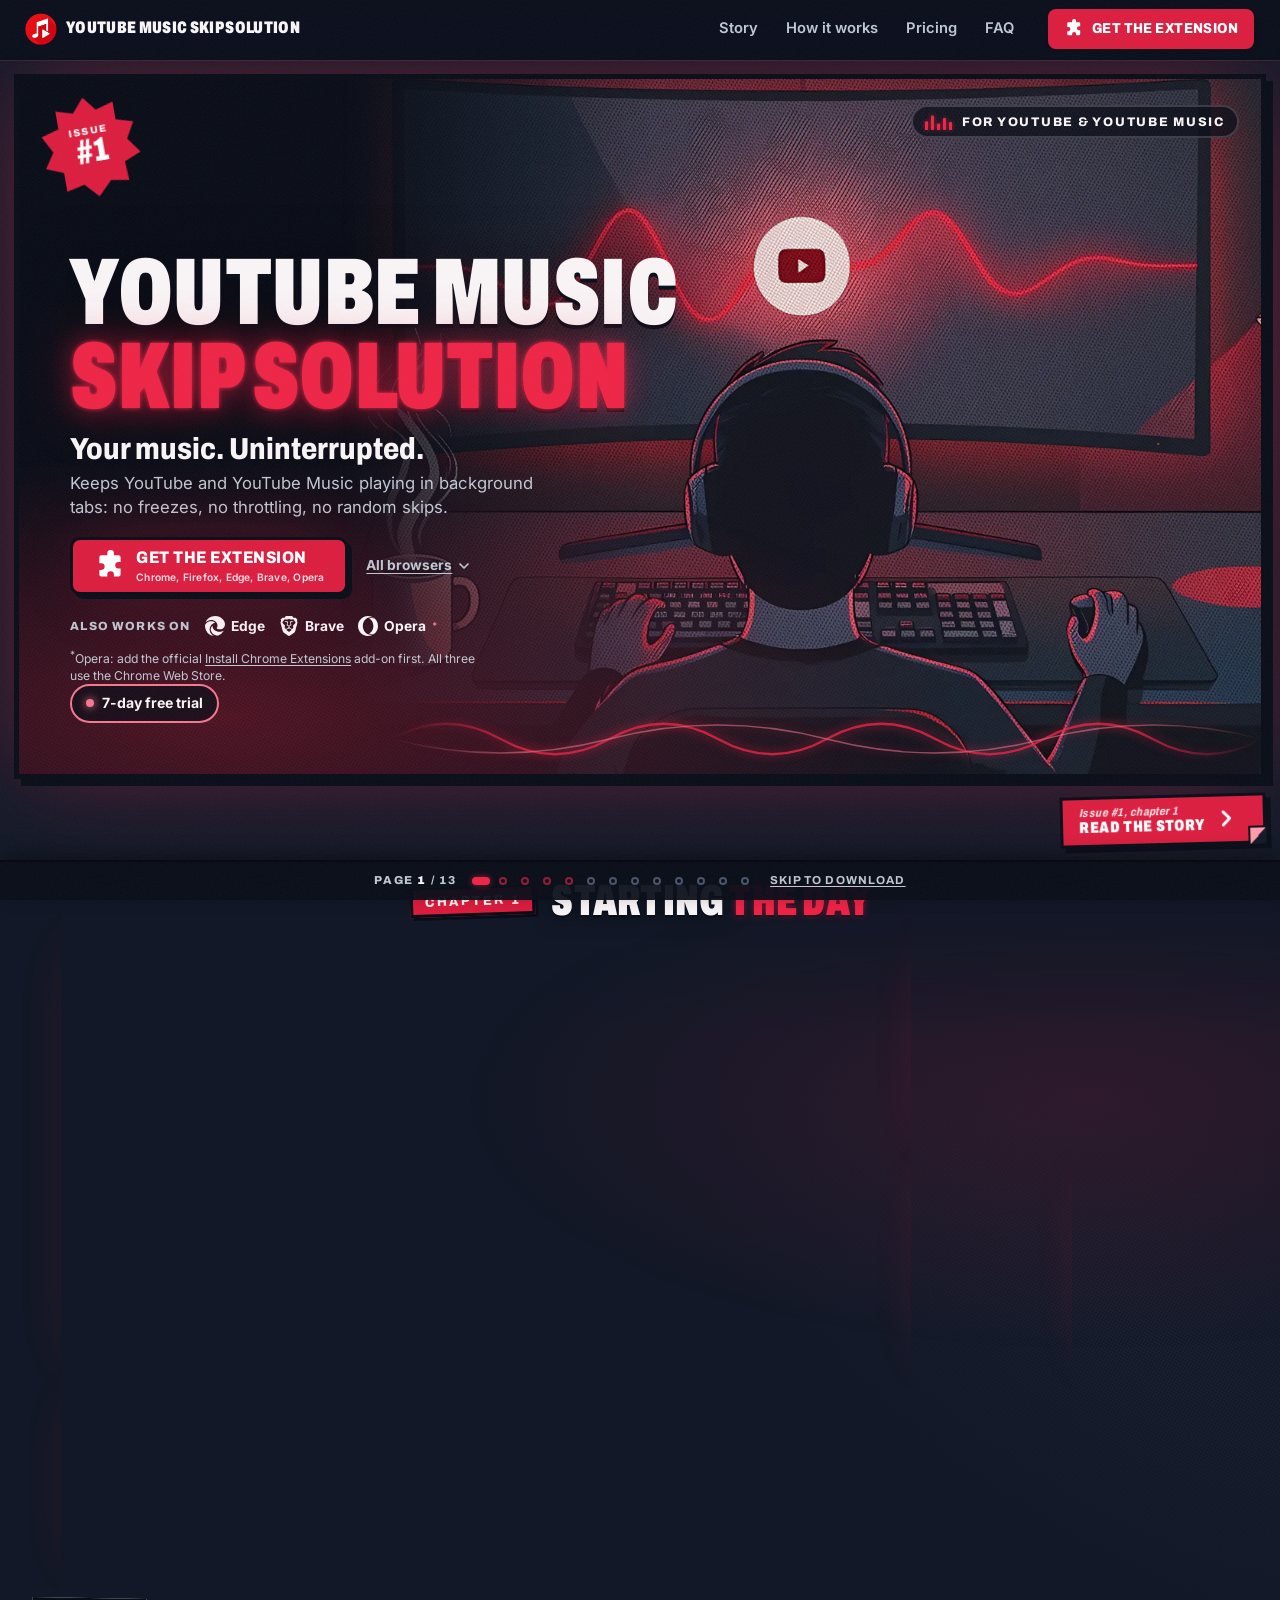
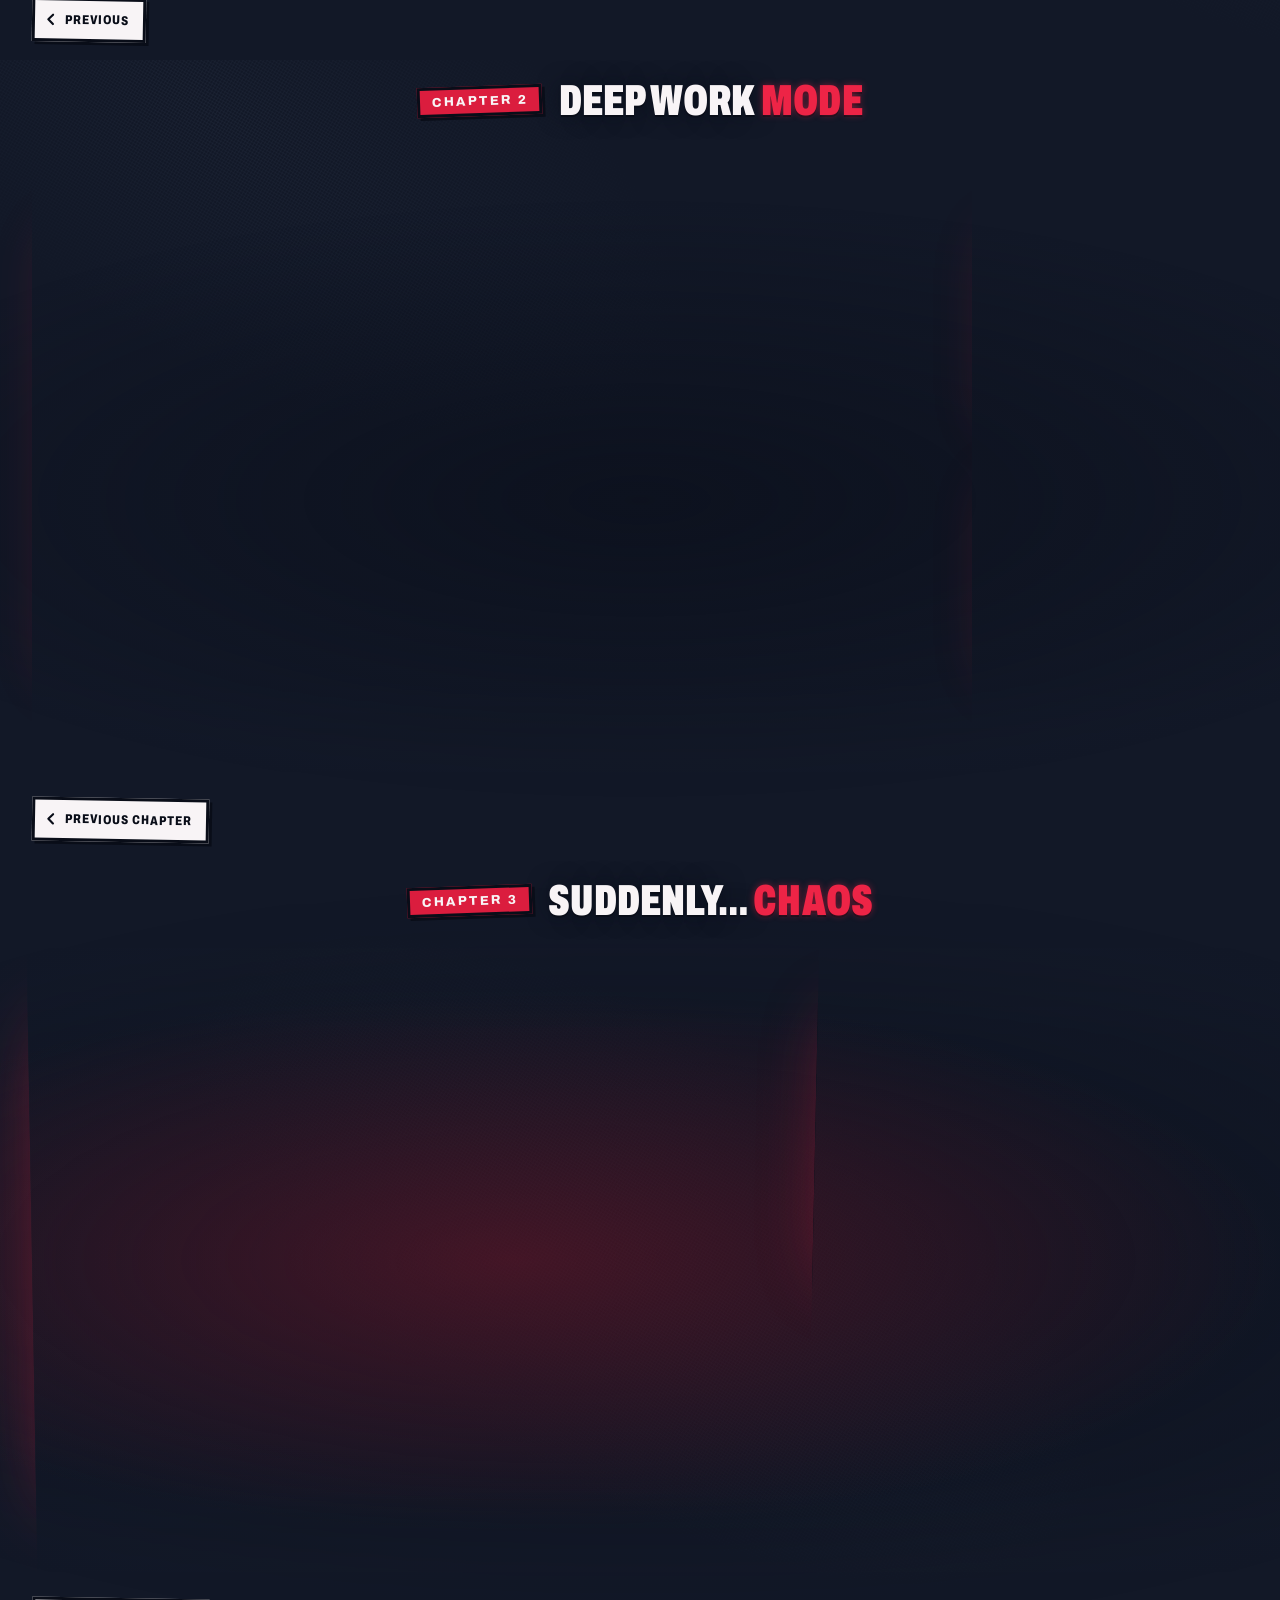
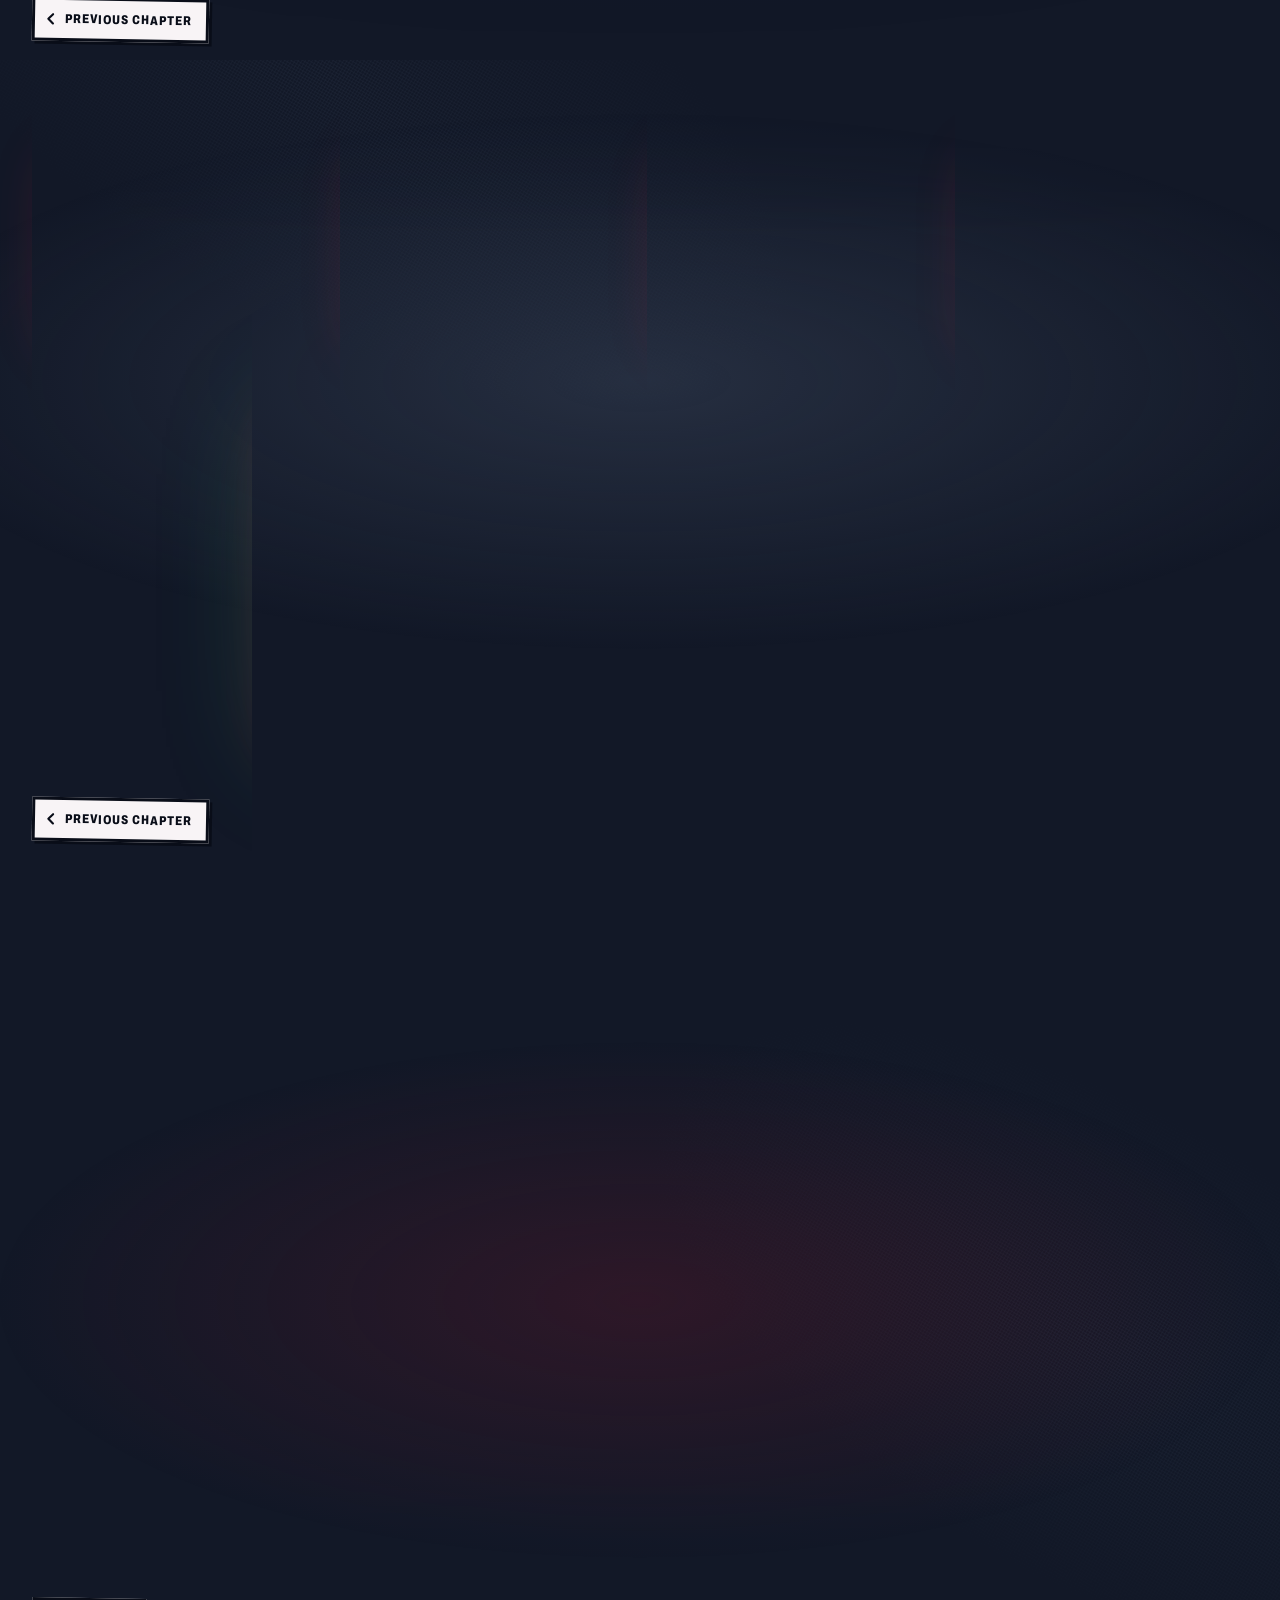
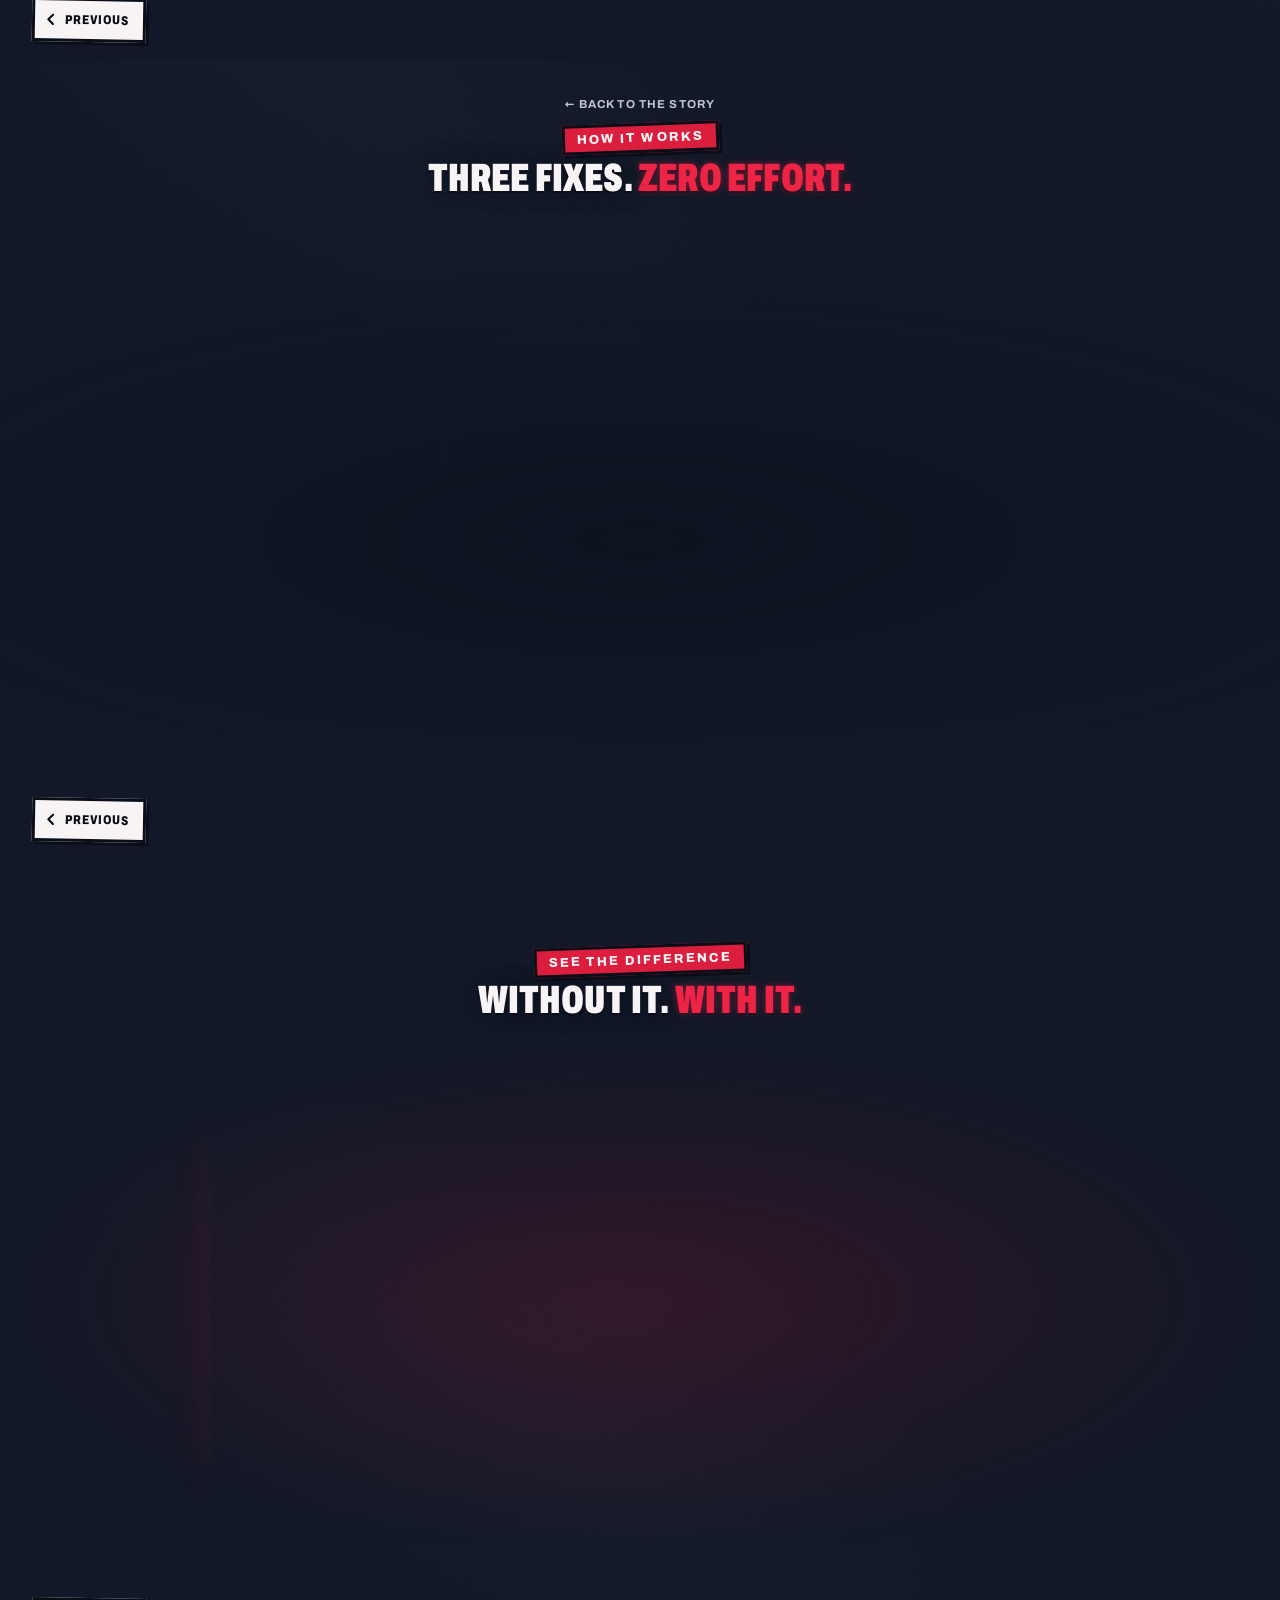
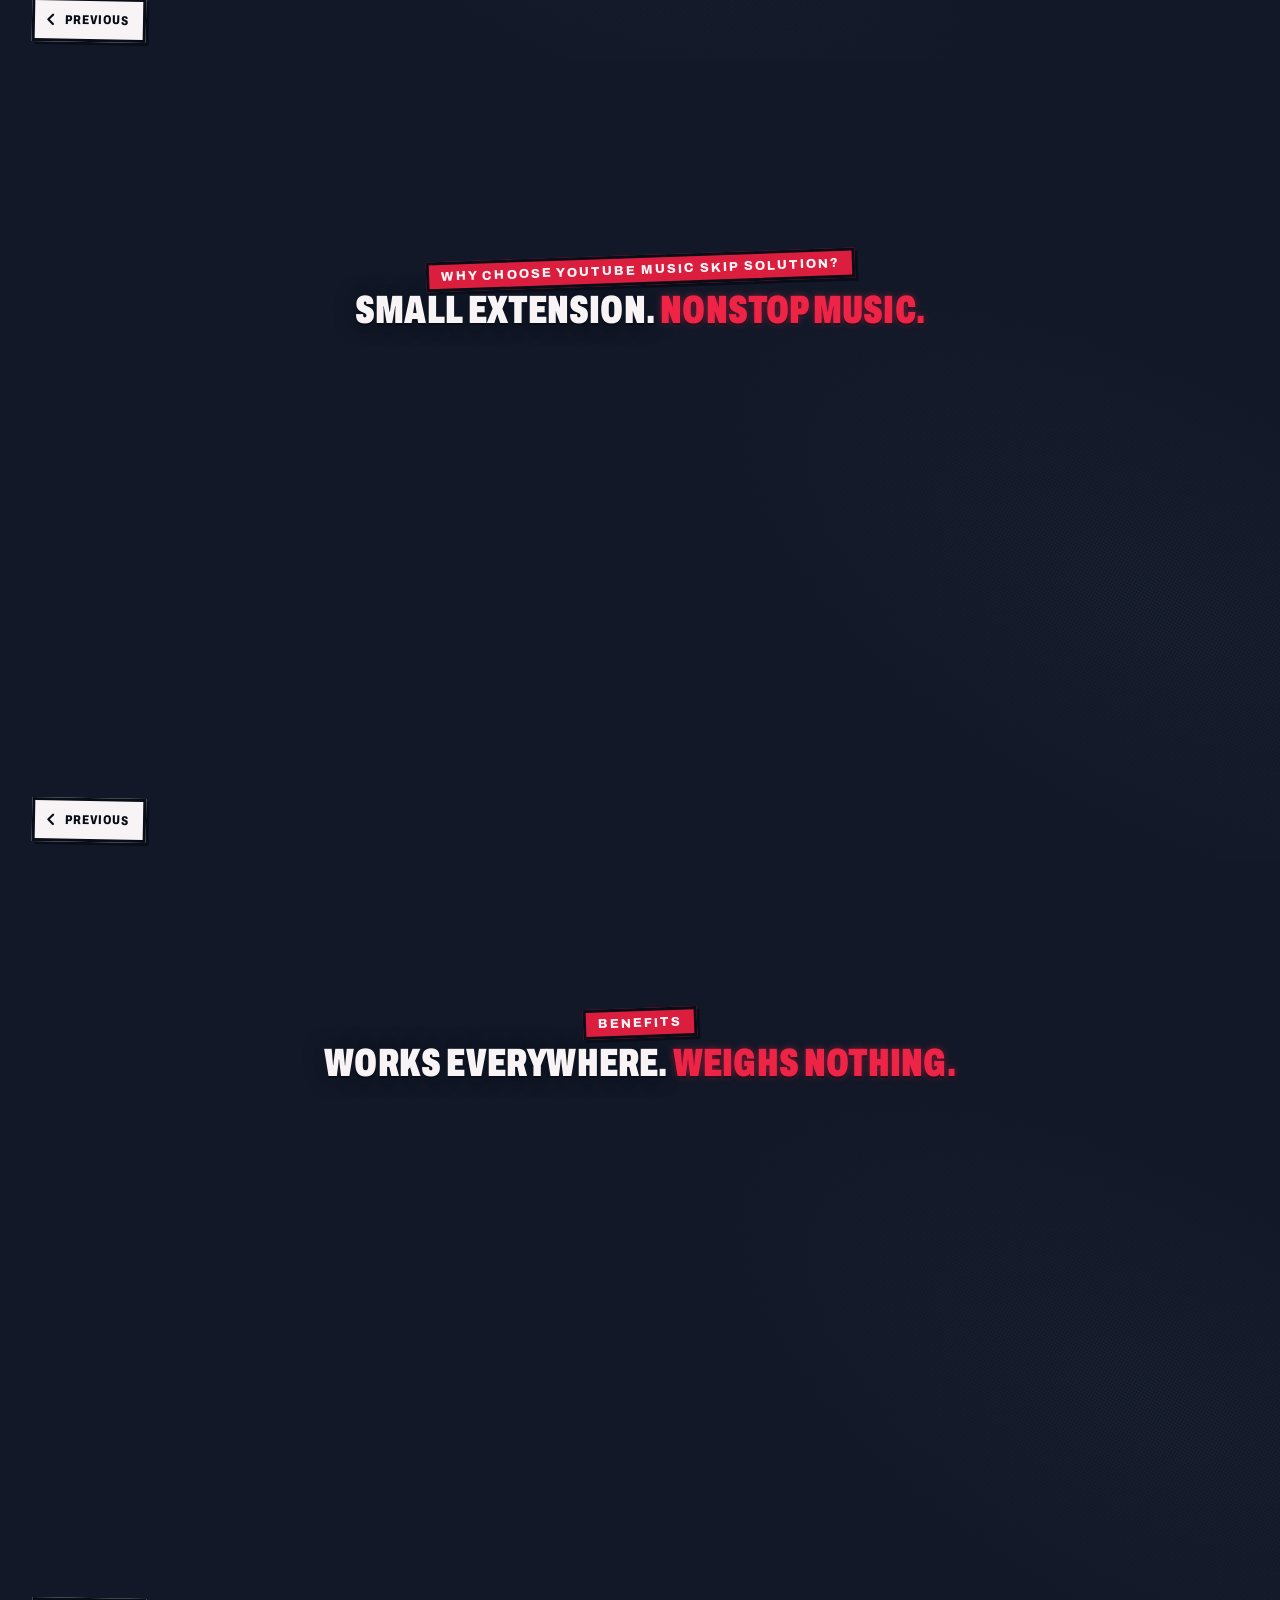
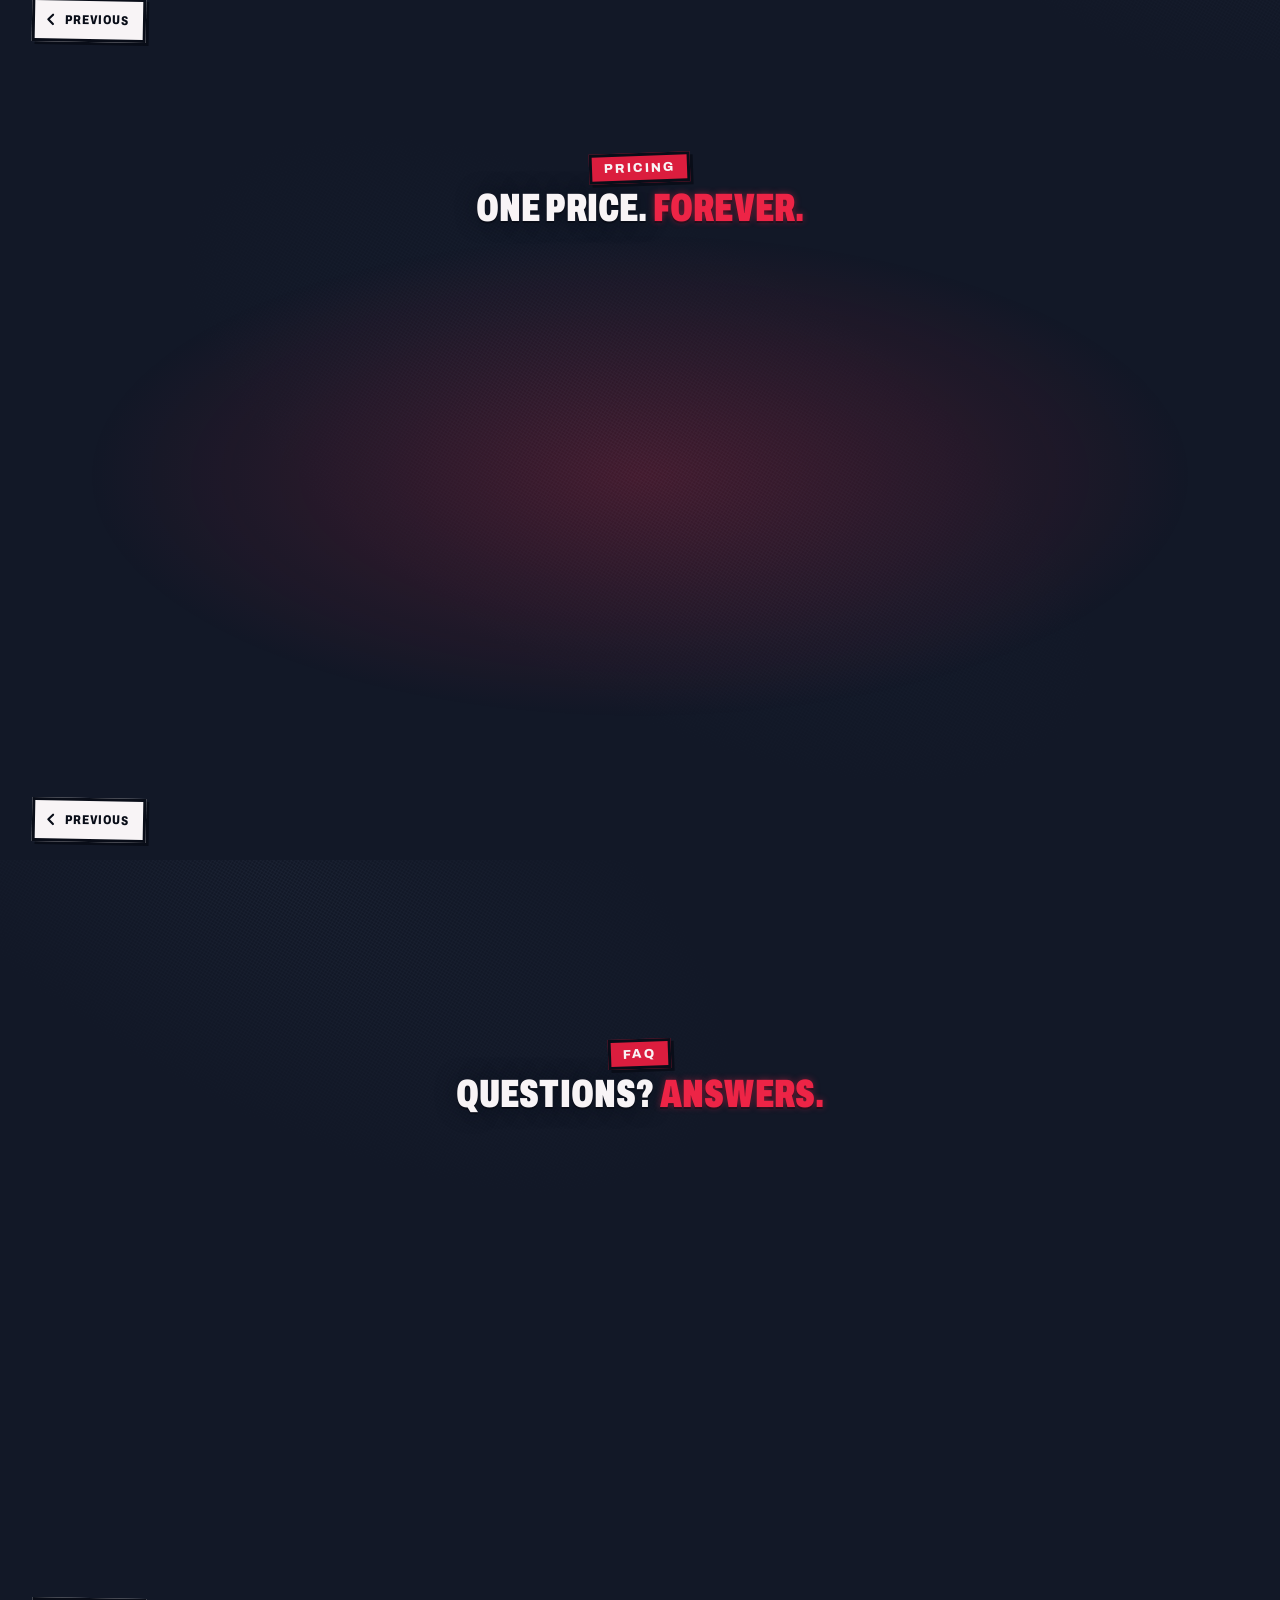
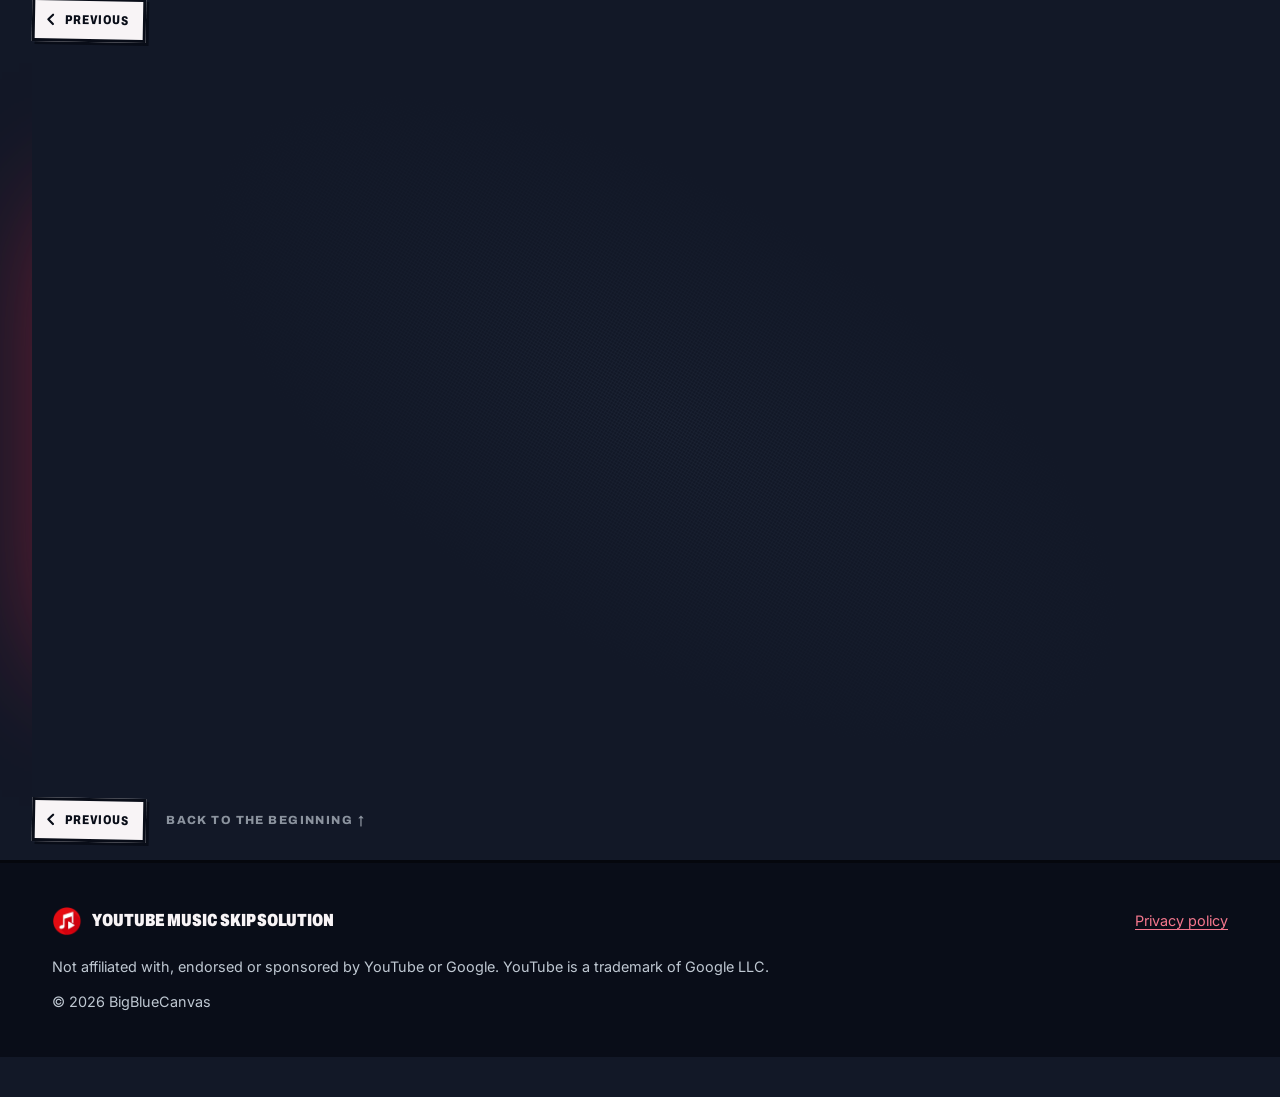
==== index.html @ ea3f68de "1.2.5 automatic trial copy and reliable footer navigation" ====
<!doctype html>
<html lang="en">
<head>
<meta charset="utf-8">
<meta name="viewport" content="width=device-width, initial-scale=1, viewport-fit=cover">
<title>Stop YouTube Music Skipping &amp; Pausing | Skip Solution</title>
<meta name="description" content="YouTube Music keeps skipping songs or pausing in a background tab? This Chrome, Firefox, Edge, Brave &amp; Opera extension stops it. 7-day free trial.">
<meta name="theme-color" content="#121827">
<!-- Domain-dependent values (canonical, hreflang, og/twitter, JSON-LD, robots.txt, sitemap.xml) are rewritten by tools/set_domain.py from CONFIG.siteUrl in js/main.js. -->
<link rel="canonical" href="https://skipnomore.site/">
<link rel="alternate" hreflang="en" href="https://skipnomore.site/">
<link rel="alternate" hreflang="x-default" href="https://skipnomore.site/">
<meta property="og:type" content="website">
<meta property="og:site_name" content="YouTube Music Skip Solution">
<meta property="og:locale" content="en_US">
<meta property="og:title" content="Stop YouTube Music skipping &amp; pausing in background tabs">
<meta property="og:description" content="Keeps YouTube and YouTube Music playing in background tabs. No random skips, no freezes, no &ldquo;Video paused. Continue watching?&rdquo;.">
<meta property="og:url" content="https://skipnomore.site/">
<meta property="og:image" content="https://skipnomore.site/assets/img/og-image.jpg">
<meta property="og:image:width" content="1200">
<meta property="og:image:height" content="630">
<meta property="og:image:alt" content="YouTube Music Skip Solution: Your music. Uninterrupted.">
<meta name="twitter:card" content="summary_large_image">
<meta name="twitter:title" content="Stop YouTube Music skipping &amp; pausing">
<meta name="twitter:description" content="Keeps YouTube and YouTube Music playing in background tabs. No random skips, no freezes, no pause prompts.">
<meta name="twitter:image" content="https://skipnomore.site/assets/img/og-image.jpg">
<link rel="icon" href="favicon.ico" sizes="48x48">
<link rel="icon" type="image/png" sizes="32x32" href="assets/img/favicon-32.png?v=202611071208">
<link rel="icon" type="image/png" sizes="16x16" href="assets/img/favicon-16.png?v=202611071208">
<link rel="apple-touch-icon" href="assets/img/apple-touch-icon.png?v=202611071208">
<link rel="manifest" href="site.webmanifest">

<!-- Font preloads are injected only over http(s): a CORS font preload fails on file:// (fonts still load there via @font-face). -->
<script>
  document.documentElement.classList.add('js');
  if (location.protocol !== 'file:') {
    ['assets/fonts/archivo-latin-wdth-normal.woff2?v=202611071208', 'assets/fonts/inter-latin-wght-normal.woff2?v=202611071208'].forEach(function (href) {
      var l = document.createElement('link');
      l.rel = 'preload'; l.as = 'font'; l.type = 'font/woff2'; l.crossOrigin = 'anonymous'; l.href = href;
      document.head.appendChild(l);
    });
  }
</script>
<!-- ============ ANALYTICS: Umami Cloud (cookieless, no consent banner) ============
     Existing loader: empty Website ID disables analytics. Only the exact production
     hostnames below may load the tracker; local previews never load or send analytics.
     Deployment tooling lives in sibling WEBSITE_WORK/tools/. -->
<script>
  var UMAMI_WEBSITE_ID = "eec95f31-0b55-4b0c-b859-6506064d4aaf";
  var UMAMI_DOMAINS = "skipnomore.site,www.skipnomore.site";
  if (UMAMI_WEBSITE_ID && /^https?:$/.test(location.protocol) &&
      UMAMI_DOMAINS.split(',').indexOf(location.hostname.toLowerCase()) !== -1 &&
      !document.querySelector('script[src="https://cloud.umami.is/script.js"]')) {
    (function () {
      var s = document.createElement('script');
      s.defer = true;
      s.src = 'https://cloud.umami.is/script.js';
      s.setAttribute('data-website-id', UMAMI_WEBSITE_ID);
      s.setAttribute('data-domains', UMAMI_DOMAINS);
      document.head.appendChild(s);
    })();
  }
</script>
<link rel="preload" as="image" type="image/webp"
      imagesrcset="assets/img/panel-01-828.webp?v=202611071208 828w, assets/img/panel-01-1280.webp?v=202611071208 1280w, assets/img/panel-01-1920.webp?v=202611071208 1920w, assets/img/panel-01-2560.webp?v=202611071208 2560w, assets/img/panel-01-3840.webp?v=202611071208 3840w"
      imagesizes="(max-width: 699px) 250vw, (max-width: 1100px) 130vw, 110vw" fetchpriority="high">

<link rel="stylesheet" href="css/style.css?v=202611071208">

<!-- Pricing and store URLs live in CONFIG at the top of js/main.js.
     Values written in this HTML are no-JS fallbacks only. -->
<script type="application/ld+json" id="ld-app">
{
  "@context": "https://schema.org",
  "@type": "SoftwareApplication",
  "name": "YouTube Music Skip Solution",
  "applicationCategory": "BrowserApplication",
  "operatingSystem": "Chrome, Firefox, Edge, Brave, Opera",
  "description": "Browser extension that stops YouTube and YouTube Music from skipping songs, pausing in background tabs and asking \"Video paused. Continue watching?\".",
  "image": "https://skipnomore.site/assets/img/og-image.jpg",
  "url": "https://skipnomore.site/",
  "downloadUrl": [
    "https://chromewebstore.google.com/detail/youtube-music-skip-soluti/gbchceofniiamjghihdjgecmmlecogld",
    "https://addons.mozilla.org/en-US/firefox/addon/youtube-music-skip-solution/"
  ],
  "author": { "@type": "Organization", "name": "BigBlueCanvas", "@id": "https://skipnomore.site/#org" },
  "offers": [
    { "@type": "Offer", "name": "Free install with 7-day trial", "price": "0", "priceCurrency": "USD" },
    { "@type": "Offer", "name": "Lifetime unlock (one-time in-app purchase)", "price": "1.99", "priceCurrency": "USD" }
  ]
}
</script>
<script type="application/ld+json" id="ld-org">
{
  "@context": "https://schema.org",
  "@type": "Organization",
  "@id": "https://skipnomore.site/#org",
  "name": "BigBlueCanvas",
  "url": "https://skipnomore.site/",
  "logo": "https://skipnomore.site/assets/img/icon-512.png"
}
</script>
<script type="application/ld+json" id="ld-faq">
{
  "@context": "https://schema.org",
  "@type": "FAQPage",
  "mainEntity": [
    {
      "@type": "Question",
      "name": "YouTube Music keeps skipping songs. Will this fix it?",
      "acceptedAnswer": {
        "@type": "Answer",
        "text": "That’s exactly what it’s for. When YouTube Music plays in a background tab, the browser can throttle or unload the tab and the playlist starts jumping to the next track again and again. The extension keeps the tab awake so the current song plays to the end."
      }
    },
    {
      "@type": "Question",
      "name": "Why does YouTube pause in a background tab and ask “Video paused. Continue watching?”",
      "acceptedAnswer": {
        "@type": "Answer",
        "text": "YouTube shows that prompt when it thinks nobody is listening, and browsers slow down tabs you’re not looking at. Skip Solution answers the prompt automatically and stops the throttling, so YouTube Music stops stopping."
      }
    },
    {
      "@type": "Question",
      "name": "Does it work with YouTube Music?",
      "acceptedAnswer": {
        "@type": "Answer",
        "text": "Yes. It works on both YouTube and YouTube Music: it keeps playback going in background tabs, answers the “Continue watching?” prompt for you, and stops the automatic track-skipping and tab-unloading bugs."
      }
    },
    {
      "@type": "Question",
      "name": "Does it collect my data?",
      "acceptedAnswer": {
        "@type": "Answer",
        "text": "No. No personal data, browsing history or analytics are collected. Page URLs are checked locally, on your device, only to detect youtube.com. Payments are handled by ExtensionPay and Stripe. Permissions used: storage, scripting, youtube.com and extensionpay.com. Read the full privacy policy."
      }
    },
    {
      "@type": "Question",
      "name": "What happens after the trial?",
      "acceptedAnswer": {
        "@type": "Answer",
        "text": "The 7-day free trial starts automatically when you install. No email, no card. Then $1.99 once, lifetime. No subscription, no recurring charges. Payment runs through ExtensionPay with Stripe."
      }
    },
    {
      "@type": "Question",
      "name": "Does it work on Microsoft Edge, Brave or Opera?",
      "acceptedAnswer": {
        "@type": "Answer",
        "text": "Yes. They are Chromium browsers and install the Chrome version from the Chrome Web Store: Edge: open the Chrome Web Store page, click “Allow extensions from other stores” when Edge asks, then “Get” / “Add to Chrome”. Brave: open the Chrome Web Store page and click “Add to Brave” / “Add to Chrome”. Opera: first install Opera’s official Install Chrome Extensions add-on, then open the Chrome Web Store page and click “Add to Opera”."
      }
    },
    {
      "@type": "Question",
      "name": "Does it work on Firefox for Android?",
      "acceptedAnswer": {
        "@type": "Answer",
        "text": "Yes, on Firefox for Android 142 or newer. Install it from Firefox Add-ons, the same as on desktop."
      }
    },
    {
      "@type": "Question",
      "name": "Does it use much battery or CPU?",
      "acceptedAnswer": {
        "@type": "Answer",
        "text": "No. It’s lightweight and only runs on YouTube tabs."
      }
    }
  ]
}
</script>
</head>
<body>
<!-- Browser logos, monochrome. Chrome, Firefox, Edge: Bootstrap Icons (MIT, (c) The Bootstrap Authors).
     Brave, Opera: Simple Icons (CC0). Used only to label links to official stores. -->
<svg class="sprite" aria-hidden="true" focusable="false" width="0" height="0">
  <symbol id="mark-chrome" viewBox="0 0 16 16"><path fill="currentColor" fill-rule="evenodd" d="M16 8a8 8 0 0 1-7.022 7.94l1.902-7.098a3 3 0 0 0 .05-1.492A3 3 0 0 0 10.237 6h5.511A8 8 0 0 1 16 8M0 8a8 8 0 0 0 7.927 8l1.426-5.321a3 3 0 0 1-.723.255 3 3 0 0 1-1.743-.147 3 3 0 0 1-1.043-.7L.633 4.876A8 8 0 0 0 0 8m5.004-.167L1.108 3.936A8.003 8.003 0 0 1 15.418 5H8.066a3 3 0 0 0-1.252.243 2.99 2.99 0 0 0-1.81 2.59M8 10a2 2 0 1 0 0-4 2 2 0 0 0 0 4"/></symbol>
  <symbol id="mark-firefox" viewBox="0 0 16 16"><path fill="currentColor" d="M13.384 3.408c.535.276 1.22 1.152 1.556 1.963a8 8 0 0 1 .503 3.897l-.009.077-.026.224A7.758 7.758 0 0 1 .006 8.257v-.04q.025-.545.114-1.082c.01-.074.075-.42.09-.489l.01-.051a6.6 6.6 0 0 1 1.041-2.35q.327-.465.725-.87.35-.358.758-.65a1.5 1.5 0 0 1 .26-.137c-.018.268-.04 1.553.268 1.943h.003a5.7 5.7 0 0 1 1.868-1.443 3.6 3.6 0 0 0 .021 1.896q.105.07.2.152c.107.09.226.207.454.433l.068.066.009.009a2 2 0 0 0 .213.18c.383.287.943.563 1.306.741.201.1.342.168.359.193l.004.008c-.012.193-.695.858-.933.858-2.206 0-2.564 1.335-2.564 1.335.087.997.714 1.839 1.517 2.357a4 4 0 0 0 .439.241q.114.05.228.094c.325.115.665.18 1.01.194 3.043.143 4.155-2.804 3.129-4.745v-.001a3 3 0 0 0-.731-.9 3 3 0 0 0-.571-.37l-.003-.002a2.68 2.68 0 0 1 1.87.454 3.92 3.92 0 0 0-3.396-1.983q-.116.001-.23.01l-.042.003V4.31h-.002a4 4 0 0 0-.8.14 7 7 0 0 0-.333-.314 2 2 0 0 0-.2-.152 4 4 0 0 1-.088-.383 5 5 0 0 1 1.352-.289l.05-.003c.052-.004.125-.01.205-.012C7.996 2.212 8.733.843 10.17.002l-.003.005.003-.001.002-.002h.002l.002-.002h.015a.02.02 0 0 1 .012.007 2.4 2.4 0 0 0 .206.48q.09.153.183.297c.49.774 1.023 1.379 1.543 1.968.771.874 1.512 1.715 2.036 3.02l-.001-.013a8 8 0 0 0-.786-2.353"/></symbol>
  <symbol id="mark-edge" viewBox="0 0 16 16"><path fill="currentColor" d="M9.482 9.341c-.069.062-.17.153-.17.309 0 .162.107.325.3.456.877.613 2.521.54 2.592.538h.002c.667 0 1.32-.18 1.894-.519A3.84 3.84 0 0 0 16 6.819c.018-1.316-.44-2.218-.666-2.664l-.04-.08C13.963 1.487 11.106 0 8 0A8 8 0 0 0 .473 5.29C1.488 4.048 3.183 3.262 5 3.262c2.83 0 5.01 1.885 5.01 4.797h-.004v.002c0 .338-.168.832-.487 1.244l.006-.006z"/><path fill="currentColor" d="M.01 7.753a8.14 8.14 0 0 0 .753 3.641 8 8 0 0 0 6.495 4.564 5 5 0 0 1-.785-.377h-.01l-.12-.075a5.5 5.5 0 0 1-1.56-1.463A5.543 5.543 0 0 1 6.81 5.8l.01-.004.025-.012c.208-.098.62-.292 1.167-.285q.194.001.384.033a4 4 0 0 0-.993-.698l-.01-.005C6.348 4.282 5.199 4.263 5 4.263c-2.44 0-4.824 1.634-4.99 3.49m10.263 7.912q.133-.04.265-.084-.153.047-.307.086z"/><path fill="currentColor" d="M10.228 15.667a5 5 0 0 0 .303-.086l.082-.025a8.02 8.02 0 0 0 4.162-3.3.25.25 0 0 0-.331-.35q-.322.168-.663.294a6.4 6.4 0 0 1-2.243.4c-2.957 0-5.532-2.031-5.532-4.644q.003-.203.046-.399a4.54 4.54 0 0 0-.46 5.898l.003.005c.315.441.707.821 1.158 1.121h.003l.144.09c.877.55 1.721 1.078 3.328.996"/></symbol>
  <symbol id="mark-brave" viewBox="0 0 24 24"><path fill="currentColor" d="M15.68 0l2.096 2.38s1.84-.512 2.709.358c.868.87 1.584 1.638 1.584 1.638l-.562 1.381.715 2.047s-2.104 7.98-2.35 8.955c-.486 1.919-.818 2.66-2.198 3.633-1.38.972-3.884 2.66-4.293 2.916-.409.256-.92.692-1.38.692-.46 0-.97-.436-1.38-.692a185.796 185.796 0 01-4.293-2.916c-1.38-.973-1.712-1.714-2.197-3.633-.247-.975-2.351-8.955-2.351-8.955l.715-2.047-.562-1.381s.716-.768 1.585-1.638c.868-.87 2.708-.358 2.708-.358L8.321 0h7.36zm-3.679 14.936c-.14 0-1.038.317-1.758.69-.72.373-1.242.637-1.409.742-.167.104-.065.301.087.409.152.107 2.194 1.69 2.393 1.866.198.175.489.464.687.464.198 0 .49-.29.688-.464.198-.175 2.24-1.759 2.392-1.866.152-.108.254-.305.087-.41-.167-.104-.689-.368-1.41-.741-.72-.373-1.617-.69-1.757-.69zm0-11.278s-.409.001-1.022.206-1.278.46-1.584.46c-.307 0-2.581-.434-2.581-.434S4.119 7.152 4.119 7.849c0 .697.339.881.68 1.243l2.02 2.149c.192.203.59.511.356 1.066-.235.555-.58 1.26-.196 1.977.384.716 1.042 1.194 1.464 1.115.421-.08 1.412-.598 1.776-.834.364-.237 1.518-1.19 1.518-1.554 0-.365-1.193-1.02-1.413-1.168-.22-.15-1.226-.725-1.247-.95-.02-.227-.012-.293.284-.851.297-.559.831-1.304.742-1.8-.089-.495-.95-.753-1.565-.986-.615-.232-1.799-.671-1.947-.74-.148-.068-.11-.133.339-.175.448-.043 1.719-.212 2.292-.052.573.16 1.552.403 1.632.532.079.13.149.134.067.579-.081.445-.5 2.581-.541 2.96-.04.38-.12.63.288.724.409.094 1.097.256 1.333.256s.924-.162 1.333-.256c.408-.093.329-.344.288-.723-.04-.38-.46-2.516-.541-2.961-.082-.445-.012-.45.067-.579.08-.129 1.059-.372 1.632-.532.573-.16 1.845.009 2.292.052.449.042.487.107.339.175-.148.069-1.332.508-1.947.74-.615.233-1.476.49-1.565.986-.09.496.445 1.241.742 1.8.297.558.304.624.284.85-.02.226-1.026.802-1.247.95-.22.15-1.413.804-1.413 1.169 0 .364 1.154 1.317 1.518 1.554.364.236 1.355.755 1.776.834.422.079 1.08-.4 1.464-1.115.384-.716.039-1.422-.195-1.977-.235-.555.163-.863.355-1.066l2.02-2.149c.341-.362.68-.546.68-1.243 0-.697-2.695-3.96-2.695-3.96s-2.274.436-2.58.436c-.307 0-.972-.256-1.585-.461-.613-.205-1.022-.206-1.022-.206z"/></symbol>
  <symbol id="mark-ext" viewBox="0 0 24 24"><path fill="currentColor" d="M10 2.5a2.5 2.5 0 0 1 5 0V4h3.5A1.5 1.5 0 0 1 20 5.5V9h-1.5a2.5 2.5 0 0 0 0 5H20v4.5a1.5 1.5 0 0 1-1.5 1.5H15v-1.5a2.5 2.5 0 0 0-5 0V20H5.5A1.5 1.5 0 0 1 4 18.5V15h1.5a2.5 2.5 0 0 0 0-5H4V5.5A1.5 1.5 0 0 1 5.5 4H10z"/></symbol>
  <symbol id="mark-opera" viewBox="0 0 24 24"><path fill="currentColor" d="M8.051 5.238c-1.328 1.566-2.186 3.883-2.246 6.48v.564c.061 2.598.918 4.912 2.246 6.479 1.721 2.236 4.279 3.654 7.139 3.654 1.756 0 3.4-.537 4.807-1.471C17.879 22.846 15.074 24 12 24c-.192 0-.383-.004-.57-.014C5.064 23.689 0 18.436 0 12 0 5.371 5.373 0 12 0h.045c3.055.012 5.84 1.166 7.953 3.055-1.408-.93-3.051-1.471-4.81-1.471-2.858 0-5.417 1.42-7.14 3.654h.003zM24 12c0 3.556-1.545 6.748-4.002 8.945-3.078 1.5-5.946.451-6.896-.205 3.023-.664 5.307-4.32 5.307-8.74 0-4.422-2.283-8.075-5.307-8.74.949-.654 3.818-1.703 6.896-.205C22.455 5.25 24 8.445 24 12z"/></symbol>
</svg>
<a class="skip-link" href="#main">Skip to content</a>

<!-- ============ NAV ============ -->
<header class="nav" id="top">
  <div class="nav__inner">
    <a class="brand" href="#cover" aria-label="YouTube Music Skip Solution, back to top">
      <img src="assets/img/icon-128.png?v=202611071208" width="128" height="128" alt="" class="brand__logo">
      <span class="brand__name" aria-hidden="true"><span class="brand__yt">YouTube Music </span>Skip Solution</span>
    </a>
    <nav class="nav__links" id="nav-links" aria-label="Main">
      <a href="#chapter-1">Story</a>
      <a href="#how">How it works</a>
      <a href="#pricing">Pricing</a>
      <a href="#faq">FAQ</a>
    </nav>
    <a class="btn btn--nav btn--auto" href="#download" data-store="auto" data-section="nav"><svg class="btn__mark" aria-hidden="true"><use href="#mark-ext"/></svg><span class="btn__label">Get the extension</span><span class="btn__short">Get it</span></a>
    <button class="nav__menu" type="button" aria-expanded="false" aria-controls="nav-links">
      <span class="sr-only">Menu</span>
      <svg viewBox="0 0 24 24" aria-hidden="true"><path d="M4 7h16M4 12h16M4 17h16"/></svg>
    </button>
  </div>
</header>

<main id="main">

<!-- ============ COVER ============ -->
<section class="cover" id="cover" aria-labelledby="cover-title" data-page data-title="Cover" tabindex="-1">
<div class="page page--cover">
  <div class="cover__frame" data-tilt>
    <div class="cover__art" data-tilt-layer="-1">
      <picture data-img="panel-01" data-sizes="(max-width: 699px) 250vw, (max-width: 1100px) 130vw, 110vw"><source type="image/webp" srcset="assets/img/panel-01-828.webp?v=202611071208 828w, assets/img/panel-01-1280.webp?v=202611071208 1280w, assets/img/panel-01-1920.webp?v=202611071208 1920w, assets/img/panel-01-2560.webp?v=202611071208 2560w, assets/img/panel-01-3840.webp?v=202611071208 3840w" sizes="(max-width: 699px) 250vw, (max-width: 1100px) 130vw, 110vw"><img fetchpriority="high" decoding="async"
             alt="Comic cover art: a listener in headphones at a calm desk, a big play button glowing on the monitor." src="assets/img/panel-01-828.jpg?v=202611071208" srcset="assets/img/panel-01-828.jpg?v=202611071208 828w, assets/img/panel-01-1280.jpg?v=202611071208 1280w, assets/img/panel-01-1920.jpg?v=202611071208 1920w, assets/img/panel-01-2560.jpg?v=202611071208 2560w, assets/img/panel-01-3840.jpg?v=202611071208 3840w" sizes="(max-width: 699px) 250vw, (max-width: 1100px) 130vw, 110vw" width="3840" height="1926"></picture>
    </div>
    <div class="cover__wave" aria-hidden="true">
      <svg class="wave-scroll" viewBox="0 0 800 60" preserveAspectRatio="none">
        <path d="M0 30 Q 25 4 50 30 T 100 30 T 150 30 T 200 30 T 250 30 T 300 30 T 350 30 T 400 30 T 450 30 T 500 30 T 550 30 T 600 30 T 650 30 T 700 30 T 750 30 T 800 30"/>
        <path class="wave-2" d="M0 30 Q 50 54 100 30 T 200 30 T 300 30 T 400 30 T 500 30 T 600 30 T 700 30 T 800 30"/>
      </svg>
    </div>

    <div class="cover__top">
      <p class="issue" aria-label="Issue number 1"><span>Issue</span><b>#1</b></p>
      <p class="cover__kicker">
        <span class="eq" aria-hidden="true"><i></i><i></i><i></i><i></i><i></i></span>
        For YouTube &amp; YouTube Music
      </p>
    </div>

    <div class="cover__body" data-tilt-layer="1">
      <h1 class="display cover__title" id="cover-title">
        <span class="hl-white">YouTube Music</span>
        <span class="hl-red">Skip Solution</span>
      </h1>
      <p class="cover__tagline">Your music. Uninterrupted.</p>
      <p class="cover__sub">Keeps YouTube and YouTube Music playing in background tabs: no freezes, no throttling, no random skips.</p>
      <div class="store-row cta-row">
        <a class="btn btn--store is-primary btn--auto" href="#download" data-store="auto" data-section="hero">
          <svg class="btn__mark" aria-hidden="true"><use href="#mark-ext"/></svg>
          <span class="btn__txt"><span class="btn__label">Get the extension</span><span class="btn__sub">Chrome, Firefox, Edge, Brave, Opera</span></span>
        </a>
        <a class="cta-alt" href="#download">All browsers <svg viewBox="0 0 24 24" aria-hidden="true"><path d="M6 9l6 6 6-6"/></svg></a>
      </div>
    <p class="also"><span class="also__lead">Also works on</span><a href="https://chromewebstore.google.com/detail/youtube-music-skip-soluti/gbchceofniiamjghihdjgecmmlecogld?utm_source=website&amp;utm_medium=also-works&amp;utm_content=edge-hero" data-store="chrome" data-section="hero" data-also="edge" data-umami-event="store-click" data-umami-event-store="edge" data-umami-event-section="also-works"><svg aria-hidden="true"><use href="#mark-edge"/></svg>Edge</a><a href="https://chromewebstore.google.com/detail/youtube-music-skip-soluti/gbchceofniiamjghihdjgecmmlecogld?utm_source=website&amp;utm_medium=also-works&amp;utm_content=brave-hero" data-store="chrome" data-section="hero" data-also="brave" data-umami-event="store-click" data-umami-event-store="brave" data-umami-event-section="also-works"><svg aria-hidden="true"><use href="#mark-brave"/></svg>Brave</a><a href="https://chromewebstore.google.com/detail/youtube-music-skip-soluti/gbchceofniiamjghihdjgecmmlecogld?utm_source=website&amp;utm_medium=also-works&amp;utm_content=opera-hero" data-store="chrome" data-section="hero" data-also="opera" aria-describedby="opera-note-hero" data-umami-event="store-click" data-umami-event-store="opera" data-umami-event-section="also-works"><svg aria-hidden="true"><use href="#mark-opera"/></svg>Opera<sup>*</sup></a></p>
      <p class="also__note" id="opera-note-hero"><sup>*</sup>Opera: add the official <a href="https://addons.opera.com/en/extensions/details/install-chrome-extensions/">Install Chrome Extensions</a> add-on first. All three use the Chrome Web Store.</p>
      <p class="chip"><span class="chip__dot" aria-hidden="true"></span><span><span data-cfg="trial-days">7</span>-day free trial</span></p>
    </div>
  </div>
  <div class="page__foot">
    <a class="next-tab" href="#chapter-1" data-next><span class="next-tab__kicker">Issue #1, chapter 1</span><span class="next-tab__label">Read the story</span><svg class="next-tab__chev" viewBox="0 0 24 24" aria-hidden="true"><path d="M9 5l7 7-7 7"/></svg></a>
  </div>
</div>
</section>

<!-- ============ STORY ============ -->
<!-- Each chapter is one centred comic page (fits one viewport). With JS it builds itself
     beat by beat (data-beat order; timing in CHAPTER_PACING in js/main.js) after one click on
     the previous chapter's "Next chapter" tab, or when scrolled into view. Reduced motion and
     no JS: every beat is shown at once and the tabs are plain anchor links. -->
<div id="story" class="story">

  <!-- Chapter 1 -->
  <section class="chapter ch1" id="chapter-1" aria-labelledby="ch1-title" data-chapter data-page data-title="Ch. 1: Starting the day" tabindex="-1">
    <div class="page">
      <header class="page__head" data-reveal="slide" data-beat="0">
        <p class="chapter__no">Chapter 1</p>
        <h2 class="display chapter__title" id="ch1-title"><span class="hl-white">Starting</span> <span class="hl-red">the day</span></h2>
      </header>
      <div class="page__stage">
        <div class="page__grid ch1__grid">
          <figure class="panel p-wide" data-reveal="ink" data-beat="1">
            <div class="panel__art" data-hover>
              <picture data-img="panel-01" data-sizes="(min-width: 700px) 74vw, 100vw"><source type="image/webp" srcset="assets/img/panel-01-828.webp?v=202611071208 828w, assets/img/panel-01-1280.webp?v=202611071208 1280w, assets/img/panel-01-1920.webp?v=202611071208 1920w, assets/img/panel-01-2560.webp?v=202611071208 2560w, assets/img/panel-01-3840.webp?v=202611071208 3840w" sizes="(min-width: 700px) 74vw, 100vw"><img alt="Wide shot: morning at the desk. A steaming mug, a plant, a desk lamp, and a red waveform rolling across the monitor while the listener settles in with headphones on." loading="lazy" decoding="async" src="assets/img/panel-01-828.jpg?v=202611071208" srcset="assets/img/panel-01-828.jpg?v=202611071208 828w, assets/img/panel-01-1280.jpg?v=202611071208 1280w, assets/img/panel-01-1920.jpg?v=202611071208 1920w, assets/img/panel-01-2560.jpg?v=202611071208 2560w, assets/img/panel-01-3840.jpg?v=202611071208 3840w" sizes="(min-width: 700px) 74vw, 100vw" width="3840" height="1926"></picture>
            </div>
            <figcaption class="caption caption--tl" data-reveal="caption" data-beat="2">7:57 AM. Coffee&rsquo;s hot. Playlist&rsquo;s on.</figcaption>
          </figure>
          <figure class="panel p-head" data-reveal="ink" data-beat="3">
            <div class="panel__art" data-hover>
              <picture data-img="cu-01-head" data-sizes="(min-width: 700px) 26vw, 50vw"><source type="image/webp" srcset="assets/img/cu-01-head-480.webp?v=202611071208 480w, assets/img/cu-01-head-800.webp?v=202611071208 800w, assets/img/cu-01-head.webp?v=202611071208 832w" sizes="(min-width: 700px) 26vw, 50vw"><img alt="Close-up: the back of the listener's head, big headphones on, hands on the keyboard." loading="lazy" decoding="async" src="assets/img/cu-01-head-800.jpg?v=202611071208" srcset="assets/img/cu-01-head-480.jpg?v=202611071208 480w, assets/img/cu-01-head-800.jpg?v=202611071208 800w, assets/img/cu-01-head.jpg?v=202611071208 832w" sizes="(min-width: 700px) 26vw, 50vw" width="832" height="800"></picture>
            </div>
            <p class="bubble bubble--head" data-reveal="pop" data-beat="4">Perfect.</p>
          </figure>
          <figure class="panel p-mug" data-reveal="ink" data-beat="4">
            <div class="panel__art" data-hover>
              <picture data-img="cu-01-mug" data-sizes="(min-width: 700px) 13vw, 25vw"><source type="image/webp" srcset="assets/img/cu-01-mug-480.webp?v=202611071208 480w, assets/img/cu-01-mug.webp?v=202611071208 512w" sizes="(min-width: 700px) 13vw, 25vw"><img alt="Insert: the coffee mug, still steaming." loading="lazy" decoding="async" src="assets/img/cu-01-mug.jpg?v=202611071208" srcset="assets/img/cu-01-mug-480.jpg?v=202611071208 480w, assets/img/cu-01-mug.jpg?v=202611071208 512w" sizes="(min-width: 700px) 13vw, 25vw" width="512" height="976"></picture>
            </div>
            <span class="sfx sfx--slurp" aria-hidden="true" data-reveal="sfx" data-beat="5">Slurp!</span>
          </figure>
          <figure class="panel p-lamp" data-reveal="ink" data-beat="5">
            <div class="panel__art" data-hover>
              <picture data-img="cu-01-lamp" data-sizes="(min-width: 700px) 13vw, 25vw"><source type="image/webp" srcset="assets/img/cu-01-lamp-480.webp?v=202611071208 480w, assets/img/cu-01-lamp.webp?v=202611071208 656w" sizes="(min-width: 700px) 13vw, 25vw"><img alt="Insert: the desk lamp throws a warm red pool of light." loading="lazy" decoding="async" src="assets/img/cu-01-lamp.jpg?v=202611071208" srcset="assets/img/cu-01-lamp-480.jpg?v=202611071208 480w, assets/img/cu-01-lamp.jpg?v=202611071208 656w" sizes="(min-width: 700px) 13vw, 25vw" width="656" height="960"></picture>
            </div>
          </figure>
          <figure class="panel p-strip" data-reveal="ink" data-beat="6">
            <div class="panel__art" data-hover>
              <picture data-img="cu-01-wave" data-sizes="100vw"><source type="image/webp" srcset="assets/img/cu-01-wave-480.webp?v=202611071208 480w, assets/img/cu-01-wave-800.webp?v=202611071208 800w, assets/img/cu-01-wave.webp?v=202611071208 900w, assets/img/cu-01-wave-1200.webp?v=202611071208 1200w, assets/img/cu-01-wave-1600.webp?v=202611071208 1600w" sizes="100vw"><img alt="Strip panel: the play button on screen, a red waveform either side of it." loading="lazy" decoding="async" src="assets/img/cu-01-wave-800.jpg?v=202611071208" srcset="assets/img/cu-01-wave-480.jpg?v=202611071208 480w, assets/img/cu-01-wave-800.jpg?v=202611071208 800w, assets/img/cu-01-wave.jpg?v=202611071208 900w, assets/img/cu-01-wave-1200.jpg?v=202611071208 1200w, assets/img/cu-01-wave-1600.jpg?v=202611071208 1600w" sizes="100vw" width="1600" height="307"></picture>
            </div>
            <figcaption class="caption caption--br caption--red" data-reveal="caption" data-beat="7">Now playing. On repeat.</figcaption>
          </figure>
        </div>
      </div>
      <div class="page__foot">
        <a class="prev-tab" href="#cover" data-prev><svg class="prev-tab__chev" viewBox="0 0 24 24" aria-hidden="true"><path d="M15 5l-7 7 7 7"/></svg><span class="prev-tab__label"><span class="prev-tab__short">Prev</span><span class="prev-tab__long">Previous</span></span></a>
        <button type="button" class="page__replay" data-replay aria-label="Replay this page"><span aria-hidden="true">&#8635;</span><span class="page__replay-txt" aria-hidden="true">Replay</span></button>
        <button type="button" class="page__skip" data-skip>Show all <span aria-hidden="true">&raquo;</span></button>
        <a class="next-tab" href="#chapter-2" data-next><span class="next-tab__kicker">Then the real work begins&hellip;</span><span class="next-tab__label">Next chapter: Deep work mode</span><svg class="next-tab__chev" viewBox="0 0 24 24" aria-hidden="true"><path d="M9 5l7 7-7 7"/></svg></a>
      </div>
    </div>
  </section>

  <!-- Chapter 2 -->
  <section class="chapter ch2" id="chapter-2" aria-labelledby="ch2-title" data-chapter data-page data-title="Ch. 2: Deep work mode" tabindex="-1">
    <div class="page">
      <header class="page__head" data-reveal="slide" data-beat="0">
        <p class="chapter__no">Chapter 2</p>
        <h2 class="display chapter__title" id="ch2-title"><span class="hl-white">Deep work</span> <span class="hl-red">mode</span></h2>
      </header>
      <div class="page__stage">
        <div class="page__grid ch2__grid">
          <figure class="panel p-main" data-reveal="ink" data-beat="1">
            <div class="panel__art" data-hover>
              <picture data-img="panel-02" data-sizes="(min-width: 700px) 77vw, 100vw"><source type="image/webp" srcset="assets/img/panel-02-828.webp?v=202611071208 828w, assets/img/panel-02-1280.webp?v=202611071208 1280w, assets/img/panel-02-1920.webp?v=202611071208 1920w, assets/img/panel-02-2560.webp?v=202611071208 2560w, assets/img/panel-02-3840.webp?v=202611071208 3840w" sizes="(min-width: 700px) 77vw, 100vw"><img alt="Deep focus: code and a project dashboard fill the monitor, the music still playing, a bead of sweat on the listener's brow." loading="lazy" decoding="async" src="assets/img/panel-02-828.jpg?v=202611071208" srcset="assets/img/panel-02-828.jpg?v=202611071208 828w, assets/img/panel-02-1280.jpg?v=202611071208 1280w, assets/img/panel-02-1920.jpg?v=202611071208 1920w, assets/img/panel-02-2560.jpg?v=202611071208 2560w, assets/img/panel-02-3840.jpg?v=202611071208 3840w" sizes="(min-width: 700px) 77vw, 100vw" width="3840" height="1935"></picture>
            </div>
            <figcaption class="caption caption--tl" data-reveal="caption" data-beat="2">You switch tabs. The music keeps you going&hellip;</figcaption>
          </figure>
          <figure class="panel p-code" data-reveal="ink" data-beat="3">
            <div class="panel__art" data-hover>
              <picture data-img="cu-02-code" data-sizes="(min-width: 700px) 23vw, 50vw"><source type="image/webp" srcset="assets/img/cu-02-code-480.webp?v=202611071208 480w, assets/img/cu-02-code-800.webp?v=202611071208 800w, assets/img/cu-02-code.webp?v=202611071208 900w" sizes="(min-width: 700px) 23vw, 50vw"><img alt="Close-up: lines of code glowing on the screen, the music tab still open." loading="lazy" decoding="async" src="assets/img/cu-02-code-800.jpg?v=202611071208" srcset="assets/img/cu-02-code-480.jpg?v=202611071208 480w, assets/img/cu-02-code-800.jpg?v=202611071208 800w, assets/img/cu-02-code.jpg?v=202611071208 900w" sizes="(min-width: 700px) 23vw, 50vw" width="900" height="729"></picture>
              <div class="tabs" aria-hidden="true">
                <span class="tabs__tab tabs__tab--music">&#9835; Focus playlist</span>
                <span class="tabs__tab tabs__tab--code is-active">main.js</span>
              </div>
            </div>
          </figure>
          <figure class="panel p-head2" data-reveal="ink" data-beat="4">
            <div class="panel__art" data-hover>
              <picture data-img="cu-02-head" data-sizes="(min-width: 700px) 23vw, 50vw"><source type="image/webp" srcset="assets/img/cu-02-head-480.webp?v=202611071208 480w, assets/img/cu-02-head-800.webp?v=202611071208 800w, assets/img/cu-02-head.webp?v=202611071208 900w" sizes="(min-width: 700px) 23vw, 50vw"><img alt="Close-up: the listener leans in, sweat marks flying, totally in the zone." loading="lazy" decoding="async" src="assets/img/cu-02-head-800.jpg?v=202611071208" srcset="assets/img/cu-02-head-480.jpg?v=202611071208 480w, assets/img/cu-02-head-800.jpg?v=202611071208 800w, assets/img/cu-02-head.jpg?v=202611071208 900w" sizes="(min-width: 700px) 23vw, 50vw" width="900" height="743"></picture>
            </div>
            <span class="sfx sfx--tap" aria-hidden="true" data-reveal="sfx" data-beat="5">Tak tak tak</span>
          </figure>
          <p class="turn turn--ominous" data-reveal="slide" data-beat="6">&hellip;for now.</p>
        </div>
      </div>
      <div class="page__foot">
        <a class="prev-tab" href="#chapter-1" data-prev><svg class="prev-tab__chev" viewBox="0 0 24 24" aria-hidden="true"><path d="M15 5l-7 7 7 7"/></svg><span class="prev-tab__label"><span class="prev-tab__short">Prev</span><span class="prev-tab__long">Previous chapter</span></span></a>
        <button type="button" class="page__replay" data-replay aria-label="Replay this page"><span aria-hidden="true">&#8635;</span><span class="page__replay-txt" aria-hidden="true">Replay</span></button>
        <button type="button" class="page__skip" data-skip>Show all <span aria-hidden="true">&raquo;</span></button>
        <a class="next-tab" href="#chapter-3" data-next><span class="next-tab__kicker">To be continued&hellip;</span><span class="next-tab__label">Next chapter: Suddenly&hellip; chaos</span><svg class="next-tab__chev" viewBox="0 0 24 24" aria-hidden="true"><path d="M9 5l7 7-7 7"/></svg></a>
      </div>
    </div>
  </section>

  <!-- Chapter 3 -->
  <section class="chapter ch3" id="chapter-3" aria-labelledby="ch3-title" data-chapter data-page data-title="Ch. 3: Suddenly… chaos" tabindex="-1">
    <div class="page">
      <header class="page__head" data-reveal="slide" data-beat="0">
        <p class="chapter__no">Chapter 3</p>
        <h2 class="display chapter__title" id="ch3-title"><span class="hl-white">Suddenly&hellip;</span> <span class="hl-red">chaos</span></h2>
      </header>
      <div class="page__stage">
        <div class="page__grid chaos">
          <figure class="panel c-main" data-reveal="ink" data-beat="1">
            <div class="panel__art" data-hover>
              <picture data-img="panel-03" data-sizes="(min-width: 700px) 64vw, 100vw"><source type="image/webp" srcset="assets/img/panel-03-828.webp?v=202611071208 828w, assets/img/panel-03-1280.webp?v=202611071208 1280w, assets/img/panel-03-1920.webp?v=202611071208 1920w, assets/img/panel-03-2560.webp?v=202611071208 2560w, assets/img/panel-03-3840.webp?v=202611071208 3840w" sizes="(min-width: 700px) 64vw, 100vw"><img alt="Chaos: skip windows explode out of the monitor, ERROR warnings flash, and the listener grabs their head in both hands." loading="lazy" decoding="async" src="assets/img/panel-03-828.jpg?v=202611071208" srcset="assets/img/panel-03-828.jpg?v=202611071208 828w, assets/img/panel-03-1280.jpg?v=202611071208 1280w, assets/img/panel-03-1920.jpg?v=202611071208 1920w, assets/img/panel-03-2560.jpg?v=202611071208 2560w, assets/img/panel-03-3840.jpg?v=202611071208 3840w" sizes="(min-width: 700px) 64vw, 100vw" width="3840" height="1926"></picture>
            </div>
            <figcaption class="caption caption--tl caption--alarm" data-reveal="caption" data-beat="8">Your playlist skips itself. Focus gone.</figcaption>
            <span class="sfx sfx--next1" aria-hidden="true" data-reveal="sfx" data-beat="4">Next!</span>
            <span class="sfx sfx--next2" aria-hidden="true" data-reveal="sfx" data-beat="4" style="--d: .22s">Next!</span>
            <span class="sfx sfx--next3" aria-hidden="true" data-reveal="sfx" data-beat="4" style="--d: .44s">Next!</span>
            <span class="sfx sfx--next4" aria-hidden="true" data-reveal="sfx" data-beat="4" style="--d: .6s">Next!</span>
            <div class="c-skips" aria-hidden="true">
              <picture class="skip-tile" data-img="cu-03-skip" data-reveal="slam" data-beat="5"><source type="image/webp" srcset="assets/img/cu-03-skip.webp?v=202611071208"><img alt="" loading="lazy" decoding="async" src="assets/img/cu-03-skip.jpg?v=202611071208" width="464" height="352"></picture>
              <picture class="skip-tile" data-img="cu-03-skip" data-reveal="slam" data-beat="5" style="--d: .12s"><source type="image/webp" srcset="assets/img/cu-03-skip.webp?v=202611071208"><img alt="" loading="lazy" decoding="async" src="assets/img/cu-03-skip.jpg?v=202611071208" width="464" height="352"></picture>
              <picture class="skip-tile" data-img="cu-03-skip" data-reveal="slam" data-beat="5" style="--d: .24s"><source type="image/webp" srcset="assets/img/cu-03-skip.webp?v=202611071208"><img alt="" loading="lazy" decoding="async" src="assets/img/cu-03-skip.jpg?v=202611071208" width="464" height="352"></picture>
            </div>
            <div class="yt-dialog" role="img" aria-label="Then a pop-up on top: Video paused. Continue watching?" data-reveal="pop" data-beat="7">
              <p class="yt-dialog__text">Video paused. Continue watching?</p>
              <span class="yt-dialog__btn">Yes</span>
            </div>
            <span class="sfx sfx--skip" aria-hidden="true" data-reveal="sfx" data-beat="7" style="--d: .3s">SKIP!</span>
          </figure>
          <figure class="panel c-queue" data-reveal="ink" data-beat="3">
            <div class="panel__art queue is-burned" data-queue role="img"
                 aria-label="A YouTube Music style queue in a background tab: the highlight jumps from track to track as each one is skipped, until the whole playlist is gone.">
              <div class="queue__head" aria-hidden="true">
                <span class="queue__logo"></span><b>Up next</b><span class="queue__tag">Background tab</span>
              </div>
              <ol class="queue__list" aria-hidden="true">
                <li class="is-skipped"><span class="queue__no">1</span><span class="queue__title">Deep Focus Mix</span><span class="queue__skip">Skip</span></li>
                <li class="is-skipped"><span class="queue__no">2</span><span class="queue__title">Lo-fi Morning</span><span class="queue__skip">Skip</span></li>
                <li class="is-skipped"><span class="queue__no">3</span><span class="queue__title">Night Drive</span><span class="queue__skip">Skip</span></li>
                <li class="is-skipped"><span class="queue__no">4</span><span class="queue__title">Rain Study</span><span class="queue__skip">Skip</span></li>
                <li class="is-skipped"><span class="queue__no">5</span><span class="queue__title">Synth Flow</span><span class="queue__skip">Skip</span></li>
                <li class="is-skipped"><span class="queue__no">6</span><span class="queue__title">Coffee Beats</span><span class="queue__skip">Skip</span></li>
                <li class="is-skipped"><span class="queue__no">7</span><span class="queue__title">Ambient Code</span><span class="queue__skip">Skip</span></li>
              </ol>
              <p class="queue__now" aria-hidden="true"><span class="queue__eq"></span><span data-queue-now>Playlist ended. Every track skipped.</span></p>
            </div>
          </figure>
          <figure class="panel c-screen" data-reveal="slam" data-beat="5">
            <div class="panel__art" data-hover>
              <picture data-img="cu-03-screen" data-sizes="(min-width: 700px) 36vw, 42vw"><source type="image/webp" srcset="assets/img/cu-03-screen-480.webp?v=202611071208 480w, assets/img/cu-03-screen-800.webp?v=202611071208 800w, assets/img/cu-03-screen.webp?v=202611071208 900w, assets/img/cu-03-screen-1200.webp?v=202611071208 1200w, assets/img/cu-03-screen-1600.webp?v=202611071208 1600w" sizes="(min-width: 700px) 36vw, 42vw"><img alt="Close-up of the screen: stacks of SKIP pop-ups, warning triangles and an ERROR label." loading="lazy" decoding="async" src="assets/img/cu-03-screen-800.jpg?v=202611071208" srcset="assets/img/cu-03-screen-480.jpg?v=202611071208 480w, assets/img/cu-03-screen-800.jpg?v=202611071208 800w, assets/img/cu-03-screen.jpg?v=202611071208 900w, assets/img/cu-03-screen-1200.jpg?v=202611071208 1200w, assets/img/cu-03-screen-1600.jpg?v=202611071208 1600w" sizes="(min-width: 700px) 36vw, 42vw" width="1600" height="738"></picture>
            </div>
            <span class="sfx sfx--bzzt" aria-hidden="true" data-reveal="sfx" data-beat="5" style="--d: .45s">BZZT!</span>
          </figure>
          <figure class="panel c-head" data-reveal="slam" data-beat="6">
            <div class="panel__art" data-hover>
              <picture data-img="cu-03-head" data-sizes="(min-width: 700px) 21vw, 42vw"><source type="image/webp" srcset="assets/img/cu-03-head-480.webp?v=202611071208 480w, assets/img/cu-03-head-800.webp?v=202611071208 800w, assets/img/cu-03-head.webp?v=202611071208 900w" sizes="(min-width: 700px) 21vw, 42vw"><img alt="Close-up: hands clamped to the headphones, sweat flying." loading="lazy" decoding="async" src="assets/img/cu-03-head-800.jpg?v=202611071208" srcset="assets/img/cu-03-head-480.jpg?v=202611071208 480w, assets/img/cu-03-head-800.jpg?v=202611071208 800w, assets/img/cu-03-head.jpg?v=202611071208 900w" sizes="(min-width: 700px) 21vw, 42vw" width="900" height="728"></picture>
            </div>
          </figure>
        </div>
      </div>
      <div class="page__foot">
        <a class="prev-tab" href="#chapter-2" data-prev><svg class="prev-tab__chev" viewBox="0 0 24 24" aria-hidden="true"><path d="M15 5l-7 7 7 7"/></svg><span class="prev-tab__label"><span class="prev-tab__short">Prev</span><span class="prev-tab__long">Previous chapter</span></span></a>
        <button type="button" class="page__replay" data-replay aria-label="Replay this page"><span aria-hidden="true">&#8635;</span><span class="page__replay-txt" aria-hidden="true">Replay</span></button>
        <button type="button" class="page__skip" data-skip>Show all <span aria-hidden="true">&raquo;</span></button>
        <a class="next-tab" href="#chapter-4" data-next><span class="next-tab__kicker">There has to be a better way&hellip;</span><span class="next-tab__label">Next chapter: Skip no more!</span><svg class="next-tab__chev" viewBox="0 0 24 24" aria-hidden="true"><path d="M9 5l7 7-7 7"/></svg></a>
      </div>
    </div>
  </section>

  <!-- Chapter 4 -->
  <section class="chapter ch4" id="chapter-4" aria-labelledby="ch4-title" data-chapter data-page data-title="Ch. 4: Skip no more!" tabindex="-1">
    <div class="page">
      <header class="page__head" data-reveal="slide" data-beat="0">
        <p class="chapter__no chapter__no--calm">Chapter 4</p>
        <h2 class="display chapter__title" id="ch4-title"><span class="hl-white">Skip</span> <span class="hl-red">no more!</span></h2>
      </header>
      <div class="page__stage">
        <div class="page__grid ch4__grid">
          <figure class="panel k-store" data-reveal="ink" data-beat="1">
            <div class="panel__art art-ui" data-hover>
              <div class="ui-store" aria-hidden="true">
                <div class="ui-bar"><i></i><i></i><i></i><span>chromewebstore.google.com</span></div>
                <div class="ui-store__body">
                  <img src="assets/img/icon-128.png?v=202611071208" width="128" height="128" alt="" class="ui-icon" loading="lazy" decoding="async">
                  <div><p class="ui-store__name"><span class="ui-wide">YouTube Music </span>Skip Solution</p><p class="ui-store__meta">Extension &middot; BigBlueCanvas</p></div>
                </div>
                <span class="ui-btn ui-press"><span class="ui-btn__a">Add to Chrome</span><span class="ui-btn__b">Added &#10003;</span><svg class="ui-cursor" viewBox="0 0 24 24" aria-hidden="true"><path d="M4 2l6.5 19 2.6-7.6L21 11z"/></svg></span>
              </div>
            </div>
            <figcaption class="step-badge"><b>1</b> Install</figcaption>
            <span class="sfx sfx--k1" aria-hidden="true" data-reveal="sfx" data-beat="2">Click!</span>
          </figure>
          <figure class="panel k-pop" data-reveal="ink" data-beat="3">
            <div class="panel__art art-ui" data-hover>
              <div class="ui-pop" aria-hidden="true">
                <div class="ui-pop__head"><img src="assets/img/icon-128.png?v=202611071208" width="128" height="128" alt="" class="ui-icon" loading="lazy" decoding="async"><b>Skip Solution</b></div>
                <p class="ui-pop__txt">Keep YouTube Music playing in background tabs.</p>
                <span class="ui-btn">Trial: 7 days left. Keep-alive is ON.</span>
                <p class="ui-pop__small">Then unlock forever: <span data-cfg="price">$1.99</span></p>
              </div>
            </div>
            <figcaption class="step-badge"><b>2</b> Trial starts automatically</figcaption>
            <span class="sfx sfx--k2" aria-hidden="true" data-reveal="sfx" data-beat="4">Auto!</span>
          </figure>
          <figure class="panel p-on" data-reveal="ink" data-beat="5">
            <div class="panel__art" data-hover>
              <picture data-img="cu-04-on" data-sizes="(min-width: 700px) 24vw, 50vw"><source type="image/webp" srcset="assets/img/cu-04-on-480.webp?v=202611071208 480w, assets/img/cu-04-on-800.webp?v=202611071208 800w, assets/img/cu-04-on.webp?v=202611071208 900w" sizes="(min-width: 700px) 24vw, 50vw"><img alt="Close-up: the extension's music icon with its green ON badge, a steady red waveform behind it." loading="lazy" decoding="async" src="assets/img/cu-04-on-800.jpg?v=202611071208" srcset="assets/img/cu-04-on-480.jpg?v=202611071208 480w, assets/img/cu-04-on-800.jpg?v=202611071208 800w, assets/img/cu-04-on.jpg?v=202611071208 900w" sizes="(min-width: 700px) 24vw, 50vw" width="900" height="714"></picture>
            </div>
            <div class="toggle" aria-hidden="true">
              <span class="toggle__label">Skip Solution</span>
              <span class="toggle__track"><span class="toggle__on-bg"></span><span class="toggle__knob"></span></span>
              <span class="toggle__state"><span class="toggle__off">OFF</span><span class="toggle__onw">ON</span></span>
            </div>
            <figcaption class="step-badge"><b>3</b> Switched on</figcaption>
            <span class="sfx sfx--on" aria-hidden="true" data-reveal="sfx" data-beat="5" style="--d: .55s">ON.</span>
          </figure>
          <figure class="panel p-mug4" data-reveal="ink" data-beat="6">
            <div class="panel__art" data-hover>
              <picture data-img="cu-04-mug" data-sizes="(min-width: 700px) 24vw, 50vw"><source type="image/webp" srcset="assets/img/cu-04-mug.webp?v=202611071208"><img alt="Insert: the coffee is still warm. Time to get back to work." loading="lazy" decoding="async" src="assets/img/cu-04-mug.jpg?v=202611071208" width="400" height="672"></picture>
            </div>
            <figcaption class="step-badge"><b>4</b> Back to work</figcaption>
            <p class="caption caption--ahh" data-reveal="caption" data-beat="6" style="--d: .1s">Ahh.</p>
          </figure>
          <figure class="panel splash" data-reveal="ink" data-beat="7">
            <div class="panel__art" data-hover>
              <picture data-img="panel-04" data-sizes="(min-width: 700px) 64vw, 100vw"><source type="image/webp" srcset="assets/img/panel-04-828.webp?v=202611071208 828w, assets/img/panel-04-1280.webp?v=202611071208 1280w, assets/img/panel-04-1920.webp?v=202611071208 1920w, assets/img/panel-04-2560.webp?v=202611071208 2560w, assets/img/panel-04-3840.webp?v=202611071208 3840w" sizes="(min-width: 700px) 64vw, 100vw"><img alt="Calm again: the extension's icon glows with a green ON badge, the waveform flows steadily, green light fills the room, and the words SKIP NO MORE! stretch across the panel." loading="lazy" decoding="async" src="assets/img/panel-04-828.jpg?v=202611071208" srcset="assets/img/panel-04-828.jpg?v=202611071208 828w, assets/img/panel-04-1280.jpg?v=202611071208 1280w, assets/img/panel-04-1920.jpg?v=202611071208 1920w, assets/img/panel-04-2560.jpg?v=202611071208 2560w, assets/img/panel-04-3840.jpg?v=202611071208 3840w" sizes="(min-width: 700px) 64vw, 100vw" width="3840" height="1926"></picture>
            </div>
            <figcaption class="caption caption--tl" data-reveal="caption" data-beat="8">One click. Music that never stops.</figcaption>
          </figure>
        </div>
      </div>
      <div class="page__foot">
        <a class="prev-tab" href="#chapter-3" data-prev><svg class="prev-tab__chev" viewBox="0 0 24 24" aria-hidden="true"><path d="M15 5l-7 7 7 7"/></svg><span class="prev-tab__label"><span class="prev-tab__short">Prev</span><span class="prev-tab__long">Previous chapter</span></span></a>
        <button type="button" class="page__replay" data-replay aria-label="Replay this page"><span aria-hidden="true">&#8635;</span><span class="page__replay-txt" aria-hidden="true">Replay</span></button>
        <button type="button" class="page__skip" data-skip>Show all <span aria-hidden="true">&raquo;</span></button>
        <a class="next-tab" href="#why" data-next><span class="next-tab__kicker">Behind the issue</span><span class="next-tab__label">Next: Why I built it</span><svg class="next-tab__chev" viewBox="0 0 24 24" aria-hidden="true"><path d="M9 5l7 7-7 7"/></svg></a>
      </div>
    </div>
  </section>
</div>





<!-- ============ PAGE: WHY I BUILT IT ============ -->
<section class="section pg origin" id="why" aria-labelledby="origin-title" data-page data-title="Why I built it" tabindex="-1">
<div class="page">
  <header class="page__head section__head" data-reveal="slide" data-beat="0">
    <p class="kicker">Behind the issue</p>
    <h2 class="display section__title" id="origin-title"><span class="hl-white">Why I</span> <span class="hl-red">built it.</span></h2>
  </header>
  <div class="page__body"><div class="page__fit">
  <ol class="origin__seq swipe">
    <li class="origin__beat" data-beat="1" data-reveal="ink">
      <picture class="origin__thumb" data-img="cu-01-head" data-sizes="(min-width: 900px) 22vw, 108px"><source type="image/webp" srcset="assets/img/cu-01-head-480.webp?v=202611071208 480w, assets/img/cu-01-head-800.webp?v=202611071208 800w, assets/img/cu-01-head.webp?v=202611071208 832w" sizes="(min-width: 900px) 22vw, 108px"><img alt="" loading="lazy" decoding="async" src="assets/img/cu-01-head-800.jpg?v=202611071208" srcset="assets/img/cu-01-head-480.jpg?v=202611071208 480w, assets/img/cu-01-head-800.jpg?v=202611071208 800w, assets/img/cu-01-head.jpg?v=202611071208 832w" sizes="(min-width: 900px) 22vw, 108px" width="832" height="800"></picture>
      <p class="caption origin__cap">I usually need music when I&rsquo;m doing important work, and also when I need my mind to relax through tedious tasks.</p>
    </li>
    <li class="origin__beat" data-beat="2" data-reveal="ink">
      <picture class="origin__thumb" data-img="cu-03-skip" data-sizes="(min-width: 900px) 22vw, 108px"><source type="image/webp" srcset="assets/img/cu-03-skip.webp?v=202611071208"><img alt="" loading="lazy" decoding="async" src="assets/img/cu-03-skip.jpg?v=202611071208" width="464" height="352"></picture>
      <p class="caption origin__cap">But when YouTube Music started skipping non-stop, there was nothing I could do.</p>
    </li>
    <li class="origin__beat" data-beat="3" data-reveal="ink">
      <picture class="origin__thumb" data-img="cu-03-head" data-sizes="(min-width: 900px) 22vw, 108px"><source type="image/webp" srcset="assets/img/cu-03-head-480.webp?v=202611071208 480w, assets/img/cu-03-head-800.webp?v=202611071208 800w, assets/img/cu-03-head.webp?v=202611071208 900w" sizes="(min-width: 900px) 22vw, 108px"><img alt="" loading="lazy" decoding="async" src="assets/img/cu-03-head-800.jpg?v=202611071208" srcset="assets/img/cu-03-head-480.jpg?v=202611071208 480w, assets/img/cu-03-head-800.jpg?v=202611071208 800w, assets/img/cu-03-head.jpg?v=202611071208 900w" sizes="(min-width: 900px) 22vw, 108px" width="900" height="728"></picture>
      <p class="caption caption--alarm origin__cap">I got so upset, my mood and creative flow broke instantly. I tried all sorts of browser gymnastics to stop it, but most of the time it simply didn&rsquo;t work.</p>
    </li>
    <li class="origin__beat" data-beat="4" data-reveal="ink">
      <picture class="origin__thumb" data-img="cu-04-on" data-sizes="(min-width: 700px) 42vw, 80vw"><source type="image/webp" srcset="assets/img/cu-04-on-480.webp?v=202611071208 480w, assets/img/cu-04-on-800.webp?v=202611071208 800w, assets/img/cu-04-on.webp?v=202611071208 900w" sizes="(min-width: 700px) 42vw, 80vw"><img alt="" loading="lazy" decoding="async" src="assets/img/cu-04-on-800.jpg?v=202611071208" srcset="assets/img/cu-04-on-480.jpg?v=202611071208 480w, assets/img/cu-04-on-800.jpg?v=202611071208 800w, assets/img/cu-04-on.jpg?v=202611071208 900w" sizes="(min-width: 700px) 42vw, 80vw" width="900" height="714"></picture>
      <p class="caption origin__cap">I got tired of the constant annoyance and built a permanent solution. I wanted to never stop the music again, keep the audio live, and <strong>skip no more!</strong></p>
    </li>
  </ol>
  <p class="origin__sig" data-beat="5" data-reveal="slide">&mdash; BigBlueCanvas, maker of YouTube Music Skip Solution</p>
  </div></div>
  <div class="page__foot">
    <a class="prev-tab" href="#chapter-4" data-prev><svg class="prev-tab__chev" viewBox="0 0 24 24" aria-hidden="true"><path d="M15 5l-7 7 7 7"/></svg><span class="prev-tab__label"><span class="prev-tab__short">Prev</span><span class="prev-tab__long">Previous</span></span></a>
    <button type="button" class="page__replay" data-replay aria-label="Replay this page"><span aria-hidden="true">&#8635;</span><span class="page__replay-txt" aria-hidden="true">Replay</span></button>
    <button type="button" class="page__skip" data-skip>Show all <span aria-hidden="true">&raquo;</span></button>
    <a class="next-tab next-tab--plain" href="#how" data-next><span class="next-tab__label">Next: How it works</span><svg class="next-tab__chev" viewBox="0 0 24 24" aria-hidden="true"><path d="M9 5l7 7-7 7"/></svg></a>
  </div>
</div>
</section>

<!-- ============ PAGE: HOW IT WORKS ============ -->
<section class="section pg how" id="how" aria-labelledby="how-title" data-page data-title="How it works" tabindex="-1">
<div class="page">
  <header class="page__head section__head" data-reveal="slide" data-beat="0">
    <p class="kicker">How it works</p>
    <h2 class="display section__title" id="how-title"><span class="hl-white">Three fixes.</span> <span class="hl-red">Zero effort.</span></h2>
    <a class="back-story" href="#chapter-1">&larr; Back to the story</a>
  </header>
  <div class="page__body"><div class="page__fit">
  <ol class="beats swipe">
    <li class="beat" data-beat="1" data-reveal="ink">
      <span class="beat__no" aria-hidden="true">1</span>
      <svg class="beat__icon" viewBox="0 0 48 48" aria-hidden="true"><path d="M4 24s7-12 20-12 20 12 20 12-7 12-20 12S4 24 4 24z"/><circle cx="24" cy="24" r="6"/><path d="M24 4v4M38 8l-3 3M10 8l3 3"/></svg>
      <h3 class="beat__title">Stays awake in background tabs</h3>
      <p>Blocks the browser&rsquo;s background-tab throttling and freezes, so playback keeps going while you work in another tab.</p>
    </li>
    <li class="beat" data-beat="2" data-reveal="ink">
      <span class="beat__no" aria-hidden="true">2</span>
      <svg class="beat__icon" viewBox="0 0 48 48" aria-hidden="true"><path d="M6 10h36v22H20l-9 8v-8H6z"/><path d="M16 21l5 5 11-10"/></svg>
      <h3 class="beat__title">Answers &ldquo;Are you still there?&rdquo; for you</h3>
      <p>The &ldquo;Video paused. Continue watching?&rdquo; prompt gets answered automatically. You never have to click it.</p>
    </li>
    <li class="beat" data-beat="3" data-reveal="ink">
      <span class="beat__no" aria-hidden="true">3</span>
      <svg class="beat__icon" viewBox="0 0 48 48" aria-hidden="true"><path d="M8 12l14 12-14 12zM24 12l14 12-14 12z"/><path d="M6 42L42 6" class="beat__strike"/></svg>
      <h3 class="beat__title">Stops random skips and tab unloading</h3>
      <p>Puts an end to the automatic track-skipping and tab-unloading bugs that cut your playlist short.</p>
    </li>
  </ol>

  <ol class="steps" data-beat="4" data-reveal="slide" aria-label="Getting started">
    <li class="step"><span class="step__no">1</span> Install</li>
    <li class="step"><span class="step__no">2</span> <span>Your <span data-cfg="trial-days">7</span>-day trial starts automatically</span></li>
    <li class="step"><span class="step__no">3</span> Forget about it</li>
  </ol>

  <div class="about" data-beat="5" data-reveal="slide">
    <p><strong>YouTube Music Skip Solution</strong> is a small browser extension for Chrome, Firefox, Edge, Brave and Opera that keeps YouTube and YouTube Music playing in background tabs. It&rsquo;s made for people who work, study, code or design with music on, and just want the playlist to keep going while they focus on something else.</p>
  </div>
  </div></div>
  <div class="page__foot">
    <a class="prev-tab" href="#why" data-prev><svg class="prev-tab__chev" viewBox="0 0 24 24" aria-hidden="true"><path d="M15 5l-7 7 7 7"/></svg><span class="prev-tab__label"><span class="prev-tab__short">Prev</span><span class="prev-tab__long">Previous</span></span></a>
    <button type="button" class="page__replay" data-replay aria-label="Replay this page"><span aria-hidden="true">&#8635;</span><span class="page__replay-txt" aria-hidden="true">Replay</span></button>
    <button type="button" class="page__skip" data-skip>Show all <span aria-hidden="true">&raquo;</span></button>
    <a class="next-tab next-tab--plain" href="#difference" data-next><span class="next-tab__label">Next: See the difference</span><svg class="next-tab__chev" viewBox="0 0 24 24" aria-hidden="true"><path d="M9 5l7 7-7 7"/></svg></a>
  </div>
</div>
</section>

<!-- ============ PAGE: SEE THE DIFFERENCE ============ -->
<section class="section pg demo" id="difference" aria-labelledby="demo-title" data-page data-title="See the difference" tabindex="-1" data-loop>
<div class="page">
  <header class="page__head section__head" data-reveal="slide" data-beat="0">
    <p class="kicker">See the difference</p>
    <h2 class="display section__title" id="demo-title"><span class="hl-white">Without it.</span> <span class="hl-red">With it.</span></h2>
  </header>
  <div class="page__body"><div class="page__fit">
  <div class="demo__toggle" data-beat="1" data-reveal="slide" role="group" aria-label="Compare playback">
    <button type="button" class="demo__btn" data-mode="without" aria-pressed="true" data-umami-event="demo-toggle" data-umami-event-mode="without">Without</button>
    <button type="button" class="demo__btn" data-mode="with" aria-pressed="false" data-umami-event="demo-toggle" data-umami-event-mode="with">With Skip Solution</button>
  </div>
  <p class="sr-only" aria-live="polite" id="demo-live">Showing playback without Skip Solution: a pause prompt, a frozen background tab, then the playlist skips through every track.</p>

  <div class="demo__screen" data-demo data-mode="without" data-beat="2" data-reveal="ink">
    <div class="demo__bar" aria-hidden="true">
      <span class="demo__dots"><i></i><i></i><i></i></span>
      <span class="demo__tab">Your work</span>
      <span class="demo__tab demo__tab--bg">&#9835; Focus playlist <small>background tab</small></span>
    </div>
    <div class="demo__player" aria-hidden="true">
      <div class="demo__bars">
        <i style="--h:.42;--i:0"></i><i style="--h:.7;--i:1"></i><i style="--h:.55;--i:2"></i><i style="--h:.9;--i:3"></i><i style="--h:.62;--i:4"></i><i style="--h:.35;--i:5"></i><i style="--h:.78;--i:6"></i><i style="--h:1;--i:7"></i><i style="--h:.66;--i:8"></i><i style="--h:.48;--i:9"></i><i style="--h:.84;--i:10"></i><i style="--h:.58;--i:11"></i><i style="--h:.4;--i:12"></i><i style="--h:.72;--i:13"></i><i style="--h:.95;--i:14"></i><i style="--h:.6;--i:15"></i><i style="--h:.38;--i:16"></i><i style="--h:.8;--i:17"></i><i style="--h:.52;--i:18"></i><i style="--h:.88;--i:19"></i><i style="--h:.64;--i:20"></i><i style="--h:.45;--i:21"></i><i style="--h:.74;--i:22"></i><i style="--h:.98;--i:23"></i><i style="--h:.57;--i:24"></i><i style="--h:.36;--i:25"></i><i style="--h:.69;--i:26"></i><i style="--h:.86;--i:27"></i><i style="--h:.5;--i:28"></i><i style="--h:.76;--i:29"></i><i style="--h:.44;--i:30"></i><i style="--h:.92;--i:31"></i>
      </div>
      <div class="dq" aria-hidden="true">
        <p class="dq__head"><b>Up next</b><span class="dq__count" data-dq-count>Track 1 of 6</span></p>
        <ol class="dq__list">
          <li>Deep Focus Mix</li>
          <li>Lo-fi Morning</li>
          <li>Night Drive</li>
          <li>Rain Study</li>
          <li>Synth Flow</li>
          <li>Coffee Beats</li>
        </ol>
      </div>
      <div class="demo__glitch"></div>
      <div class="demo__timeline">
        <span class="demo__progress"></span>
        <span class="demo__mark" style="--x:22%">SKIP</span>
        <span class="demo__mark" style="--x:47%">SKIP</span>
        <span class="demo__mark" style="--x:71%">SKIP</span>
      </div>
      <div class="demo__status">
        <span class="demo__led"></span>
        <span class="demo__msg">Playing</span>
      </div>
      <div class="demo__prompt">
        <p>Video paused. Continue watching?</p>
        <span>Yes</span>
      </div>
    </div>
  </div>
  <p class="demo__note" data-beat="3" data-reveal="slide">Illustration only. No audio plays on this page.</p>
  </div></div>
  <div class="page__foot">
    <a class="prev-tab" href="#how" data-prev><svg class="prev-tab__chev" viewBox="0 0 24 24" aria-hidden="true"><path d="M15 5l-7 7 7 7"/></svg><span class="prev-tab__label"><span class="prev-tab__short">Prev</span><span class="prev-tab__long">Previous</span></span></a>
    <button type="button" class="page__replay" data-replay aria-label="Replay this page"><span aria-hidden="true">&#8635;</span><span class="page__replay-txt" aria-hidden="true">Replay</span></button>
    <button type="button" class="page__skip" data-skip>Show all <span aria-hidden="true">&raquo;</span></button>
    <a class="next-tab next-tab--plain" href="#why-choose" data-next><span class="next-tab__label">Next: Why choose it</span><svg class="next-tab__chev" viewBox="0 0 24 24" aria-hidden="true"><path d="M9 5l7 7-7 7"/></svg></a>
  </div>
</div>
</section>

<!-- ============ PAGE: WHY CHOOSE ============ -->
<section class="section pg benefits" id="why-choose" aria-labelledby="ben-title" data-page data-title="Why choose it" tabindex="-1">
<div class="page">
  <header class="page__head section__head" data-reveal="slide" data-beat="0">
    <p class="kicker">Why choose YouTube Music Skip Solution?</p>
    <h2 class="display section__title" id="ben-title"><span class="hl-white">Small extension.</span> <span class="hl-red">Nonstop music.</span></h2>
  </header>
  <div class="page__body"><div class="page__fit">
  <p class="ben__intro" data-beat="1" data-reveal="slide">Unlike complex tools, this extension operates entirely in the background with zero setup. It overrides aggressive browser tab sleeping and automatically clicks through hidden inactivity prompts so your flow stays locked in.</p>
  <ul class="trio swipe">
    <li class="trio__item" data-beat="2" data-reveal="ink">
      <h3 class="trio__title"><span aria-hidden="true">&#10022;</span> ZERO SETUP:</h3>
      <p>Install it and forget it. No per-tab switches required.</p>
    </li>
    <li class="trio__item" data-beat="3" data-reveal="ink">
      <h3 class="trio__title"><span aria-hidden="true">&#10022;</span> FLOW PROTECTION:</h3>
      <p>Ideal for deep work, study sessions, and long background listening.</p>
    </li>
    <li class="trio__item" data-beat="4" data-reveal="ink">
      <h3 class="trio__title"><span aria-hidden="true">&#10022;</span> PRIVACY-FIRST:</h3>
      <p>No tracking, no data collection, no telemetry, and no bloatware.</p>
    </li>
  </ul>
  </div></div>
  <div class="page__foot">
    <a class="prev-tab" href="#difference" data-prev><svg class="prev-tab__chev" viewBox="0 0 24 24" aria-hidden="true"><path d="M15 5l-7 7 7 7"/></svg><span class="prev-tab__label"><span class="prev-tab__short">Prev</span><span class="prev-tab__long">Previous</span></span></a>
    <button type="button" class="page__replay" data-replay aria-label="Replay this page"><span aria-hidden="true">&#8635;</span><span class="page__replay-txt" aria-hidden="true">Replay</span></button>
    <button type="button" class="page__skip" data-skip>Show all <span aria-hidden="true">&raquo;</span></button>
    <a class="next-tab next-tab--plain" href="#benefits" data-next><span class="next-tab__label">Next: Benefits</span><svg class="next-tab__chev" viewBox="0 0 24 24" aria-hidden="true"><path d="M9 5l7 7-7 7"/></svg></a>
  </div>
</div>
</section>

<!-- ============ PAGE: BENEFITS ============ -->
<section class="section pg benefits benefits--more" id="benefits" aria-labelledby="ben2-title" data-page data-title="Benefits" tabindex="-1">
<div class="page">
  <header class="page__head section__head" data-reveal="slide" data-beat="0">
    <p class="kicker">Benefits</p>
    <h2 class="display section__title" id="ben2-title"><span class="hl-white">Works everywhere.</span> <span class="hl-red">Weighs nothing.</span></h2>
  </header>
  <div class="page__body"><div class="page__fit">
  <ul class="cards cards--rest swipe">
    <li class="card" data-beat="1" data-reveal="ink">
      <svg viewBox="0 0 24 24" aria-hidden="true"><rect x="3" y="5" width="18" height="14" rx="3"/><path d="M10 9l5 3-5 3z"/></svg>
      <h3>YouTube and YouTube Music</h3>
      <p>Works on both, in any background tab.</p>
    </li>
    <li class="card" data-beat="2" data-reveal="ink">
      <svg viewBox="0 0 24 24" aria-hidden="true"><rect x="2" y="4" width="14" height="11" rx="1.5"/><path d="M6 19h6M9 15v4"/><rect x="17" y="9" width="5" height="11" rx="1.2"/></svg>
      <h3>Every major browser</h3>
      <p>Chrome, Firefox (incl. Android 142+), Edge, Brave and Opera.</p>
    </li>
    <li class="card" data-beat="3" data-reveal="ink">
      <svg viewBox="0 0 24 24" aria-hidden="true"><path d="M20 4C9 4 5 11 5 19"/><path d="M20 4c0 9-5 13-12 13"/><path d="M4 20l4-4"/></svg>
      <h3>Lightweight</h3>
      <p>Only runs on YouTube tabs and stays out of the way.</p>
    </li>
  </ul>
  <p class="ben__strap" data-beat="4" data-reveal="slide">Never let an automated browser stall break your deep focus again. Keep your audio unthrottled and live!</p>
  </div></div>
  <div class="page__foot">
    <a class="prev-tab" href="#why-choose" data-prev><svg class="prev-tab__chev" viewBox="0 0 24 24" aria-hidden="true"><path d="M15 5l-7 7 7 7"/></svg><span class="prev-tab__label"><span class="prev-tab__short">Prev</span><span class="prev-tab__long">Previous</span></span></a>
    <button type="button" class="page__replay" data-replay aria-label="Replay this page"><span aria-hidden="true">&#8635;</span><span class="page__replay-txt" aria-hidden="true">Replay</span></button>
    <button type="button" class="page__skip" data-skip>Show all <span aria-hidden="true">&raquo;</span></button>
    <a class="next-tab next-tab--plain" href="#pricing" data-next><span class="next-tab__label">Next: Pricing</span><svg class="next-tab__chev" viewBox="0 0 24 24" aria-hidden="true"><path d="M9 5l7 7-7 7"/></svg></a>
  </div>
</div>
</section>

<!-- Testimonials: add once real reviews exist. Do not ship invented quotes.
<section class="section quotes" aria-labelledby="quotes-title">
  <header class="section__head"><h2 class="display section__title" id="quotes-title"><span class="hl-white">Fan</span> <span class="hl-red">mail</span></h2></header>
  <ul class="cards">
    <li class="card"><blockquote><p>"QUOTE"</p></blockquote><p class="card__who">NAME, Chrome Web Store</p></li>
  </ul>
</section>
-->




<!-- ============ PAGE: PRICING ============ -->
<section class="section pg pricing" id="pricing" aria-labelledby="price-title" data-page data-title="Pricing" tabindex="-1">
<div class="page">
  <header class="page__head section__head" data-reveal="slide" data-beat="0">
    <p class="kicker">Pricing</p>
    <h2 class="display section__title" id="price-title"><span class="hl-white">One price.</span> <span class="hl-red">Forever.</span></h2>
  </header>
  <div class="page__body"><div class="page__fit">
  <div class="tag" data-beat="1" data-reveal="pop">
    <span class="tag__hole" aria-hidden="true"></span>
    <p class="tag__burst" aria-hidden="true">No subscription!</p>
    <p class="tag__lead">Try it free for <span data-cfg="trial-days">7</span> days.</p>
    <p class="tag__price"><span data-cfg="price">$1.99</span> <small>once</small></p>
    <p class="tag__text">The 7-day free trial starts automatically when you install. No email, no card. Then $1.99 once, lifetime.</p>
    <p class="tag__cta"><a class="btn btn--store is-primary btn--auto" href="#download" data-store="auto" data-section="pricing"><svg class="btn__mark" aria-hidden="true"><use href="#mark-ext"/></svg><span class="btn__txt"><span class="btn__label">Get the extension</span><span class="btn__sub">Chrome, Firefox, Edge, Brave, Opera</span></span></a></p>
    <p class="iap-note">Offers in-app purchases</p>
    <p class="tag__small">
      <svg viewBox="0 0 24 24" aria-hidden="true"><rect x="5" y="11" width="14" height="10" rx="2"/><path d="M8 11V8a4 4 0 0 1 8 0v3"/></svg>
      Secure payment by Stripe via ExtensionPay.
    </p>
  </div>
  </div></div>
  <div class="page__foot">
    <a class="prev-tab" href="#benefits" data-prev><svg class="prev-tab__chev" viewBox="0 0 24 24" aria-hidden="true"><path d="M15 5l-7 7 7 7"/></svg><span class="prev-tab__label"><span class="prev-tab__short">Prev</span><span class="prev-tab__long">Previous</span></span></a>
    <button type="button" class="page__replay" data-replay aria-label="Replay this page"><span aria-hidden="true">&#8635;</span><span class="page__replay-txt" aria-hidden="true">Replay</span></button>
    <button type="button" class="page__skip" data-skip>Show all <span aria-hidden="true">&raquo;</span></button>
    <a class="next-tab next-tab--plain" href="#faq" data-next><span class="next-tab__label">Next: FAQ</span><svg class="next-tab__chev" viewBox="0 0 24 24" aria-hidden="true"><path d="M9 5l7 7-7 7"/></svg></a>
  </div>
</div>
</section>

<!-- ============ PAGE: FAQ ============ -->
<section class="section pg faq" id="faq" aria-labelledby="faq-title" data-page data-title="FAQ" tabindex="-1">
<div class="page">
  <header class="page__head section__head" data-reveal="slide" data-beat="0">
    <p class="kicker">FAQ</p>
    <h2 class="display section__title" id="faq-title"><span class="hl-white">Questions?</span> <span class="hl-red">Answers.</span></h2>
  </header>
  <div class="page__body"><div class="page__fit">
  <div class="faq__list">
    <details id="faq-skipping" name="faq" data-beat="1" data-reveal="slide" style="--d: 0.00s">
      <summary>YouTube Music keeps skipping songs. Will this fix it?</summary>
      <div class="faq__a">
      <p>That&rsquo;s exactly what it&rsquo;s for. When YouTube Music plays in a background tab, the browser can throttle or unload the tab and the playlist starts jumping to the next track again and again. The extension keeps the tab awake so the current song plays to the end.</p>
      </div>
    </details>
    <details id="faq-paused" name="faq" data-beat="1" data-reveal="slide" style="--d: 0.06s">
      <summary>Why does YouTube pause in a background tab and ask &ldquo;Video paused. Continue watching?&rdquo;</summary>
      <div class="faq__a">
      <p>YouTube shows that prompt when it thinks nobody is listening, and browsers slow down tabs you&rsquo;re not looking at. Skip Solution answers the prompt automatically and stops the throttling, so YouTube Music stops stopping.</p>
      </div>
    </details>
    <details id="faq-youtube-music" name="faq" data-beat="1" data-reveal="slide" style="--d: 0.12s">
      <summary>Does it work with YouTube Music?</summary>
      <div class="faq__a">
      <p>Yes. It works on both YouTube and YouTube Music: it keeps playback going in background tabs, answers the &ldquo;Continue watching?&rdquo; prompt for you, and stops the automatic track-skipping and tab-unloading bugs.</p>
      </div>
    </details>
    <details id="faq-data" name="faq" data-beat="1" data-reveal="slide" style="--d: 0.18s">
      <summary>Does it collect my data?</summary>
      <div class="faq__a">
      <p>No. No personal data, browsing history or analytics are collected. Page URLs are checked locally, on your device, only to detect youtube.com. Payments are handled by ExtensionPay and Stripe.</p>
      <p>Permissions used: storage, scripting, youtube.com and extensionpay.com. Read the full <a href="privacy.html">privacy policy</a>.</p>
      </div>
    </details>
    <details id="faq-trial" name="faq" data-beat="1" data-reveal="slide" style="--d: 0.24s">
      <summary>What happens after the trial?</summary>
      <div class="faq__a">
      <p>The 7-day free trial starts automatically when you install. No email, no card. Then $1.99 once, lifetime. No subscription, no recurring charges. Payment runs through ExtensionPay with Stripe.</p>
      </div>
    </details>
    <details id="faq-chromium" name="faq" data-beat="1" data-reveal="slide" style="--d: 0.30s">
      <summary>Does it work on Microsoft Edge, Brave or Opera?</summary>
      <div class="faq__a">
      <p>Yes. They are Chromium browsers and install the Chrome version from the <a href="https://chromewebstore.google.com/detail/youtube-music-skip-soluti/gbchceofniiamjghihdjgecmmlecogld?utm_source=website&amp;utm_medium=faq" data-store="chrome" data-section="faq" data-umami-event="store-click" data-umami-event-store="chrome" data-umami-event-section="faq">Chrome Web Store</a>:</p>
      <ul>
        <li><strong>Edge:</strong> open the Chrome Web Store page, click &ldquo;Allow extensions from other stores&rdquo; when Edge asks, then &ldquo;Get&rdquo; / &ldquo;Add to Chrome&rdquo;.</li>
        <li><strong>Brave:</strong> open the Chrome Web Store page and click &ldquo;Add to Brave&rdquo; / &ldquo;Add to Chrome&rdquo;.</li>
        <li><strong>Opera:</strong> first install Opera&rsquo;s official <a href="https://addons.opera.com/en/extensions/details/install-chrome-extensions/">Install Chrome Extensions</a> add-on, then open the Chrome Web Store page and click &ldquo;Add to Opera&rdquo;.</li>
      </ul>
      </div>
    </details>
    <details id="faq-firefox-android" name="faq" data-beat="1" data-reveal="slide" style="--d: 0.36s">
      <summary>Does it work on Firefox for Android?</summary>
      <div class="faq__a">
      <p>Yes, on Firefox for Android 142 or newer. Install it from Firefox Add-ons, the same as on desktop.</p>
      </div>
    </details>
    <details id="faq-battery" name="faq" data-beat="1" data-reveal="slide" style="--d: 0.42s">
      <summary>Does it use much battery or CPU?</summary>
      <div class="faq__a">
      <p>No. It&rsquo;s lightweight and only runs on YouTube tabs.</p>
      </div>
    </details>
  </div>
  </div></div>
  <div class="page__foot">
    <a class="prev-tab" href="#pricing" data-prev><svg class="prev-tab__chev" viewBox="0 0 24 24" aria-hidden="true"><path d="M15 5l-7 7 7 7"/></svg><span class="prev-tab__label"><span class="prev-tab__short">Prev</span><span class="prev-tab__long">Previous</span></span></a>
    <button type="button" class="page__replay" data-replay aria-label="Replay this page"><span aria-hidden="true">&#8635;</span><span class="page__replay-txt" aria-hidden="true">Replay</span></button>
    <button type="button" class="page__skip" data-skip>Show all <span aria-hidden="true">&raquo;</span></button>
    <a class="next-tab next-tab--plain" href="#download" data-next><span class="next-tab__label">Next: The end</span><svg class="next-tab__chev" viewBox="0 0 24 24" aria-hidden="true"><path d="M9 5l7 7-7 7"/></svg></a>
  </div>
</div>
</section>

<!-- ============ PAGE: THE END / DOWNLOAD ============ -->
<section class="section pg final" id="download" aria-labelledby="final-title" data-page data-title="The end" tabindex="-1" data-loop>
<div class="page">
  <div class="page__body"><div class="page__fit">
    <div class="final__panel" data-beat="0" data-reveal="ink">
    <h2 class="display final__title" id="final-title" data-beat="1" data-reveal="slide">
      <span class="hl-white">The end&hellip;</span>
      <span class="hl-red">of skipped tracks.</span>
    </h2>
    <ul class="recap" data-beat="2" data-reveal="slide">
      <li>Keeps playing in background tabs</li>
      <li>Answers &ldquo;Are you still there?&rdquo; for you</li>
      <li>No random skips, no tab unloading</li>
      <li>Chrome, Firefox, Edge, Brave and Opera</li>
    </ul>
    <div class="download" data-beat="3" data-reveal="slide">
      <div class="store-row store-row--center">
        <a class="btn btn--store" data-store="chrome" data-section="final"
           href="https://chromewebstore.google.com/detail/youtube-music-skip-soluti/gbchceofniiamjghihdjgecmmlecogld?utm_source=website&amp;utm_medium=final" data-umami-event="store-click" data-umami-event-store="chrome" data-umami-event-section="final">
          <svg class="btn__mark" aria-hidden="true"><use href="#mark-chrome"/></svg>
          <span class="btn__txt"><span class="btn__label">Get it for Chrome</span><span class="btn__sub">Available on Chrome Web Store</span></span>
        </a>
        <a class="btn btn--store" data-store="firefox" data-section="final"
           href="https://addons.mozilla.org/en-US/firefox/addon/youtube-music-skip-solution/?utm_source=website&amp;utm_medium=final" data-umami-event="store-click" data-umami-event-store="firefox" data-umami-event-section="final">
          <svg class="btn__mark" aria-hidden="true"><use href="#mark-firefox"/></svg>
          <span class="btn__txt"><span class="btn__label">Get it for Firefox</span><span class="btn__sub">Available on Firefox Add-ons</span></span>
        </a>
      </div>
      <p class="also"><span class="also__lead">Also works on</span><a href="https://chromewebstore.google.com/detail/youtube-music-skip-soluti/gbchceofniiamjghihdjgecmmlecogld?utm_source=website&amp;utm_medium=also-works&amp;utm_content=edge-final" data-store="chrome" data-section="final" data-also="edge" data-umami-event="store-click" data-umami-event-store="edge" data-umami-event-section="also-works"><svg aria-hidden="true"><use href="#mark-edge"/></svg>Edge</a><a href="https://chromewebstore.google.com/detail/youtube-music-skip-soluti/gbchceofniiamjghihdjgecmmlecogld?utm_source=website&amp;utm_medium=also-works&amp;utm_content=brave-final" data-store="chrome" data-section="final" data-also="brave" data-umami-event="store-click" data-umami-event-store="brave" data-umami-event-section="also-works"><svg aria-hidden="true"><use href="#mark-brave"/></svg>Brave</a><a href="https://chromewebstore.google.com/detail/youtube-music-skip-soluti/gbchceofniiamjghihdjgecmmlecogld?utm_source=website&amp;utm_medium=also-works&amp;utm_content=opera-final" data-store="chrome" data-section="final" data-also="opera" aria-describedby="opera-note-final" data-umami-event="store-click" data-umami-event-store="opera" data-umami-event-section="also-works"><svg aria-hidden="true"><use href="#mark-opera"/></svg>Opera<sup>*</sup></a></p>
      <p class="also__note" id="opera-note-final"><sup>*</sup>Opera: add the official <a href="https://addons.opera.com/en/extensions/details/install-chrome-extensions/">Install Chrome Extensions</a> add-on first. All three use the Chrome Web Store.</p>
      <p class="download__line">Available for Chrome, Firefox, Edge, Brave and Opera on desktop.</p>
    </div>
    <div class="final__small" data-beat="4" data-reveal="slide">
      <p class="final__trial">The 7-day free trial starts automatically when you install. No email, no card. Then $1.99 once, lifetime.</p>
      <p class="iap-note">Offers in-app purchases</p>
    </div>
    </div>
  </div></div>
  <div class="page__foot">
    <a class="prev-tab" href="#faq" data-prev><svg class="prev-tab__chev" viewBox="0 0 24 24" aria-hidden="true"><path d="M15 5l-7 7 7 7"/></svg><span class="prev-tab__label"><span class="prev-tab__short">Prev</span><span class="prev-tab__long">Previous</span></span></a>
    <a class="page__begin" href="#cover">Back to the beginning <span aria-hidden="true">&uarr;</span></a>
    <button type="button" class="page__skip" data-skip>Show all <span aria-hidden="true">&raquo;</span></button>
    <a class="next-tab next-tab--cta btn--auto" href="#cover" data-store="auto" data-section="final"><svg class="btn__mark next-tab__mark" aria-hidden="true"><use href="#mark-ext"/></svg><span class="next-tab__kicker btn__sub">The end</span><span class="next-tab__label btn__label">Read it again from page 1</span><svg class="next-tab__chev" viewBox="0 0 24 24" aria-hidden="true"><path d="M9 5l7 7-7 7"/></svg></a>
  </div>
</div>
</section>

</main>

<!-- ============ PAGE COUNTER (whole site) ============ -->
<nav class="pbar" aria-label="Pages">
  <p class="pbar__count"><span class="pbar__word">Page </span><b data-page-no>1</b>&nbsp;/&nbsp;13</p>
  <div class="pbar__dots">
    <a class="pbar__dot" href="#cover" aria-label="Page 1: Cover"></a>
    <a class="pbar__dot is-chapter" href="#chapter-1" aria-label="Page 2: Ch. 1: Starting the day"></a>
    <a class="pbar__dot is-chapter" href="#chapter-2" aria-label="Page 3: Ch. 2: Deep work mode"></a>
    <a class="pbar__dot is-chapter" href="#chapter-3" aria-label="Page 4: Ch. 3: Suddenly… chaos"></a>
    <a class="pbar__dot is-chapter" href="#chapter-4" aria-label="Page 5: Ch. 4: Skip no more!"></a>
    <a class="pbar__dot" href="#why" aria-label="Page 6: Why I built it"></a>
    <a class="pbar__dot" href="#how" aria-label="Page 7: How it works"></a>
    <a class="pbar__dot" href="#difference" aria-label="Page 8: See the difference"></a>
    <a class="pbar__dot" href="#why-choose" aria-label="Page 9: Why choose it"></a>
    <a class="pbar__dot" href="#benefits" aria-label="Page 10: Benefits"></a>
    <a class="pbar__dot" href="#pricing" aria-label="Page 11: Pricing"></a>
    <a class="pbar__dot" href="#faq" aria-label="Page 12: FAQ"></a>
    <a class="pbar__dot" href="#download" aria-label="Page 13: The end"></a>
  </div>
  <a class="pbar__skip" href="#download"><span class="pbar__skip-long">Skip to download</span><span class="pbar__skip-short">Download</span></a>
</nav>

<!-- ============ FOOTER ============ -->
<footer class="footer">
  <div class="footer__inner">
    <p class="footer__brand"><img src="assets/img/icon-128.png?v=202611071208" width="128" height="128" alt="" loading="lazy" decoding="async"> YouTube Music Skip Solution</p>
    <nav class="footer__links" aria-label="Footer">
      <a href="privacy.html">Privacy policy</a>
    </nav>
    <p class="footer__disclaimer">Not affiliated with, endorsed or sponsored by YouTube or Google. YouTube is a trademark of Google LLC.</p>
    <p class="footer__copy">&copy; <span data-year>2026</span> BigBlueCanvas</p>
  </div>
</footer>

<script src="js/main.js?v=202611071208" defer></script>
</body>
</html>
---- css/style.css ----
/* =========================================================
   YouTube Music Skip Solution: one-page comic
   Mobile-first. Animations use transform / opacity only
   (clip-path is used once per panel for the "ink in" wipe).
   ========================================================= */

/* ---------- Fonts (self-hosted, OFL) ---------- */
@font-face {
  font-family: "Archivo";
  src: url("../assets/fonts/archivo-latin-wdth-normal.woff2?v=202611071208") format("woff2");
  font-weight: 100 900;
  font-stretch: 62% 125%;
  font-style: normal;
  font-display: swap;
}
@font-face {
  font-family: "Inter";
  src: url("../assets/fonts/inter-latin-wght-normal.woff2?v=202611071208") format("woff2");
  font-weight: 100 900;
  font-style: normal;
  font-display: swap;
}
@font-face {
  font-family: "Bangers";
  src: url("../assets/fonts/bangers-latin-400-normal.woff2?v=202611071208") format("woff2");
  font-weight: 400;
  font-style: normal;
  font-display: swap;
}
/* Metric-matched fallbacks to limit layout shift while fonts swap in */
@font-face {
  font-family: "Archivo Fallback";
  src: local("Arial Narrow Bold"), local("ArialNarrow-Bold"), local("Arial Narrow"), local("Roboto Condensed"), local("Arial");
  size-adjust: 92%;
  ascent-override: 96%;
  descent-override: 24%;
  line-gap-override: 0%;
}
@font-face {
  font-family: "Inter Fallback";
  src: local("Segoe UI"), local("Arial"), local("Helvetica Neue"), local("Roboto");
  size-adjust: 107%;
  ascent-override: 90%;
  descent-override: 22.4%;
  line-gap-override: 0%;
}
@font-face {
  font-family: "Bangers Fallback";
  src: local("Impact"), local("Haettenschweiler"), local("Arial Black");
  size-adjust: 88%;
}

/* ---------- Tokens ---------- */
:root {
  --navy: #121827;
  --ink: #090D18;
  --slate: #273448;
  --slate-2: #46536A;
  --red: #ED2446;
  --red-ui: #DB1D3E;           /* brand red, a hair darker so white text passes AA */
  --deep-red: #6F172A;
  --coral: #F4778D;
  --white: #F8F4F6;
  --muted: #BFC8D2;
  --green: #3DDC84;            /* ONLY for the "ON" state */

  --f-display: "Archivo", "Archivo Fallback", "Arial Narrow", Impact, system-ui, sans-serif;
  --f-body: "Inter", "Inter Fallback", system-ui, "Segoe UI", Arial, sans-serif;
  --f-sfx: "Bangers", "Bangers Fallback", Impact, "Arial Black", sans-serif;

  --nav-h: 60px;
  --gut: 10px;                 /* comic gutter */
  --pad: 16px;                 /* page side padding */
  --bw: 4px;                   /* panel border */
  --maxw: 1240px;
  --shadow: 5px 5px 0 var(--ink);
  --bloom: 0 0 56px -22px rgba(237, 36, 70, .24);
  --bloom-strong: 0 0 70px -18px rgba(237, 36, 70, .45);
  --ease-out: cubic-bezier(.2, .8, .2, 1);
  --ease-ink: cubic-bezier(.75, 0, .2, 1);
  --ease-pop: cubic-bezier(.34, 1.7, .5, 1);
}
@media (min-width: 900px) {
  :root { --gut: 14px; --pad: 32px; --bw: 5px; --shadow: 7px 7px 0 var(--ink); }
}

/* ---------- Base ---------- */
*, *::before, *::after { box-sizing: border-box; }
html {
  -webkit-text-size-adjust: 100%;
  text-size-adjust: 100%;
  scroll-padding-top: calc(var(--nav-h) + 12px);
  background: var(--navy);
}
@media (prefers-reduced-motion: no-preference) {
  html { scroll-behavior: smooth; }
}
body {
  margin: 0;
  min-width: 320px;
  background: var(--navy);
  color: var(--white);
  font-family: var(--f-body);
  font-size: 1rem;
  line-height: 1.6;
  text-rendering: optimizeLegibility;
  -webkit-font-smoothing: antialiased;
  overflow-x: hidden; /* safety net: tilted art never causes sideways scroll */
}
@supports (overflow: clip) {
  body { overflow-x: clip; }
}
/* faint print grain over the whole page */
body::after {
  content: "";
  position: fixed;
  inset: 0;
  z-index: 200;
  pointer-events: none;
  opacity: .07;
  background-image: url("data:image/svg+xml,%3Csvg xmlns='http://www.w3.org/2000/svg' width='160' height='160'%3E%3Cfilter id='n'%3E%3CfeTurbulence type='fractalNoise' baseFrequency='.9' numOctaves='2' stitchTiles='stitch'/%3E%3CfeColorMatrix values='0 0 0 0 1 0 0 0 0 1 0 0 0 0 1 0 0 0 .55 0'/%3E%3C/filter%3E%3Crect width='100%25' height='100%25' filter='url(%23n)'/%3E%3C/svg%3E");
}
img, svg, picture { display: block; max-width: 100%; }
a { color: var(--coral); text-underline-offset: .18em; }
a:hover { color: var(--white); }
p { margin: 0 0 1em; }
h1, h2, h3 { margin: 0; }
button { font: inherit; color: inherit; }
:focus-visible {
  outline: 3px solid var(--coral);
  outline-offset: 3px;
  border-radius: 4px;
}
.sr-only {
  position: absolute !important;
  width: 1px; height: 1px;
  padding: 0; margin: -1px;
  overflow: hidden; clip: rect(0 0 0 0);
  white-space: nowrap; border: 0;
}
.skip-link {
  position: absolute; left: 12px; top: -80px; z-index: 300;
  padding: 12px 16px; background: var(--white); color: var(--ink);
  font-weight: 700; border: 3px solid var(--ink); box-shadow: var(--shadow);
}
.skip-link:focus { top: 12px; }

/* ---------- Type ---------- */
.display {
  font-family: var(--f-display);
  font-weight: 900;
  font-stretch: 66%;
  text-transform: uppercase;
  line-height: .86;
  letter-spacing: .005em;
}
.display > span { display: block; }
.hl-white {
  color: var(--white);
  text-shadow: 0 .045em 0 var(--ink), 0 0 .5em rgba(9, 13, 24, .6);
}
.hl-red {
  color: var(--red);
  text-shadow:
    0 0 .05em rgba(237, 36, 70, .9),
    0 0 .28em rgba(237, 36, 70, .55),
    0 0 .7em rgba(237, 36, 70, .3),
    0 .045em 0 var(--ink);
}
.kicker, .chapter__no {
  display: inline-block;
  margin: 0 0 14px;
  padding: 6px 12px 5px;
  font: 800 .8rem/1 var(--f-display);
  font-stretch: 100%;
  letter-spacing: .16em;
  text-transform: uppercase;
  color: var(--white);
  background: var(--red-ui);
  border: 3px solid var(--ink);
  box-shadow: 3px 3px 0 var(--ink);
  transform: rotate(-2deg);
}

/* ---------- Halftone (comic print dot screen) ---------- */
/* ~3px pitch, rotated 30deg, low opacity, multiply. */
.panel__art::after {
  content: "";
  position: absolute;
  inset: -50%;
  pointer-events: none;
  background-image: radial-gradient(circle at center, rgba(9, 13, 24, .9) .75px, transparent 1.3px);
  background-size: 3px 3px;
  transform: rotate(30deg);
  mix-blend-mode: multiply;
  opacity: .18;
  z-index: 1;
}

/* ---------- Buttons ---------- */
.btn {
  position: relative;
  display: inline-flex;
  align-items: center;
  justify-content: center;
  gap: .6em;
  min-height: 52px;
  padding: .75em 1.25em;
  border: 3px solid var(--ink);
  border-radius: 10px;
  font-family: var(--f-display);
  font-weight: 800;
  font-stretch: 88%;
  font-size: 1.05rem;
  line-height: 1;
  letter-spacing: .03em;
  text-transform: uppercase;
  text-decoration: none;
  white-space: nowrap;
  box-shadow: 4px 4px 0 var(--ink);
  transition: transform .16s var(--ease-out), box-shadow .16s var(--ease-out), background-color .16s;
  -webkit-tap-highlight-color: transparent;
}
.btn:hover { transform: translate(-2px, -2px); box-shadow: 6px 6px 0 var(--ink); }
.btn:active { transform: translate(3px, 3px); box-shadow: 1px 1px 0 var(--ink); }
.btn__icon {
  width: 1.35em; height: 1.35em; flex: none;
  fill: none; stroke: currentColor; stroke-width: 2; stroke-linecap: round; stroke-linejoin: round;
}
.btn__mark { width: 1.9em; height: 1.9em; flex: none; fill: currentColor; color: #fff; }
.sprite { position: absolute; width: 0; height: 0; overflow: hidden; }
.btn__txt { display: flex; flex-direction: column; align-items: flex-start; gap: .28em; text-align: left; }
.btn__label { display: block; }
.btn__sub {
  display: block;
  font-family: var(--f-body);
  font-weight: 600;
  font-size: .64rem;
  letter-spacing: .02em;
  text-transform: none;
  opacity: .85;
}
.btn--store { background: var(--slate); color: #fff; padding-block: .6em; }
.btn--store:hover { color: #fff; background: var(--slate-2); }
.btn--store.is-primary {
  background: var(--red-ui);
  color: #fff;
  box-shadow: 4px 4px 0 var(--ink), var(--bloom);
}
.btn--store.is-primary:hover { background: var(--red); color: #fff; box-shadow: 6px 6px 0 var(--ink), var(--bloom); }
.store-row {
  display: flex;
  flex-wrap: wrap;
  gap: 12px;
  margin: 0 0 16px;
}
.store-row .btn { flex: 1 1 200px; }
.store-row--center { justify-content: center; }
@media (min-width: 600px) {
  .store-row .btn { flex: 0 0 auto; }
}

/* ---------- Nav ---------- */
.nav {
  position: sticky;
  top: 0;
  z-index: 100;
  height: var(--nav-h);
  background: rgba(9, 13, 24, .94);
  border-bottom: 3px solid var(--ink);
  box-shadow: 0 1px 0 rgba(244, 119, 141, .12);
}
@supports ((-webkit-backdrop-filter: blur(1px)) or (backdrop-filter: blur(1px))) {
  .nav {
    background: rgba(9, 13, 24, .8);
    -webkit-backdrop-filter: blur(10px) saturate(140%);
    backdrop-filter: blur(10px) saturate(140%);
  }
}
.nav__inner {
  height: 100%;
  max-width: 1440px;
  margin: 0 auto;
  padding: 0 12px;
  display: flex;
  align-items: center;
  gap: 8px;
}
.brand {
  display: flex;
  align-items: center;
  gap: 8px;
  min-height: 44px;
  margin-right: auto;
  color: var(--white);
  text-decoration: none;
}
.brand:hover { color: var(--white); }
.brand__logo { width: 34px; height: 34px; border-radius: 8px; }
.brand__name {
  font: 900 1.05rem/1 var(--f-display);
  font-stretch: 72%;
  text-transform: uppercase;
  letter-spacing: .02em;
}
.brand__yt { display: none; }
.btn--nav {
  min-height: 44px;
  padding: .55em .9em;
  font-size: .82rem;
  border-width: 2px;
  box-shadow: 3px 3px 0 var(--ink);
  background: var(--red-ui);
  color: #fff;
}
.btn--nav:hover { color: #fff; background: var(--red); box-shadow: 4px 4px 0 var(--ink); }
.nav__menu {
  display: inline-grid;
  place-items: center;
  width: 44px; height: 44px;
  padding: 0;
  background: transparent;
  border: 2px solid var(--slate-2);
  border-radius: 10px;
  cursor: pointer;
}
.nav__menu svg { width: 22px; height: 22px; fill: none; stroke: var(--white); stroke-width: 2.4; stroke-linecap: round; }
.nav__links {
  display: none;
  position: absolute;
  top: 100%;
  left: 0; right: 0;
  padding: 8px 12px 16px;
  background: var(--ink);
  border-bottom: 3px solid var(--red-ui);
  flex-direction: column;
}
.nav__links.is-open { display: flex; }
.nav__links a {
  display: flex;
  align-items: center;
  min-height: 48px;
  padding: 0 8px;
  color: var(--white);
  text-decoration: none;
  font: 800 1.15rem/1 var(--f-display);
  font-stretch: 80%;
  letter-spacing: .04em;
  text-transform: uppercase;
  border-bottom: 1px solid rgba(191, 200, 210, .12);
}
.nav__links a:hover { color: var(--coral); }
@media (max-width: 359px) {
  .brand__name { display: none; }
}
@media (min-width: 860px) {
  .nav__inner { padding: 0 24px; gap: 20px; }
  .nav__menu { display: none; }
  .nav__links {
    display: flex;
    position: static;
    flex-direction: row;
    padding: 0;
    background: none;
    border: 0;
    gap: 4px;
  }
  .nav__links a {
    min-height: 44px;
    padding: 0 12px;
    border: 0;
    font: 600 .92rem/1 var(--f-body);
    letter-spacing: 0;
    text-transform: none;
    color: var(--muted);
    position: relative;
  }
  .nav__links a::after {
    content: "";
    position: absolute;
    left: 12px; right: 12px; bottom: 8px;
    height: 2px;
    background: var(--red);
    transform: scaleX(0);
    transform-origin: left;
    transition: transform .2s var(--ease-out);
  }
  .nav__links a:hover { color: var(--white); }
  .nav__links a:hover::after { transform: scaleX(1); }
  .btn--nav { font-size: .9rem; padding: .55em 1.1em; }
}
@media (min-width: 1100px) {
  .brand__yt { display: inline; }
}

/* ---------- Shared section frame ---------- */
.cover, .chapter, .section {
  position: relative;
  overflow: hidden;
}
@supports (overflow: clip) {
  .cover, .chapter, .section { overflow: clip; }
}
.section, .chapter {
  padding: clamp(48px, 6vw, 88px) var(--pad);
}
.chapter + .chapter { padding-top: clamp(32px, 4vw, 56px); }
.section > *, .chapter > * {
  position: relative;
  z-index: 1;
  max-width: var(--maxw);
  margin-left: auto;
  margin-right: auto;
}
.section__head, .chapter__head { margin-bottom: clamp(24px, 4vw, 44px); }
.section__title, .chapter__title { font-size: clamp(2.5rem, 6vw, 5.4rem); line-height: .94; }
.section__title .hl-red, .chapter__title .hl-red { text-shadow: 0 0 .18em rgba(237, 36, 70, .45), 0 .045em 0 var(--ink); }
.section__head { text-align: center; }

/* ---------- Comic panels ---------- */
.panel { position: relative; margin: 0; min-width: 0; }
.panel__art {
  position: relative;
  height: 100%;
  overflow: hidden;
  isolation: isolate;
  background: var(--ink);
  border: var(--bw) solid var(--ink);
  box-shadow: var(--shadow), var(--bloom);
}
.panel__art > picture { width: 100%; height: 100%; }
.panel__art img {
  width: 100%;
  height: 100%;
  object-fit: cover;
}
/* soft inner vignette so art sits "printed" in the frame */
.panel__art::before {
  content: "";
  position: absolute;
  inset: 0;
  z-index: 2;
  pointer-events: none;
  box-shadow: inset 0 0 0 1px rgba(248, 244, 246, .06), inset 0 0 50px rgba(9, 13, 24, .55);
}
/* parallax layer: slightly oversized so translate never shows an edge */
.panel__art > [data-parallax] {
  position: absolute;
  inset: -6%;
  width: auto;
  height: auto;
  will-change: transform;
}

/* caption boxes (narration) */
.caption {
  position: absolute;
  z-index: 4;
  max-width: min(30ch, 78%);
  margin: 0;
  padding: .55em .8em .5em;
  background: var(--white);
  color: var(--ink);
  border: 3px solid var(--ink);
  box-shadow: 4px 4px 0 var(--ink);
  font-family: var(--f-display);
  font-weight: 800;
  font-stretch: 82%;
  font-size: clamp(.86rem, 1.5vw, 1.18rem);
  line-height: 1.2;
  letter-spacing: .02em;
  text-transform: uppercase;
}
.caption--tl { top: calc(var(--bw) + 10px); left: calc(var(--bw) + 10px); }
.caption--br { bottom: calc(var(--bw) + 10px); right: calc(var(--bw) + 10px); }
.caption--red { background: var(--red-ui); color: #fff; }
.caption--alarm { background: var(--deep-red); color: var(--white); transform: rotate(-1.5deg); }

/* speech bubbles */
.bubble {
  position: absolute;
  z-index: 4;
  margin: 0;
  padding: .6em 1.15em .55em;
  background: #fff;
  color: var(--ink);
  border: 3px solid var(--ink);
  border-radius: 50% / 46%;
  box-shadow: 3px 3px 0 var(--ink);
  font-family: var(--f-display);
  font-weight: 900;
  font-stretch: 78%;
  font-size: clamp(1.05rem, 2.2vw, 1.6rem);
  line-height: 1;
  text-transform: uppercase;
  letter-spacing: .02em;
  white-space: nowrap;
}
.bubble::before, .bubble::after {
  content: "";
  position: absolute;
  clip-path: polygon(0 0, 100% 0, 85% 100%);
}
.bubble::before { right: 22%; bottom: -21px; width: 26px; height: 24px; background: var(--ink); }
.bubble::after  { right: calc(22% + 6px); bottom: -14px; width: 17px; height: 17px; background: #fff; }

/* SFX lettering: Bangers only here */
.sfx {
  position: absolute;
  z-index: 5;
  margin: 0;
  font-family: var(--f-sfx);
  font-weight: 400;
  font-size: clamp(2.2rem, 5.4vw, 4.6rem);
  line-height: 1;
  letter-spacing: .05em;
  white-space: nowrap;
  color: var(--white);
  -webkit-text-stroke: .09em var(--ink);
  paint-order: stroke fill;
  text-shadow: .07em .07em 0 var(--ink);
  transform: rotate(var(--r, -8deg));
  pointer-events: none;
  user-select: none;
}

/* "page turn" cliffhanger caption at the end of a chapter */
.turn {
  width: -moz-fit-content;
  width: fit-content;
  max-width: min(100%, 34ch);
  margin: clamp(22px, 3vw, 36px) 0 0 auto !important;
  padding: .6em 2.4em .55em .9em;
  position: relative;
  background: var(--white);
  color: var(--ink);
  border: 3px solid var(--ink);
  box-shadow: 4px 4px 0 var(--ink);
  font: 800 clamp(.95rem, 1.6vw, 1.25rem)/1.2 var(--f-display);
  font-stretch: 82%;
  text-transform: uppercase;
  letter-spacing: .03em;
}
.turn::after {
  content: "";
  position: absolute;
  right: .8em; top: 50%;
  width: .8em; height: .8em;
  margin-top: -.4em;
  background: var(--red-ui);
  clip-path: polygon(0 0, 100% 50%, 0 100%);
}
.chapter > .turn { margin-right: max(0px, calc((100% - var(--maxw)) / 2)) !important; }
.turn--ominous {
  padding: 0;
  background: none;
  border: 0;
  box-shadow: none;
  max-width: none;
  font-weight: 900;
  font-stretch: 64%;
  font-size: clamp(2.6rem, 8vw, 6rem);
  line-height: .9;
  color: var(--red);
  text-shadow: 0 0 .06em rgba(237, 36, 70, .9), 0 0 .35em rgba(237, 36, 70, .55), 0 .05em 0 var(--ink);
  transform: rotate(-3deg);
}
.turn--ominous::after { display: none; }
.turn--calm { background: var(--slate); color: var(--white); }

/* ---------- Cover ---------- */
.cover {
  display: flex;
  min-height: calc(100vh - var(--nav-h));
  min-height: calc(100svh - var(--nav-h));
  padding: var(--gut);
  isolation: isolate;
  background: var(--navy);
  --glow: radial-gradient(ellipse 80% 50% at 70% 35%, rgba(237, 36, 70, .18), transparent 70%);
}
.cover::after { /* same soft-edged glow layer as the sections */
  content: "";
  position: absolute;
  inset: 0;
  z-index: -1;
  pointer-events: none;
  background: var(--glow);
  -webkit-mask-image: linear-gradient(to bottom, #000 70%, transparent);
  mask-image: linear-gradient(to bottom, #000 70%, transparent);
}
.cover__frame {
  position: relative;
  flex: 1;
  display: flex;
  flex-direction: column;
  min-height: 560px;
  overflow: hidden;
  isolation: isolate;
  background: var(--ink);
  border: var(--bw) solid var(--ink);
  box-shadow: var(--shadow), 0 0 90px -20px rgba(237, 36, 70, .5);
  perspective: 1200px;
}
.cover__frame::after { /* halftone over the whole cover */
  content: "";
  position: absolute;
  inset: -50%;
  z-index: 1;
  pointer-events: none;
  background-image: radial-gradient(circle at center, rgba(9, 13, 24, .9) .75px, transparent 1.3px);
  background-size: 3px 3px;
  transform: rotate(30deg);
  mix-blend-mode: multiply;
  opacity: .3;
}
.cover__art {
  position: absolute;
  z-index: 0;
  top: 0; left: 0; right: 0;
  height: 64%;
  will-change: transform;
  -webkit-mask-image: linear-gradient(to bottom, #000 55%, transparent 100%);
  mask-image: linear-gradient(to bottom, #000 55%, transparent 100%);
}
.cover__art picture, .cover__art img { width: 100%; height: 100%; }
.cover__art img {
  object-fit: cover;
  object-position: 50% 30%;
  transform: scale(1.06);
}
.cover__frame::before { /* red bloom behind the title */
  content: "";
  position: absolute;
  z-index: 1;
  left: -10%; bottom: -10%;
  width: 90%; height: 60%;
  pointer-events: none;
  background: radial-gradient(ellipse at 30% 70%, rgba(111, 23, 42, .75), transparent 65%);
}
.cover__top {
  position: relative;
  z-index: 3;
  display: flex;
  align-items: flex-start;
  justify-content: space-between;
  gap: 12px;
  padding: 14px;
}
.issue {
  display: grid;
  place-content: center;
  width: 84px; height: 84px;
  margin: 0;
  flex: none;
  text-align: center;
  background: var(--red-ui);
  color: #fff;
  clip-path: polygon(50% 0, 61% 14%, 79% 9%, 79% 27%, 96% 32%, 87% 48%, 98% 63%, 81% 70%, 82% 89%, 64% 86%, 50% 100%, 37% 86%, 19% 90%, 19% 71%, 2% 64%, 12% 49%, 3% 32%, 21% 27%, 21% 9%, 38% 14%);
  transform: rotate(-10deg);
  font-family: var(--f-display);
  text-transform: uppercase;
  line-height: .9;
  filter: drop-shadow(3px 3px 0 var(--ink));
}
.issue span { font-size: .62rem; font-weight: 800; letter-spacing: .16em; }
.issue b { font-size: 1.75rem; font-weight: 900; font-stretch: 70%; }
.cover__kicker {
  display: flex;
  align-items: center;
  gap: 10px;
  margin: 8px 0 0;
  padding: 7px 12px 6px;
  background: rgba(9, 13, 24, .78);
  border: 2px solid rgba(248, 244, 246, .18);
  border-radius: 999px;
  font: 800 .7rem/1.15 var(--f-display);
  letter-spacing: .14em;
  text-transform: uppercase;
  text-align: right;
  color: var(--white);
}
.eq { display: inline-flex; align-items: flex-end; gap: 3px; height: 16px; flex: none; }
.eq i {
  width: 3px; height: 100%;
  background: var(--red);
  border-radius: 1px;
  transform-origin: 50% 100%;
  box-shadow: 0 0 6px rgba(237, 36, 70, .7);
}
.eq i:nth-child(2) { animation-duration: .7s; animation-delay: -.2s; }
.eq i:nth-child(3) { animation-duration: 1.2s; animation-delay: -.5s; }
.eq i:nth-child(4) { animation-duration: .8s; animation-delay: -.1s; }
.eq i:nth-child(5) { animation-duration: 1.05s; animation-delay: -.35s; }
@keyframes eq { from { transform: scaleY(.2); } to { transform: scaleY(1); } }

.cover__body {
  position: relative;
  z-index: 3;
  margin-top: auto;
  padding: 0 16px 20px;
  will-change: transform;
}
.cover__title { font-size: clamp(2.9rem, 13.4vw, 7.2rem); margin-bottom: 14px; }
.cover__title .hl-red { margin-top: .03em; }
.cover__tagline {
  margin: 0 0 4px;
  font: 800 clamp(1.25rem, 2.6vw, 1.9rem)/1.15 var(--f-display);
  font-stretch: 85%;
  color: var(--white);
}
.cover__sub { margin: 0 0 18px; max-width: 48ch; color: var(--muted); font-size: clamp(.95rem, 1.3vw, 1.1rem); line-height: 1.45; }
.chip {
  display: inline-flex;
  align-items: center;
  gap: 8px;
  margin: 0;
  padding: 6px 14px;
  border: 2px solid var(--coral);
  border-radius: 999px;
  background: rgba(9, 13, 24, .7);
  font-weight: 700;
  font-size: .88rem;
}
.chip__dot { width: 8px; height: 8px; border-radius: 50%; background: var(--coral); box-shadow: 0 0 8px var(--coral); }
.cover__wave {
  position: absolute;
  z-index: 2;
  left: 0; right: 0;
  top: 52%;
  height: 46px;
  overflow: hidden;
  pointer-events: none;
  opacity: .8;
  -webkit-mask-image: linear-gradient(to right, transparent, #000 15%, #000 85%, transparent);
  mask-image: linear-gradient(to right, transparent, #000 15%, #000 85%, transparent);
}
.wave-scroll {
  width: 200%;
  max-width: none;
  height: 100%;
  /* Only the ambient cover waveform loops; story beats remain arrival-driven. */
  animation: wave-scroll 10s linear infinite;
  animation-play-state: paused;
}
.js .cover.is-wave-visible .wave-scroll { animation-play-state: running; }
.wave-scroll path { fill: none; stroke: var(--red); stroke-width: 2.4; vector-effect: non-scaling-stroke; filter: drop-shadow(0 0 4px rgba(237, 36, 70, .9)); }
.wave-scroll .wave-2 { stroke: var(--coral); stroke-width: 1.4; opacity: .7; }
@keyframes wave-scroll { to { transform: translateX(-50%); } }
.cover__next {
  position: absolute;
  z-index: 3;
  right: 12px; bottom: 12px;
  display: none;
  align-items: center;
  gap: 6px;
  min-height: 44px;
  padding: 0 10px;
  color: var(--muted);
  font: 700 .78rem/1 var(--f-display);
  letter-spacing: .14em;
  text-transform: uppercase;
  text-decoration: none;
}
.cover__next svg { width: 18px; height: 18px; fill: none; stroke: currentColor; stroke-width: 2.4; stroke-linecap: round; stroke-linejoin: round; }
@keyframes nudge { 50% { transform: translateY(4px); } }

@media (min-width: 600px) {
  .cover__body { padding: 0 28px 28px; }
  .cover__top { padding: 18px 22px; }
  .issue { width: 100px; height: 100px; }
  .issue b { font-size: 2.1rem; }
  .cover__kicker { font-size: .78rem; }
}
@media (min-width: 900px) {
  .cover__art {
    left: auto;
    width: 74%;
    height: 100%;
    -webkit-mask-image: linear-gradient(to right, transparent 0, #000 34%);
    mask-image: linear-gradient(to right, transparent 0, #000 34%);
  }
  .cover__art img { object-position: 50% 50%; }
  .cover__body { max-width: 58%; padding: 0 clamp(28px, 4vw, 64px) clamp(28px, 4vw, 56px); }
  .cover__title { font-size: clamp(4rem, 7.4vw, 7.4rem); }
  .cover__wave { top: auto; bottom: 0; height: 70px; left: 30%; }
  .cover__next { display: inline-flex; }
}

/* static equalizer (no autonomous loops) */
.eq i:nth-child(1) { transform: scaleY(.55); } .eq i:nth-child(2) { transform: scaleY(.9); }
.eq i:nth-child(3) { transform: scaleY(.4); } .eq i:nth-child(4) { transform: scaleY(.75); } .eq i:nth-child(5) { transform: scaleY(.5); }

/* ---------- Chapter heads & backgrounds ---------- */
.chapter__head { display: flex; flex-direction: column; align-items: flex-start; }
.chapter__no { margin-bottom: 16px; }
.chapter__no--calm { background: var(--slate-2); }
.story { position: relative; }
.ch1 { --glow: radial-gradient(ellipse 70% 45% at 85% 30%, rgba(237, 36, 70, .13), transparent 70%); }
.ch2 { --glow: radial-gradient(ellipse 90% 50% at 50% 55%, rgba(9, 13, 24, .55), transparent 75%); }
.ch3 { --glow: radial-gradient(ellipse 80% 45% at 40% 50%, rgba(111, 23, 42, .55), transparent 75%), radial-gradient(ellipse 100% 60% at 50% 50%, rgba(9, 13, 24, .5), transparent 80%); }
.ch4 { --glow: radial-gradient(ellipse 80% 45% at 50% 40%, rgba(70, 83, 106, .38), transparent 75%); }
.ch1, .ch2, .ch3, .ch4, .section { isolation: isolate; background: var(--navy); }
.chapter::after, .section::after { /* section glow: fades to nothing well before the edges, so sections blend */
  content: "";
  position: absolute;
  inset: 0;
  z-index: 0;
  pointer-events: none;
  background: var(--glow, none);
  -webkit-mask-image: linear-gradient(to bottom, transparent, #000 22%, #000 78%, transparent);
  mask-image: linear-gradient(to bottom, transparent, #000 22%, #000 78%, transparent);
}
.chapter::before, .section::before { /* section halftone: 3px dot screen, rotated 30deg, faded from one spot */
  content: "";
  position: absolute;
  inset: -50%;
  z-index: 0;
  pointer-events: none;
  background-image: radial-gradient(circle at center, rgba(70, 83, 106, .6) .8px, transparent 1.35px);
  background-size: 3px 3px;
  -webkit-mask-image: radial-gradient(ellipse 30% 22% at calc(25% + var(--hx, 88%) / 2) calc(25% + (22% + var(--hy, 8%) * .56) / 2), #000, transparent 72%);
  mask-image: radial-gradient(ellipse 30% 22% at calc(25% + var(--hx, 88%) / 2) calc(25% + (22% + var(--hy, 8%) * .56) / 2), #000, transparent 72%);
  transform: rotate(30deg);
  opacity: .35;
}
.ch2 { --hx: 8%; --hy: 30%; }
.ch3 { --hx: 50%; --hy: 50%; }
.ch4 { --hx: 15%; --hy: 12%; }

/* ---------- Chapters: shared flow layout (phones, reduced motion, no JS) ---------- */
.sfx { --r: -8deg; }

/* step badge on chapter 4 panels */
.step-badge {
  position: absolute;
  z-index: 4;
  left: -6px; top: -12px;
  display: flex; align-items: center; gap: 6px;
  padding: 4px 10px 4px 4px;
  background: var(--white);
  color: var(--ink);
  border: 3px solid var(--ink);
  box-shadow: 3px 3px 0 var(--ink);
  font: 900 .78rem/1 var(--f-display);
  font-stretch: 80%;
  letter-spacing: .04em;
  text-transform: uppercase;
  white-space: nowrap;
}
.step-badge b { display: grid; place-items: center; width: 22px; height: 22px; background: var(--red-ui); color: #fff; font-size: .85rem; }

/* ---------- Chapter 1 ---------- */
.p-mug img { object-position: 50% 100%; }
.p-lamp img { object-position: 50% 20%; }
.bubble--head { top: 14%; left: 8%; }
.sfx--slurp { left: 6%; top: 8%; --r: -12deg; color: var(--coral); font-size: clamp(1.8rem, 4vw, 3.2rem); }

/* ---------- Chapter 2 ---------- */
.sfx--tap { right: 6%; bottom: 8%; --r: 6deg; font-size: clamp(1.3rem, 2.8vw, 2.2rem); color: var(--muted); }
.tabs { /* static browser tab strip: music stays open in the background */
  position: absolute;
  z-index: 3;
  top: 0; left: 0; right: 0;
  display: flex;
  gap: 3px;
  padding: 6px 6px 0;
  background: rgba(9, 13, 24, .88);
  border-bottom: 2px solid var(--slate-2);
  font: 700 clamp(.62rem, 1vw, .78rem)/1 var(--f-body);
}
.tabs__tab {
  flex: 0 1 50%;
  padding: 7px 8px 6px;
  border-radius: 6px 6px 0 0;
  white-space: nowrap;
  overflow: hidden;
  text-overflow: ellipsis;
  color: var(--muted);
}
.tabs__tab.is-active { background: var(--slate); color: var(--white); border-top: 2px solid var(--red); }

/* ---------- Chapter 3: chaos ---------- */
.chaos { gap: calc(var(--gut) + 6px); }
.c-main { --r: -1deg; transform: rotate(var(--r)); }
.c-screen { --r: 1.6deg; transform: rotate(var(--r)); }
.c-head { --r: -2deg; transform: rotate(var(--r)); }
.ch3 .panel__art, .ch3 .skip-tile { box-shadow: var(--shadow), var(--bloom-strong); }
.cover .btn--store.is-primary { box-shadow: 4px 4px 0 var(--ink), var(--bloom-strong); }
.caption--alarm { --r: -1.5deg; }
.skip-tile {
  display: block;
  border: 3px solid var(--ink);
  box-shadow: 3px 3px 0 var(--ink), 0 0 24px -6px rgba(237, 36, 70, .7);
  background: var(--ink);
  overflow: hidden;
  transform: rotate(var(--r, 0deg));
}
.skip-tile img { width: 100%; height: 100%; aspect-ratio: 290 / 220; object-fit: cover; }
.skip-tile:nth-child(1) { --r: -7deg; }
.skip-tile:nth-child(2) { --r: 5deg; }
.skip-tile:nth-child(3) { --r: -4deg; }

.sfx--skip   { right: 4%; top: 6%; --r: -12deg; color: var(--red); font-size: clamp(2.4rem, 6vw, 5.6rem); }
.sfx--bzzt   { right: 4%; top: 6%; --r: 9deg; color: var(--white); font-size: clamp(1.8rem, 3.6vw, 3rem); }
.sfx--next1, .sfx--next2, .sfx--next3 { color: var(--red); font-size: clamp(1.6rem, 3.6vw, 3rem); }
.sfx--next1 { left: 36%; top: 22%; --r: 10deg; }
.sfx--next2 { left: 50%; top: 42%; --r: -8deg; color: var(--white); }
.sfx--next3 { left: 30%; top: 62%; --r: 7deg; color: var(--coral); }

/* fake YouTube-style prompt: secondary to the skipping */
.yt-dialog {
  position: absolute;
  z-index: 5;
  left: 5%;
  bottom: 8%;
  width: min(180px, 46%);
  padding: 9px 11px 7px;
  background: #212938;
  border: 3px solid var(--ink);
  border-radius: 10px;
  box-shadow: 5px 5px 0 var(--ink), 0 12px 40px rgba(0, 0, 0, .55);
  font-family: var(--f-body);
  --r: 2deg;
  transform: rotate(var(--r));
}
.yt-dialog__text { margin: 0 0 6px; font-size: .74rem; font-weight: 600; line-height: 1.3; color: var(--white); }
.yt-dialog__btn {
  display: block;
  width: -moz-fit-content;
  width: fit-content;
  margin-left: auto;
  padding: 4px 11px;
  border-radius: 999px;
  background: var(--coral);
  color: var(--ink);
  font-weight: 800;
  font-size: .7rem;
  text-transform: uppercase;
  letter-spacing: .06em;
}

/* HTML-drawn YouTube-Music-style queue (scroll-linked: JS sets is-skipped / is-current) */
.queue {
  container-type: inline-size;
  display: flex;
  flex-direction: column;
  padding: 12px 12px 10px;
  background:
    radial-gradient(circle at center, rgba(237, 36, 70, .22) .8px, transparent 1.4px) 0 0 / 4px 4px,
    linear-gradient(160deg, #1b2335, #0d1220);
  color: var(--white);
  font-family: var(--f-body);
}
.queue__head { display: flex; align-items: center; gap: 8px; margin-bottom: 8px; font: 900 1rem/1 var(--f-display); font-stretch: 78%; text-transform: uppercase; letter-spacing: .04em; }
.queue__logo { width: 18px; height: 18px; border-radius: 50%; background: var(--red); box-shadow: inset 0 0 0 4px #fff, inset 0 0 0 9px var(--red); flex: none; }
.queue__tag { margin-left: auto; padding: 3px 7px; background: var(--slate); border: 2px solid var(--ink); font: 700 .68rem/1 var(--f-body); text-transform: none; letter-spacing: 0; color: var(--muted); }
.queue__list { display: grid; gap: 4px; margin: 0; padding: 0; list-style: none; flex: 1; align-content: start; }
.queue__list li {
  position: relative;
  display: grid;
  grid-template-columns: 1.6em 1fr auto;
  align-items: center;
  gap: 8px;
  padding: 5px 8px;
  border: 2px solid transparent;
  font-size: clamp(.78rem, 4.2cqw, 1rem);
  font-weight: 600;
  transition: background-color .15s, color .15s;
}
.queue__no { color: var(--muted); font-weight: 800; text-align: right; }
.queue__title { white-space: nowrap; overflow: hidden; text-overflow: ellipsis; }
.queue__skip {
  padding: 2px 6px;
  background: var(--red-ui);
  color: #fff;
  border: 2px solid var(--ink);
  font: 900 .66rem/1 var(--f-display);
  letter-spacing: .08em;
  text-transform: uppercase;
  transform: rotate(-8deg) scale(.4);
  opacity: 0;
  transition: opacity .15s, transform .25s var(--ease-pop);
}
.queue__list li.is-current { background: var(--red-ui); border-color: var(--ink); box-shadow: 3px 3px 0 var(--ink); color: #fff; }
.queue__list li.is-current .queue__no { color: #fff; }
.queue__list li.is-skipped { color: #6f7a8d; }
.queue__list li.is-skipped .queue__title { text-decoration: line-through 2px var(--red); }
.queue__list li.is-skipped .queue__skip { opacity: 1; transform: rotate(-8deg); }
.queue__now { display: flex; align-items: center; gap: 8px; margin: 8px 0 0; padding-top: 8px; border-top: 2px solid var(--slate); font-size: clamp(.74rem, 3.8cqw, .9rem); font-weight: 700; color: var(--coral); }
.queue__eq { width: 14px; height: 12px; flex: none; background: linear-gradient(90deg, currentColor 0 3px, transparent 3px 5px, currentColor 5px 8px, transparent 8px 10px, currentColor 10px 13px, transparent 13px); -webkit-mask: linear-gradient(to top, #000 60%, transparent 60%); mask: linear-gradient(to top, #000 60%, transparent 60%); }
.queue.is-burned .queue__now { color: var(--red); }

/* ---------- Chapter 4: action first, then the reward ---------- */
.k-store, .k-pop, .p-on, .p-mug4 { --r: 0deg; }
.p-mug4 img { object-position: 50% 100%; }
.p-on img { object-position: 76% 30%; }

.art-ui {
  container-type: size;
  display: grid;
  place-items: center;
  padding: 8%;
  background:
    radial-gradient(circle at center, rgba(70, 83, 106, .45) .8px, transparent 1.4px) 0 0 / 4px 4px,
    radial-gradient(ellipse at 50% 40%, #273448, #121827 75%);
}
.ui-store, .ui-pop {
  position: relative;
  width: min(100%, 112cqh);
  background: var(--white);
  color: var(--ink);
  border: 3px solid var(--ink);
  border-radius: 8px;
  box-shadow: 4px 4px 0 var(--ink);
  font-family: var(--f-body);
}
.ui-bar { border-radius: 5px 5px 0 0; }
.ui-bar { display: flex; align-items: center; gap: 3px; padding: 4px 6px; background: #d9dee6; border-bottom: 2px solid var(--ink); font-size: max(7px, 5cqmin); color: #46536a; white-space: nowrap; overflow: hidden; }
.ui-bar i { width: 5px; height: 5px; border-radius: 50%; background: #9aa3b1; flex: none; }
.ui-bar span { margin-left: 3px; overflow: hidden; text-overflow: ellipsis; }
.ui-store__body { display: flex; align-items: center; gap: 6%; padding: 9% 7% 6%; }
.panel__art .ui-icon { width: 24%; height: auto; flex: none; border-radius: 18%; object-fit: contain; }
.ui-store__name { margin: 0; font: 900 max(9px, 7.4cqmin)/1.1 var(--f-display); font-stretch: 80%; }
.ui-store__meta { margin: 3px 0 0; font-size: max(7px, 5cqmin); color: #46536a; }
.ui-btn {
  position: relative;
  display: grid;
  margin: 0 7% 9%;
  padding: 6% 4%;
  border: 2px solid var(--ink);
  border-radius: 999px;
  background: var(--red-ui);
  color: #fff;
  font: 800 max(8px, 6.2cqmin)/1 var(--f-body);
  text-align: center;
  white-space: nowrap;
}
.ui-btn__a, .ui-btn__b { grid-area: 1 / 1; transition: opacity .15s; }
.ui-pop { padding: 8% 7% 0; }
.ui-pop__head { display: flex; align-items: center; gap: 6%; font: 900 max(9px, 7.4cqmin)/1 var(--f-display); font-stretch: 80%; }
.panel__art .ui-pop__head .ui-icon { width: 20%; }
.ui-pop__txt { margin: 7% 0; font-size: max(7.5px, 5.6cqmin); line-height: 1.35; color: #2a3346; }
.ui-pop .ui-btn { margin: 0 0 6%; }
.ui-pop__small { margin: 0 0 8%; text-align: center; font-size: max(7px, 5cqmin); color: #46536a; }
.ui-cursor {
  position: absolute;
  z-index: 3;
  left: 62%; top: 38%;
  width: max(18px, 11cqmin); height: auto;
  fill: #fff;
  stroke: var(--ink);
  stroke-width: 1.6;
  stroke-linejoin: round;
  filter: drop-shadow(2px 2px 0 var(--ink));
  transform-origin: 15% 10%;
}
.sfx--k1, .sfx--k2 { right: 4%; top: 6%; --r: -10deg; color: var(--white); font-size: clamp(1.4rem, 3vw, 2.4rem); }
.sfx--on { right: 6%; top: 8%; --r: -8deg; color: var(--green); font-size: clamp(1.6rem, 3.4vw, 2.8rem); }
.caption--ahh { right: 8%; top: 12%; font-size: clamp(1rem, 2vw, 1.4rem); }

.toggle {
  position: absolute;
  z-index: 4;
  left: 50%;
  bottom: calc(var(--bw) + 12px);
  display: flex;
  align-items: center;
  gap: 8px;
  padding: 6px 10px 6px 12px;
  background: rgba(9, 13, 24, .92);
  border: 3px solid var(--ink);
  border-radius: 999px;
  box-shadow: 4px 4px 0 var(--ink);
  font: 800 .66rem/1 var(--f-display);
  letter-spacing: .1em;
  text-transform: uppercase;
  white-space: nowrap;
  transform: translateX(-50%);
}
.toggle__label { color: var(--white); }
.toggle__track { position: relative; width: 40px; height: 22px; border-radius: 999px; background: var(--slate-2); overflow: hidden; }
.toggle__state { position: relative; display: inline-grid; min-width: 2.2em; }
.toggle__off, .toggle__onw { grid-area: 1 / 1; }
@media (max-width: 699px) { .p-on .toggle__label { display: none; } }

/* ---------- How it works ---------- */
.how { --glow: radial-gradient(ellipse 90% 45% at 50% 60%, rgba(9, 13, 24, .45), transparent 75%); --hx: 12%; --hy: 6%; }
.beats {
  display: grid;
  gap: calc(var(--gut) + 10px);
  margin: 0 auto;
  padding: 0;
  list-style: none;
}
.beat {
  position: relative;
  padding: 30px 22px 22px;
  background: var(--slate);
  border: var(--bw) solid var(--ink);
  box-shadow: var(--shadow);
  overflow: hidden;
  isolation: isolate;
}
.beat::after { /* halftone */
  content: "";
  position: absolute;
  inset: -50%;
  z-index: -1;
  pointer-events: none;
  background-image: radial-gradient(circle at center, rgba(9, 13, 24, .8) .75px, transparent 1.3px);
  background-size: 3px 3px;
  transform: rotate(30deg);
  opacity: .35;
}
.beat__no {
  position: absolute;
  top: 0; right: 0;
  display: grid;
  place-items: center;
  width: 56px; height: 56px;
  background: var(--red-ui);
  color: #fff;
  border-left: 4px solid var(--ink);
  border-bottom: 4px solid var(--ink);
  font: 900 1.9rem/1 var(--f-display);
  font-stretch: 70%;
}
.beat__icon {
  width: 46px; height: 46px;
  margin-bottom: 10px;
  fill: none;
  stroke: var(--coral);
  stroke-width: 2.6;
  stroke-linecap: round;
  stroke-linejoin: round;
  filter: drop-shadow(0 0 8px rgba(244, 119, 141, .35));
}
.beat__strike { stroke: var(--white); stroke-width: 3.4; }
.beat__title {
  margin: 0 0 8px;
  font: 900 clamp(1.4rem, 2.4vw, 1.75rem)/1.15 var(--f-display);
  font-stretch: 72%;
  text-transform: uppercase;
  letter-spacing: .01em;
  padding-right: 40px;
}
.beat p { margin: 0; color: #e0e5eb; font-size: 1rem; line-height: 1.55; }
@media (min-width: 900px) {
  .beats { grid-template-columns: repeat(3, 1fr); }
  .beat:nth-child(1) { transform: rotate(-.6deg); }
  .beat:nth-child(3) { transform: rotate(.6deg); }
}
.steps {
  display: flex;
  flex-direction: column;
  gap: 26px;
  margin: clamp(36px, 5vw, 56px) auto 0;
  padding: 0;
  list-style: none;
  counter-reset: none;
  width: 100%;
}
.step {
  position: relative;
  display: flex;
  align-items: center;
  gap: 12px;
  padding: 12px 16px;
  min-height: 60px;
  background: var(--white);
  color: var(--ink);
  border: 3px solid var(--ink);
  box-shadow: 4px 4px 0 var(--ink);
  font: 900 1.15rem/1.1 var(--f-display);
  font-stretch: 78%;
  text-transform: uppercase;
  letter-spacing: .02em;
}
.step__no {
  display: grid;
  place-items: center;
  flex: none;
  width: 34px; height: 34px;
  border-radius: 50%;
  background: var(--red-ui);
  color: #fff;
  border: 2px solid var(--ink);
  font-size: 1.1rem;
}
.step + .step::before { /* connector arrow */
  content: "";
  position: absolute;
  left: 30px; top: -24px;
  width: 16px; height: 18px;
  background: var(--red);
  clip-path: polygon(0 0, 100% 0, 50% 100%);
}
@media (min-width: 760px) {
  .steps { flex-direction: row; gap: 40px; }
  .step { flex: 1; }
  .step + .step::before { left: -31px; top: 50%; margin-top: -9px; width: 20px; height: 18px; clip-path: polygon(0 0, 100% 50%, 0 100%); }
}
.about {
  max-width: 64ch !important;
  margin-top: clamp(36px, 5vw, 56px) !important;
  text-align: center;
  font-size: clamp(1.02rem, 1.4vw, 1.18rem);
  color: var(--muted);
}
.about strong { color: var(--white); }
.about p { margin: 0; }

/* ---------- Before / after demo ---------- */
.demo { --glow: radial-gradient(ellipse 70% 45% at 50% 55%, rgba(111, 23, 42, .35), transparent 72%); --hx: 50%; --hy: 90%; }
.demo__toggle {
  display: flex;
  width: -moz-fit-content;
  width: fit-content;
  max-width: 100%;
  margin: 0 auto 24px !important;
  padding: 4px;
  background: var(--ink);
  border: 3px solid var(--ink);
  border-radius: 14px;
  box-shadow: 4px 4px 0 #05070d;
}
.demo__btn {
  min-height: 48px;
  padding: 0 16px;
  border: 0;
  border-radius: 10px;
  background: transparent;
  color: var(--muted);
  cursor: pointer;
  font: 800 .9rem/1.1 var(--f-display);
  font-stretch: 85%;
  letter-spacing: .05em;
  text-transform: uppercase;
  transition: background-color .2s, color .2s;
}
.demo__btn[aria-pressed="true"] { background: var(--red-ui); color: #fff; }
.demo__btn[data-mode="with"][aria-pressed="true"] { background: var(--white); color: var(--ink); }
.demo__screen {
  /* The player is narrower than .page__fit; center the constrained block itself.
     Auto margins work before/after fit zoom, in both demo states and all widths. */
  width: 100%;
  margin-inline: auto;
  max-width: 860px !important;
  background: #0b101c;
  border: var(--bw) solid var(--ink);
  border-radius: 12px;
  box-shadow: var(--shadow), var(--bloom);
  overflow: hidden;
}
.demo__bar {
  display: flex;
  align-items: flex-end;
  gap: 6px;
  padding: 10px 10px 0;
  background: var(--slate);
  border-bottom: 3px solid var(--ink);
  font-size: .78rem;
  font-weight: 600;
  min-width: 0;
}
.demo__dots { display: flex; gap: 5px; align-self: center; margin: 0 6px 8px 2px; }
.demo__dots i { width: 9px; height: 9px; border-radius: 50%; background: var(--slate-2); }
.demo__tab {
  padding: 8px 12px 7px;
  border-radius: 8px 8px 0 0;
  background: var(--navy);
  color: var(--white);
  white-space: nowrap;
  min-width: 0;
  overflow: hidden;
  text-overflow: ellipsis;
}
.demo__tab--bg { background: transparent; color: var(--muted); }
.demo__tab small { font-size: .7rem; opacity: .75; }
.demo__tab:first-of-type { flex: none; }
@media (max-width: 479px) {
  .demo__tab small { display: none; }
  .demo__toggle { width: 100%; }
  .demo__btn { flex: 1; padding: 0 10px; }
}
.demo__player {
  position: relative;
  padding: clamp(18px, 4vw, 36px);
  overflow: hidden;
}
.demo__bars {
  display: flex;
  align-items: flex-end;
  gap: clamp(2px, .6vw, 6px);
  height: clamp(110px, 20vw, 170px);
}
.demo__bars i {
  flex: 1;
  height: 100%;
  border-radius: 3px 3px 0 0;
  background: linear-gradient(to top, var(--deep-red), var(--red) 55%, var(--coral));
  transform-origin: 50% 100%;
  transform: scaleY(var(--h));
  box-shadow: 0 0 10px rgba(237, 36, 70, .35);
}
.demo.in-view .demo__bars i {
  animation: bar 1.1s ease-in-out infinite alternate;
  animation-delay: calc(var(--i) * -.13s);
}
@keyframes bar { from { transform: scaleY(calc(var(--h) * .25)); } to { transform: scaleY(var(--h)); } }
.demo__timeline {
  position: relative;
  height: 8px;
  margin: 22px 0 18px;
  background: var(--slate);
  border-radius: 999px;
}
.demo__progress {
  position: absolute;
  inset: 0;
  border-radius: inherit;
  background: var(--red);
  transform-origin: 0 50%;
  transform: scaleX(.35);
}
.demo.in-view .demo__progress { animation: progress 14s linear infinite; }
@keyframes progress { from { transform: scaleX(0); } to { transform: scaleX(1); } }
.demo__mark {
  position: absolute;
  left: var(--x);
  top: -26px;
  padding: 2px 6px;
  background: var(--red-ui);
  color: #fff;
  border: 2px solid var(--ink);
  font: 900 .7rem/1 var(--f-display);
  letter-spacing: .08em;
  opacity: 0;
  transform: translateY(6px) scale(.6);
  transition: opacity .2s, transform .3s var(--ease-pop);
}
.demo__mark::after {
  content: "";
  position: absolute;
  left: 50%; top: 100%;
  width: 3px; height: 16px;
  margin-left: -1.5px;
  background: var(--red);
}
.demo__mark.is-shown { opacity: 1; transform: none; }
.demo__status { display: flex; align-items: center; gap: 10px; font-weight: 700; font-size: .95rem; min-height: 1.6em; }
.demo__led { width: 10px; height: 10px; border-radius: 50%; background: var(--coral); box-shadow: 0 0 10px var(--coral); flex: none; }
.demo__glitch {
  position: absolute;
  inset: 0;
  z-index: 2;
  pointer-events: none;
  opacity: 0;
  background:
    repeating-linear-gradient(0deg, rgba(9, 13, 24, .55) 0 2px, transparent 2px 5px),
    linear-gradient(90deg, rgba(237, 36, 70, .25), transparent 40%, rgba(244, 119, 141, .2));
}
.demo__prompt {
  position: absolute;
  z-index: 3;
  right: clamp(12px, 4vw, 36px);
  top: clamp(12px, 3vw, 28px);
  width: min(260px, 72%);
  padding: 14px 16px 10px;
  background: #212938;
  border: 3px solid var(--ink);
  border-radius: 10px;
  box-shadow: 5px 5px 0 var(--ink);
  opacity: 0;
  transform: scale(.7) rotate(-3deg);
  transition: opacity .2s, transform .35s var(--ease-pop);
}
.demo__prompt p { margin: 0 0 8px; font-weight: 600; font-size: .92rem; line-height: 1.35; }
.demo__prompt span { display: block; width: -moz-fit-content; width: fit-content; margin-left: auto; color: var(--coral); font-weight: 800; font-size: .8rem; letter-spacing: .06em; text-transform: uppercase; }
/* states (set by JS) */
.demo__screen[data-state="frozen"] .demo__bars i,
.demo__screen[data-state="skipping"] .demo__bars i,
.demo__screen[data-state="paused"] .demo__bars i,
.demo__screen[data-state="frozen"] .demo__progress,
.demo__screen[data-state="skipping"] .demo__progress,
.demo__screen[data-state="paused"] .demo__progress { animation-play-state: paused !important; }
.demo__screen[data-state="frozen"] .demo__led,
.demo__screen[data-state="skipping"] .demo__led,
.demo__screen[data-state="paused"] .demo__led { background: var(--red); box-shadow: 0 0 10px var(--red); }
.demo__screen[data-state="frozen"] .demo__bars,
.demo__screen[data-state="paused"] .demo__bars { opacity: .45; }
.demo__screen[data-state="skipping"] .demo__glitch { animation: demo-glitch .5s steps(2) 2; }
.demo__screen[data-state="skipping"] .demo__bars { animation: jolt .25s steps(2) 3; }
.demo__screen[data-state="paused"] .demo__prompt { opacity: 1; transform: none; }
.demo__screen[data-mode="with"] .demo__led { background: var(--green); box-shadow: 0 0 10px var(--green); }
.demo__bars { transition: opacity .3s; }
@keyframes demo-glitch { 0%, 100% { opacity: 0; } 50% { opacity: 1; } }
@keyframes jolt { 0% { transform: translateX(-6px); } 50% { transform: translateX(5px); } 100% { transform: none; } }
.demo__note { margin-top: 14px !important; text-align: center; color: var(--muted); font-size: .85rem; }

/* ---------- Benefits ---------- */
.benefits { --hx: 90%; --hy: 20%; }
.cards {
  display: grid;
  grid-template-columns: 1fr;
  gap: calc(var(--gut) + 6px);
  margin: 0 auto;
  padding: 0;
  list-style: none;
}
.card {
  display: grid;
  grid-template-columns: 52px 1fr;
  column-gap: 16px;
  align-items: start;
  padding: 20px;
  background: var(--slate);
  border: 4px solid var(--ink);
  box-shadow: 5px 5px 0 var(--ink);
}
.card svg {
  grid-row: span 2;
  width: 52px; height: 52px;
  padding: 11px;
  border-radius: 50%;
  background: var(--red-ui);
  border: 3px solid var(--ink);
  fill: none;
  stroke: #fff;
  stroke-width: 2.1;
  stroke-linecap: round;
  stroke-linejoin: round;
}
.card h3 {
  margin: 2px 0 4px;
  font: 900 1.35rem/1.15 var(--f-display);
  font-stretch: 74%;
  text-transform: uppercase;
  letter-spacing: .01em;
}
.card p { margin: 0; color: #e0e5eb; font-size: 1rem; line-height: 1.55; }
@media (min-width: 640px) { .cards { grid-template-columns: repeat(2, 1fr); } }
@media (min-width: 1000px) {
  .cards { grid-template-columns: repeat(3, 1fr); }
  .card { grid-template-columns: 1fr; padding: 26px; }
  .card svg { grid-row: auto; margin-bottom: 14px; width: 60px; height: 60px; padding: 13px; }
}

/* ---------- Benefits: headline trio (store copy, verbatim) ---------- */
.ben__intro {
  max-width: 62ch !important;
  margin: 0 auto clamp(24px, 3.5vw, 40px) !important;
  text-align: center;
  font-size: clamp(1.02rem, 1.4vw, 1.15rem);
  line-height: 1.55;
  color: #e0e5eb;
}
.trio {
  display: grid;
  grid-template-columns: 1fr;
  gap: calc(var(--gut) + 6px);
  margin: 0 auto calc(var(--gut) + 10px);
  padding: 0;
  list-style: none;
}
.trio__item {
  position: relative;
  padding: 22px 22px 20px;
  background: var(--white);
  color: var(--ink);
  border: var(--bw) solid var(--ink);
  box-shadow: 6px 6px 0 var(--ink);
}
.trio__title {
  display: flex;
  align-items: center;
  gap: .4em;
  margin: 0 0 8px;
  font: 900 clamp(1.5rem, 2.6vw, 2rem)/1.05 var(--f-display);
  font-stretch: 68%;
  letter-spacing: .01em;
  color: var(--red-ui);
}
.trio__title span { color: var(--ink); font-size: .8em; }
.trio__item p { margin: 0; font-size: 1.02rem; line-height: 1.55; font-weight: 600; color: #2a3346; }
.ben__strap {
  max-width: 900px !important;
  margin: clamp(28px, 4vw, 44px) auto 0 !important;
  padding: 16px 22px;
  text-align: center;
  background: var(--red-ui);
  color: #fff;
  border: var(--bw) solid var(--ink);
  box-shadow: 6px 6px 0 var(--ink);
  font: 900 clamp(1.15rem, 2.2vw, 1.6rem)/1.2 var(--f-display);
  font-stretch: 72%;
  text-transform: uppercase;
  letter-spacing: .01em;
  transform: rotate(-.8deg);
}
@media (min-width: 900px) {
  .trio { grid-template-columns: repeat(3, 1fr); }
  .trio__item:nth-child(1) { transform: rotate(-.8deg); }
  .trio__item:nth-child(3) { transform: rotate(.8deg); }
}

/* ---------- Origin story: "Why I built it" caption sequence ---------- */
.origin { --glow: radial-gradient(ellipse 70% 45% at 50% 55%, rgba(111, 23, 42, .3), transparent 72%); --hx: 85%; --hy: 15%; }
.origin__seq {
  display: grid;
  grid-template-columns: 1fr;
  gap: 22px;
  margin: 0 auto;
  padding: 0;
  list-style: none;
  counter-reset: beat;
}
.origin__beat {
  position: relative;
  display: grid;
  grid-template-columns: 108px 1fr;
  align-items: center;
  gap: 0;
  counter-increment: beat;
}
.origin__thumb {
  position: relative;
  z-index: 1;
  display: block;
  aspect-ratio: 1 / 1;
  overflow: hidden;
  background: var(--ink);
  border: var(--bw) solid var(--ink);
  box-shadow: var(--shadow);
}
.origin__thumb img { width: 100%; height: 100%; object-fit: cover; }
.origin__thumb::after { /* panel number */
  content: counter(beat);
  position: absolute;
  left: 0; top: 0;
  display: grid;
  place-items: center;
  width: 28px; height: 28px;
  background: var(--red-ui);
  color: #fff;
  border-right: 3px solid var(--ink);
  border-bottom: 3px solid var(--ink);
  font: 900 1rem/1 var(--f-display);
}
.caption.origin__cap {
  position: relative;
  inset: auto;
  max-width: none;
  margin: 0 0 0 -10px;
  padding: 12px 14px 12px 22px;
  font-size: .98rem;
  line-height: 1.45;
  text-transform: none;
  letter-spacing: 0;
}
.origin__cap strong { text-transform: uppercase; font-family: var(--f-display); font-stretch: 75%; font-weight: 900; letter-spacing: .02em; }
.origin__sig {
  margin-top: 22px !important;
  text-align: right;
  max-width: var(--maxw);
  font: italic 600 .95rem/1.4 var(--f-body);
  color: var(--muted);
}
@media (min-width: 900px) {
  .origin__seq { grid-template-columns: repeat(4, 1fr); gap: var(--gut); align-items: start; }
  .origin__beat { grid-template-columns: 1fr; }
  .origin__thumb { aspect-ratio: 4 / 3; }
  .caption.origin__cap { margin: -18px 10px 0; padding: 12px 14px; }
  .origin__beat:nth-child(odd) .caption.origin__cap { transform: rotate(-1deg); }
  .origin__beat:nth-child(even) .caption.origin__cap { transform: rotate(1deg); }
  .origin__beat .caption--alarm.origin__cap { transform: rotate(-1.8deg); }
}

/* "Offers in-app purchases": store-style label under the buttons */
.iap-note {
  margin: 12px 0 0;
  font: 600 .8rem/1.3 var(--f-body);
  letter-spacing: .02em;
  color: var(--muted);
  text-align: center;
}
.tag .iap-note { color: #39445a; margin-bottom: 4px; }

/* ---------- Pricing tag ---------- */
.pricing { --glow: radial-gradient(ellipse 60% 42% at 50% 52%, rgba(237, 36, 70, .22), transparent 72%); --hx: 50%; --hy: 50%; }
.tag {
  position: relative;
  max-width: 560px !important;
  padding: 84px clamp(18px, 5vw, 44px) 28px;
  text-align: center;
  background: var(--white);
  color: var(--ink);
  border: var(--bw) solid var(--ink);
  border-radius: 22px;
  box-shadow: 9px 9px 0 var(--ink), 0 0 120px -20px rgba(237, 36, 70, .6);
  transform: rotate(-1.5deg);
}
.tag__hole {
  position: absolute;
  top: 18px; left: 50%;
  width: 22px; height: 22px;
  margin-left: -11px;
  border-radius: 50%;
  background: var(--navy);
  border: 4px solid var(--ink);
}
.tag__burst {
  position: absolute;
  top: -40px; right: -12px;
  display: grid;
  place-items: center;
  width: 126px; height: 126px;
  margin: 0;
  padding: 18px;
  background: var(--red-ui);
  color: #fff;
  clip-path: polygon(50% 0, 61% 14%, 79% 9%, 79% 27%, 96% 32%, 87% 48%, 98% 63%, 81% 70%, 82% 89%, 64% 86%, 50% 100%, 37% 86%, 19% 90%, 19% 71%, 2% 64%, 12% 49%, 3% 32%, 21% 27%, 21% 9%, 38% 14%);
  transform: rotate(12deg);
  font: 900 .8rem/1 var(--f-display);
  font-stretch: 62%;
  letter-spacing: .02em;
  text-transform: uppercase;
  filter: drop-shadow(3px 3px 0 var(--ink));
}
.tag__lead { margin: 0 0 4px; font: 900 clamp(1.4rem, 3vw, 1.9rem)/1.1 var(--f-display); font-stretch: 76%; text-transform: uppercase; }
.tag__price {
  margin: 0;
  font: 900 clamp(4.6rem, 15vw, 7.4rem)/1 var(--f-display);
  font-stretch: 66%;
  color: var(--red-ui);
  text-shadow: 4px 4px 0 var(--ink);
}
.tag__price small { font-size: .3em; color: var(--ink); text-shadow: none; text-transform: uppercase; letter-spacing: .06em; }
.tag__text { margin: 6px 0 22px; font-weight: 600; font-size: 1.05rem; color: #2a3346; }
.tag .btn--store:not(.is-primary) { background: var(--navy); color: #fff; }
.tag .btn--store:not(.is-primary):hover { background: var(--slate); color: #fff; }
.tag__small { display: flex; align-items: center; justify-content: center; gap: 6px; margin: 4px 0 0; font-size: .85rem; color: #39445a; }
@media (max-width: 599px) {
  .tag { transform: none; padding-top: 76px; }
  .tag__burst { width: 96px; height: 96px; right: 0; top: -28px; padding: 14px; font-size: .7rem; }
}
.tag__small svg { width: 16px; height: 16px; fill: none; stroke: currentColor; stroke-width: 2.2; stroke-linecap: round; }

/* ---------- FAQ ---------- */
.faq { --hx: 10%; --hy: 15%; }
.faq__list { max-width: 820px !important; display: grid; gap: 14px; }
.faq details {
  background: var(--slate);
  border: 3px solid var(--ink);
  box-shadow: 4px 4px 0 var(--ink);
}
.faq summary {
  position: relative;
  display: flex;
  align-items: center;
  min-height: 60px;
  padding: 14px 56px 14px 18px;
  cursor: pointer;
  list-style: none;
  font: 800 clamp(1.02rem, 1.8vw, 1.18rem)/1.25 var(--f-display);
  font-stretch: 88%;
  letter-spacing: .01em;
}
.faq summary::-webkit-details-marker { display: none; }
.faq summary::after {
  content: "";
  position: absolute;
  right: 18px; top: 50%;
  width: 18px; height: 18px;
  margin-top: -9px;
  background:
    linear-gradient(var(--coral), var(--coral)) 50% 50% / 100% 3px no-repeat,
    linear-gradient(var(--coral), var(--coral)) 50% 50% / 3px 100% no-repeat;
  transition: transform .25s var(--ease-out);
}
.faq details[open] summary::after { transform: rotate(45deg); }
.faq details[open] summary { border-bottom: 2px dashed rgba(191, 200, 210, .2); }
.faq summary:hover { color: var(--coral); }
.faq details p { margin: 0; padding: 14px 18px 0; color: var(--muted); }
.faq details p:last-child { padding-bottom: 18px; }

/* ---------- Final CTA ---------- */
.final { --hx: 50%; --hy: 40%; }
.final__panel {
  position: relative;
  padding: clamp(40px, 7vw, 84px) clamp(18px, 5vw, 64px);
  text-align: center;
  background:
    radial-gradient(ellipse 70% 60% at 50% 30%, rgba(237, 36, 70, .3), transparent 70%),
    linear-gradient(180deg, #1a2234, var(--ink));
  border: var(--bw) solid var(--ink);
  box-shadow: var(--shadow), 0 0 120px -30px rgba(237, 36, 70, .6);
  overflow: hidden;
  isolation: isolate;
}
.final__panel::after {
  content: "";
  position: absolute;
  inset: -50%;
  z-index: -1;
  pointer-events: none;
  background-image: radial-gradient(circle at center, rgba(70, 83, 106, .7) .8px, transparent 1.35px);
  background-size: 3px 3px;
  transform: rotate(30deg);
  opacity: .35;
}
.final__title { font-size: clamp(3rem, 10vw, 8rem); margin-bottom: clamp(24px, 4vw, 40px); }
.recap {
  display: grid;
  gap: 10px;
  width: -moz-fit-content;
  width: fit-content;
  max-width: 100%;
  margin: 0 auto 30px;
  padding: 0;
  list-style: none;
  text-align: left;
  font-weight: 600;
  font-size: clamp(1rem, 1.5vw, 1.12rem);
}
.recap li { position: relative; padding-left: 34px; }
.recap li::before {
  content: "";
  position: absolute;
  left: 0; top: .15em;
  width: 22px; height: 22px;
  border-radius: 50%;
  background: var(--red-ui);
  border: 2px solid var(--ink);
}
.recap li::after {
  content: "";
  position: absolute;
  left: 7px; top: calc(.15em + 5px);
  width: 6px; height: 10px;
  border: solid #fff;
  border-width: 0 2.5px 2.5px 0;
  transform: rotate(45deg);
}
@media (min-width: 760px) {
  .recap { grid-template-columns: 1fr 1fr; column-gap: 40px; }
}
.store-row--big .btn { min-height: 60px; font-size: 1.2rem; padding: .8em 1.6em; }
.final__trial { margin: 6px 0 4px; font-weight: 700; }

/* ---------- Footer ---------- */
.footer {
  background: var(--ink);
  border-top: 3px solid #05070d;
  color: var(--muted);
  font-size: .9rem;
}
.footer__inner {
  max-width: var(--maxw);
  margin: 0 auto;
  padding: 36px var(--pad) 44px;
  display: grid;
  gap: 12px;
}
.footer__brand {
  display: flex; align-items: center; gap: 10px;
  margin: 0;
  color: var(--white);
  font: 900 1.1rem/1 var(--f-display);
  font-stretch: 74%;
  text-transform: uppercase;
}
.footer__brand img { width: 30px; height: 30px; border-radius: 7px; }
.footer__links { display: flex; flex-wrap: wrap; gap: 4px 20px; }
.footer__links a { display: inline-flex; align-items: center; min-height: 44px; }
.footer__disclaimer, .footer__copy { margin: 0; }
@media (min-width: 900px) {
  .footer__inner { grid-template-columns: 1fr auto; align-items: center; }
  .footer__disclaimer, .footer__copy { grid-column: 1 / -1; }
}

/* =========================================================
   Reveal motion (only when JS is running)
   ========================================================= */
.js [data-reveal="ink"]:not(.panel),
.js .panel[data-reveal="ink"] > .panel__art {
  clip-path: inset(-220px 100% -220px -220px);
  transition: clip-path .95s var(--ease-ink) var(--d, 0s);
}
.js [data-reveal="ink"] .panel__art img {
  transform: scale(1.12);
  transition: transform 1.4s var(--ease-out) var(--d, 0s);
}
.js [data-reveal="ink"].is-in:not(.panel),
.js .panel[data-reveal="ink"].is-in > .panel__art { clip-path: inset(-220px -220px -220px -220px); }
.js [data-reveal="ink"].is-in .panel__art img { transform: none; }
.js [data-reveal="ink"].is-done:not(.panel),
.js .panel[data-reveal="ink"].is-done > .panel__art { clip-path: none; }

.js [data-reveal="caption"] {
  opacity: 0;
  transform: translateX(-28px);
  transition: opacity .45s ease calc(var(--d, 0s) + .45s), transform .6s var(--ease-out) calc(var(--d, 0s) + .45s);
}
.js .caption--br[data-reveal="caption"] { transform: translateX(28px); }
.js [data-reveal="caption"].is-in { opacity: 1; transform: none; }

.js [data-reveal="slide"] {
  opacity: 0;
  transform: translateY(26px);
  transition: opacity .55s ease var(--d, 0s), transform .7s var(--ease-out) var(--d, 0s);
}
.js [data-reveal="slide"].is-in { opacity: 1; transform: none; }
.js .turn--ominous[data-reveal="slide"].is-in { transform: rotate(-3deg); }
.js .turn--ominous[data-reveal="slide"] { transform: translateX(40px) rotate(-3deg); transition-duration: .4s, 1s; transition-delay: .3s; }

.js [data-reveal="pop"] {
  opacity: 0;
  transform: scale(.4) rotate(-8deg);
  transition: opacity .2s ease var(--d, 0s), transform .55s var(--ease-pop) var(--d, 0s);
}
.js [data-reveal="pop"].is-in { opacity: 1; transform: none; }
@media (min-width: 600px) { .js .tag[data-reveal="pop"].is-in { transform: rotate(-1.5deg); } }

.js [data-reveal="sfx"] { opacity: 0; }
.js [data-reveal="sfx"].is-in { animation: sfx-pop .6s var(--ease-pop) var(--d, 0s) both; }
@keyframes sfx-pop {
  0%   { opacity: 0; transform: scale(.2) rotate(calc(var(--r, -8deg) - 25deg)); }
  60%  { opacity: 1; transform: scale(1.22) rotate(calc(var(--r, -8deg) + 6deg)); }
  100% { opacity: 1; transform: scale(1) rotate(var(--r, -8deg)); }
}
/* pause decorative loops while their section is off-screen */
.js [data-loop]:not(.in-view) .loop,
.js [data-loop]:not(.in-view) .loop *,
.js [data-loop]:not(.in-view) .eq i { animation-play-state: paused; }

/* =========================================================
   Reduced motion: static, no parallax, no shake
   ========================================================= */
@media (prefers-reduced-motion: reduce) {
  *, *::before, *::after {
    animation: none !important;
    transition: none !important;
    scroll-behavior: auto !important;
  }
  .js [data-reveal],
  .js [data-reveal] > .panel__art,
  .js [data-reveal] .panel__art img {
    opacity: 1 !important;
    clip-path: none !important;
  }
  .js [data-reveal="caption"], .js [data-reveal="slide"], .js [data-reveal="pop"], .js [data-reveal] .panel__art img { transform: none !important; }
  .js .tag[data-reveal="pop"] { transform: rotate(-1.5deg) !important; }
  @media (max-width: 599px) { .js .tag[data-reveal="pop"] { transform: none !important; } }
  .js .turn--ominous[data-reveal] { transform: rotate(-3deg) !important; }
  .panel__art > [data-parallax], .cover__art, .cover__body { transform: none !important; }
  .js [data-reveal="sfx"] { opacity: 1 !important; }
}


/* =========================================================
   Hover parallax (fine pointers only; JS sets --tx/--ty -1..1)
   ========================================================= */
@media (hover: hover) and (pointer: fine) and (prefers-reduced-motion: no-preference) {
  [data-hover] {
    transform: perspective(900px) rotateX(calc(var(--ty, 0) * -4deg)) rotateY(calc(var(--tx, 0) * 4deg));
    transition: transform .5s var(--ease-out);
  }
  [data-hover] img, [data-hover] .ui-store, [data-hover] .ui-pop, [data-hover] .queue__list {
    translate: calc(var(--tx, 0) * 12px) calc(var(--ty, 0) * 12px);
    transition: translate .5s var(--ease-out), scale .5s var(--ease-out), transform 1.4s var(--ease-out);
  }
  [data-hover].is-hover { transition-duration: .18s; }
  [data-hover].is-hover img { scale: 1.035; transition: translate .18s linear, scale .4s var(--ease-out), transform 1.4s var(--ease-out); }
}

/* =========================================================
   Round 3 components
   ========================================================= */
/* "Also works on" Chromium row */
.also {
  display: flex;
  flex-wrap: wrap;
  align-items: center;
  gap: 6px 14px;
  margin: 12px 0 0;
  font: 700 .86rem/1.2 var(--f-body);
  color: var(--muted);
}
.store-row--center + .also, .tag .also, .final .also { justify-content: center; }
.also__lead { font: 800 .74rem/1 var(--f-display); letter-spacing: .1em; text-transform: uppercase; }
.also a {
  display: inline-flex;
  align-items: center;
  gap: 6px;
  min-height: 32px;
  color: var(--white);
  text-decoration: none;
  border-bottom: 2px solid transparent;
}
.also a:hover, .also a:focus-visible { border-bottom-color: var(--red); }
.also a.is-you { color: #fff; border-bottom-color: var(--red); }
.also svg { width: 20px; height: 20px; flex: none; }
.also sup { font-size: .7em; color: var(--coral); }
.also__note { margin: 4px 0 0; font-size: .76rem; line-height: 1.4; color: var(--muted); max-width: 52ch; }
.also__note a { color: inherit; text-underline-offset: 2px; }
[data-browser="opera"] .also__note { color: var(--white); font-weight: 600; }
.tag .also, .tag .also a { color: var(--ink); }
.tag .also a.is-you { color: var(--red-ui); }
.tag .also__note { color: #39445a; margin-left: auto; margin-right: auto; text-align: center; }
.final .also__note, .pricing .also__note { margin-left: auto; margin-right: auto; text-align: center; }

/* FAQ lists */
.faq details ul { margin: 8px 0 0; padding: 0 18px 18px 38px; color: var(--muted); display: grid; gap: 6px; }
.faq details ul + p, .faq details p + ul { margin-top: 0; }
.faq details a { color: var(--white); }

/* Demo: playlist queue that burns through in the WITHOUT state */
.dq {
  position: absolute;
  z-index: 3;
  left: clamp(12px, 4vw, 36px);
  top: clamp(12px, 3vw, 28px);
  width: min(220px, 52%);
  padding: 8px 8px 6px;
  background: rgba(9, 13, 24, .92);
  border: 3px solid var(--ink);
  border-radius: 8px;
  box-shadow: 4px 4px 0 var(--ink);
  font-family: var(--f-body);
}
.dq__head { display: flex; justify-content: space-between; gap: 8px; margin: 0 0 6px; font: 800 .7rem/1 var(--f-display); letter-spacing: .08em; text-transform: uppercase; color: var(--muted); }
.dq__count { color: var(--coral); white-space: nowrap; }
.dq__list { margin: 0; padding: 0; list-style: none; display: grid; gap: 2px; }
.dq__list li {
  position: relative;
  padding: 3px 6px;
  font-size: .74rem;
  font-weight: 600;
  white-space: nowrap;
  overflow: hidden;
  text-overflow: ellipsis;
  color: var(--white);
  border-radius: 3px;
}
.dq__list li.is-current { background: var(--red-ui); color: #fff; }
.demo__screen[data-mode="with"] .dq__list li.is-current { background: var(--slate); box-shadow: inset 3px 0 0 var(--green); }
.dq__list li.is-skipped { color: #6f7a8d; text-decoration: line-through 2px var(--red); }
.dq__list li.is-skipped::after {
  content: "SKIP";
  position: absolute;
  right: 4px; top: 50%;
  padding: 1px 4px;
  background: var(--red-ui);
  color: #fff;
  font: 900 .56rem/1 var(--f-display);
  letter-spacing: .08em;
  transform: translateY(-50%) rotate(-6deg);
}
@media (max-width: 639px) {
  .dq { position: relative; left: auto; top: auto; width: 100%; margin-bottom: 14px; }
  .dq__list { grid-template-columns: 1fr 1fr; column-gap: 6px; }
  .demo__prompt { top: auto; bottom: 70px; }
}
@media (min-width: 640px) { .demo__bars { margin-left: 240px; } .demo__player { min-height: 270px; } }
.demo__screen[data-state="burned"] .demo__bars { opacity: .2; }
.demo__screen[data-state="burned"] .demo__bars i,
.demo__screen[data-state="burned"] .demo__progress { animation-play-state: paused !important; }
.demo__screen[data-state="burned"] .demo__led { background: var(--red); box-shadow: 0 0 10px var(--red); }

/* =========================================================
   Round 4: chapters are centred comic pages (one viewport each)
   that build themselves beat by beat (js: CHAPTER_PACING)
   ========================================================= */
.chapter { padding: 0 var(--pad); scroll-margin-top: var(--nav-h); }
.chapter + .chapter { padding-top: 0; }
.chapter:focus { outline: none; }
.page {
  display: flex;
  flex-direction: column;
  height: calc(100vh - var(--nav-h));
  height: calc(100svh - var(--nav-h));
  min-height: 460px;
  padding: clamp(10px, 2.2vh, 24px) 0 clamp(6px, 1.2vh, 12px);
}

/* head: number + title. While .is-title it sits alone in the middle of the page */
.page__head {
  flex: none;
  position: relative;
  z-index: 7;
  display: flex;
  flex-wrap: wrap;
  align-items: center;
  justify-content: center;
  gap: 4px 16px;
  margin: 0 auto clamp(8px, 1.6vh, 16px);
  text-align: center;
}
.page__head .chapter__no { margin: 0; }
.page__head .chapter__title { font-size: clamp(1.75rem, 2.2vw + 1.7vh, 3.3rem); line-height: .95; }
.page__head .chapter__title > span { display: inline; }
.js .page__head[data-reveal] {
  transition: opacity .5s ease, transform .6s var(--ease-out), translate .8s var(--ease-out), scale .8s var(--ease-out);
}
.chapter.is-title .page__head { translate: 0 var(--hd, 0px); scale: 1.4; }

/* stage: the grid keeps its designed ratio (--R) and is scaled to fit the space left */
.page__stage {
  position: relative;
  flex: 1 1 0;
  min-height: 0;
  container-type: size;
  display: grid;
  place-items: center;
}
.page__grid {
  --R: 1.9;
  position: relative;
  display: grid;
  gap: var(--gut);
  width: min(100cqw, 100cqh * var(--R));
  height: min(100cqh, 100cqw / var(--R));
}
.page__grid > * { min-width: 0; min-height: 0; }
.page__grid .panel__art { height: 100%; min-height: 0; aspect-ratio: auto; }

/* foot: progress, "show all" while building, then the NEXT CHAPTER tab */
.page__foot {
  flex: none;
  position: relative;
  z-index: 7;
  display: flex;
  align-items: center;
  gap: 12px;
  min-height: 58px;
  margin-top: clamp(8px, 1.4vh, 14px);
}
.page__count {
  display: flex;
  align-items: center;
  gap: 10px;
  margin: 0;
  font: 800 .74rem/1 var(--f-display);
  letter-spacing: .14em;
  color: var(--muted);
  white-space: nowrap;
}
.page__dots { display: flex; gap: 6px; }
.page__dots i { width: 9px; height: 9px; border-radius: 50%; border: 2px solid var(--slate-2); }
.page__dots i.is-on { background: var(--red); border-color: var(--red); box-shadow: 0 0 6px rgba(237, 36, 70, .6); }
.page__skip {
  display: none;
  align-items: center;
  gap: 6px;
  min-height: 44px;
  margin-left: auto;
  padding: 0 12px;
  background: none;
  border: 0;
  border-radius: 8px;
  color: rgba(191, 200, 210, .6);
  font: 700 .74rem/1 var(--f-display);
  letter-spacing: .14em;
  text-transform: uppercase;
  cursor: pointer;
}
.page__skip:hover, .page__skip:focus-visible { color: var(--white); }
.js .chapter[data-state="building"] .page__skip { display: inline-flex; }

.next-tab {
  position: relative;
  display: inline-grid;
  grid-template-columns: auto auto;
  column-gap: 10px;
  align-items: center;
  min-height: 48px;
  margin-left: auto;
  padding: 7px 26px 8px 16px;
  background: var(--red-ui);
  color: #fff;
  text-decoration: none;
  border: 3px solid var(--ink);
  box-shadow: 5px 5px 0 var(--ink), var(--bloom);
  transform: rotate(-1.5deg);
  transition: transform .16s var(--ease-out), box-shadow .16s var(--ease-out), background-color .16s;
}
.next-tab::after { /* dog-eared page corner */
  content: "";
  position: absolute;
  right: -3px; bottom: -3px;
  width: 18px; height: 18px;
  background: linear-gradient(315deg, var(--navy) 0 50%, #ff9aab 50% 100%);
  border-left: 2px solid var(--ink);
  border-top: 2px solid var(--ink);
}
.next-tab:hover { color: #fff; background: var(--red); transform: translate(-2px, -2px) rotate(-1.5deg); box-shadow: 7px 7px 0 var(--ink), var(--bloom); }
.next-tab:active { transform: translate(2px, 2px) rotate(-1.5deg); box-shadow: 2px 2px 0 var(--ink); }
.next-tab__kicker {
  grid-column: 1;
  font: italic 700 .72rem/1.15 var(--f-display);
  font-stretch: 85%;
  letter-spacing: .04em;
  opacity: .9;
}
.next-tab__label {
  grid-column: 1;
  font: 900 .98rem/1.05 var(--f-display);
  font-stretch: 76%;
  letter-spacing: .04em;
  text-transform: uppercase;
}
.next-tab__chev { grid-column: 2; grid-row: 1 / span 2; width: 22px; height: 22px; fill: none; stroke: #fff; stroke-width: 3.2; stroke-linecap: round; stroke-linejoin: round; }
.js .chapter:not([data-state="done"]) .next-tab { display: none; }
.js .chapter[data-state="done"] .next-tab { animation: tab-pop .5s var(--ease-pop) backwards; }
@keyframes tab-pop {
  from { opacity: 0; transform: scale(.5) rotate(-9deg); }
  to   { opacity: 1; transform: rotate(-1.5deg); }
}

/* panel extras appear with their panel */
.js [data-chapter] .panel[data-reveal] > .step-badge,
.js [data-chapter] .panel[data-reveal] > .toggle { transition: opacity .35s ease .45s; }
.js [data-chapter] .panel[data-reveal]:not(.is-in) > .step-badge,
.js [data-chapter] .panel[data-reveal]:not(.is-in) > .toggle { opacity: 0; }
/* tilts live on the individual rotate property so pop / caption reveals keep them */
.skip-tile { transform: none; rotate: var(--r, 0deg); }
.yt-dialog { transform: none; rotate: 2deg; }
.caption--alarm { transform: none; rotate: -1.5deg; }

/* ---------- Chapter 1 ---------- */
.ch1__grid { --R: 1.8; grid-template-columns: 74fr 13fr 13fr; grid-template-rows: 1fr 1fr .9fr; grid-template-areas: "w h h" "w m l" "s s s"; }
.p-wide { grid-area: w; } .p-head { grid-area: h; } .p-mug { grid-area: m; } .p-lamp { grid-area: l; } .p-strip { grid-area: s; }
.p-head img { object-position: 50% 30%; }

/* ---------- Chapter 2 ---------- */
.ch2__grid { --R: 2.5; grid-template-columns: 77fr 23fr; grid-template-rows: 1fr 1fr; grid-template-areas: "m c" "m h"; }
.p-main { grid-area: m; } .p-code { grid-area: c; } .p-head2 { grid-area: h; }
.ch2 .turn--ominous {
  grid-area: m;
  align-self: end;
  justify-self: start;
  position: relative;
  z-index: 5;
  margin: 0 0 3% 3% !important;
  font-size: clamp(2rem, 4.4vw, 4.2rem);
}

/* ---------- Chapter 3 ---------- */
.chaos { --R: 2.4; grid-template-columns: 64fr 36fr; grid-template-rows: 1.45fr 1fr; grid-template-areas: "m q" "m s"; }
.c-main { grid-area: m; } .c-queue { grid-area: q; } .c-screen { grid-area: s; }
.c-head { /* comic inset over the big panel's corner */
  grid-area: m;
  place-self: end end;
  z-index: 4;
  width: 30%;
  aspect-ratio: 900 / 728;
  margin: 0 -1.2% -1.5% 0;
}
.c-skips {
  position: absolute;
  z-index: 4;
  left: 3%;
  bottom: 5%;
  width: 40%;
  display: grid;
  grid-template-columns: repeat(3, 1fr);
  gap: 8px;
  pointer-events: none;
}
.c-main .yt-dialog { left: auto; bottom: auto; right: 4%; top: 30%; }
.sfx--skip { top: 4%; }
.queue { container-type: size; padding: 10px 10px 8px; }
.queue__head { margin-bottom: 6px; }
.queue__list { gap: 2px; overflow: hidden; }
.queue__list li { padding: 2px 8px; font-size: clamp(.7rem, min(4.2cqw, 4.4cqh), 1rem); }
.queue__now { margin-top: 6px; padding-top: 6px; font-size: clamp(.7rem, min(3.8cqw, 4cqh), .9rem); }
@container (max-height: 230px) {
  .queue__tag, .queue__now { display: none; }
  .queue__list li { padding: 1px 6px; }
}

/* ---------- Chapter 4: the four steps in one row, the reward below them ---------- */
.ch4__grid { --R: 1.9; grid-template-columns: repeat(4, 1fr); grid-template-rows: 19fr 32fr; grid-template-areas: "a b c d" "s s s s"; row-gap: calc(var(--gut) + 6px); }
.k-store { grid-area: a; } .k-pop { grid-area: b; } .p-on { grid-area: c; } .p-mug4 { grid-area: d; }
.splash { grid-area: s; justify-self: center; height: 100%; width: auto; max-width: 100%; aspect-ratio: 1920 / 963; margin: 0; }
.splash .panel__art { box-shadow: var(--shadow), 0 0 120px -30px rgba(61, 220, 132, .25), var(--bloom); }
.p-mug4 img { object-position: 50% 62%; filter: brightness(1.15); }

/* drawn store card + popup: pressed / cursor / switch states (final state without JS) */
.ui-btn__a, .ui-btn__b { transition: opacity .15s; }
.ui-btn__a { opacity: 0; }
.ui-btn__b { opacity: 1; }
.ui-press { background: #1f9d57; transition: background-color .2s; }
.js .k-store:not(:has(.sfx--k1.is-in)) .ui-btn__a,
.js .k-pop:not(:has(.sfx--k2.is-in)) .ui-btn__a { opacity: 1; }
.js .k-store:not(:has(.sfx--k1.is-in)) .ui-btn__b,
.js .k-pop:not(:has(.sfx--k2.is-in)) .ui-btn__b { opacity: 0; }
.js .k-store:not(:has(.sfx--k1.is-in)) .ui-press,
.js .k-pop:not(:has(.sfx--k2.is-in)) .ui-press { background: var(--red-ui); }
.ui-cursor { transform: none; opacity: 1; transition: transform .65s var(--ease-out) .3s, opacity .25s ease .3s; }
.js [data-chapter] .panel:not(.is-in) .ui-cursor { transform: translate(40cqmin, 30cqmin); opacity: 0; }
.js .k-store:has(.sfx--k1.is-in) .ui-cursor,
.js .k-pop:has(.sfx--k2.is-in) .ui-cursor { animation: cursor-press .3s ease; }
@keyframes cursor-press { 50% { scale: .82; } }
.toggle__on-bg { opacity: 1; transition: opacity .25s; }
.toggle__knob { transform: translateX(18px); transition: transform .25s var(--ease-out); }
.toggle__off { color: var(--muted); opacity: 0; transition: opacity .2s; }
.toggle__onw { color: var(--green); opacity: 1; transition: opacity .2s; }
.js .p-on:not(:has(.sfx--on.is-in)) .toggle__on-bg { opacity: 0; }
.js .p-on:not(:has(.sfx--on.is-in)) .toggle__knob { transform: none; }
.js .p-on:not(:has(.sfx--on.is-in)) .toggle__off { opacity: 1; }
.js .p-on:not(:has(.sfx--on.is-in)) .toggle__onw { opacity: 0; }
/* readable mock text: never below 12px; narrow panels get a simplified mock */
.ui-store__name, .ui-pop__head { font-size: max(12px, 7.4cqmin); }
.ui-store__meta, .ui-pop__small { font-size: max(12px, 5cqmin); }
.ui-pop__txt { font-size: max(12px, 5.6cqmin); }
.ui-btn { font-size: max(12px, 6.2cqmin); }
.ui-bar { font-size: max(12px, 5cqmin); }
@container (max-width: 250px) {
  .ui-bar span, .ui-store__meta, .ui-pop__txt, .ui-pop__small, .ui-wide { display: none; }
  .ui-store__body { padding: 10% 6% 8%; }
  .ui-btn { margin: 0 5% 8%; padding: 7% 3%; }
  .ui-pop { padding: 9% 6% 2%; }
  .ui-pop__head { margin-bottom: 10%; }
  .ui-pop .ui-btn { margin: 0 0 8%; }
}

/* ---------- Phones: own compositions, still one screen per chapter ---------- */
@media (max-width: 699px) {
  .ch1__grid { --R: .64; grid-template-columns: 2fr 1fr 1fr; grid-template-rows: 54fr 56fr 18fr; grid-template-areas: "w w w" "h m l" "s s s"; }
  .ch2__grid { --R: .66; grid-template-columns: 1fr 1fr; grid-template-rows: 56fr 44fr; grid-template-areas: "m m" "c h"; }
  .chaos { --R: .66; grid-template-columns: 58fr 42fr; grid-template-rows: 50fr 19fr 34fr; grid-template-areas: "m m" "q s" "q h"; }
  .c-head { grid-area: h; place-self: stretch; width: auto; aspect-ratio: auto; margin: 0; }
  .ch4__grid { --R: .62; grid-template-columns: 1fr 1fr; grid-template-rows: 43fr 43fr 48fr; grid-template-areas: "a b" "c d" "s s"; }
  .page__head { gap: 4px 10px; }
  .page .caption { font-size: .7rem; padding: .4em .6em .35em; border-width: 2px; box-shadow: 3px 3px 0 var(--ink); max-width: 82%; }
  .page .caption--tl { top: 6px; left: 6px; }
  .page .caption--br { bottom: 6px; right: 6px; }
  .page .bubble { font-size: .9rem; padding: .45em .8em .4em; }
  .sfx--slurp, .sfx--tap, .sfx--bzzt, .sfx--k1, .sfx--k2 { font-size: 1.15rem; }
  .sfx--next1, .sfx--next2, .sfx--next3, .sfx--on { font-size: 1.4rem; }
  .sfx--skip { font-size: 2rem; }
  .ch2 .turn--ominous { font-size: 1.9rem; }
  .c-main .yt-dialog { width: 44%; padding: 6px 8px 5px; top: 34%; }
  .c-main .yt-dialog__text { font-size: .62rem; margin-bottom: 4px; }
  .c-main .yt-dialog__btn { font-size: .58rem; padding: 2px 8px; }
  .c-skips { width: 46%; gap: 5px; }
  .step-badge { font-size: .66rem; padding: 3px 7px 3px 3px; top: -10px; }
  .step-badge b { width: 18px; height: 18px; }
  .caption--ahh { font-size: .8rem; }
  .toggle { padding: 4px 8px; gap: 6px; }
  .page__foot { min-height: 52px; gap: 8px; }
  .page__count { font-size: .68rem; gap: 7px; }
  .page__dots i { width: 8px; height: 8px; }
  .next-tab { padding: 6px 22px 7px 12px; column-gap: 6px; }
  .next-tab__kicker { font-size: .64rem; }
  .next-tab__label { font-size: .82rem; }
  .next-tab__chev { width: 18px; height: 18px; }
}
@media (max-width: 380px) {
  .page__count > span:last-child { display: none; }
}

/* ---------- Store CTAs (browser-aware) ---------- */
.cta-row { align-items: center; }
.btn--auto .btn__mark { width: 1.9em; height: 1.9em; }
.cta-alt {
  display: inline-flex;
  align-items: center;
  gap: 4px;
  min-height: 44px;
  padding: 0 6px;
  color: var(--muted);
  font: 700 .86rem/1 var(--f-body);
  text-decoration: underline;
  text-underline-offset: .25em;
}
.cta-alt svg { width: 16px; height: 16px; fill: none; stroke: currentColor; stroke-width: 2.6; stroke-linecap: round; stroke-linejoin: round; }
.cta-alt:hover { color: var(--white); }
.store-row .cta-alt { flex: 0 0 auto; }
.btn--nav .btn__mark { width: 1.35em; height: 1.35em; }
.btn--nav .btn__short { display: none; }
@media (max-width: 479px) {
  .btn--nav .btn__label { display: none; }
  .btn--nav .btn__short { display: inline; }
}
.download { scroll-margin-top: calc(var(--nav-h) + 16px); }
.download__line { margin: 10px auto 0; text-align: center; font-size: .86rem; font-weight: 700; color: #39445a; }
.cta-tip { /* Opera: Chrome Web Store needs Opera's add-on first */
  position: absolute;
  z-index: 20;
  left: 0;
  top: calc(100% + 8px);
  width: max-content;
  max-width: min(300px, 86vw);
  padding: 8px 10px;
  background: var(--white);
  color: var(--ink);
  border: 3px solid var(--ink);
  box-shadow: 3px 3px 0 var(--ink);
  font: 600 .8rem/1.35 var(--f-body);
  opacity: 0;
  visibility: hidden;
  transition: opacity .15s, visibility .15s;
  pointer-events: none;
}
.has-tip { position: relative; }
.btn--auto:hover ~ .cta-tip, .btn--auto:focus-visible ~ .cta-tip, .cta-tip.is-shown { opacity: 1; visibility: visible; }
.nav .cta-tip { left: auto; right: 0; }

/* =========================================================
   Round 5: the whole site is a comic you click through.
   Every [data-page] is one centred page box between the nav and the page counter.
   ========================================================= */
:root { --bar-h: 40px; }
@media (max-width: 699px) { :root { --bar-h: 36px; } }
html:not(.js) { --bar-h: 0px; }
html.js {
  scroll-padding-top: var(--nav-h);
  scroll-padding-bottom: var(--bar-h);
  scroll-snap-type: y proximity;   /* gentle: scrolling settles on pages, never forced */
}
.js body { padding-bottom: var(--bar-h); }
html, html.js { scroll-padding-top: var(--nav-h); }
[data-page], .chapter, .download { scroll-margin-top: 0; }
.js [data-page] { scroll-snap-align: start; }
/* The footer is outside the story. Give it its own snap destination so focusing or
   clicking a footer link cannot snap back to the last story page before activation. */
.js .footer { scroll-snap-align: end; }
/* Navigation focuses a named region for assistive technology. Browser caret browsing
   can paint an insertion caret in its static text: hide only that presentation here,
   never editable carets or keyboard focus. */
[data-page] { caret-color: transparent; }
[data-page] :is(input, textarea, [contenteditable]:not([contenteditable="false"])),
[data-page] [contenteditable]:not([contenteditable="false"]) * { caret-color: auto; }
[data-page]:focus { outline: none; }
[data-page]:focus-visible { outline: 2px solid var(--white); outline-offset: -4px; }
.page { height: calc(100vh - var(--nav-h) - var(--bar-h)); height: calc(100svh - var(--nav-h) - var(--bar-h)); min-height: 400px; }

/* replay / reset: class toggles with transitions switched off for an instant */
.is-resetting, .is-resetting * { transition: none !important; animation: none !important; }

/* ---------- section pages ---------- */
.pg { padding: 0 var(--pad); }
.pg > .page { display: flex; flex-direction: column; padding: clamp(8px, 2vh, 22px) 0 clamp(6px, 1.2vh, 12px); }
html:not(.js) .pg > .page { height: auto; min-height: calc(100svh - var(--nav-h)); padding: 48px 0; }
.pg .page__head { flex-direction: column; gap: 6px; margin: 0 auto clamp(8px, 2vh, 22px); }
.pg .page__head .kicker { margin: 0; }
.pg .page__head .section__title { font-size: clamp(1.7rem, 1.4vw + 2.4vh, 3.6rem); line-height: .95; }
.pg .page__head .section__title > span { display: inline; }
.page__body { position: relative; flex: 1 1 0; min-height: 0; display: flex; align-items: center; justify-content: center; }
html:not(.js) .page__body { flex: none; }
.page__fit { width: 100%; max-width: var(--maxw); margin: auto 0; }
.pg .section__head { margin-bottom: clamp(8px, 2vh, 22px); }

/* ---------- cover as page 1 ---------- */
.cover { display: block; min-height: 0; padding: 0 var(--gut); }
.cover > .page { display: flex; flex-direction: column; padding: var(--gut) 0 clamp(6px, 1.2vh, 12px); }
.js .cover__frame { flex: 1 1 0; min-height: 0; }
html:not(.js) .cover > .page { height: auto; min-height: calc(100svh - var(--nav-h)); }
html:not(.js) .cover__frame { min-height: 560px; }
.cover__body { transform-origin: 0 100%; }
.cover .page__foot { justify-content: flex-end; }

/* ---------- page foot: < PREVIOUS · replay · show all · NEXT > ---------- */
.page__foot { gap: 10px; }
.prev-tab {
  display: inline-flex;
  align-items: center;
  gap: 6px;
  min-height: 44px;
  padding: 6px 14px 6px 8px;
  background: var(--white);
  color: var(--ink);
  border: 3px solid var(--ink);
  box-shadow: 3px 3px 0 var(--ink);
  transform: rotate(1deg);
  font: 800 .8rem/1 var(--f-display);
  font-stretch: 78%;
  letter-spacing: .08em;
  text-transform: uppercase;
  text-decoration: none;
  white-space: nowrap;
  transition: transform .16s var(--ease-out), color .16s;
}
.prev-tab:hover { color: var(--red-ui); transform: translate(-1px, -1px) rotate(1deg); }
.prev-tab:active { transform: translate(2px, 2px) rotate(1deg); box-shadow: 1px 1px 0 var(--ink); }
.prev-tab__chev { width: 16px; height: 16px; fill: none; stroke: currentColor; stroke-width: 3.2; stroke-linecap: round; stroke-linejoin: round; }
.prev-tab__short { display: none; }
.page__replay {
  display: none;
  align-items: center;
  gap: 5px;
  min-height: 44px;
  min-width: 44px;
  justify-content: center;
  padding: 0 10px;
  background: none;
  border: 0;
  border-radius: 8px;
  color: rgba(191, 200, 210, .7);
  font: 800 .74rem/1 var(--f-display);
  letter-spacing: .12em;
  text-transform: uppercase;
  cursor: pointer;
}
.page__replay > span:first-child { font-size: 1.2rem; line-height: 1; }
.page__replay:hover, .page__replay:focus-visible { color: var(--white); }
.js [data-page][data-state="done"] .page__replay { display: inline-flex; }
.js [data-page][data-state="building"] .page__skip { display: inline-flex; }
.js [data-page]:not([data-state="done"]) .next-tab { display: none; }
.js [data-page][data-state="done"] .next-tab { animation: tab-pop .5s var(--ease-pop) backwards; }
.next-tab { text-decoration: none; }
.next-tab--plain { padding-top: 10px; padding-bottom: 10px; }
.next-tab--plain .next-tab__chev { grid-row: 1; }
.next-tab--cta { grid-template-columns: auto auto auto; padding-left: 12px; }
.next-tab--cta .next-tab__mark { grid-column: 1; grid-row: 1 / span 2; width: 26px; height: 26px; margin-right: 2px; }
.next-tab--cta .next-tab__kicker, .next-tab--cta .next-tab__label { grid-column: 2; }
.next-tab--cta .next-tab__chev { grid-column: 3; }
.next-tab--cta .next-tab__kicker { font-style: normal; }
.next-tab--cta:not(.is-store) .next-tab__mark { display: none; }
.next-tab--cta:not(.is-store) { grid-template-columns: auto auto; }
.next-tab--cta:not(.is-store) .next-tab__kicker, .next-tab--cta:not(.is-store) .next-tab__label { grid-column: 1; }
.next-tab--cta:not(.is-store) .next-tab__chev { grid-column: 2; }
.page__foot .cta-tip { top: auto; bottom: calc(100% + 10px); left: auto; right: 0; }

/* ---------- the page counter (whole site) ---------- */
.pbar { display: none; }
.js .pbar {
  position: fixed;
  z-index: 60;
  left: 0; right: 0; bottom: 0;
  height: var(--bar-h);
  display: flex;
  align-items: center;
  justify-content: center;
  gap: 14px;
  padding: 0 12px;
  background: rgba(9, 13, 24, .95);
  border-top: 2px solid #05070d;
  box-shadow: 0 -6px 18px rgba(0, 0, 0, .35);
}
.pbar__count { margin: 0; font: 800 .72rem/1 var(--f-display); letter-spacing: .14em; text-transform: uppercase; color: var(--muted); white-space: nowrap; }
.pbar__count b { color: var(--white); font-weight: 900; }
.pbar__dots { display: flex; align-items: center; }
.pbar__dot { display: grid; place-items: center; width: 22px; height: var(--bar-h); }
.pbar__dot::before {
  content: "";
  width: 8px; height: 8px;
  border-radius: 999px;
  border: 2px solid var(--slate-2);
  transition: width .2s var(--ease-out), background-color .2s, border-color .2s;
}
.pbar__dot.is-chapter::before { border-color: rgba(237, 36, 70, .6); }
.pbar__dot:hover::before { border-color: var(--white); }
.pbar__dot.is-active::before { width: 18px; background: var(--red); border-color: var(--red); box-shadow: 0 0 6px rgba(237, 36, 70, .6); }
.pbar__dot:focus-visible { outline-offset: -6px; }
.pbar__skip { display: inline-flex; align-items: center; min-height: 34px; color: var(--muted); font: 700 .72rem/1 var(--f-display); letter-spacing: .1em; text-transform: uppercase; white-space: nowrap; }
.pbar__skip:hover { color: var(--white); }
.pbar__skip-short { display: none; }

/* ---------- swipe rows (phones) ---------- */
.swipe-dots { display: none; }
@media (max-width: 699px) {
  .js .swipe {
    display: flex !important;
    gap: 12px;
    max-width: none;
    margin: 0;
    padding: 8px 4px 12px;
    overflow-x: auto;
    overscroll-behavior-x: contain;
    scroll-snap-type: x mandatory;
    scrollbar-width: none;
  }
  .js .swipe::-webkit-scrollbar { display: none; }
  .js .swipe > li { flex: 0 0 82%; margin: 0; scroll-snap-align: center; }
  .swipe-dots { display: flex; justify-content: center; gap: 6px; margin: 2px 0 4px; }
  .swipe-dots i { width: 7px; height: 7px; border-radius: 999px; background: var(--slate-2); transition: width .2s, background-color .2s; }
  .swipe-dots i.is-on { width: 16px; background: var(--red); }
}

/* ---------- page contents, compact so each page fits one screen ---------- */
.origin__seq { margin-bottom: 0; }
.origin__sig { margin: clamp(8px, 1.6vh, 16px) auto 0; }
.how .beats { margin-bottom: clamp(10px, 2vh, 22px); }
.how .steps { margin-bottom: clamp(10px, 2vh, 22px); }
.demo__note { margin-top: 8px !important; margin-bottom: 0; }
.ben__intro { margin-bottom: clamp(10px, 2vh, 22px); }
.trio { margin-bottom: 0; }
.cards--rest { margin-bottom: clamp(10px, 2vh, 22px); }
.ben__strap { margin: 0 auto; }
.tag__cta { margin: 0 0 12px; display: flex; justify-content: center; }
.tag__cta .btn { max-width: 100%; }
.faq__list { gap: 8px; margin: 0 auto; }
.faq summary { padding-top: 12px; padding-bottom: 12px; }
.faq__a { max-height: var(--faq-a-max, 38vh); overflow: auto; overscroll-behavior: contain; }
.page__begin {
  display: inline-flex;
  align-items: center;
  justify-content: center;
  gap: 5px;
  min-height: 44px;
  min-width: 44px;
  padding: 0 10px;
  border-radius: 8px;
  color: rgba(191, 200, 210, .7);
  font: 800 .74rem/1.2 var(--f-display);
  letter-spacing: .12em;
  text-transform: uppercase;
  text-decoration: none;
  text-align: center;
}
.page__begin:hover, .page__begin:focus-visible { color: var(--white); }
@media (max-width: 699px) {
  .page__begin { min-width: 0; max-width: 110px; padding: 0 6px; letter-spacing: .06em; }
}
.final .page__body { align-items: center; }
.final__panel { padding: clamp(14px, 3vh, 40px) clamp(14px, 4vw, 48px); }
.final__title { font-size: clamp(2.2rem, 2.6vw + 3vh, 5.6rem); margin-bottom: clamp(10px, 2.2vh, 26px); }
.recap { margin-bottom: clamp(12px, 2.4vh, 24px); }
.final__small { margin-top: 10px; }
.final__small p { margin: 4px 0 0; }
.final .download__line { color: var(--muted); }
@media (max-width: 699px) {
  .recap { grid-template-columns: 1fr 1fr; column-gap: 12px; row-gap: 6px; font-size: .84rem; }
  .recap li { padding-left: 28px; }
  .final .store-row .btn { flex: 1 1 100%; }
  .page__foot { gap: 6px; }
  .prev-tab { padding: 6px 10px 6px 6px; }
  .prev-tab__long { display: none; }
  .prev-tab__short { display: inline; }
  .page__replay-txt { display: none; }
  .page__replay { padding: 0 6px; }
  .pbar__word { display: none; }
  .js .pbar { gap: 8px; padding: 0 8px; }
  .pbar__dot { width: 15px; }
  .pbar__dot::before { width: 7px; height: 7px; border-width: 1.5px; }
  .pbar__dot.is-active::before { width: 13px; }
  .pbar__skip-long { display: none; }
  .pbar__skip-short { display: inline; }
  .pg .page__head { gap: 3px; }
}

/* ---------- chapter 3: one-shot chaos, then a still, frantic composition ---------- */
.js [data-reveal="slam"] {
  opacity: 0;
  scale: 1.55;
  translate: 0 -16px;
  transition: opacity .12s ease var(--d, 0s), scale .42s var(--ease-pop) var(--d, 0s), translate .42s var(--ease-pop) var(--d, 0s);
}
.js [data-reveal="slam"].is-in { opacity: 1; scale: 1; translate: none; }
.ch3 [data-reveal="sfx"], .ch3 [data-reveal="slam"] { --d: 0s !important; }
.ch3 [data-reveal="sfx"].is-in { animation: sfx-slam .46s cubic-bezier(.3, 1.5, .5, 1) both; }
@keyframes sfx-slam {
  0%   { opacity: 0; transform: scale(1.6) rotate(calc(var(--r, -8deg) + var(--rj, 0deg))); }
  45%  { opacity: 1; transform: scale(.9) rotate(calc(var(--r, -8deg) + var(--rj, 0deg) * .3)); }
  75%  { transform: scale(1.06) rotate(calc(var(--r, -8deg) + var(--rj, 0deg) * .5)); }
  100% { opacity: 1; transform: scale(1) rotate(calc(var(--r, -8deg) + var(--rj, 0deg) * .5)); }
}
.sfx--next4 { left: 60%; top: 10%; --r: -14deg; color: var(--white); }
.c-queue { transform: rotate(1.2deg); }
.c-screen { --r: 3deg; }
.c-head { --r: -4.5deg; }
.ch3 .c-main .panel__art, .ch3 .c-queue .panel__art { outline: 4px solid rgba(237, 36, 70, 0); outline-offset: -4px; }

@media (prefers-reduced-motion: reduce) {
  .js [data-reveal="slam"] { opacity: 1 !important; scale: none !important; translate: none !important; }
  .js .pbar__dot::before { transition: none; }
}
/* head + content sit together in the middle of the page box, the foot at the bottom */
.pg > .page > .page__head { margin-top: auto; }
.pg > .page > .page__body { flex: 0 1 auto; }
.pg > .page > .page__foot { margin-top: auto; }
.pg.final > .page > .page__body { margin-top: auto; }
.pricing .tag { margin-left: auto; margin-right: auto; }
@media (min-width: 900px) {
  .faq__list { max-width: 1160px !important; grid-template-columns: 1fr 1fr; align-items: start; column-gap: 16px; }
}
.back-story { order: -1; align-self: center; font: 700 .72rem/1 var(--f-display); letter-spacing: .1em; text-transform: uppercase; color: var(--muted); text-decoration: none; padding: 6px 4px; }
.back-story:hover { color: var(--white); text-decoration: underline; }

/* ---------- phones: compact pages so text stays readable (little or no scaling) ---------- */
@media (max-width: 699px) {
  .how .beat { padding: 14px 14px 12px; }
  .how .beat__icon { width: 34px; height: 34px; margin-bottom: 6px; }
  .how .beat__title { font-size: 1.05rem; margin-bottom: 4px; }
  .how .beat p { font-size: .86rem; line-height: 1.4; margin: 0; }
  .how .steps { display: grid !important; grid-template-columns: repeat(3, 1fr); gap: 6px; margin-bottom: 10px; }
  .how .step { flex-direction: column; justify-content: center; gap: 4px; padding: 6px 4px; min-height: 0; font-size: .74rem; line-height: 1.15; text-align: center; }
  .how .step + .step::before { display: none; }
  .how .step__no { width: 22px; height: 22px; font-size: .8rem; }
  .how .about { padding: 10px 12px; font-size: .8rem; line-height: 1.4; }
  .how .about p { margin: 0; }
  .faq summary { padding: 9px 40px 9px 12px; font-size: .84rem; line-height: 1.25; min-height: 44px; }
  .faq__list { gap: 5px; }
  .final__panel { padding: 12px 12px 10px; }
  .final .store-row { flex-wrap: nowrap; gap: 8px; }
  .final .store-row .btn { flex: 1 1 0; min-width: 0; padding: 8px 8px; }
  .final .store-row .btn__sub { display: none; }
  .final .store-row .btn__label { font-size: .8rem; white-space: normal; line-height: 1.1; }
  .final .also { margin: 8px 0 4px; }
  .final .also__note, .final .download__line { font-size: .74rem; margin: 2px 0; }
  .final__small { margin-top: 6px; font-size: .78rem; line-height: 1.35; }
}
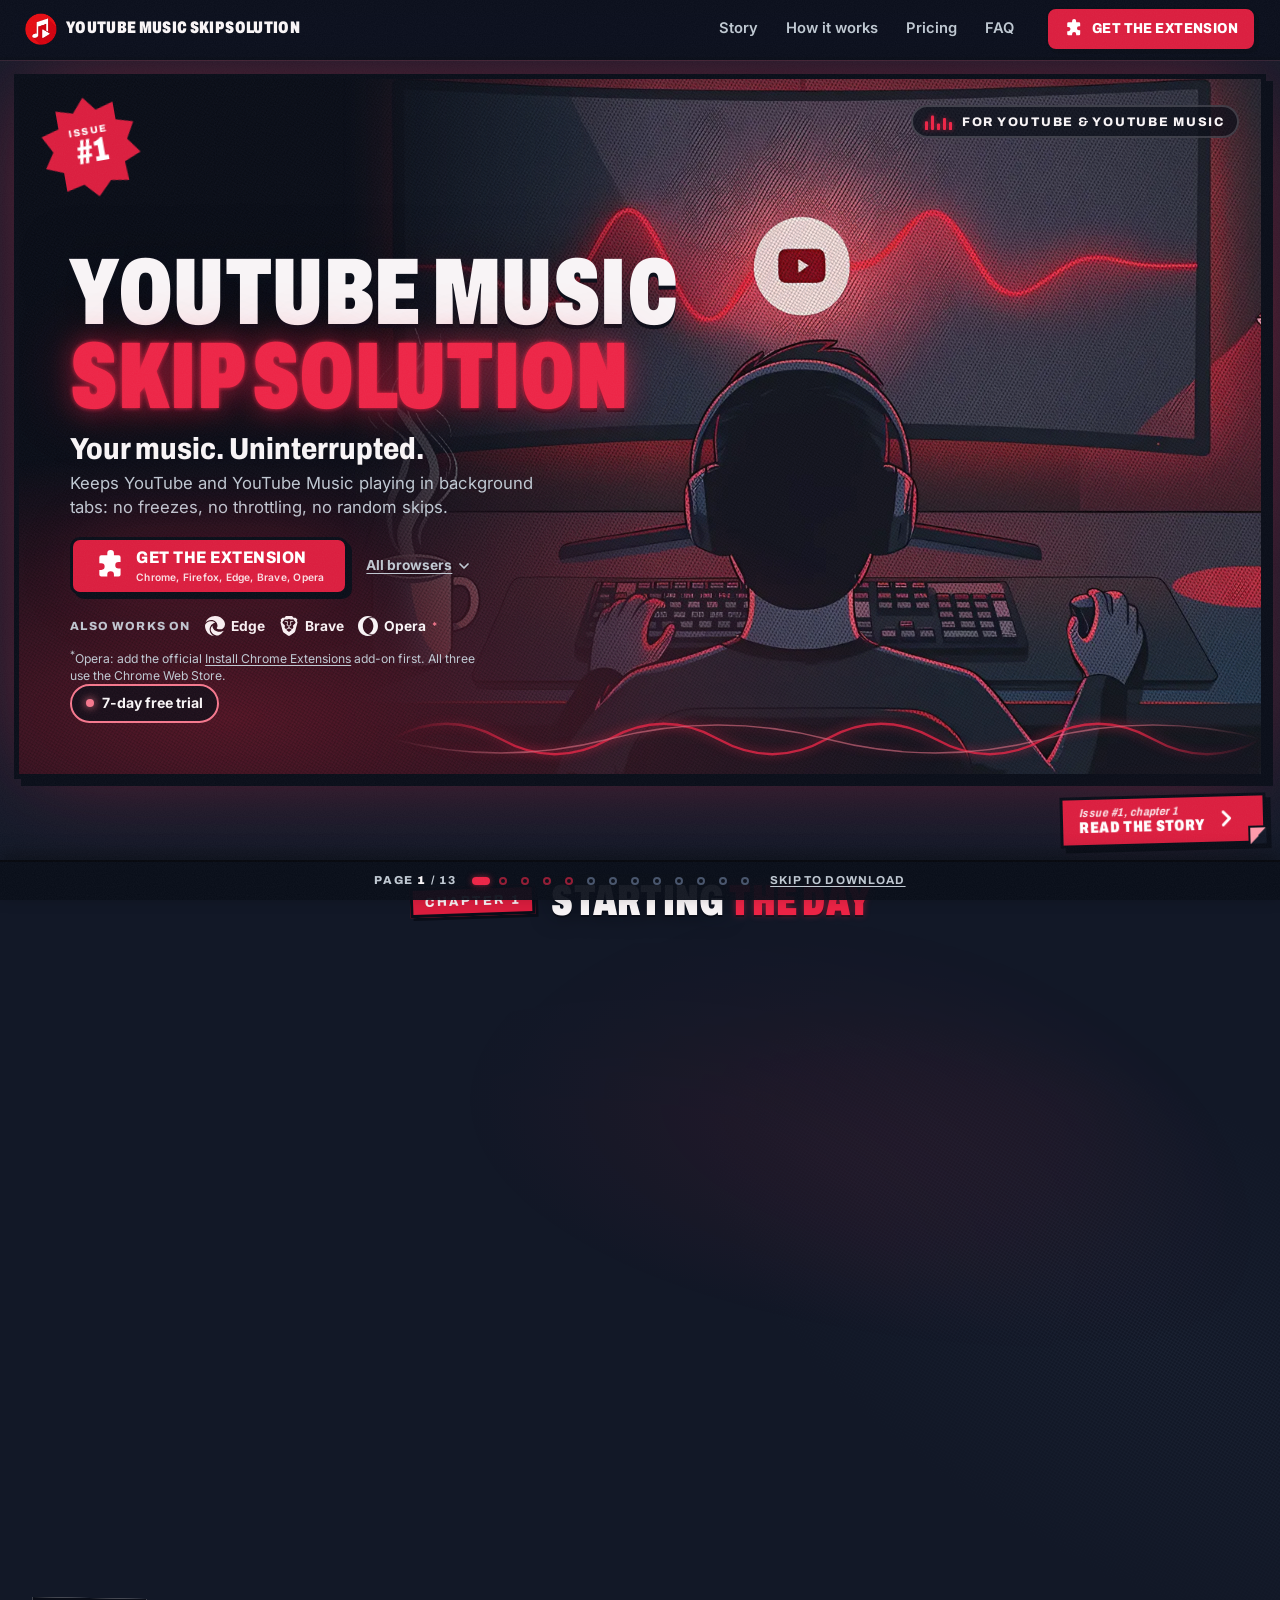
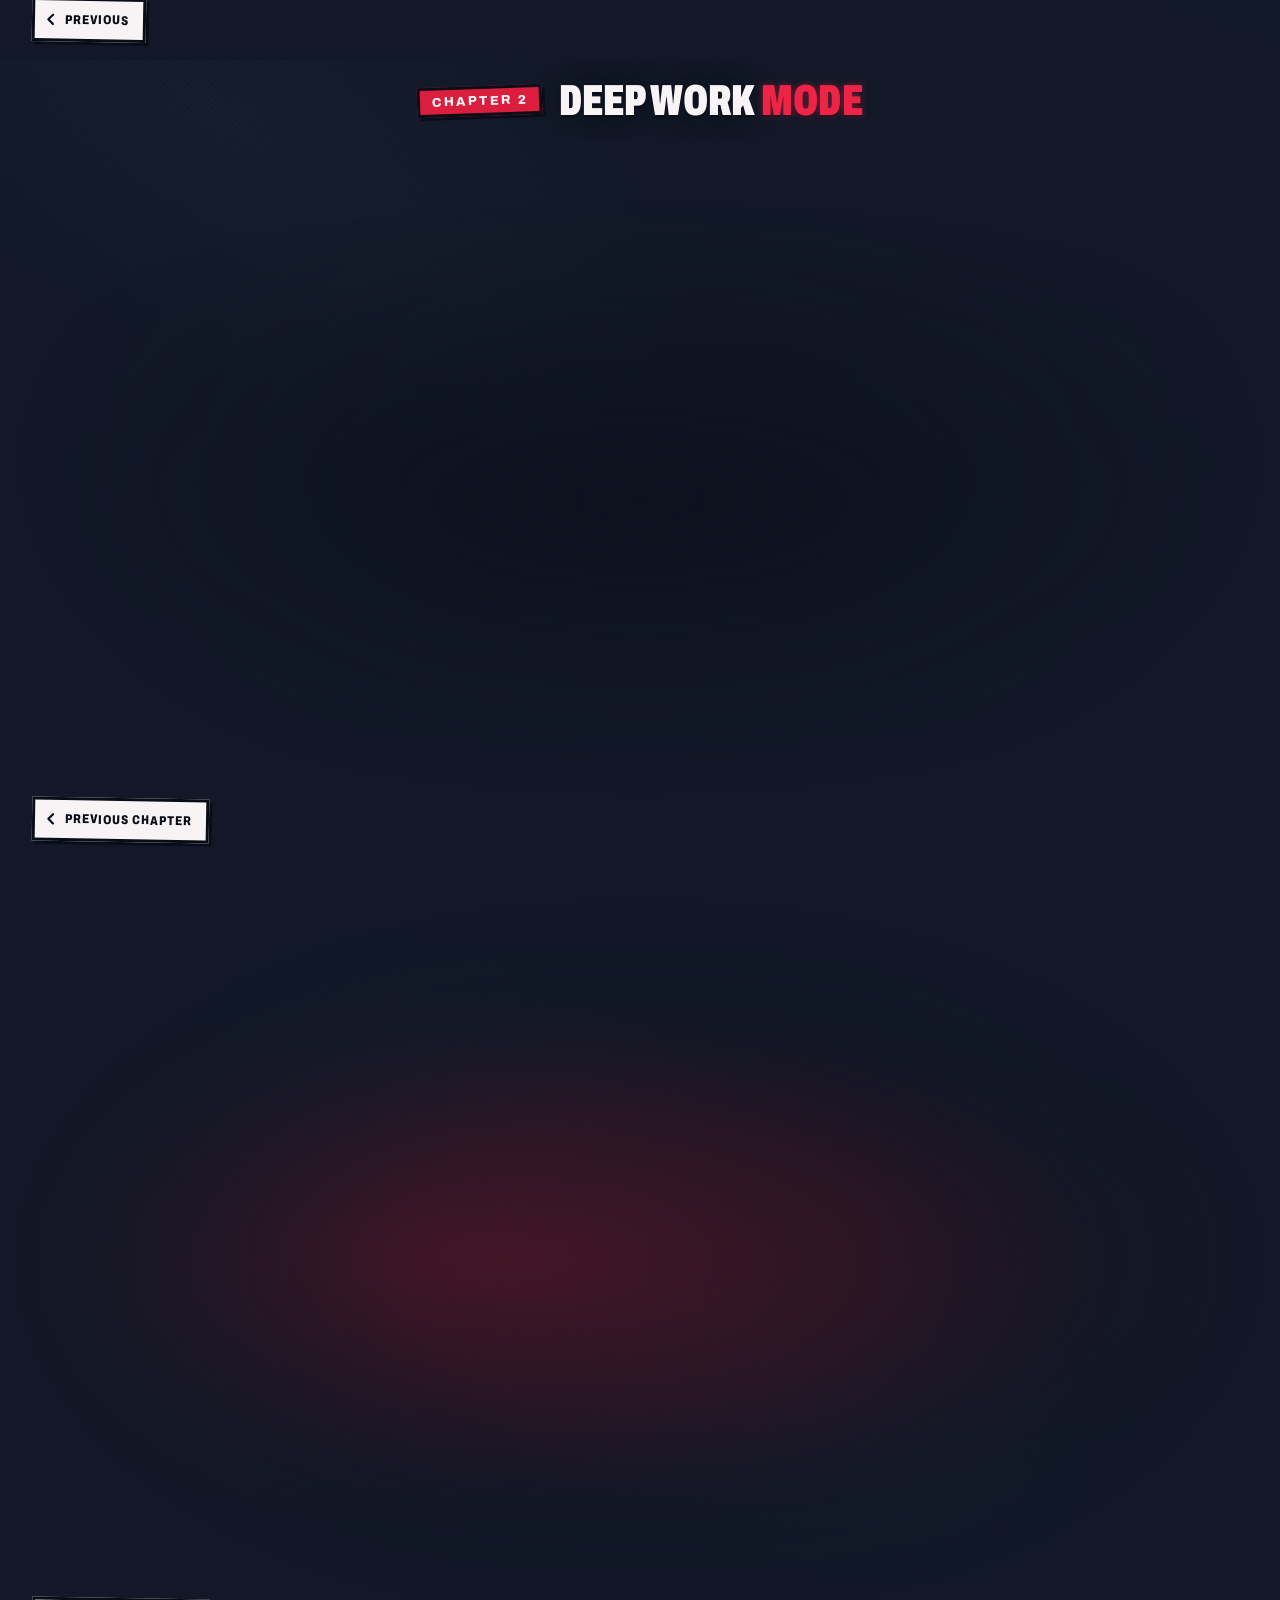
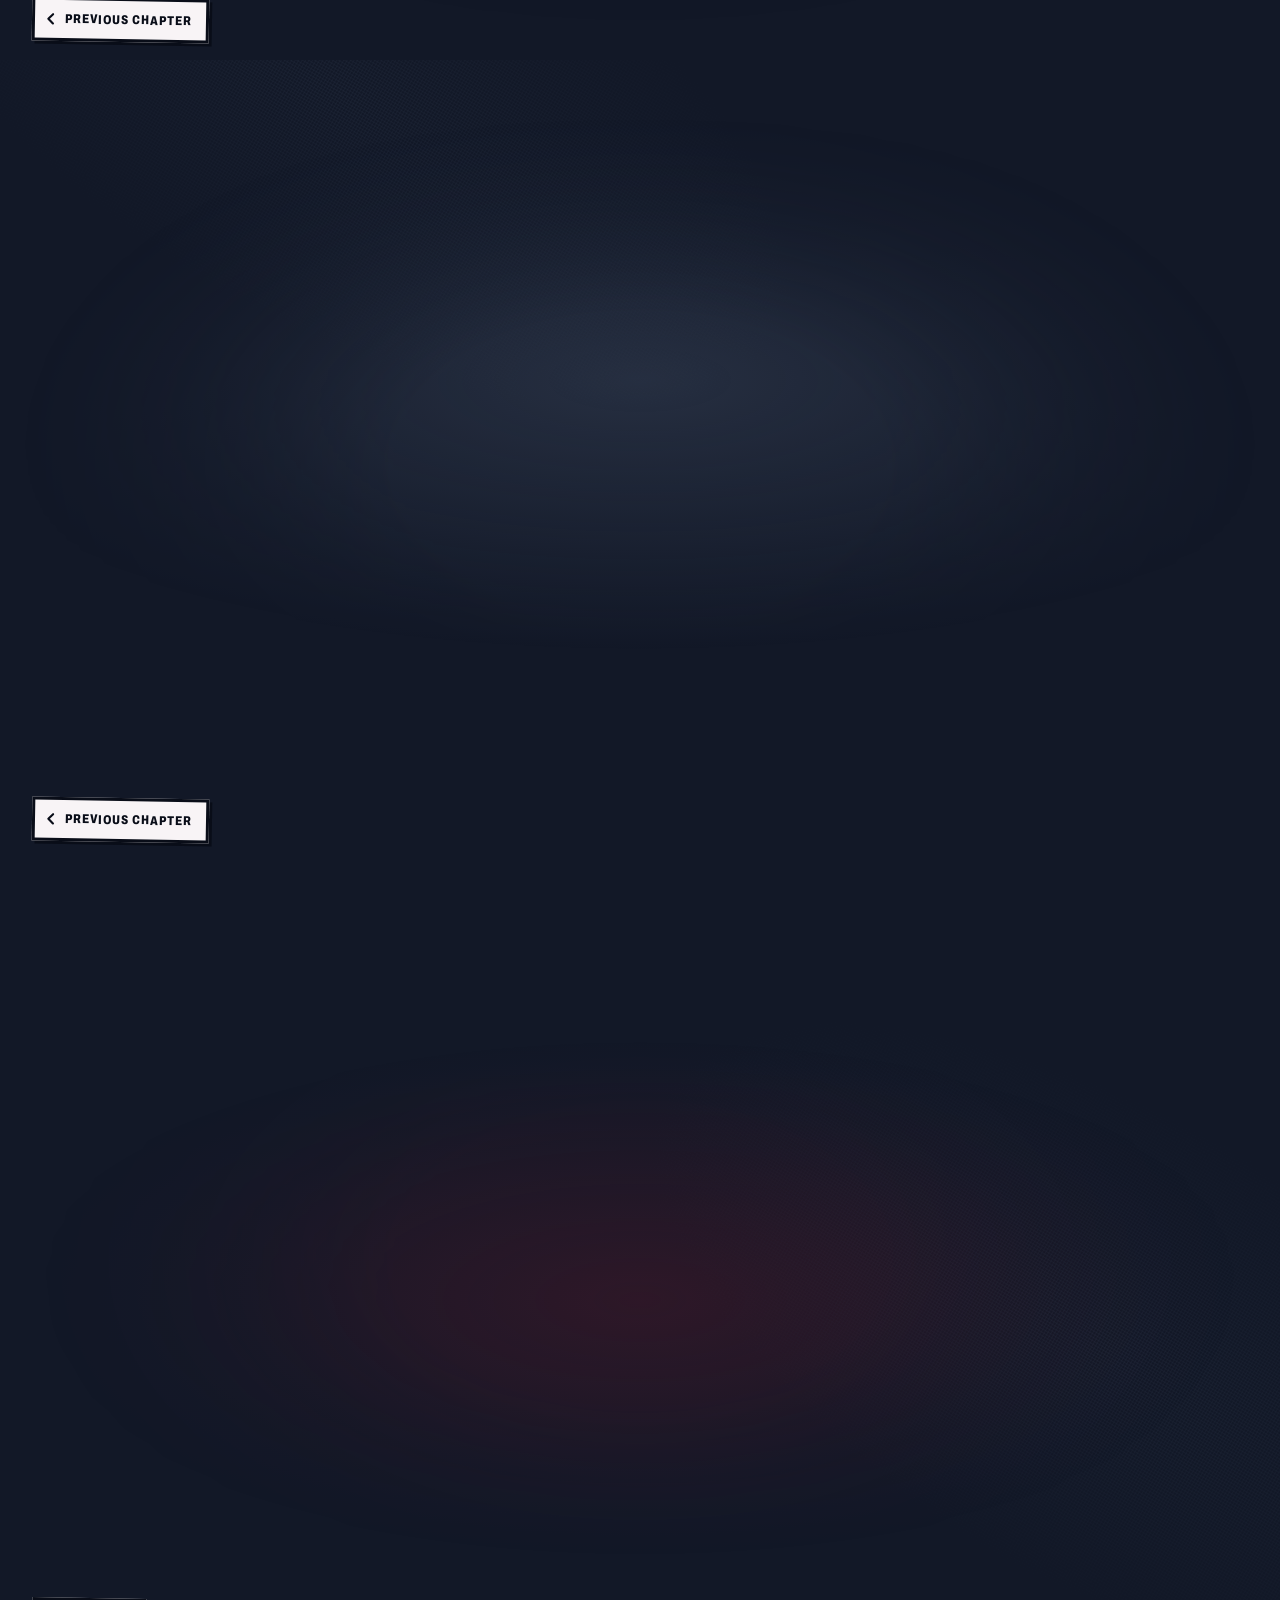
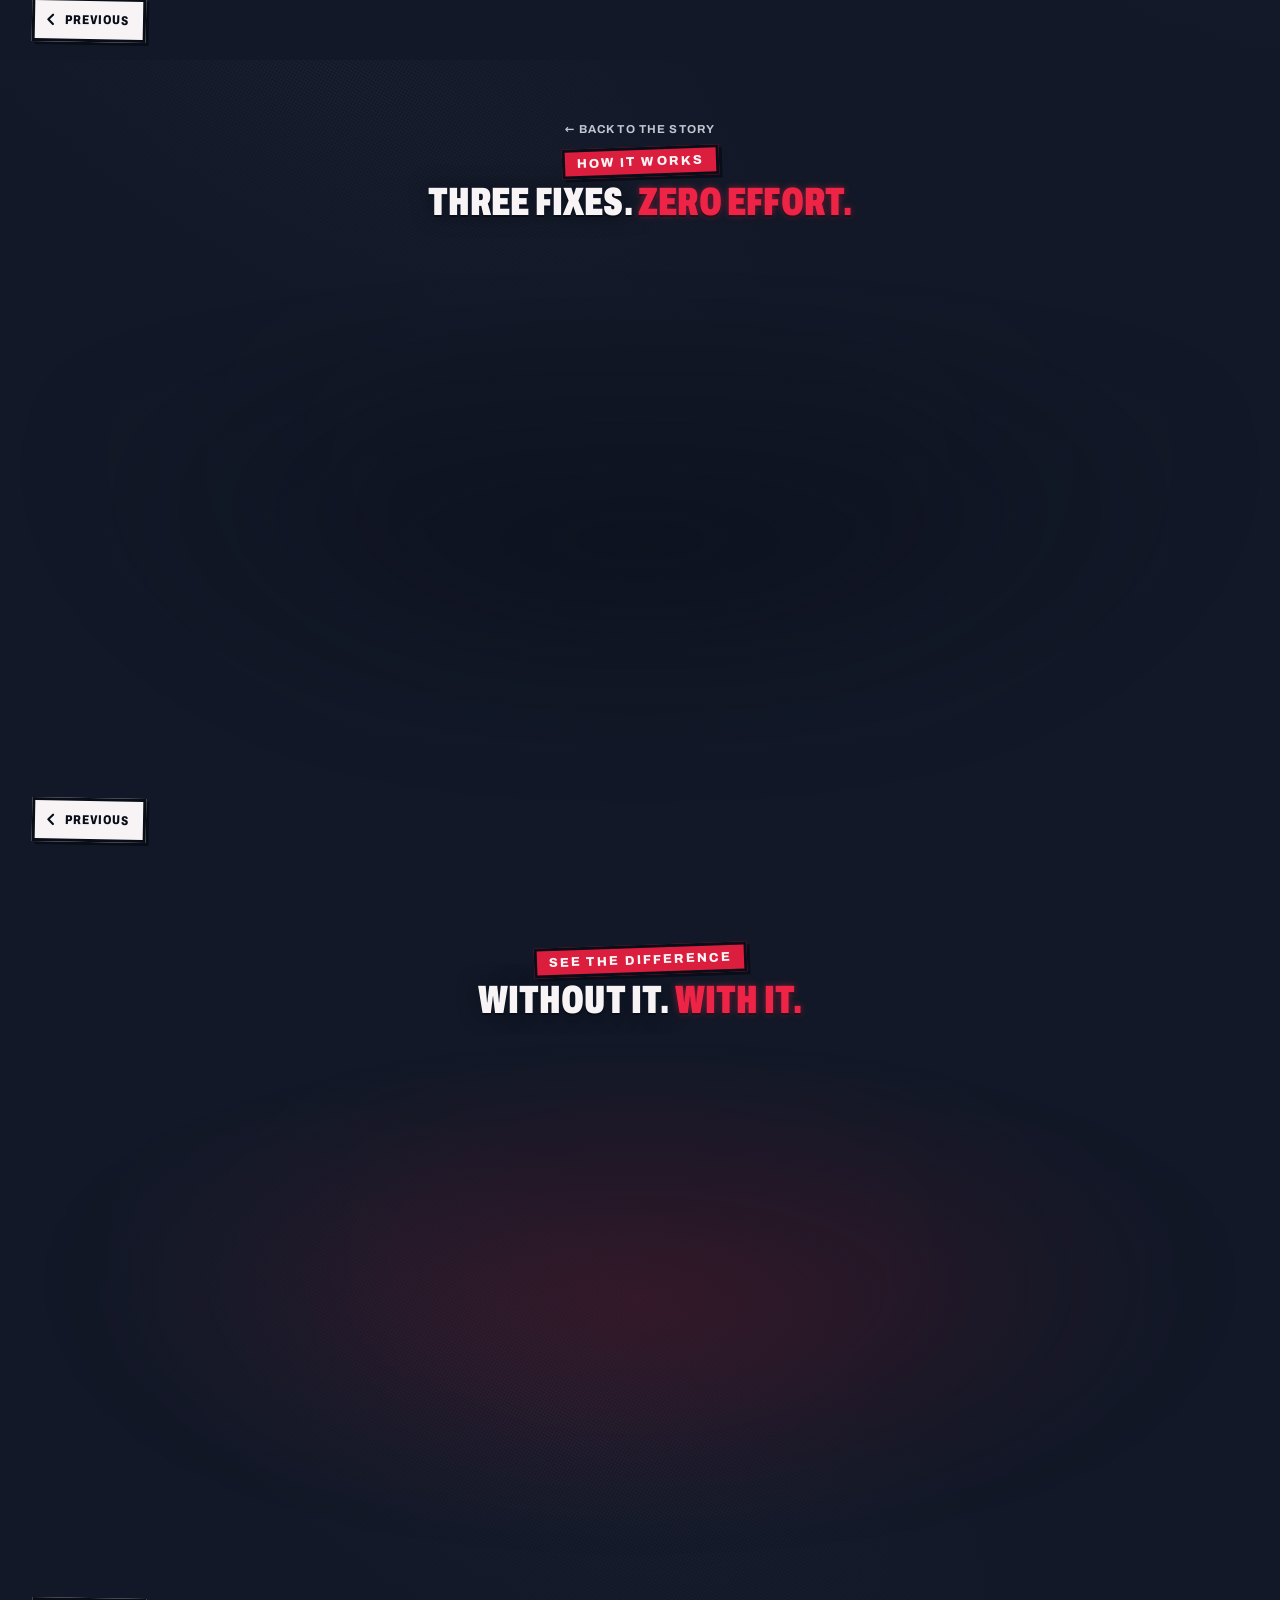
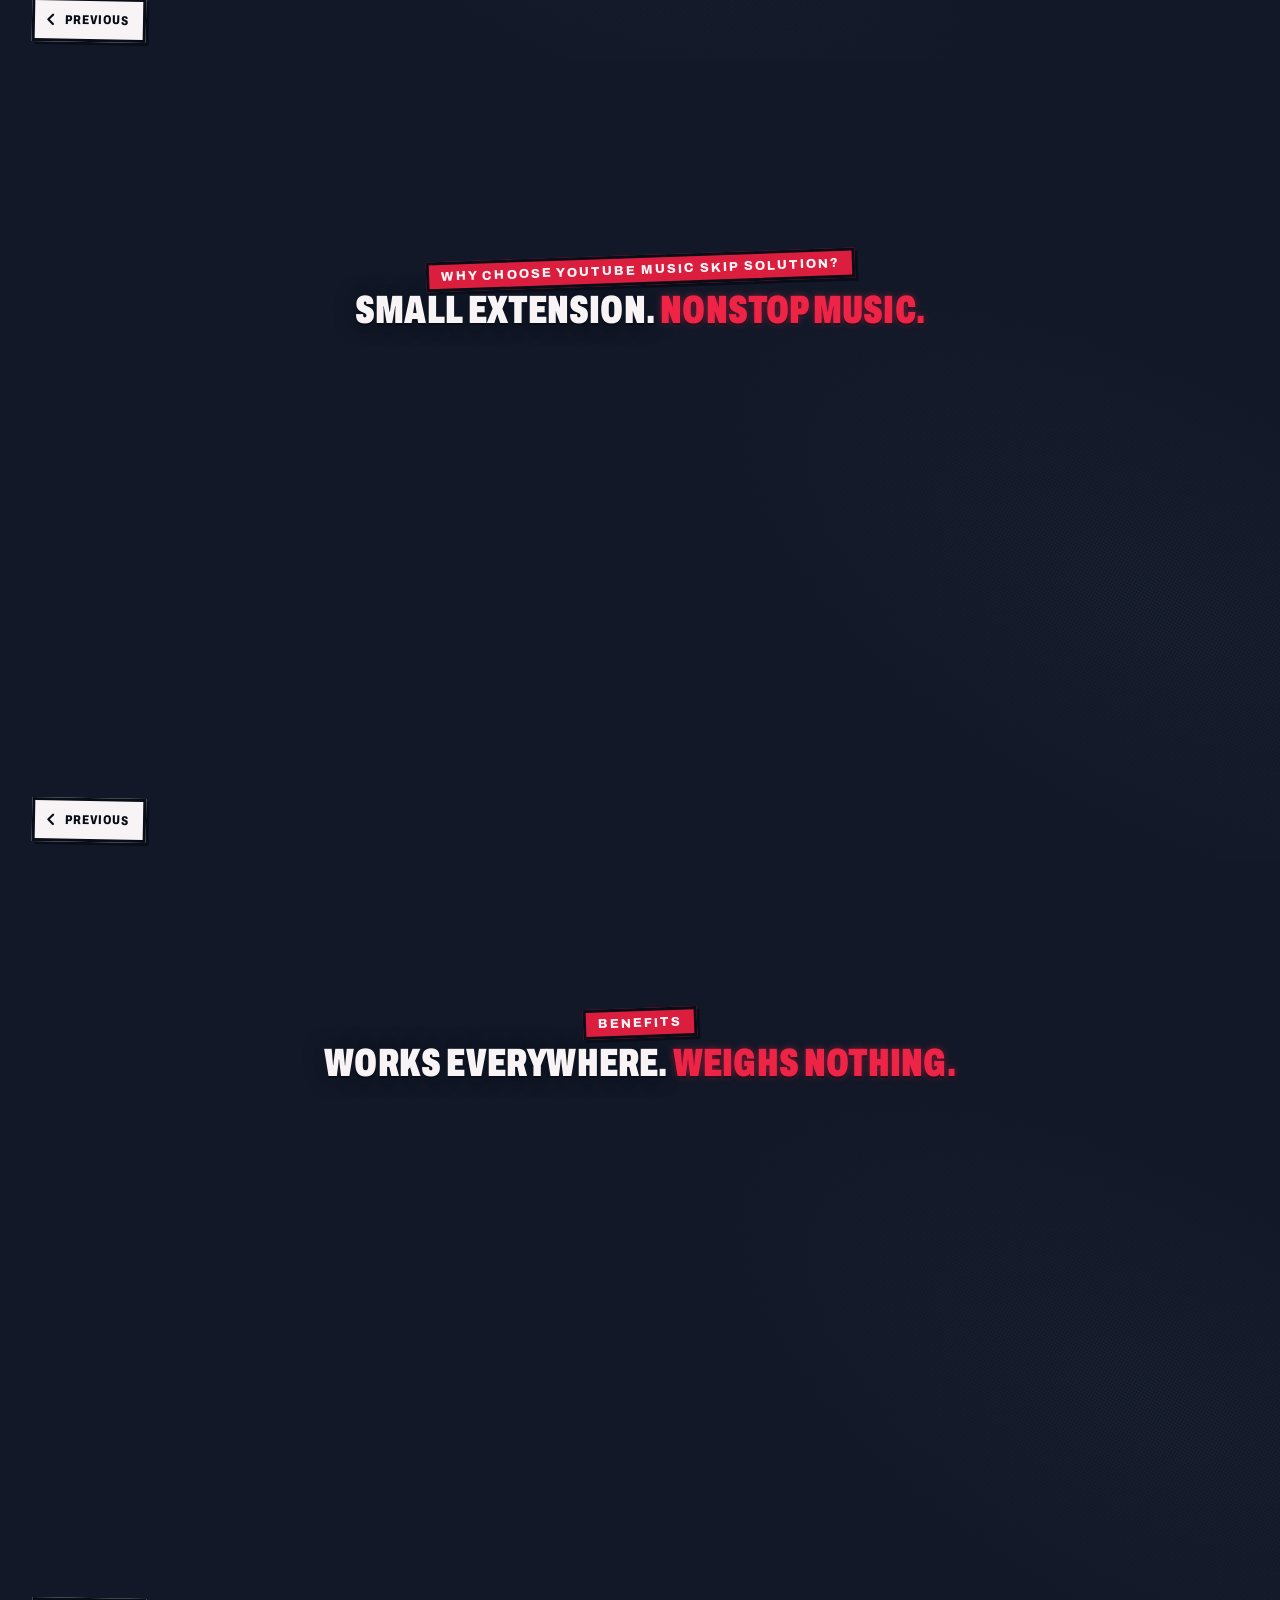
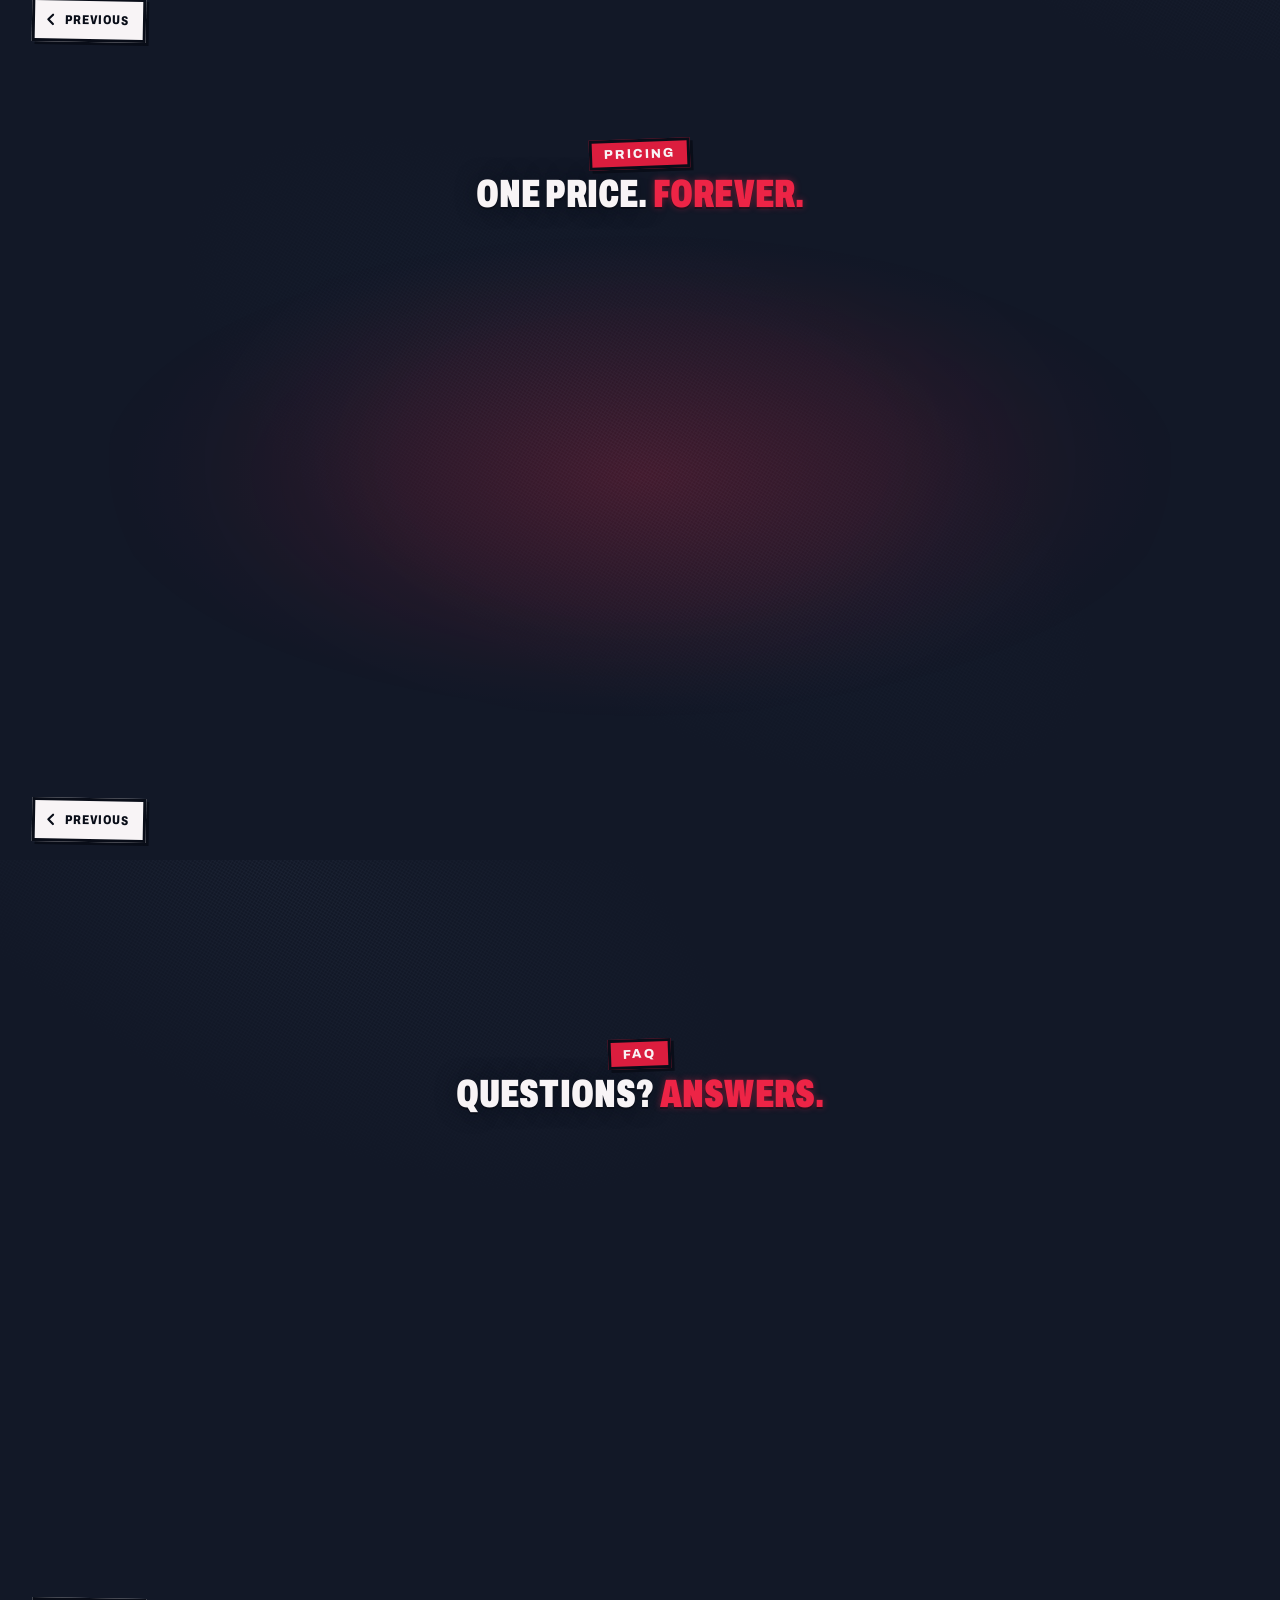
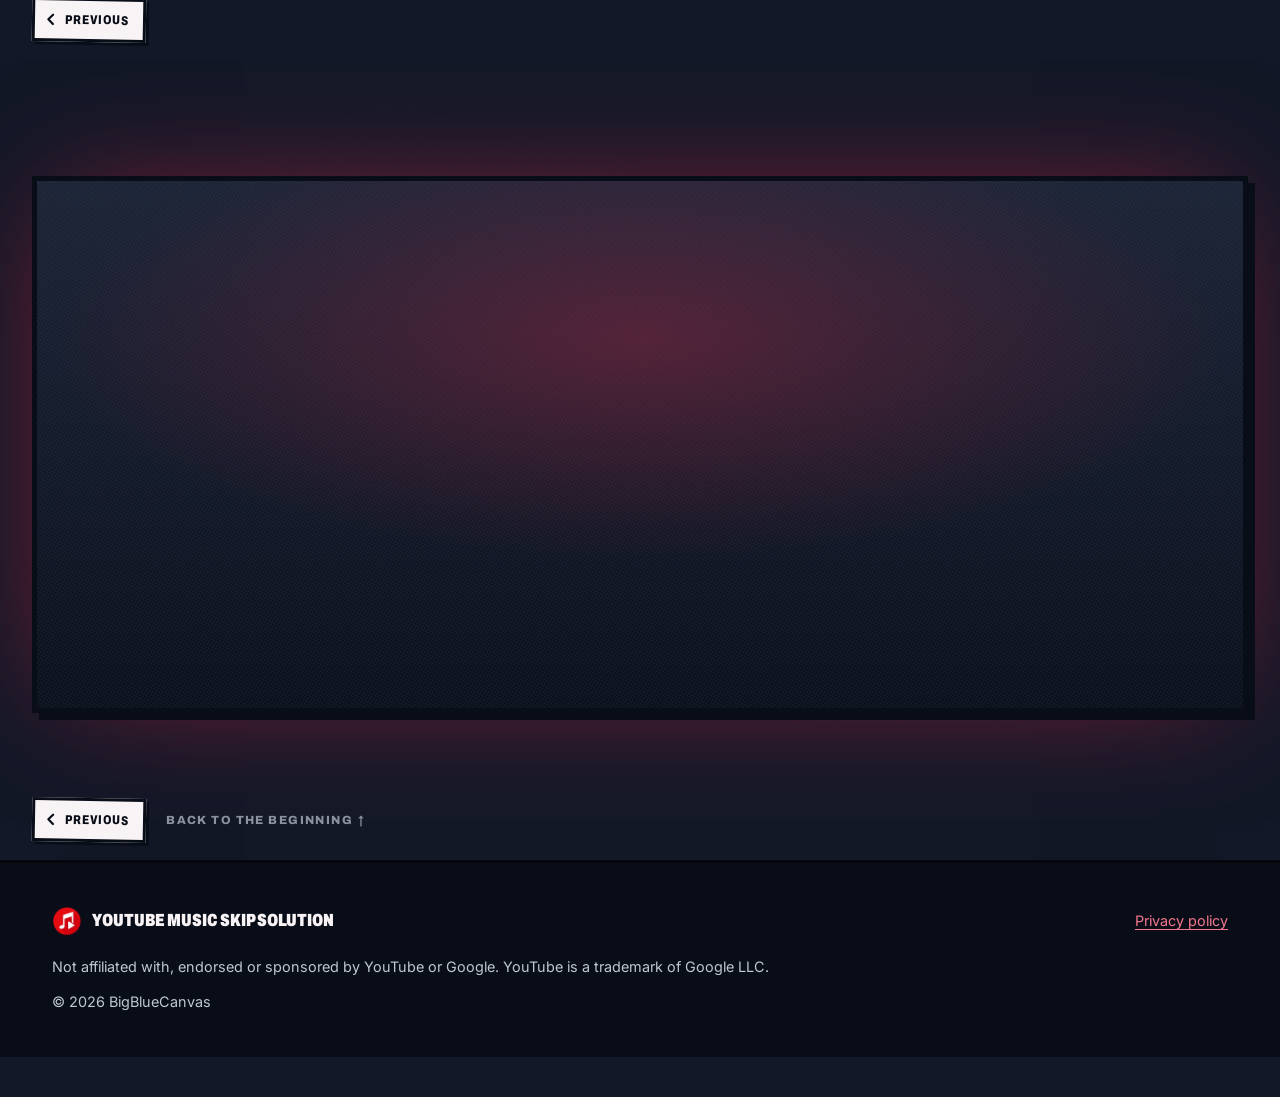
==== commit 438928a1: "Polish automatic-trial story, panel reveals and mobile layout" ====
--- a/index.html
+++ b/index.html
@@ -25,16 +25,16 @@
 <meta name="twitter:description" content="Keeps YouTube and YouTube Music playing in background tabs. No random skips, no freezes, no pause prompts.">
 <meta name="twitter:image" content="https://skipnomore.site/assets/img/og-image.jpg">
 <link rel="icon" href="favicon.ico" sizes="48x48">
-<link rel="icon" type="image/png" sizes="32x32" href="assets/img/favicon-32.png?v=202611071208">
-<link rel="icon" type="image/png" sizes="16x16" href="assets/img/favicon-16.png?v=202611071208">
-<link rel="apple-touch-icon" href="assets/img/apple-touch-icon.png?v=202611071208">
+<link rel="icon" type="image/png" sizes="32x32" href="assets/img/favicon-32.png?v=202611071431">
+<link rel="icon" type="image/png" sizes="16x16" href="assets/img/favicon-16.png?v=202611071431">
+<link rel="apple-touch-icon" href="assets/img/apple-touch-icon.png?v=202611071431">
 <link rel="manifest" href="site.webmanifest">
 
 <!-- Font preloads are injected only over http(s): a CORS font preload fails on file:// (fonts still load there via @font-face). -->
 <script>
   document.documentElement.classList.add('js');
   if (location.protocol !== 'file:') {
-    ['assets/fonts/archivo-latin-wdth-normal.woff2?v=202611071208', 'assets/fonts/inter-latin-wght-normal.woff2?v=202611071208'].forEach(function (href) {
+    ['assets/fonts/archivo-latin-wdth-normal.woff2?v=202611071431', 'assets/fonts/inter-latin-wght-normal.woff2?v=202611071431'].forEach(function (href) {
       var l = document.createElement('link');
       l.rel = 'preload'; l.as = 'font'; l.type = 'font/woff2'; l.crossOrigin = 'anonymous'; l.href = href;
       document.head.appendChild(l);
@@ -62,10 +62,10 @@
   }
 </script>
 <link rel="preload" as="image" type="image/webp"
-      imagesrcset="assets/img/panel-01-828.webp?v=202611071208 828w, assets/img/panel-01-1280.webp?v=202611071208 1280w, assets/img/panel-01-1920.webp?v=202611071208 1920w, assets/img/panel-01-2560.webp?v=202611071208 2560w, assets/img/panel-01-3840.webp?v=202611071208 3840w"
+      imagesrcset="assets/img/panel-01-828.webp?v=202611071431 828w, assets/img/panel-01-1280.webp?v=202611071431 1280w, assets/img/panel-01-1920.webp?v=202611071431 1920w, assets/img/panel-01-2560.webp?v=202611071431 2560w, assets/img/panel-01-3840.webp?v=202611071431 3840w"
       imagesizes="(max-width: 699px) 250vw, (max-width: 1100px) 130vw, 110vw" fetchpriority="high">
 
-<link rel="stylesheet" href="css/style.css?v=202611071208">
+<link rel="stylesheet" href="css/style.css?v=202611071431">
 
 <!-- Pricing and store URLs live in CONFIG at the top of js/main.js.
      Values written in this HTML are no-JS fallbacks only. -->
@@ -142,7 +142,7 @@
       "name": "What happens after the trial?",
       "acceptedAnswer": {
         "@type": "Answer",
-        "text": "The 7-day free trial starts automatically when you install. No email, no card. Then $1.99 once, lifetime. No subscription, no recurring charges. Payment runs through ExtensionPay with Stripe."
+        "text": "Install free. Your 7-day trial starts automatically—no email or card. After that, unlock lifetime access for .99 once. No automatic charge. No subscription. Payment runs through ExtensionPay with Stripe."
       }
     },
     {
@@ -190,7 +190,7 @@
 <header class="nav" id="top">
   <div class="nav__inner">
     <a class="brand" href="#cover" aria-label="YouTube Music Skip Solution, back to top">
-      <img src="assets/img/icon-128.png?v=202611071208" width="128" height="128" alt="" class="brand__logo">
+      <img src="assets/img/icon-128.png?v=202611071431" width="128" height="128" alt="" class="brand__logo">
       <span class="brand__name" aria-hidden="true"><span class="brand__yt">YouTube Music </span>Skip Solution</span>
     </a>
     <nav class="nav__links" id="nav-links" aria-label="Main">
@@ -214,8 +214,8 @@
 <div class="page page--cover">
   <div class="cover__frame" data-tilt>
     <div class="cover__art" data-tilt-layer="-1">
-      <picture data-img="panel-01" data-sizes="(max-width: 699px) 250vw, (max-width: 1100px) 130vw, 110vw"><source type="image/webp" srcset="assets/img/panel-01-828.webp?v=202611071208 828w, assets/img/panel-01-1280.webp?v=202611071208 1280w, assets/img/panel-01-1920.webp?v=202611071208 1920w, assets/img/panel-01-2560.webp?v=202611071208 2560w, assets/img/panel-01-3840.webp?v=202611071208 3840w" sizes="(max-width: 699px) 250vw, (max-width: 1100px) 130vw, 110vw"><img fetchpriority="high" decoding="async"
-             alt="Comic cover art: a listener in headphones at a calm desk, a big play button glowing on the monitor." src="assets/img/panel-01-828.jpg?v=202611071208" srcset="assets/img/panel-01-828.jpg?v=202611071208 828w, assets/img/panel-01-1280.jpg?v=202611071208 1280w, assets/img/panel-01-1920.jpg?v=202611071208 1920w, assets/img/panel-01-2560.jpg?v=202611071208 2560w, assets/img/panel-01-3840.jpg?v=202611071208 3840w" sizes="(max-width: 699px) 250vw, (max-width: 1100px) 130vw, 110vw" width="3840" height="1926"></picture>
+      <picture data-img="panel-01" data-sizes="(max-width: 699px) 250vw, (max-width: 1100px) 130vw, 110vw"><source type="image/webp" srcset="assets/img/panel-01-828.webp?v=202611071431 828w, assets/img/panel-01-1280.webp?v=202611071431 1280w, assets/img/panel-01-1920.webp?v=202611071431 1920w, assets/img/panel-01-2560.webp?v=202611071431 2560w, assets/img/panel-01-3840.webp?v=202611071431 3840w" sizes="(max-width: 699px) 250vw, (max-width: 1100px) 130vw, 110vw"><img fetchpriority="high" decoding="async"
+             alt="Comic cover art: a listener in headphones at a calm desk, a big play button glowing on the monitor." src="assets/img/panel-01-828.jpg?v=202611071431" srcset="assets/img/panel-01-828.jpg?v=202611071431 828w, assets/img/panel-01-1280.jpg?v=202611071431 1280w, assets/img/panel-01-1920.jpg?v=202611071431 1920w, assets/img/panel-01-2560.jpg?v=202611071431 2560w, assets/img/panel-01-3840.jpg?v=202611071431 3840w" sizes="(max-width: 699px) 250vw, (max-width: 1100px) 130vw, 110vw" width="3840" height="1926"></picture>
     </div>
     <div class="cover__wave" aria-hidden="true">
       <svg class="wave-scroll" viewBox="0 0 800 60" preserveAspectRatio="none">
@@ -275,30 +275,30 @@
         <div class="page__grid ch1__grid">
           <figure class="panel p-wide" data-reveal="ink" data-beat="1">
             <div class="panel__art" data-hover>
-              <picture data-img="panel-01" data-sizes="(min-width: 700px) 74vw, 100vw"><source type="image/webp" srcset="assets/img/panel-01-828.webp?v=202611071208 828w, assets/img/panel-01-1280.webp?v=202611071208 1280w, assets/img/panel-01-1920.webp?v=202611071208 1920w, assets/img/panel-01-2560.webp?v=202611071208 2560w, assets/img/panel-01-3840.webp?v=202611071208 3840w" sizes="(min-width: 700px) 74vw, 100vw"><img alt="Wide shot: morning at the desk. A steaming mug, a plant, a desk lamp, and a red waveform rolling across the monitor while the listener settles in with headphones on." loading="lazy" decoding="async" src="assets/img/panel-01-828.jpg?v=202611071208" srcset="assets/img/panel-01-828.jpg?v=202611071208 828w, assets/img/panel-01-1280.jpg?v=202611071208 1280w, assets/img/panel-01-1920.jpg?v=202611071208 1920w, assets/img/panel-01-2560.jpg?v=202611071208 2560w, assets/img/panel-01-3840.jpg?v=202611071208 3840w" sizes="(min-width: 700px) 74vw, 100vw" width="3840" height="1926"></picture>
+              <picture data-img="panel-01" data-sizes="(min-width: 700px) 74vw, 100vw"><source type="image/webp" srcset="assets/img/panel-01-828.webp?v=202611071431 828w, assets/img/panel-01-1280.webp?v=202611071431 1280w, assets/img/panel-01-1920.webp?v=202611071431 1920w, assets/img/panel-01-2560.webp?v=202611071431 2560w, assets/img/panel-01-3840.webp?v=202611071431 3840w" sizes="(min-width: 700px) 74vw, 100vw"><img alt="Wide shot: morning at the desk. A steaming mug, a plant, a desk lamp, and a red waveform rolling across the monitor while the listener settles in with headphones on." loading="lazy" decoding="async" src="assets/img/panel-01-828.jpg?v=202611071431" srcset="assets/img/panel-01-828.jpg?v=202611071431 828w, assets/img/panel-01-1280.jpg?v=202611071431 1280w, assets/img/panel-01-1920.jpg?v=202611071431 1920w, assets/img/panel-01-2560.jpg?v=202611071431 2560w, assets/img/panel-01-3840.jpg?v=202611071431 3840w" sizes="(min-width: 700px) 74vw, 100vw" width="3840" height="1926"></picture>
             </div>
             <figcaption class="caption caption--tl" data-reveal="caption" data-beat="2">7:57 AM. Coffee&rsquo;s hot. Playlist&rsquo;s on.</figcaption>
           </figure>
           <figure class="panel p-head" data-reveal="ink" data-beat="3">
             <div class="panel__art" data-hover>
-              <picture data-img="cu-01-head" data-sizes="(min-width: 700px) 26vw, 50vw"><source type="image/webp" srcset="assets/img/cu-01-head-480.webp?v=202611071208 480w, assets/img/cu-01-head-800.webp?v=202611071208 800w, assets/img/cu-01-head.webp?v=202611071208 832w" sizes="(min-width: 700px) 26vw, 50vw"><img alt="Close-up: the back of the listener's head, big headphones on, hands on the keyboard." loading="lazy" decoding="async" src="assets/img/cu-01-head-800.jpg?v=202611071208" srcset="assets/img/cu-01-head-480.jpg?v=202611071208 480w, assets/img/cu-01-head-800.jpg?v=202611071208 800w, assets/img/cu-01-head.jpg?v=202611071208 832w" sizes="(min-width: 700px) 26vw, 50vw" width="832" height="800"></picture>
+              <picture data-img="cu-01-head" data-sizes="(min-width: 700px) 26vw, 50vw"><source type="image/webp" srcset="assets/img/cu-01-head-480.webp?v=202611071431 480w, assets/img/cu-01-head-800.webp?v=202611071431 800w, assets/img/cu-01-head.webp?v=202611071431 832w" sizes="(min-width: 700px) 26vw, 50vw"><img alt="Close-up: the back of the listener's head, big headphones on, hands on the keyboard." loading="lazy" decoding="async" src="assets/img/cu-01-head-800.jpg?v=202611071431" srcset="assets/img/cu-01-head-480.jpg?v=202611071431 480w, assets/img/cu-01-head-800.jpg?v=202611071431 800w, assets/img/cu-01-head.jpg?v=202611071431 832w" sizes="(min-width: 700px) 26vw, 50vw" width="832" height="800"></picture>
             </div>
             <p class="bubble bubble--head" data-reveal="pop" data-beat="4">Perfect.</p>
           </figure>
           <figure class="panel p-mug" data-reveal="ink" data-beat="4">
             <div class="panel__art" data-hover>
-              <picture data-img="cu-01-mug" data-sizes="(min-width: 700px) 13vw, 25vw"><source type="image/webp" srcset="assets/img/cu-01-mug-480.webp?v=202611071208 480w, assets/img/cu-01-mug.webp?v=202611071208 512w" sizes="(min-width: 700px) 13vw, 25vw"><img alt="Insert: the coffee mug, still steaming." loading="lazy" decoding="async" src="assets/img/cu-01-mug.jpg?v=202611071208" srcset="assets/img/cu-01-mug-480.jpg?v=202611071208 480w, assets/img/cu-01-mug.jpg?v=202611071208 512w" sizes="(min-width: 700px) 13vw, 25vw" width="512" height="976"></picture>
+              <picture data-img="cu-01-mug" data-sizes="(min-width: 700px) 13vw, 25vw"><source type="image/webp" srcset="assets/img/cu-01-mug-480.webp?v=202611071431 480w, assets/img/cu-01-mug.webp?v=202611071431 512w" sizes="(min-width: 700px) 13vw, 25vw"><img alt="Insert: the coffee mug, still steaming." loading="lazy" decoding="async" src="assets/img/cu-01-mug.jpg?v=202611071431" srcset="assets/img/cu-01-mug-480.jpg?v=202611071431 480w, assets/img/cu-01-mug.jpg?v=202611071431 512w" sizes="(min-width: 700px) 13vw, 25vw" width="512" height="976"></picture>
             </div>
             <span class="sfx sfx--slurp" aria-hidden="true" data-reveal="sfx" data-beat="5">Slurp!</span>
           </figure>
           <figure class="panel p-lamp" data-reveal="ink" data-beat="5">
             <div class="panel__art" data-hover>
-              <picture data-img="cu-01-lamp" data-sizes="(min-width: 700px) 13vw, 25vw"><source type="image/webp" srcset="assets/img/cu-01-lamp-480.webp?v=202611071208 480w, assets/img/cu-01-lamp.webp?v=202611071208 656w" sizes="(min-width: 700px) 13vw, 25vw"><img alt="Insert: the desk lamp throws a warm red pool of light." loading="lazy" decoding="async" src="assets/img/cu-01-lamp.jpg?v=202611071208" srcset="assets/img/cu-01-lamp-480.jpg?v=202611071208 480w, assets/img/cu-01-lamp.jpg?v=202611071208 656w" sizes="(min-width: 700px) 13vw, 25vw" width="656" height="960"></picture>
+              <picture data-img="cu-01-lamp" data-sizes="(min-width: 700px) 13vw, 25vw"><source type="image/webp" srcset="assets/img/cu-01-lamp-480.webp?v=202611071431 480w, assets/img/cu-01-lamp.webp?v=202611071431 656w" sizes="(min-width: 700px) 13vw, 25vw"><img alt="Insert: the desk lamp throws a warm red pool of light." loading="lazy" decoding="async" src="assets/img/cu-01-lamp.jpg?v=202611071431" srcset="assets/img/cu-01-lamp-480.jpg?v=202611071431 480w, assets/img/cu-01-lamp.jpg?v=202611071431 656w" sizes="(min-width: 700px) 13vw, 25vw" width="656" height="960"></picture>
             </div>
           </figure>
           <figure class="panel p-strip" data-reveal="ink" data-beat="6">
             <div class="panel__art" data-hover>
-              <picture data-img="cu-01-wave" data-sizes="100vw"><source type="image/webp" srcset="assets/img/cu-01-wave-480.webp?v=202611071208 480w, assets/img/cu-01-wave-800.webp?v=202611071208 800w, assets/img/cu-01-wave.webp?v=202611071208 900w, assets/img/cu-01-wave-1200.webp?v=202611071208 1200w, assets/img/cu-01-wave-1600.webp?v=202611071208 1600w" sizes="100vw"><img alt="Strip panel: the play button on screen, a red waveform either side of it." loading="lazy" decoding="async" src="assets/img/cu-01-wave-800.jpg?v=202611071208" srcset="assets/img/cu-01-wave-480.jpg?v=202611071208 480w, assets/img/cu-01-wave-800.jpg?v=202611071208 800w, assets/img/cu-01-wave.jpg?v=202611071208 900w, assets/img/cu-01-wave-1200.jpg?v=202611071208 1200w, assets/img/cu-01-wave-1600.jpg?v=202611071208 1600w" sizes="100vw" width="1600" height="307"></picture>
+              <picture data-img="cu-01-wave" data-sizes="100vw"><source type="image/webp" srcset="assets/img/cu-01-wave-480.webp?v=202611071431 480w, assets/img/cu-01-wave-800.webp?v=202611071431 800w, assets/img/cu-01-wave.webp?v=202611071431 900w, assets/img/cu-01-wave-1200.webp?v=202611071431 1200w, assets/img/cu-01-wave-1600.webp?v=202611071431 1600w" sizes="100vw"><img alt="Strip panel: the play button on screen, a red waveform either side of it." loading="lazy" decoding="async" src="assets/img/cu-01-wave-800.jpg?v=202611071431" srcset="assets/img/cu-01-wave-480.jpg?v=202611071431 480w, assets/img/cu-01-wave-800.jpg?v=202611071431 800w, assets/img/cu-01-wave.jpg?v=202611071431 900w, assets/img/cu-01-wave-1200.jpg?v=202611071431 1200w, assets/img/cu-01-wave-1600.jpg?v=202611071431 1600w" sizes="100vw" width="1600" height="307"></picture>
             </div>
             <figcaption class="caption caption--br caption--red" data-reveal="caption" data-beat="7">Now playing. On repeat.</figcaption>
           </figure>
@@ -324,13 +324,13 @@
         <div class="page__grid ch2__grid">
           <figure class="panel p-main" data-reveal="ink" data-beat="1">
             <div class="panel__art" data-hover>
-              <picture data-img="panel-02" data-sizes="(min-width: 700px) 77vw, 100vw"><source type="image/webp" srcset="assets/img/panel-02-828.webp?v=202611071208 828w, assets/img/panel-02-1280.webp?v=202611071208 1280w, assets/img/panel-02-1920.webp?v=202611071208 1920w, assets/img/panel-02-2560.webp?v=202611071208 2560w, assets/img/panel-02-3840.webp?v=202611071208 3840w" sizes="(min-width: 700px) 77vw, 100vw"><img alt="Deep focus: code and a project dashboard fill the monitor, the music still playing, a bead of sweat on the listener's brow." loading="lazy" decoding="async" src="assets/img/panel-02-828.jpg?v=202611071208" srcset="assets/img/panel-02-828.jpg?v=202611071208 828w, assets/img/panel-02-1280.jpg?v=202611071208 1280w, assets/img/panel-02-1920.jpg?v=202611071208 1920w, assets/img/panel-02-2560.jpg?v=202611071208 2560w, assets/img/panel-02-3840.jpg?v=202611071208 3840w" sizes="(min-width: 700px) 77vw, 100vw" width="3840" height="1935"></picture>
+              <picture data-img="panel-02" data-sizes="(min-width: 700px) 77vw, 100vw"><source type="image/webp" srcset="assets/img/panel-02-828.webp?v=202611071431 828w, assets/img/panel-02-1280.webp?v=202611071431 1280w, assets/img/panel-02-1920.webp?v=202611071431 1920w, assets/img/panel-02-2560.webp?v=202611071431 2560w, assets/img/panel-02-3840.webp?v=202611071431 3840w" sizes="(min-width: 700px) 77vw, 100vw"><img alt="Deep focus: code and a project dashboard fill the monitor, the music still playing, a bead of sweat on the listener's brow." loading="lazy" decoding="async" src="assets/img/panel-02-828.jpg?v=202611071431" srcset="assets/img/panel-02-828.jpg?v=202611071431 828w, assets/img/panel-02-1280.jpg?v=202611071431 1280w, assets/img/panel-02-1920.jpg?v=202611071431 1920w, assets/img/panel-02-2560.jpg?v=202611071431 2560w, assets/img/panel-02-3840.jpg?v=202611071431 3840w" sizes="(min-width: 700px) 77vw, 100vw" width="3840" height="1935"></picture>
             </div>
             <figcaption class="caption caption--tl" data-reveal="caption" data-beat="2">You switch tabs. The music keeps you going&hellip;</figcaption>
           </figure>
           <figure class="panel p-code" data-reveal="ink" data-beat="3">
             <div class="panel__art" data-hover>
-              <picture data-img="cu-02-code" data-sizes="(min-width: 700px) 23vw, 50vw"><source type="image/webp" srcset="assets/img/cu-02-code-480.webp?v=202611071208 480w, assets/img/cu-02-code-800.webp?v=202611071208 800w, assets/img/cu-02-code.webp?v=202611071208 900w" sizes="(min-width: 700px) 23vw, 50vw"><img alt="Close-up: lines of code glowing on the screen, the music tab still open." loading="lazy" decoding="async" src="assets/img/cu-02-code-800.jpg?v=202611071208" srcset="assets/img/cu-02-code-480.jpg?v=202611071208 480w, assets/img/cu-02-code-800.jpg?v=202611071208 800w, assets/img/cu-02-code.jpg?v=202611071208 900w" sizes="(min-width: 700px) 23vw, 50vw" width="900" height="729"></picture>
+              <picture data-img="cu-02-code" data-sizes="(min-width: 700px) 23vw, 50vw"><source type="image/webp" srcset="assets/img/cu-02-code-480.webp?v=202611071431 480w, assets/img/cu-02-code-800.webp?v=202611071431 800w, assets/img/cu-02-code.webp?v=202611071431 900w" sizes="(min-width: 700px) 23vw, 50vw"><img alt="Close-up: lines of code glowing on the screen, the music tab still open." loading="lazy" decoding="async" src="assets/img/cu-02-code-800.jpg?v=202611071431" srcset="assets/img/cu-02-code-480.jpg?v=202611071431 480w, assets/img/cu-02-code-800.jpg?v=202611071431 800w, assets/img/cu-02-code.jpg?v=202611071431 900w" sizes="(min-width: 700px) 23vw, 50vw" width="900" height="729"></picture>
               <div class="tabs" aria-hidden="true">
                 <span class="tabs__tab tabs__tab--music">&#9835; Focus playlist</span>
                 <span class="tabs__tab tabs__tab--code is-active">main.js</span>
@@ -339,7 +339,7 @@
           </figure>
           <figure class="panel p-head2" data-reveal="ink" data-beat="4">
             <div class="panel__art" data-hover>
-              <picture data-img="cu-02-head" data-sizes="(min-width: 700px) 23vw, 50vw"><source type="image/webp" srcset="assets/img/cu-02-head-480.webp?v=202611071208 480w, assets/img/cu-02-head-800.webp?v=202611071208 800w, assets/img/cu-02-head.webp?v=202611071208 900w" sizes="(min-width: 700px) 23vw, 50vw"><img alt="Close-up: the listener leans in, sweat marks flying, totally in the zone." loading="lazy" decoding="async" src="assets/img/cu-02-head-800.jpg?v=202611071208" srcset="assets/img/cu-02-head-480.jpg?v=202611071208 480w, assets/img/cu-02-head-800.jpg?v=202611071208 800w, assets/img/cu-02-head.jpg?v=202611071208 900w" sizes="(min-width: 700px) 23vw, 50vw" width="900" height="743"></picture>
+              <picture data-img="cu-02-head" data-sizes="(min-width: 700px) 23vw, 50vw"><source type="image/webp" srcset="assets/img/cu-02-head-480.webp?v=202611071431 480w, assets/img/cu-02-head-800.webp?v=202611071431 800w, assets/img/cu-02-head.webp?v=202611071431 900w" sizes="(min-width: 700px) 23vw, 50vw"><img alt="Close-up: the listener leans in, sweat marks flying, totally in the zone." loading="lazy" decoding="async" src="assets/img/cu-02-head-800.jpg?v=202611071431" srcset="assets/img/cu-02-head-480.jpg?v=202611071431 480w, assets/img/cu-02-head-800.jpg?v=202611071431 800w, assets/img/cu-02-head.jpg?v=202611071431 900w" sizes="(min-width: 700px) 23vw, 50vw" width="900" height="743"></picture>
             </div>
             <span class="sfx sfx--tap" aria-hidden="true" data-reveal="sfx" data-beat="5">Tak tak tak</span>
           </figure>
@@ -366,7 +366,7 @@
         <div class="page__grid chaos">
           <figure class="panel c-main" data-reveal="ink" data-beat="1">
             <div class="panel__art" data-hover>
-              <picture data-img="panel-03" data-sizes="(min-width: 700px) 64vw, 100vw"><source type="image/webp" srcset="assets/img/panel-03-828.webp?v=202611071208 828w, assets/img/panel-03-1280.webp?v=202611071208 1280w, assets/img/panel-03-1920.webp?v=202611071208 1920w, assets/img/panel-03-2560.webp?v=202611071208 2560w, assets/img/panel-03-3840.webp?v=202611071208 3840w" sizes="(min-width: 700px) 64vw, 100vw"><img alt="Chaos: skip windows explode out of the monitor, ERROR warnings flash, and the listener grabs their head in both hands." loading="lazy" decoding="async" src="assets/img/panel-03-828.jpg?v=202611071208" srcset="assets/img/panel-03-828.jpg?v=202611071208 828w, assets/img/panel-03-1280.jpg?v=202611071208 1280w, assets/img/panel-03-1920.jpg?v=202611071208 1920w, assets/img/panel-03-2560.jpg?v=202611071208 2560w, assets/img/panel-03-3840.jpg?v=202611071208 3840w" sizes="(min-width: 700px) 64vw, 100vw" width="3840" height="1926"></picture>
+              <picture data-img="panel-03" data-sizes="(min-width: 700px) 64vw, 100vw"><source type="image/webp" srcset="assets/img/panel-03-828.webp?v=202611071431 828w, assets/img/panel-03-1280.webp?v=202611071431 1280w, assets/img/panel-03-1920.webp?v=202611071431 1920w, assets/img/panel-03-2560.webp?v=202611071431 2560w, assets/img/panel-03-3840.webp?v=202611071431 3840w" sizes="(min-width: 700px) 64vw, 100vw"><img alt="Chaos: skip windows explode out of the monitor, ERROR warnings flash, and the listener grabs their head in both hands." loading="lazy" decoding="async" src="assets/img/panel-03-828.jpg?v=202611071431" srcset="assets/img/panel-03-828.jpg?v=202611071431 828w, assets/img/panel-03-1280.jpg?v=202611071431 1280w, assets/img/panel-03-1920.jpg?v=202611071431 1920w, assets/img/panel-03-2560.jpg?v=202611071431 2560w, assets/img/panel-03-3840.jpg?v=202611071431 3840w" sizes="(min-width: 700px) 64vw, 100vw" width="3840" height="1926"></picture>
             </div>
             <figcaption class="caption caption--tl caption--alarm" data-reveal="caption" data-beat="8">Your playlist skips itself. Focus gone.</figcaption>
             <span class="sfx sfx--next1" aria-hidden="true" data-reveal="sfx" data-beat="4">Next!</span>
@@ -374,9 +374,9 @@
             <span class="sfx sfx--next3" aria-hidden="true" data-reveal="sfx" data-beat="4" style="--d: .44s">Next!</span>
             <span class="sfx sfx--next4" aria-hidden="true" data-reveal="sfx" data-beat="4" style="--d: .6s">Next!</span>
             <div class="c-skips" aria-hidden="true">
-              <picture class="skip-tile" data-img="cu-03-skip" data-reveal="slam" data-beat="5"><source type="image/webp" srcset="assets/img/cu-03-skip.webp?v=202611071208"><img alt="" loading="lazy" decoding="async" src="assets/img/cu-03-skip.jpg?v=202611071208" width="464" height="352"></picture>
-              <picture class="skip-tile" data-img="cu-03-skip" data-reveal="slam" data-beat="5" style="--d: .12s"><source type="image/webp" srcset="assets/img/cu-03-skip.webp?v=202611071208"><img alt="" loading="lazy" decoding="async" src="assets/img/cu-03-skip.jpg?v=202611071208" width="464" height="352"></picture>
-              <picture class="skip-tile" data-img="cu-03-skip" data-reveal="slam" data-beat="5" style="--d: .24s"><source type="image/webp" srcset="assets/img/cu-03-skip.webp?v=202611071208"><img alt="" loading="lazy" decoding="async" src="assets/img/cu-03-skip.jpg?v=202611071208" width="464" height="352"></picture>
+              <picture class="skip-tile" data-img="cu-03-skip" data-reveal="slam" data-beat="5"><source type="image/webp" srcset="assets/img/cu-03-skip.webp?v=202611071431"><img alt="" loading="lazy" decoding="async" src="assets/img/cu-03-skip.jpg?v=202611071431" width="464" height="352"></picture>
+              <picture class="skip-tile" data-img="cu-03-skip" data-reveal="slam" data-beat="5" style="--d: .12s"><source type="image/webp" srcset="assets/img/cu-03-skip.webp?v=202611071431"><img alt="" loading="lazy" decoding="async" src="assets/img/cu-03-skip.jpg?v=202611071431" width="464" height="352"></picture>
+              <picture class="skip-tile" data-img="cu-03-skip" data-reveal="slam" data-beat="5" style="--d: .24s"><source type="image/webp" srcset="assets/img/cu-03-skip.webp?v=202611071431"><img alt="" loading="lazy" decoding="async" src="assets/img/cu-03-skip.jpg?v=202611071431" width="464" height="352"></picture>
             </div>
             <div class="yt-dialog" role="img" aria-label="Then a pop-up on top: Video paused. Continue watching?" data-reveal="pop" data-beat="7">
               <p class="yt-dialog__text">Video paused. Continue watching?</p>
@@ -404,13 +404,13 @@
           </figure>
           <figure class="panel c-screen" data-reveal="slam" data-beat="5">
             <div class="panel__art" data-hover>
-              <picture data-img="cu-03-screen" data-sizes="(min-width: 700px) 36vw, 42vw"><source type="image/webp" srcset="assets/img/cu-03-screen-480.webp?v=202611071208 480w, assets/img/cu-03-screen-800.webp?v=202611071208 800w, assets/img/cu-03-screen.webp?v=202611071208 900w, assets/img/cu-03-screen-1200.webp?v=202611071208 1200w, assets/img/cu-03-screen-1600.webp?v=202611071208 1600w" sizes="(min-width: 700px) 36vw, 42vw"><img alt="Close-up of the screen: stacks of SKIP pop-ups, warning triangles and an ERROR label." loading="lazy" decoding="async" src="assets/img/cu-03-screen-800.jpg?v=202611071208" srcset="assets/img/cu-03-screen-480.jpg?v=202611071208 480w, assets/img/cu-03-screen-800.jpg?v=202611071208 800w, assets/img/cu-03-screen.jpg?v=202611071208 900w, assets/img/cu-03-screen-1200.jpg?v=202611071208 1200w, assets/img/cu-03-screen-1600.jpg?v=202611071208 1600w" sizes="(min-width: 700px) 36vw, 42vw" width="1600" height="738"></picture>
+              <picture data-img="cu-03-screen" data-sizes="(min-width: 700px) 36vw, 42vw"><source type="image/webp" srcset="assets/img/cu-03-screen-480.webp?v=202611071431 480w, assets/img/cu-03-screen-800.webp?v=202611071431 800w, assets/img/cu-03-screen.webp?v=202611071431 900w, assets/img/cu-03-screen-1200.webp?v=202611071431 1200w, assets/img/cu-03-screen-1600.webp?v=202611071431 1600w" sizes="(min-width: 700px) 36vw, 42vw"><img alt="Close-up of the screen: stacks of SKIP pop-ups, warning triangles and an ERROR label." loading="lazy" decoding="async" src="assets/img/cu-03-screen-800.jpg?v=202611071431" srcset="assets/img/cu-03-screen-480.jpg?v=202611071431 480w, assets/img/cu-03-screen-800.jpg?v=202611071431 800w, assets/img/cu-03-screen.jpg?v=202611071431 900w, assets/img/cu-03-screen-1200.jpg?v=202611071431 1200w, assets/img/cu-03-screen-1600.jpg?v=202611071431 1600w" sizes="(min-width: 700px) 36vw, 42vw" width="1600" height="738"></picture>
             </div>
             <span class="sfx sfx--bzzt" aria-hidden="true" data-reveal="sfx" data-beat="5" style="--d: .45s">BZZT!</span>
           </figure>
           <figure class="panel c-head" data-reveal="slam" data-beat="6">
             <div class="panel__art" data-hover>
-              <picture data-img="cu-03-head" data-sizes="(min-width: 700px) 21vw, 42vw"><source type="image/webp" srcset="assets/img/cu-03-head-480.webp?v=202611071208 480w, assets/img/cu-03-head-800.webp?v=202611071208 800w, assets/img/cu-03-head.webp?v=202611071208 900w" sizes="(min-width: 700px) 21vw, 42vw"><img alt="Close-up: hands clamped to the headphones, sweat flying." loading="lazy" decoding="async" src="assets/img/cu-03-head-800.jpg?v=202611071208" srcset="assets/img/cu-03-head-480.jpg?v=202611071208 480w, assets/img/cu-03-head-800.jpg?v=202611071208 800w, assets/img/cu-03-head.jpg?v=202611071208 900w" sizes="(min-width: 700px) 21vw, 42vw" width="900" height="728"></picture>
+              <picture data-img="cu-03-head" data-sizes="(min-width: 700px) 21vw, 42vw"><source type="image/webp" srcset="assets/img/cu-03-head-480.webp?v=202611071431 480w, assets/img/cu-03-head-800.webp?v=202611071431 800w, assets/img/cu-03-head.webp?v=202611071431 900w" sizes="(min-width: 700px) 21vw, 42vw"><img alt="Close-up: hands clamped to the headphones, sweat flying." loading="lazy" decoding="async" src="assets/img/cu-03-head-800.jpg?v=202611071431" srcset="assets/img/cu-03-head-480.jpg?v=202611071431 480w, assets/img/cu-03-head-800.jpg?v=202611071431 800w, assets/img/cu-03-head.jpg?v=202611071431 900w" sizes="(min-width: 700px) 21vw, 42vw" width="900" height="728"></picture>
             </div>
           </figure>
         </div>
@@ -438,7 +438,7 @@
               <div class="ui-store" aria-hidden="true">
                 <div class="ui-bar"><i></i><i></i><i></i><span>chromewebstore.google.com</span></div>
                 <div class="ui-store__body">
-                  <img src="assets/img/icon-128.png?v=202611071208" width="128" height="128" alt="" class="ui-icon" loading="lazy" decoding="async">
+                  <img src="assets/img/icon-128.png?v=202611071431" width="128" height="128" alt="" class="ui-icon" loading="lazy" decoding="async">
                   <div><p class="ui-store__name"><span class="ui-wide">YouTube Music </span>Skip Solution</p><p class="ui-store__meta">Extension &middot; BigBlueCanvas</p></div>
                 </div>
                 <span class="ui-btn ui-press"><span class="ui-btn__a">Add to Chrome</span><span class="ui-btn__b">Added &#10003;</span><svg class="ui-cursor" viewBox="0 0 24 24" aria-hidden="true"><path d="M4 2l6.5 19 2.6-7.6L21 11z"/></svg></span>
@@ -450,18 +450,18 @@
           <figure class="panel k-pop" data-reveal="ink" data-beat="3">
             <div class="panel__art art-ui" data-hover>
               <div class="ui-pop" aria-hidden="true">
-                <div class="ui-pop__head"><img src="assets/img/icon-128.png?v=202611071208" width="128" height="128" alt="" class="ui-icon" loading="lazy" decoding="async"><b>Skip Solution</b></div>
+                <div class="ui-pop__head"><img src="assets/img/icon-128.png?v=202611071431" width="128" height="128" alt="" class="ui-icon" loading="lazy" decoding="async"><b>Skip Solution</b></div>
                 <p class="ui-pop__txt">Keep YouTube Music playing in background tabs.</p>
-                <span class="ui-btn">Trial: 7 days left. Keep-alive is ON.</span>
+                <span class="ui-trial-active"><span aria-hidden="true">&#10003;</span> 7-day trial active</span>
                 <p class="ui-pop__small">Then unlock forever: <span data-cfg="price">$1.99</span></p>
               </div>
             </div>
-            <figcaption class="step-badge"><b>2</b> Trial starts automatically</figcaption>
+            <figcaption class="step-badge"><b>2</b> Automatically active</figcaption>
             <span class="sfx sfx--k2" aria-hidden="true" data-reveal="sfx" data-beat="4">Auto!</span>
           </figure>
           <figure class="panel p-on" data-reveal="ink" data-beat="5">
             <div class="panel__art" data-hover>
-              <picture data-img="cu-04-on" data-sizes="(min-width: 700px) 24vw, 50vw"><source type="image/webp" srcset="assets/img/cu-04-on-480.webp?v=202611071208 480w, assets/img/cu-04-on-800.webp?v=202611071208 800w, assets/img/cu-04-on.webp?v=202611071208 900w" sizes="(min-width: 700px) 24vw, 50vw"><img alt="Close-up: the extension's music icon with its green ON badge, a steady red waveform behind it." loading="lazy" decoding="async" src="assets/img/cu-04-on-800.jpg?v=202611071208" srcset="assets/img/cu-04-on-480.jpg?v=202611071208 480w, assets/img/cu-04-on-800.jpg?v=202611071208 800w, assets/img/cu-04-on.jpg?v=202611071208 900w" sizes="(min-width: 700px) 24vw, 50vw" width="900" height="714"></picture>
+              <picture data-img="cu-04-on" data-sizes="(min-width: 700px) 24vw, 50vw"><source type="image/webp" srcset="assets/img/cu-04-on-480.webp?v=202611071431 480w, assets/img/cu-04-on-800.webp?v=202611071431 800w, assets/img/cu-04-on.webp?v=202611071431 900w" sizes="(min-width: 700px) 24vw, 50vw"><img alt="Close-up: the extension's music icon with its green ON badge, a steady red waveform behind it." loading="lazy" decoding="async" src="assets/img/cu-04-on-800.jpg?v=202611071431" srcset="assets/img/cu-04-on-480.jpg?v=202611071431 480w, assets/img/cu-04-on-800.jpg?v=202611071431 800w, assets/img/cu-04-on.jpg?v=202611071431 900w" sizes="(min-width: 700px) 24vw, 50vw" width="900" height="714"></picture>
             </div>
             <div class="toggle" aria-hidden="true">
               <span class="toggle__label">Skip Solution</span>
@@ -473,14 +473,14 @@
           </figure>
           <figure class="panel p-mug4" data-reveal="ink" data-beat="6">
             <div class="panel__art" data-hover>
-              <picture data-img="cu-04-mug" data-sizes="(min-width: 700px) 24vw, 50vw"><source type="image/webp" srcset="assets/img/cu-04-mug.webp?v=202611071208"><img alt="Insert: the coffee is still warm. Time to get back to work." loading="lazy" decoding="async" src="assets/img/cu-04-mug.jpg?v=202611071208" width="400" height="672"></picture>
+              <picture data-img="cu-04-mug" data-sizes="(min-width: 700px) 24vw, 50vw"><source type="image/webp" srcset="assets/img/cu-04-mug.webp?v=202611071431"><img alt="Insert: the coffee is still warm. Time to get back to work." loading="lazy" decoding="async" src="assets/img/cu-04-mug.jpg?v=202611071431" width="400" height="672"></picture>
             </div>
             <figcaption class="step-badge"><b>4</b> Back to work</figcaption>
             <p class="caption caption--ahh" data-reveal="caption" data-beat="6" style="--d: .1s">Ahh.</p>
           </figure>
           <figure class="panel splash" data-reveal="ink" data-beat="7">
             <div class="panel__art" data-hover>
-              <picture data-img="panel-04" data-sizes="(min-width: 700px) 64vw, 100vw"><source type="image/webp" srcset="assets/img/panel-04-828.webp?v=202611071208 828w, assets/img/panel-04-1280.webp?v=202611071208 1280w, assets/img/panel-04-1920.webp?v=202611071208 1920w, assets/img/panel-04-2560.webp?v=202611071208 2560w, assets/img/panel-04-3840.webp?v=202611071208 3840w" sizes="(min-width: 700px) 64vw, 100vw"><img alt="Calm again: the extension's icon glows with a green ON badge, the waveform flows steadily, green light fills the room, and the words SKIP NO MORE! stretch across the panel." loading="lazy" decoding="async" src="assets/img/panel-04-828.jpg?v=202611071208" srcset="assets/img/panel-04-828.jpg?v=202611071208 828w, assets/img/panel-04-1280.jpg?v=202611071208 1280w, assets/img/panel-04-1920.jpg?v=202611071208 1920w, assets/img/panel-04-2560.jpg?v=202611071208 2560w, assets/img/panel-04-3840.jpg?v=202611071208 3840w" sizes="(min-width: 700px) 64vw, 100vw" width="3840" height="1926"></picture>
+              <picture data-img="panel-04" data-sizes="(min-width: 700px) 64vw, 100vw"><source type="image/webp" srcset="assets/img/panel-04-828.webp?v=202611071431 828w, assets/img/panel-04-1280.webp?v=202611071431 1280w, assets/img/panel-04-1920.webp?v=202611071431 1920w, assets/img/panel-04-2560.webp?v=202611071431 2560w, assets/img/panel-04-3840.webp?v=202611071431 3840w" sizes="(min-width: 700px) 64vw, 100vw"><img alt="Calm again: the extension's icon glows with a green ON badge, the waveform flows steadily, green light fills the room, and the words SKIP NO MORE! stretch across the panel." loading="lazy" decoding="async" src="assets/img/panel-04-828.jpg?v=202611071431" srcset="assets/img/panel-04-828.jpg?v=202611071431 828w, assets/img/panel-04-1280.jpg?v=202611071431 1280w, assets/img/panel-04-1920.jpg?v=202611071431 1920w, assets/img/panel-04-2560.jpg?v=202611071431 2560w, assets/img/panel-04-3840.jpg?v=202611071431 3840w" sizes="(min-width: 700px) 64vw, 100vw" width="3840" height="1926"></picture>
             </div>
             <figcaption class="caption caption--tl" data-reveal="caption" data-beat="8">One click. Music that never stops.</figcaption>
           </figure>
@@ -510,19 +510,19 @@
   <div class="page__body"><div class="page__fit">
   <ol class="origin__seq swipe">
     <li class="origin__beat" data-beat="1" data-reveal="ink">
-      <picture class="origin__thumb" data-img="cu-01-head" data-sizes="(min-width: 900px) 22vw, 108px"><source type="image/webp" srcset="assets/img/cu-01-head-480.webp?v=202611071208 480w, assets/img/cu-01-head-800.webp?v=202611071208 800w, assets/img/cu-01-head.webp?v=202611071208 832w" sizes="(min-width: 900px) 22vw, 108px"><img alt="" loading="lazy" decoding="async" src="assets/img/cu-01-head-800.jpg?v=202611071208" srcset="assets/img/cu-01-head-480.jpg?v=202611071208 480w, assets/img/cu-01-head-800.jpg?v=202611071208 800w, assets/img/cu-01-head.jpg?v=202611071208 832w" sizes="(min-width: 900px) 22vw, 108px" width="832" height="800"></picture>
+      <picture class="origin__thumb" data-img="cu-01-head" data-sizes="(min-width: 900px) 22vw, 108px"><source type="image/webp" srcset="assets/img/cu-01-head-480.webp?v=202611071431 480w, assets/img/cu-01-head-800.webp?v=202611071431 800w, assets/img/cu-01-head.webp?v=202611071431 832w" sizes="(min-width: 900px) 22vw, 108px"><img alt="" loading="lazy" decoding="async" src="assets/img/cu-01-head-800.jpg?v=202611071431" srcset="assets/img/cu-01-head-480.jpg?v=202611071431 480w, assets/img/cu-01-head-800.jpg?v=202611071431 800w, assets/img/cu-01-head.jpg?v=202611071431 832w" sizes="(min-width: 900px) 22vw, 108px" width="832" height="800"></picture>
       <p class="caption origin__cap">I usually need music when I&rsquo;m doing important work, and also when I need my mind to relax through tedious tasks.</p>
     </li>
     <li class="origin__beat" data-beat="2" data-reveal="ink">
-      <picture class="origin__thumb" data-img="cu-03-skip" data-sizes="(min-width: 900px) 22vw, 108px"><source type="image/webp" srcset="assets/img/cu-03-skip.webp?v=202611071208"><img alt="" loading="lazy" decoding="async" src="assets/img/cu-03-skip.jpg?v=202611071208" width="464" height="352"></picture>
+      <picture class="origin__thumb" data-img="cu-03-skip" data-sizes="(min-width: 900px) 22vw, 108px"><source type="image/webp" srcset="assets/img/cu-03-skip.webp?v=202611071431"><img alt="" loading="lazy" decoding="async" src="assets/img/cu-03-skip.jpg?v=202611071431" width="464" height="352"></picture>
       <p class="caption origin__cap">But when YouTube Music started skipping non-stop, there was nothing I could do.</p>
     </li>
     <li class="origin__beat" data-beat="3" data-reveal="ink">
-      <picture class="origin__thumb" data-img="cu-03-head" data-sizes="(min-width: 900px) 22vw, 108px"><source type="image/webp" srcset="assets/img/cu-03-head-480.webp?v=202611071208 480w, assets/img/cu-03-head-800.webp?v=202611071208 800w, assets/img/cu-03-head.webp?v=202611071208 900w" sizes="(min-width: 900px) 22vw, 108px"><img alt="" loading="lazy" decoding="async" src="assets/img/cu-03-head-800.jpg?v=202611071208" srcset="assets/img/cu-03-head-480.jpg?v=202611071208 480w, assets/img/cu-03-head-800.jpg?v=202611071208 800w, assets/img/cu-03-head.jpg?v=202611071208 900w" sizes="(min-width: 900px) 22vw, 108px" width="900" height="728"></picture>
+      <picture class="origin__thumb" data-img="cu-03-head" data-sizes="(min-width: 900px) 22vw, 108px"><source type="image/webp" srcset="assets/img/cu-03-head-480.webp?v=202611071431 480w, assets/img/cu-03-head-800.webp?v=202611071431 800w, assets/img/cu-03-head.webp?v=202611071431 900w" sizes="(min-width: 900px) 22vw, 108px"><img alt="" loading="lazy" decoding="async" src="assets/img/cu-03-head-800.jpg?v=202611071431" srcset="assets/img/cu-03-head-480.jpg?v=202611071431 480w, assets/img/cu-03-head-800.jpg?v=202611071431 800w, assets/img/cu-03-head.jpg?v=202611071431 900w" sizes="(min-width: 900px) 22vw, 108px" width="900" height="728"></picture>
       <p class="caption caption--alarm origin__cap">I got so upset, my mood and creative flow broke instantly. I tried all sorts of browser gymnastics to stop it, but most of the time it simply didn&rsquo;t work.</p>
     </li>
     <li class="origin__beat" data-beat="4" data-reveal="ink">
-      <picture class="origin__thumb" data-img="cu-04-on" data-sizes="(min-width: 700px) 42vw, 80vw"><source type="image/webp" srcset="assets/img/cu-04-on-480.webp?v=202611071208 480w, assets/img/cu-04-on-800.webp?v=202611071208 800w, assets/img/cu-04-on.webp?v=202611071208 900w" sizes="(min-width: 700px) 42vw, 80vw"><img alt="" loading="lazy" decoding="async" src="assets/img/cu-04-on-800.jpg?v=202611071208" srcset="assets/img/cu-04-on-480.jpg?v=202611071208 480w, assets/img/cu-04-on-800.jpg?v=202611071208 800w, assets/img/cu-04-on.jpg?v=202611071208 900w" sizes="(min-width: 700px) 42vw, 80vw" width="900" height="714"></picture>
+      <picture class="origin__thumb" data-img="cu-04-on" data-sizes="(min-width: 700px) 42vw, 80vw"><source type="image/webp" srcset="assets/img/cu-04-on-480.webp?v=202611071431 480w, assets/img/cu-04-on-800.webp?v=202611071431 800w, assets/img/cu-04-on.webp?v=202611071431 900w" sizes="(min-width: 700px) 42vw, 80vw"><img alt="" loading="lazy" decoding="async" src="assets/img/cu-04-on-800.jpg?v=202611071431" srcset="assets/img/cu-04-on-480.jpg?v=202611071431 480w, assets/img/cu-04-on-800.jpg?v=202611071431 800w, assets/img/cu-04-on.jpg?v=202611071431 900w" sizes="(min-width: 700px) 42vw, 80vw" width="900" height="714"></picture>
       <p class="caption origin__cap">I got tired of the constant annoyance and built a permanent solution. I wanted to never stop the music again, keep the audio live, and <strong>skip no more!</strong></p>
     </li>
   </ol>
@@ -569,12 +569,12 @@
 
   <ol class="steps" data-beat="4" data-reveal="slide" aria-label="Getting started">
     <li class="step"><span class="step__no">1</span> Install</li>
-    <li class="step"><span class="step__no">2</span> <span>Your <span data-cfg="trial-days">7</span>-day trial starts automatically</span></li>
+    <li class="step"><span class="step__no">2</span> <span><span data-cfg="trial-days">7</span>-day trial starts automatically</span></li>
     <li class="step"><span class="step__no">3</span> Forget about it</li>
   </ol>
 
   <div class="about" data-beat="5" data-reveal="slide">
-    <p><strong>YouTube Music Skip Solution</strong> is a small browser extension for Chrome, Firefox, Edge, Brave and Opera that keeps YouTube and YouTube Music playing in background tabs. It&rsquo;s made for people who work, study, code or design with music on, and just want the playlist to keep going while they focus on something else.</p>
+    <p><strong>YouTube Music Skip Solution</strong> keeps YouTube and YouTube Music playing in background tabs on Chrome, Firefox, Edge, Brave and Opera&mdash;so you can work, study, code or design without babysitting your playlist.</p>
   </div>
   </div></div>
   <div class="page__foot">
@@ -743,7 +743,7 @@
     <p class="tag__burst" aria-hidden="true">No subscription!</p>
     <p class="tag__lead">Try it free for <span data-cfg="trial-days">7</span> days.</p>
     <p class="tag__price"><span data-cfg="price">$1.99</span> <small>once</small></p>
-    <p class="tag__text">The 7-day free trial starts automatically when you install. No email, no card. Then $1.99 once, lifetime.</p>
+    <p class="tag__text">Install free. Your 7-day trial starts automatically&mdash;no email or card. After that, unlock lifetime access for .99 once. No automatic charge. No subscription.</p>
     <p class="tag__cta"><a class="btn btn--store is-primary btn--auto" href="#download" data-store="auto" data-section="pricing"><svg class="btn__mark" aria-hidden="true"><use href="#mark-ext"/></svg><span class="btn__txt"><span class="btn__label">Get the extension</span><span class="btn__sub">Chrome, Firefox, Edge, Brave, Opera</span></span></a></p>
     <p class="iap-note">Offers in-app purchases</p>
     <p class="tag__small">
@@ -798,7 +798,7 @@
     <details id="faq-trial" name="faq" data-beat="1" data-reveal="slide" style="--d: 0.24s">
       <summary>What happens after the trial?</summary>
       <div class="faq__a">
-      <p>The 7-day free trial starts automatically when you install. No email, no card. Then $1.99 once, lifetime. No subscription, no recurring charges. Payment runs through ExtensionPay with Stripe.</p>
+      <p>Install free. Your 7-day trial starts automatically&mdash;no email or card. After that, unlock lifetime access for .99 once. No automatic charge. No subscription. Payment runs through ExtensionPay with Stripe.</p>
       </div>
     </details>
     <details id="faq-chromium" name="faq" data-beat="1" data-reveal="slide" style="--d: 0.30s">
@@ -868,7 +868,7 @@
       <p class="download__line">Available for Chrome, Firefox, Edge, Brave and Opera on desktop.</p>
     </div>
     <div class="final__small" data-beat="4" data-reveal="slide">
-      <p class="final__trial">The 7-day free trial starts automatically when you install. No email, no card. Then $1.99 once, lifetime.</p>
+      <p class="final__trial">Install free. Your 7-day trial starts automatically&mdash;no email or card. After that, unlock lifetime access for .99 once. No automatic charge. No subscription.</p>
       <p class="iap-note">Offers in-app purchases</p>
     </div>
     </div>
@@ -908,7 +908,7 @@
 <!-- ============ FOOTER ============ -->
 <footer class="footer">
   <div class="footer__inner">
-    <p class="footer__brand"><img src="assets/img/icon-128.png?v=202611071208" width="128" height="128" alt="" loading="lazy" decoding="async"> YouTube Music Skip Solution</p>
+    <p class="footer__brand"><img src="assets/img/icon-128.png?v=202611071431" width="128" height="128" alt="" loading="lazy" decoding="async"> YouTube Music Skip Solution</p>
     <nav class="footer__links" aria-label="Footer">
       <a href="privacy.html">Privacy policy</a>
     </nav>
@@ -917,6 +917,6 @@
   </div>
 </footer>
 
-<script src="js/main.js?v=202611071208" defer></script>
+<script src="js/main.js?v=202611071431" defer></script>
 </body>
 </html>
--- a/css/style.css
+++ b/css/style.css
@@ -7,7 +7,7 @@
 /* ---------- Fonts (self-hosted, OFL) ---------- */
 @font-face {
   font-family: "Archivo";
-  src: url("../assets/fonts/archivo-latin-wdth-normal.woff2?v=202611071208") format("woff2");
+  src: url("../assets/fonts/archivo-latin-wdth-normal.woff2?v=202611071431") format("woff2");
   font-weight: 100 900;
   font-stretch: 62% 125%;
   font-style: normal;
@@ -15,14 +15,14 @@
 }
 @font-face {
   font-family: "Inter";
-  src: url("../assets/fonts/inter-latin-wght-normal.woff2?v=202611071208") format("woff2");
+  src: url("../assets/fonts/inter-latin-wght-normal.woff2?v=202611071431") format("woff2");
   font-weight: 100 900;
   font-style: normal;
   font-display: swap;
 }
 @font-face {
   font-family: "Bangers";
-  src: url("../assets/fonts/bangers-latin-400-normal.woff2?v=202611071208") format("woff2");
+  src: url("../assets/fonts/bangers-latin-400-normal.woff2?v=202611071431") format("woff2");
   font-weight: 400;
   font-style: normal;
   font-display: swap;
@@ -418,7 +418,18 @@
 .section__head { text-align: center; }
 
 /* ---------- Comic panels ---------- */
-.panel { position: relative; margin: 0; min-width: 0; }
+.panel { position: relative; margin: 0; min-width: 0; isolation: isolate; }
+/* Local light is a soft ellipse outside the clipped art, never an animated shadow.
+   It fades in only after the complete panel has settled; sections keep a separate,
+   static glow while every unrevealed panel and overlay is fully transparent. */
+.panel::before {
+  content: ""; position: absolute; inset: -14%; z-index: -1; pointer-events: none;
+  background: radial-gradient(ellipse at center, var(--panel-light, rgba(237, 36, 70, .12)), transparent 68%);
+  opacity: 1;
+}
+.js .panel[data-reveal="ink"]::before { opacity: 0; }
+.js .panel[data-reveal="ink"].is-done::before { opacity: 1; transition: opacity .65s ease; }
+.splash { --panel-light: rgba(61, 220, 132, .12); }
 .panel__art {
   position: relative;
   height: 100%;
@@ -426,7 +437,7 @@
   isolation: isolate;
   background: var(--ink);
   border: var(--bw) solid var(--ink);
-  box-shadow: var(--shadow), var(--bloom);
+  box-shadow: var(--shadow);
 }
 .panel__art > picture { width: 100%; height: 100%; }
 .panel__art img {
@@ -807,8 +818,8 @@
   z-index: 0;
   pointer-events: none;
   background: var(--glow, none);
-  -webkit-mask-image: linear-gradient(to bottom, transparent, #000 22%, #000 78%, transparent);
-  mask-image: linear-gradient(to bottom, transparent, #000 22%, #000 78%, transparent);
+  -webkit-mask-image: radial-gradient(ellipse 68% 65% at 50% 50%, #000 28%, transparent 72%);
+  mask-image: radial-gradient(ellipse 68% 65% at 50% 50%, #000 28%, transparent 72%);
 }
 .chapter::before, .section::before { /* section halftone: 3px dot screen, rotated 30deg, faded from one spot */
   content: "";
@@ -884,7 +895,7 @@
 .c-main { --r: -1deg; transform: rotate(var(--r)); }
 .c-screen { --r: 1.6deg; transform: rotate(var(--r)); }
 .c-head { --r: -2deg; transform: rotate(var(--r)); }
-.ch3 .panel__art, .ch3 .skip-tile { box-shadow: var(--shadow), var(--bloom-strong); }
+.ch3 .panel__art, .ch3 .skip-tile { box-shadow: var(--shadow); }
 .cover .btn--store.is-primary { box-shadow: 4px 4px 0 var(--ink), var(--bloom-strong); }
 .caption--alarm { --r: -1.5deg; }
 .skip-tile {
@@ -1202,7 +1213,7 @@
 }
 .about {
   max-width: 64ch !important;
-  margin-top: clamp(36px, 5vw, 56px) !important;
+  margin: clamp(20px, 3vw, 36px) auto 0 !important;
   text-align: center;
   font-size: clamp(1.02rem, 1.4vw, 1.18rem);
   color: var(--muted);
@@ -1782,20 +1793,19 @@
 /* =========================================================
    Reveal motion (only when JS is running)
    ========================================================= */
-.js [data-reveal="ink"]:not(.panel),
-.js .panel[data-reveal="ink"] > .panel__art {
-  clip-path: inset(-220px 100% -220px -220px);
-  transition: clip-path .95s var(--ease-ink) var(--d, 0s);
-}
+.js [data-reveal="ink"] {
+  /* Hide the entire boxed item, including its frame, vignette, halftone and captions.
+     A negative-inset wipe leaves a visible strip of border/bloom even at 100% right. */
+  opacity: 0;
+  translate: 0 10px;
+  transition: opacity .7s ease var(--d, 0s), translate .7s var(--ease-out) var(--d, 0s);
+}
+.js [data-reveal="ink"].is-in { opacity: 1; translate: none; }
 .js [data-reveal="ink"] .panel__art img {
-  transform: scale(1.12);
-  transition: transform 1.4s var(--ease-out) var(--d, 0s);
-}
-.js [data-reveal="ink"].is-in:not(.panel),
-.js .panel[data-reveal="ink"].is-in > .panel__art { clip-path: inset(-220px -220px -220px -220px); }
+  transform: scale(1.035);
+  transition: transform .7s var(--ease-out) var(--d, 0s);
+}
 .js [data-reveal="ink"].is-in .panel__art img { transform: none; }
-.js [data-reveal="ink"].is-done:not(.panel),
-.js .panel[data-reveal="ink"].is-done > .panel__art { clip-path: none; }
 
 .js [data-reveal="caption"] {
   opacity: 0;
@@ -1850,6 +1860,8 @@
     clip-path: none !important;
   }
   .js [data-reveal="caption"], .js [data-reveal="slide"], .js [data-reveal="pop"], .js [data-reveal] .panel__art img { transform: none !important; }
+  .js [data-reveal="ink"] { translate: none !important; }
+  .js .panel[data-reveal="ink"]::before { opacity: 1; }
   .js .tag[data-reveal="pop"] { transform: rotate(-1.5deg) !important; }
   @media (max-width: 599px) { .js .tag[data-reveal="pop"] { transform: none !important; } }
   .js .turn--ominous[data-reveal] { transform: rotate(-3deg) !important; }
@@ -2003,7 +2015,7 @@
 .js .page__head[data-reveal] {
   transition: opacity .5s ease, transform .6s var(--ease-out), translate .8s var(--ease-out), scale .8s var(--ease-out);
 }
-.chapter.is-title .page__head { translate: 0 var(--hd, 0px); scale: 1.4; }
+.chapter.is-title .page__head { translate: 0 var(--hd, 0px); scale: var(--title-scale, 1); }
 
 /* stage: the grid keeps its designed ratio (--R) and is scaled to fit the space left */
 .page__stage {
@@ -2184,7 +2196,7 @@
 .ch4__grid { --R: 1.9; grid-template-columns: repeat(4, 1fr); grid-template-rows: 19fr 32fr; grid-template-areas: "a b c d" "s s s s"; row-gap: calc(var(--gut) + 6px); }
 .k-store { grid-area: a; } .k-pop { grid-area: b; } .p-on { grid-area: c; } .p-mug4 { grid-area: d; }
 .splash { grid-area: s; justify-self: center; height: 100%; width: auto; max-width: 100%; aspect-ratio: 1920 / 963; margin: 0; }
-.splash .panel__art { box-shadow: var(--shadow), 0 0 120px -30px rgba(61, 220, 132, .25), var(--bloom); }
+.splash .panel__art { box-shadow: var(--shadow); }
 .p-mug4 img { object-position: 50% 62%; filter: brightness(1.15); }
 
 /* drawn store card + popup: pressed / cursor / switch states (final state without JS) */
@@ -2192,16 +2204,17 @@
 .ui-btn__a { opacity: 0; }
 .ui-btn__b { opacity: 1; }
 .ui-press { background: #1f9d57; transition: background-color .2s; }
-.js .k-store:not(:has(.sfx--k1.is-in)) .ui-btn__a,
-.js .k-pop:not(:has(.sfx--k2.is-in)) .ui-btn__a { opacity: 1; }
-.js .k-store:not(:has(.sfx--k1.is-in)) .ui-btn__b,
-.js .k-pop:not(:has(.sfx--k2.is-in)) .ui-btn__b { opacity: 0; }
-.js .k-store:not(:has(.sfx--k1.is-in)) .ui-press,
-.js .k-pop:not(:has(.sfx--k2.is-in)) .ui-press { background: var(--red-ui); }
+.js .k-store:not(:has(.sfx--k1.is-in)) .ui-btn__a { opacity: 1; }
+.js .k-store:not(:has(.sfx--k1.is-in)) .ui-btn__b { opacity: 0; }
+.js .k-store:not(:has(.sfx--k1.is-in)) .ui-press { background: var(--red-ui); }
+.ui-trial-active {
+  display: block; padding: 7% 4%; border: 2px solid #17683b; border-radius: 4px;
+  color: #125d32; background: #e0f5e8; text-align: center;
+  font: 800 max(8px, 6cqmin)/1.25 system-ui, sans-serif;
+}
 .ui-cursor { transform: none; opacity: 1; transition: transform .65s var(--ease-out) .3s, opacity .25s ease .3s; }
 .js [data-chapter] .panel:not(.is-in) .ui-cursor { transform: translate(40cqmin, 30cqmin); opacity: 0; }
-.js .k-store:has(.sfx--k1.is-in) .ui-cursor,
-.js .k-pop:has(.sfx--k2.is-in) .ui-cursor { animation: cursor-press .3s ease; }
+.js .k-store:has(.sfx--k1.is-in) .ui-cursor { animation: cursor-press .3s ease; }
 @keyframes cursor-press { 50% { scale: .82; } }
 .toggle__on-bg { opacity: 1; transition: opacity .25s; }
 .toggle__knob { transform: translateX(18px); transition: transform .25s var(--ease-out); }
@@ -2602,5 +2615,5 @@
   .final .store-row .btn__label { font-size: .8rem; white-space: normal; line-height: 1.1; }
   .final .also { margin: 8px 0 4px; }
   .final .also__note, .final .download__line { font-size: .74rem; margin: 2px 0; }
-  .final__small { margin-top: 6px; font-size: .78rem; line-height: 1.35; }
-}
+  .final__small { margin-top: 6px; font-size: .82rem; line-height: 1.35; }
+}
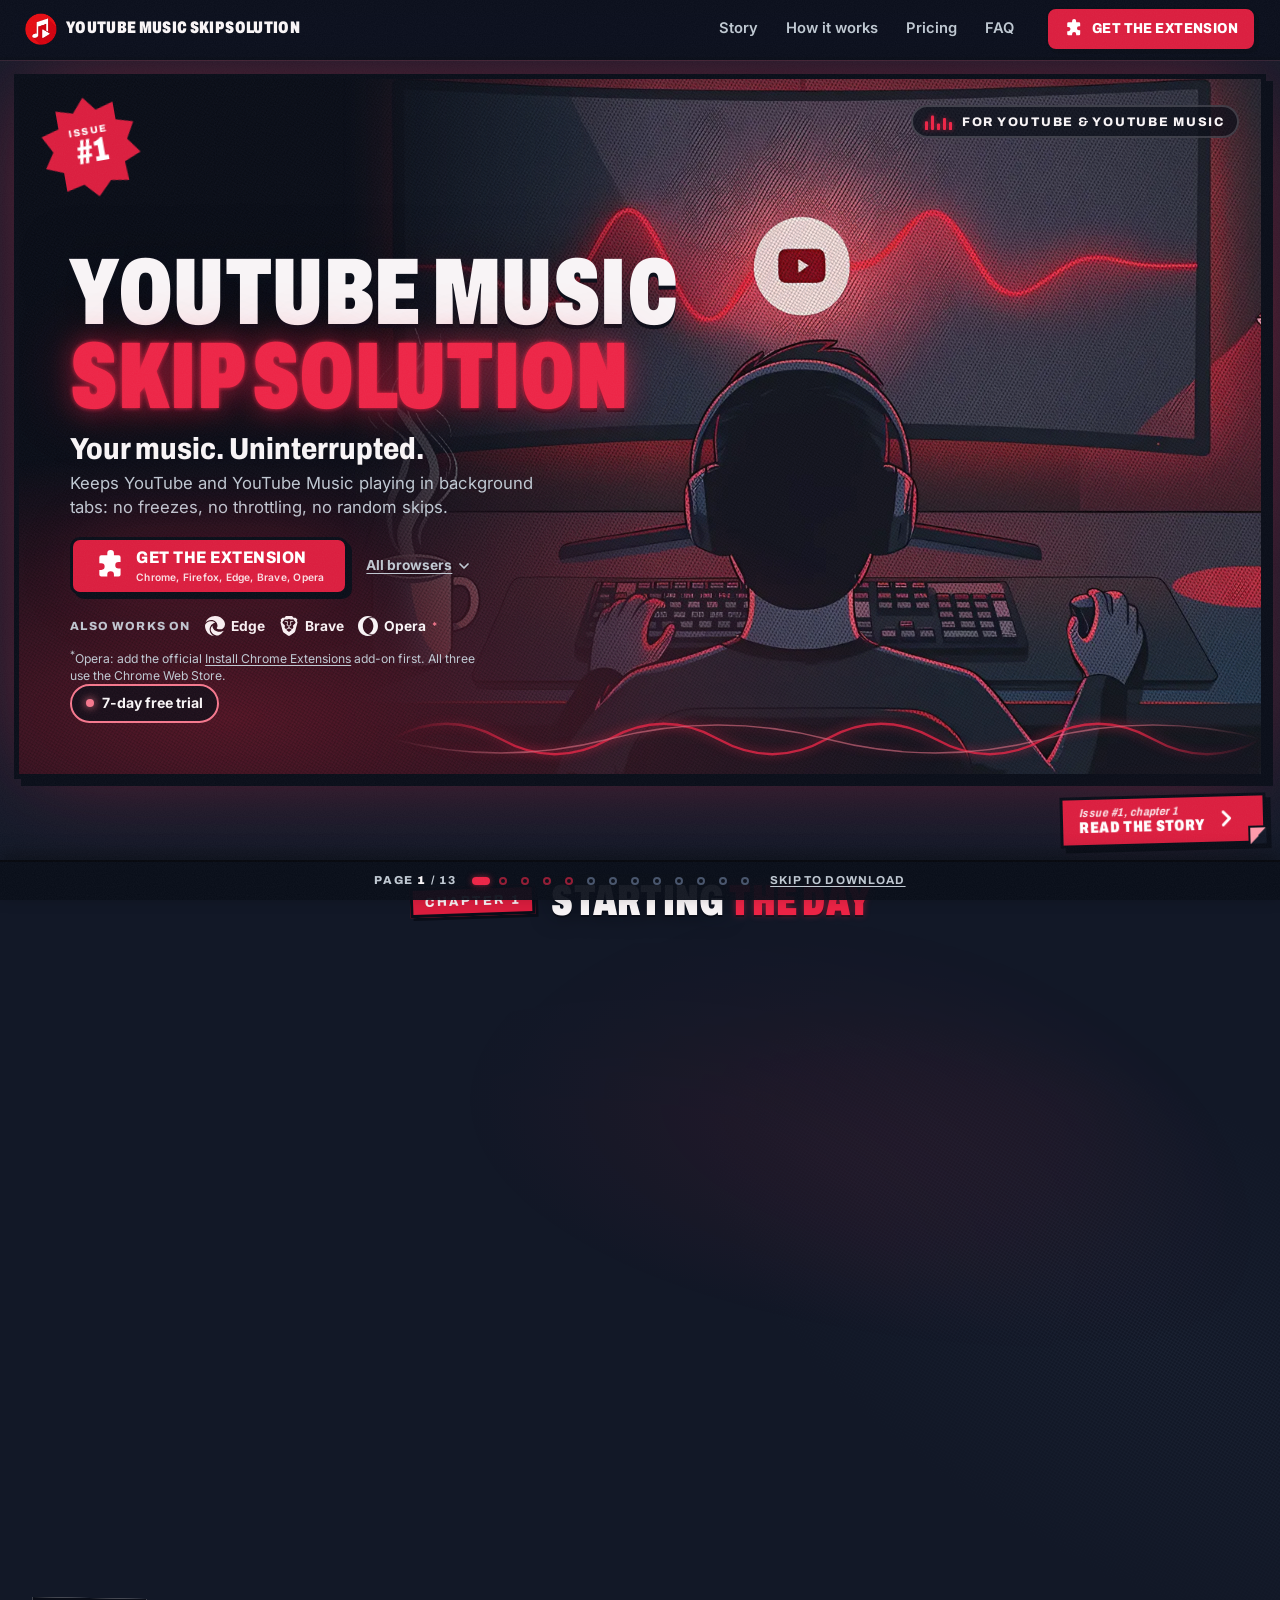
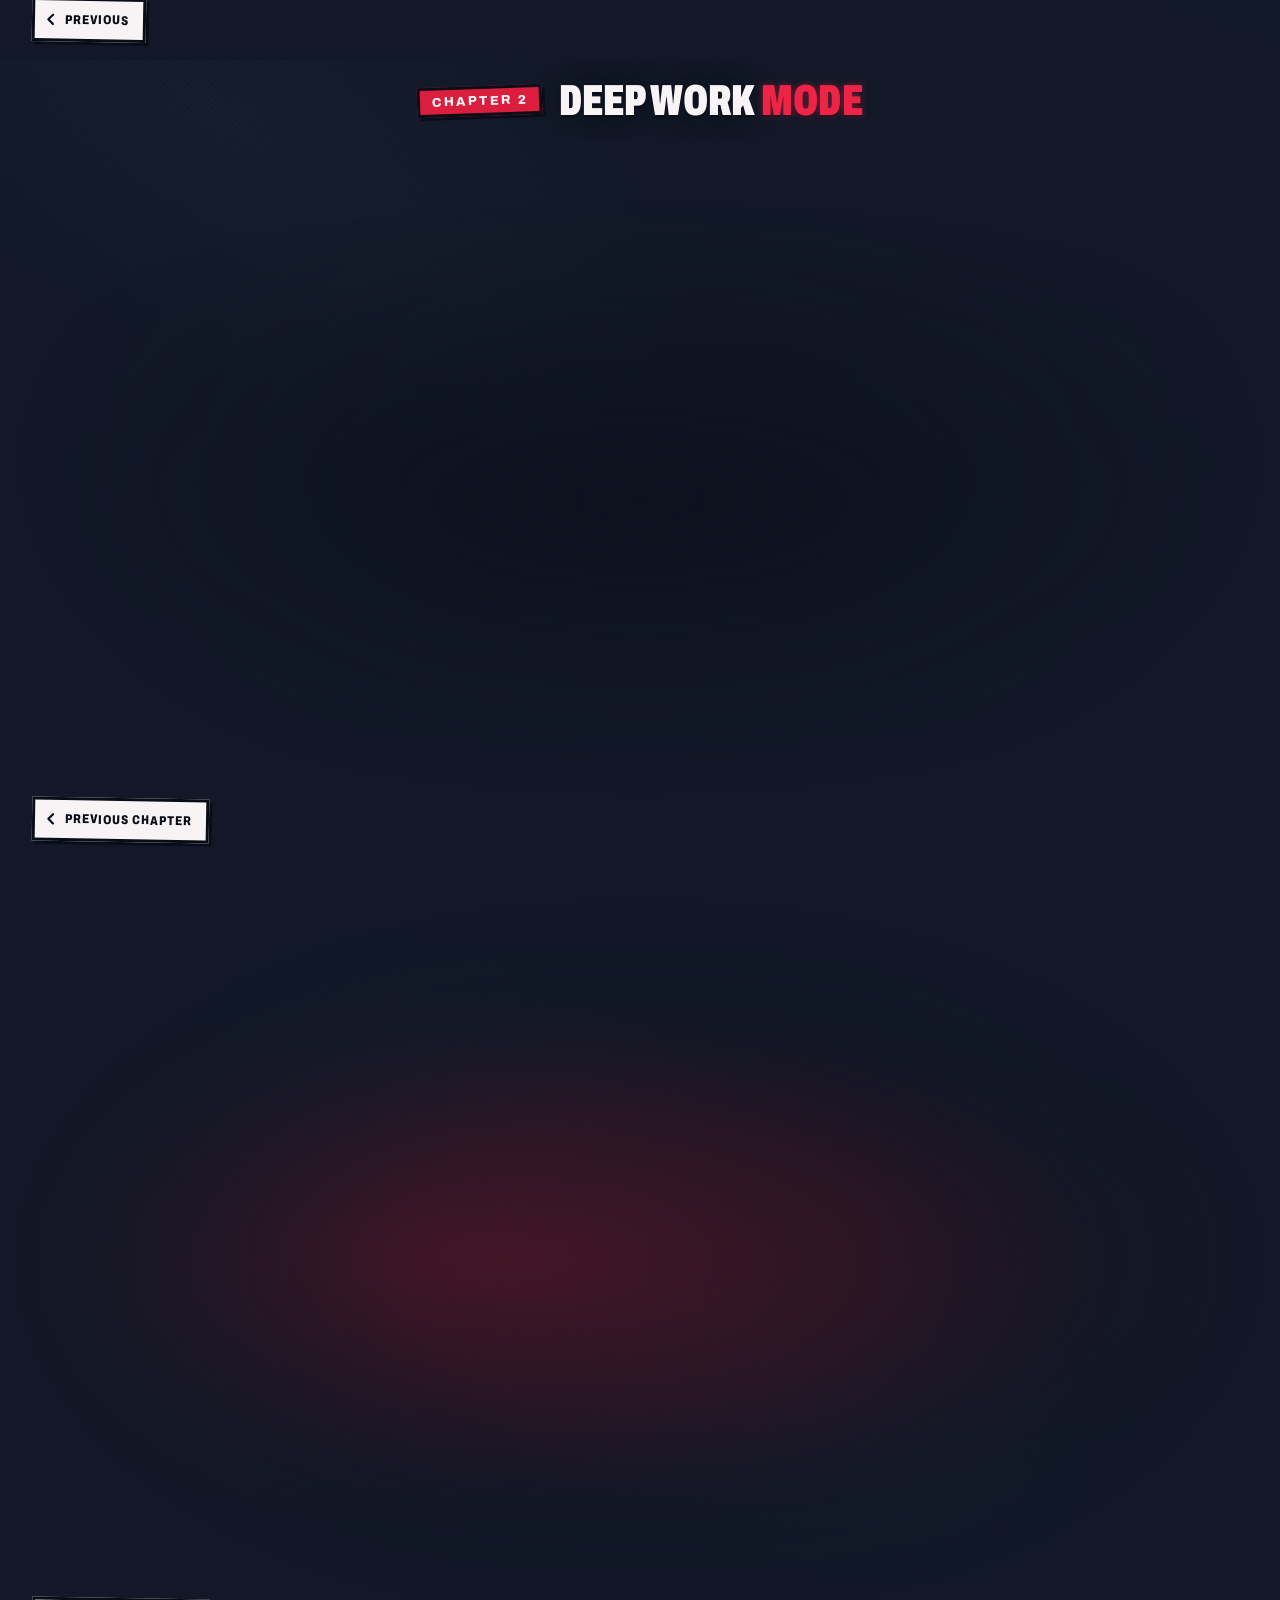
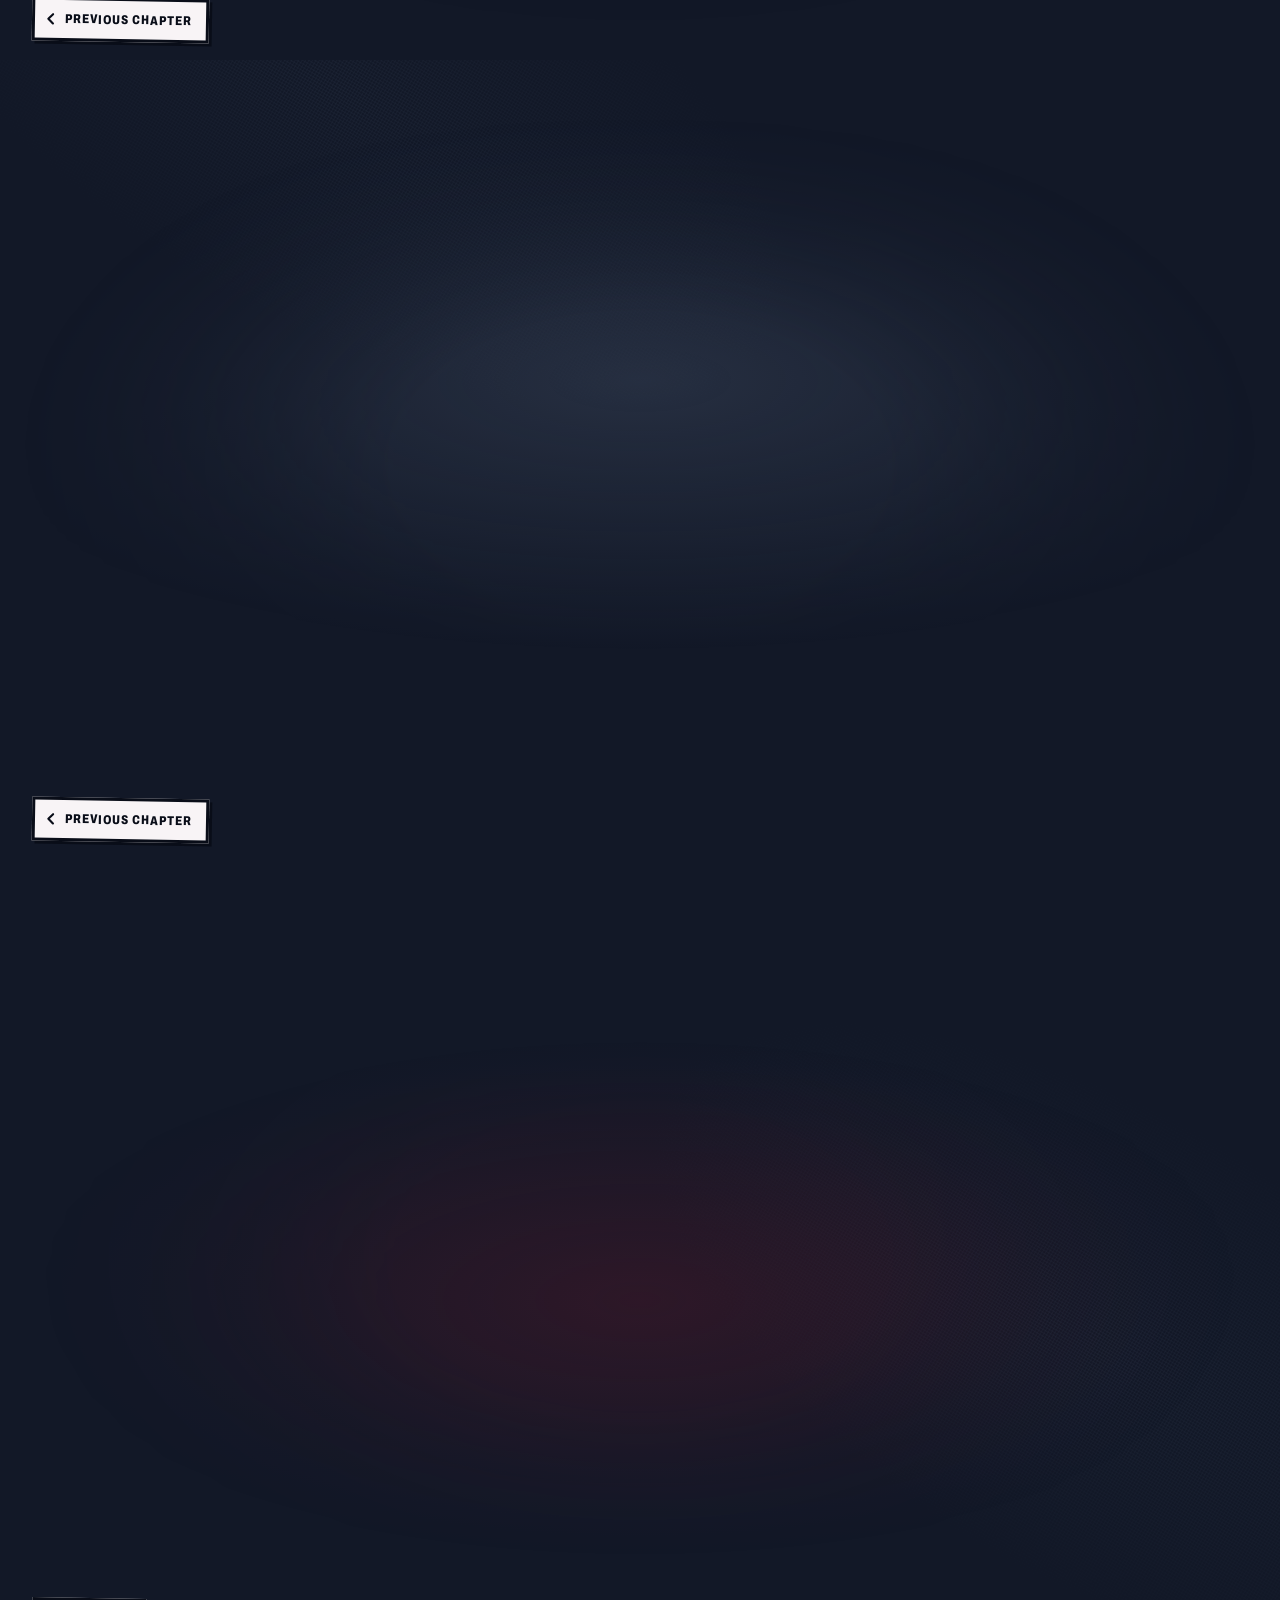
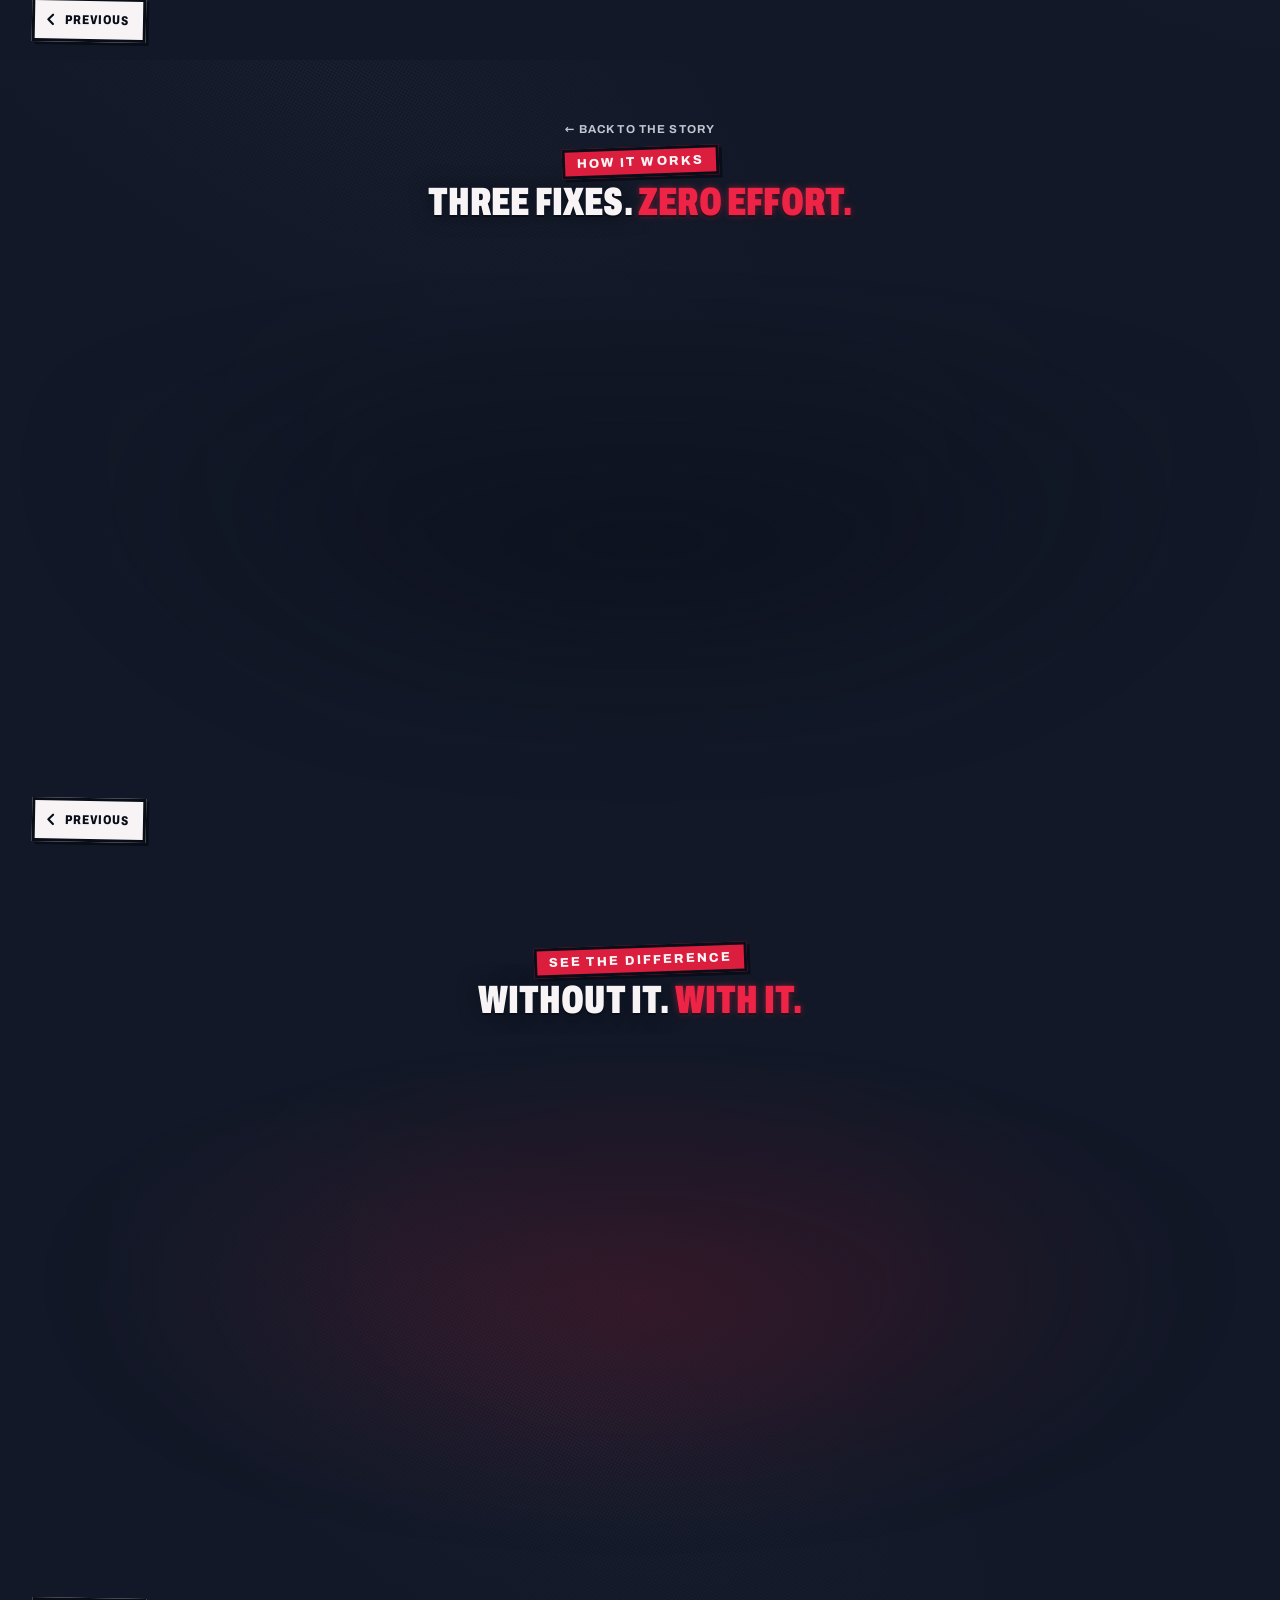
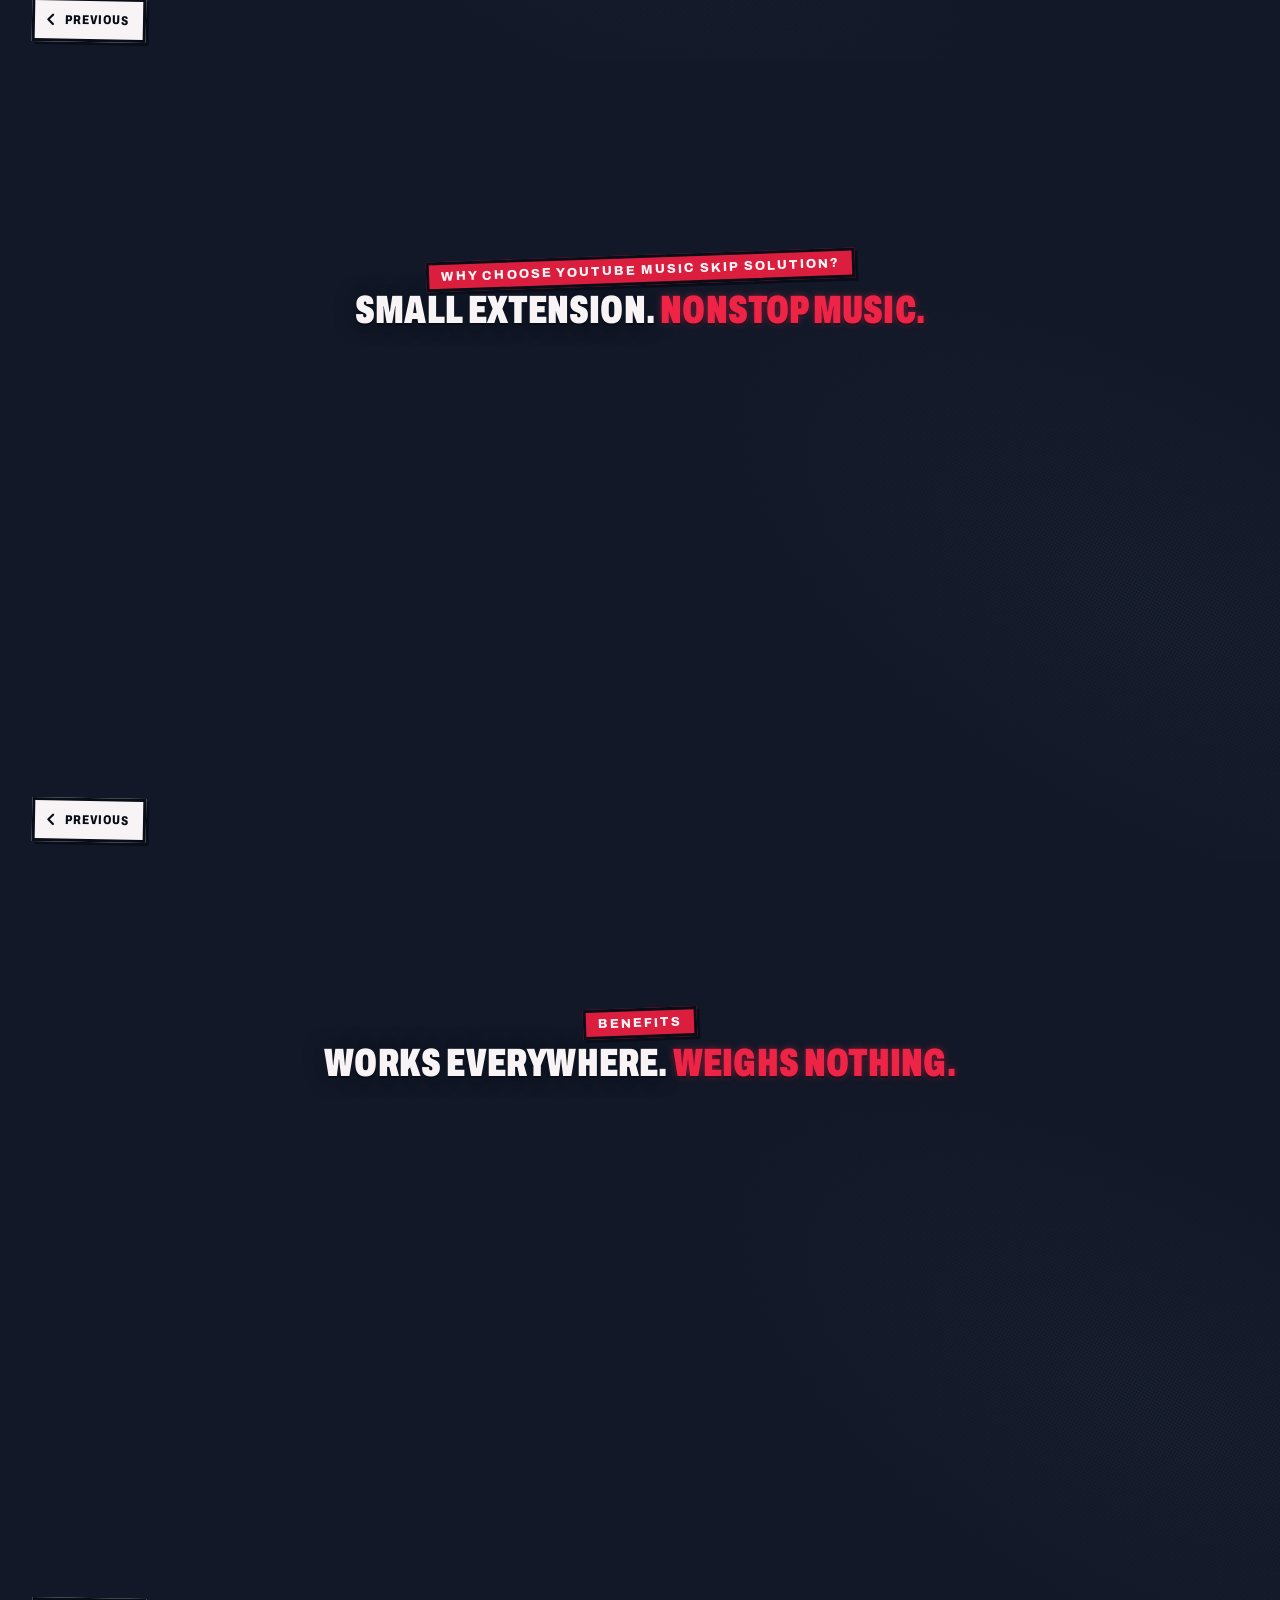
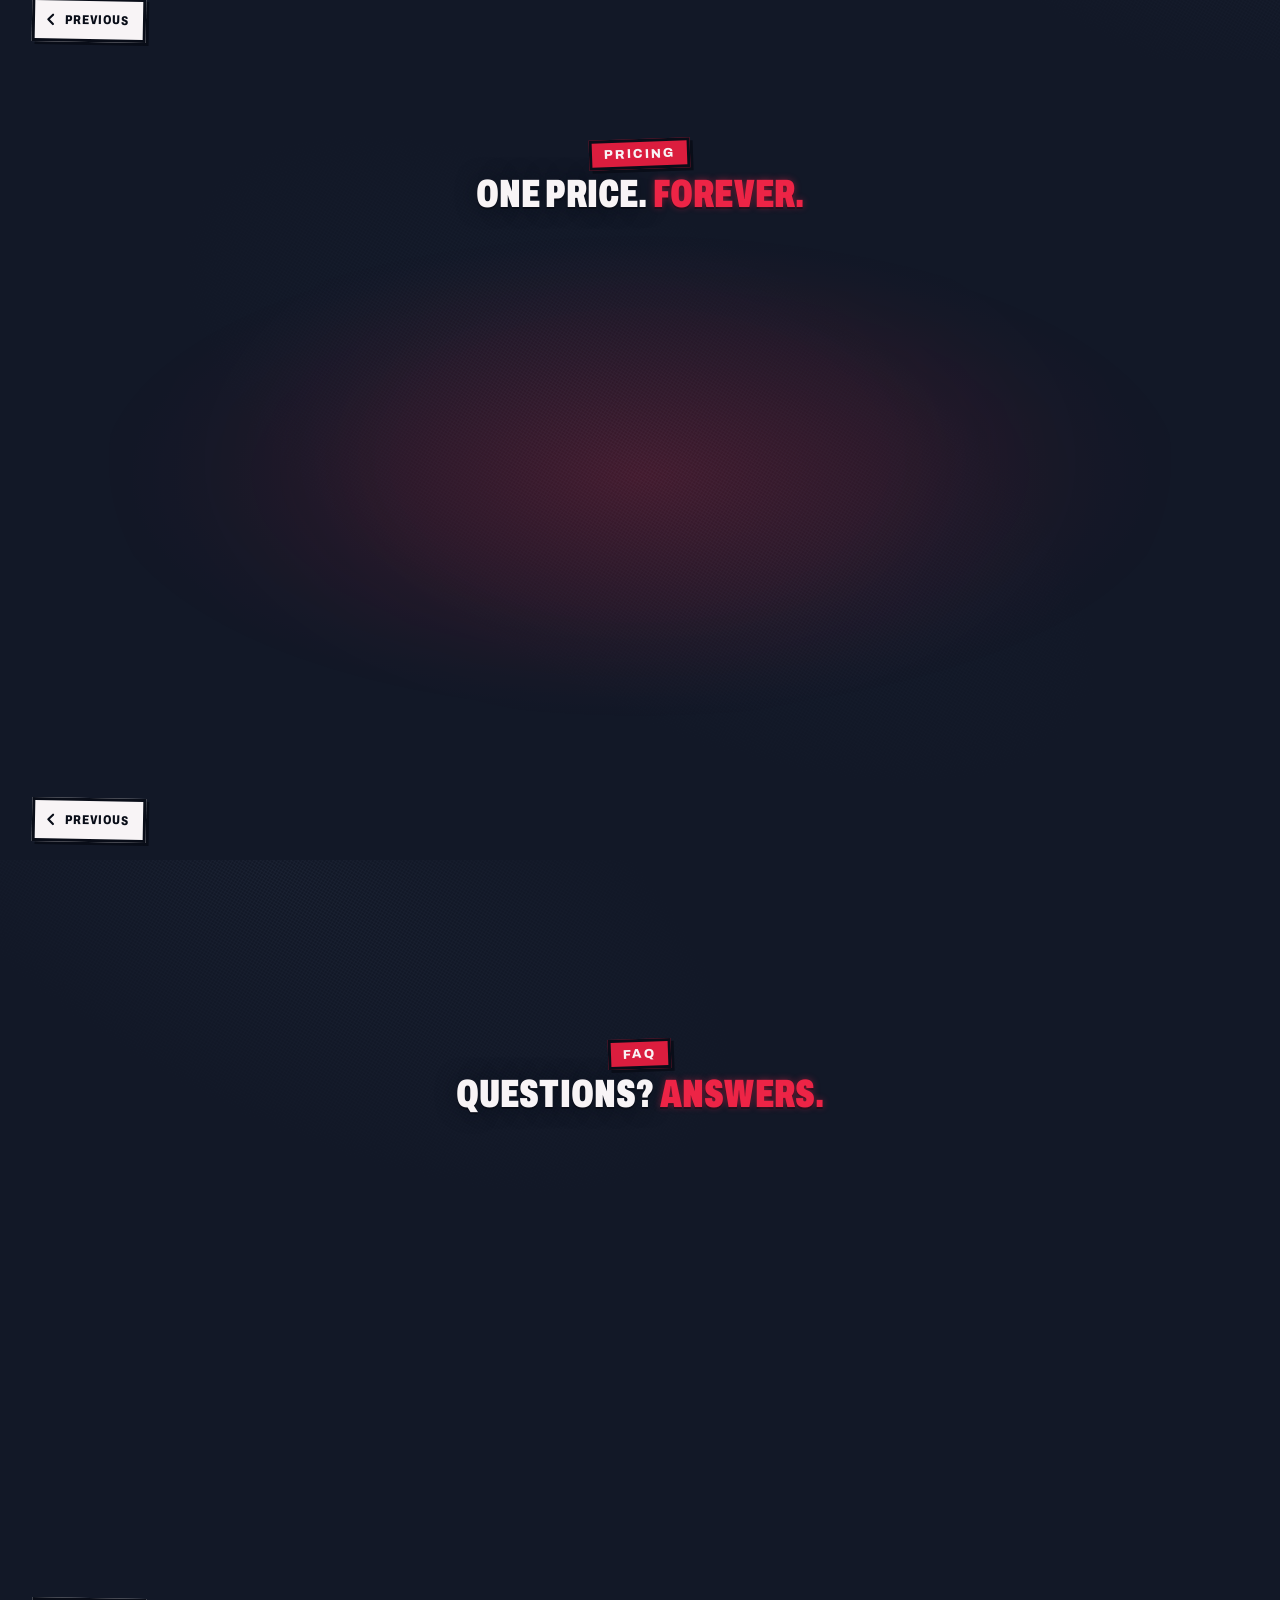
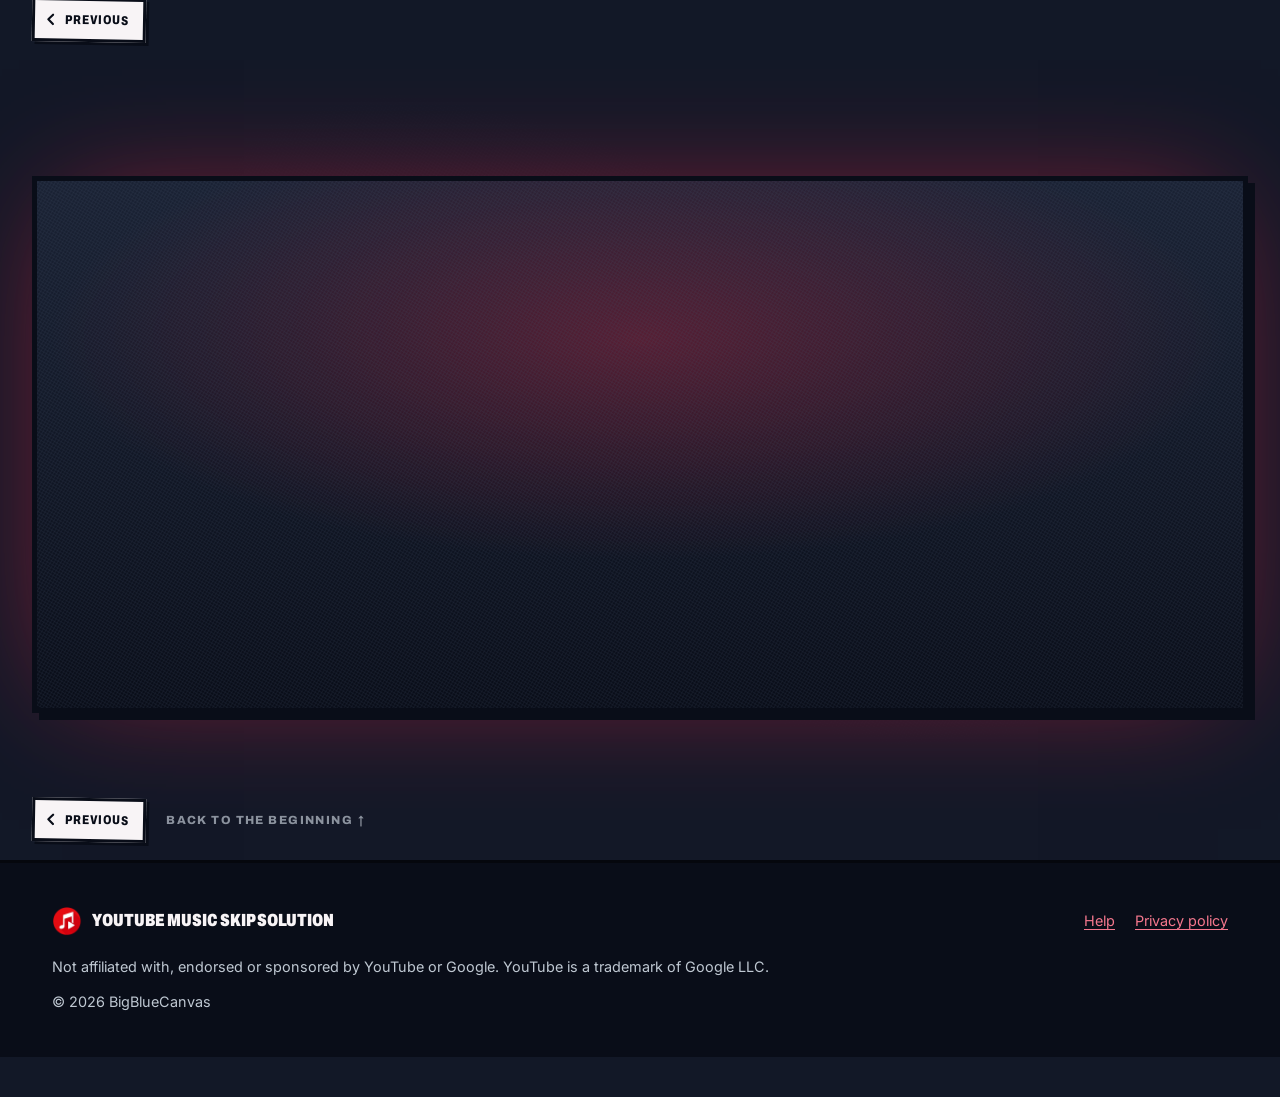
==== commit 31d45f98: "Add SEO help guides for YouTube playback issues" ====
--- a/index.html
+++ b/index.html
@@ -25,16 +25,16 @@
 <meta name="twitter:description" content="Keeps YouTube and YouTube Music playing in background tabs. No random skips, no freezes, no pause prompts.">
 <meta name="twitter:image" content="https://skipnomore.site/assets/img/og-image.jpg">
 <link rel="icon" href="favicon.ico" sizes="48x48">
-<link rel="icon" type="image/png" sizes="32x32" href="assets/img/favicon-32.png?v=202611071431">
-<link rel="icon" type="image/png" sizes="16x16" href="assets/img/favicon-16.png?v=202611071431">
-<link rel="apple-touch-icon" href="assets/img/apple-touch-icon.png?v=202611071431">
+<link rel="icon" type="image/png" sizes="32x32" href="assets/img/favicon-32.png?v=202611071732">
+<link rel="icon" type="image/png" sizes="16x16" href="assets/img/favicon-16.png?v=202611071732">
+<link rel="apple-touch-icon" href="assets/img/apple-touch-icon.png?v=202611071732">
 <link rel="manifest" href="site.webmanifest">
 
 <!-- Font preloads are injected only over http(s): a CORS font preload fails on file:// (fonts still load there via @font-face). -->
 <script>
   document.documentElement.classList.add('js');
   if (location.protocol !== 'file:') {
-    ['assets/fonts/archivo-latin-wdth-normal.woff2?v=202611071431', 'assets/fonts/inter-latin-wght-normal.woff2?v=202611071431'].forEach(function (href) {
+    ['assets/fonts/archivo-latin-wdth-normal.woff2?v=202611071732', 'assets/fonts/inter-latin-wght-normal.woff2?v=202611071732'].forEach(function (href) {
       var l = document.createElement('link');
       l.rel = 'preload'; l.as = 'font'; l.type = 'font/woff2'; l.crossOrigin = 'anonymous'; l.href = href;
       document.head.appendChild(l);
@@ -62,10 +62,10 @@
   }
 </script>
 <link rel="preload" as="image" type="image/webp"
-      imagesrcset="assets/img/panel-01-828.webp?v=202611071431 828w, assets/img/panel-01-1280.webp?v=202611071431 1280w, assets/img/panel-01-1920.webp?v=202611071431 1920w, assets/img/panel-01-2560.webp?v=202611071431 2560w, assets/img/panel-01-3840.webp?v=202611071431 3840w"
+      imagesrcset="assets/img/panel-01-828.webp?v=202611071732 828w, assets/img/panel-01-1280.webp?v=202611071732 1280w, assets/img/panel-01-1920.webp?v=202611071732 1920w, assets/img/panel-01-2560.webp?v=202611071732 2560w, assets/img/panel-01-3840.webp?v=202611071732 3840w"
       imagesizes="(max-width: 699px) 250vw, (max-width: 1100px) 130vw, 110vw" fetchpriority="high">
 
-<link rel="stylesheet" href="css/style.css?v=202611071431">
+<link rel="stylesheet" href="css/style.css?v=202611071732">
 
 <!-- Pricing and store URLs live in CONFIG at the top of js/main.js.
      Values written in this HTML are no-JS fallbacks only. -->
@@ -142,7 +142,7 @@
       "name": "What happens after the trial?",
       "acceptedAnswer": {
         "@type": "Answer",
-        "text": "Install free. Your 7-day trial starts automatically—no email or card. After that, unlock lifetime access for .99 once. No automatic charge. No subscription. Payment runs through ExtensionPay with Stripe."
+        "text": "Install free. Your 7-day trial starts automatically—no email or card. After that, unlock lifetime access for $1.99 once. No automatic charge. No subscription. Payment runs through ExtensionPay with Stripe."
       }
     },
     {
@@ -190,7 +190,7 @@
 <header class="nav" id="top">
   <div class="nav__inner">
     <a class="brand" href="#cover" aria-label="YouTube Music Skip Solution, back to top">
-      <img src="assets/img/icon-128.png?v=202611071431" width="128" height="128" alt="" class="brand__logo">
+      <img src="assets/img/icon-128.png?v=202611071732" width="128" height="128" alt="" class="brand__logo">
       <span class="brand__name" aria-hidden="true"><span class="brand__yt">YouTube Music </span>Skip Solution</span>
     </a>
     <nav class="nav__links" id="nav-links" aria-label="Main">
@@ -214,8 +214,8 @@
 <div class="page page--cover">
   <div class="cover__frame" data-tilt>
     <div class="cover__art" data-tilt-layer="-1">
-      <picture data-img="panel-01" data-sizes="(max-width: 699px) 250vw, (max-width: 1100px) 130vw, 110vw"><source type="image/webp" srcset="assets/img/panel-01-828.webp?v=202611071431 828w, assets/img/panel-01-1280.webp?v=202611071431 1280w, assets/img/panel-01-1920.webp?v=202611071431 1920w, assets/img/panel-01-2560.webp?v=202611071431 2560w, assets/img/panel-01-3840.webp?v=202611071431 3840w" sizes="(max-width: 699px) 250vw, (max-width: 1100px) 130vw, 110vw"><img fetchpriority="high" decoding="async"
-             alt="Comic cover art: a listener in headphones at a calm desk, a big play button glowing on the monitor." src="assets/img/panel-01-828.jpg?v=202611071431" srcset="assets/img/panel-01-828.jpg?v=202611071431 828w, assets/img/panel-01-1280.jpg?v=202611071431 1280w, assets/img/panel-01-1920.jpg?v=202611071431 1920w, assets/img/panel-01-2560.jpg?v=202611071431 2560w, assets/img/panel-01-3840.jpg?v=202611071431 3840w" sizes="(max-width: 699px) 250vw, (max-width: 1100px) 130vw, 110vw" width="3840" height="1926"></picture>
+      <picture data-img="panel-01" data-sizes="(max-width: 699px) 250vw, (max-width: 1100px) 130vw, 110vw"><source type="image/webp" srcset="assets/img/panel-01-828.webp?v=202611071732 828w, assets/img/panel-01-1280.webp?v=202611071732 1280w, assets/img/panel-01-1920.webp?v=202611071732 1920w, assets/img/panel-01-2560.webp?v=202611071732 2560w, assets/img/panel-01-3840.webp?v=202611071732 3840w" sizes="(max-width: 699px) 250vw, (max-width: 1100px) 130vw, 110vw"><img fetchpriority="high" decoding="async"
+             alt="Comic cover art: a listener in headphones at a calm desk, a big play button glowing on the monitor." src="assets/img/panel-01-828.jpg?v=202611071732" srcset="assets/img/panel-01-828.jpg?v=202611071732 828w, assets/img/panel-01-1280.jpg?v=202611071732 1280w, assets/img/panel-01-1920.jpg?v=202611071732 1920w, assets/img/panel-01-2560.jpg?v=202611071732 2560w, assets/img/panel-01-3840.jpg?v=202611071732 3840w" sizes="(max-width: 699px) 250vw, (max-width: 1100px) 130vw, 110vw" width="3840" height="1926"></picture>
     </div>
     <div class="cover__wave" aria-hidden="true">
       <svg class="wave-scroll" viewBox="0 0 800 60" preserveAspectRatio="none">
@@ -275,30 +275,30 @@
         <div class="page__grid ch1__grid">
           <figure class="panel p-wide" data-reveal="ink" data-beat="1">
             <div class="panel__art" data-hover>
-              <picture data-img="panel-01" data-sizes="(min-width: 700px) 74vw, 100vw"><source type="image/webp" srcset="assets/img/panel-01-828.webp?v=202611071431 828w, assets/img/panel-01-1280.webp?v=202611071431 1280w, assets/img/panel-01-1920.webp?v=202611071431 1920w, assets/img/panel-01-2560.webp?v=202611071431 2560w, assets/img/panel-01-3840.webp?v=202611071431 3840w" sizes="(min-width: 700px) 74vw, 100vw"><img alt="Wide shot: morning at the desk. A steaming mug, a plant, a desk lamp, and a red waveform rolling across the monitor while the listener settles in with headphones on." loading="lazy" decoding="async" src="assets/img/panel-01-828.jpg?v=202611071431" srcset="assets/img/panel-01-828.jpg?v=202611071431 828w, assets/img/panel-01-1280.jpg?v=202611071431 1280w, assets/img/panel-01-1920.jpg?v=202611071431 1920w, assets/img/panel-01-2560.jpg?v=202611071431 2560w, assets/img/panel-01-3840.jpg?v=202611071431 3840w" sizes="(min-width: 700px) 74vw, 100vw" width="3840" height="1926"></picture>
+              <picture data-img="panel-01" data-sizes="(min-width: 700px) 74vw, 100vw"><source type="image/webp" srcset="assets/img/panel-01-828.webp?v=202611071732 828w, assets/img/panel-01-1280.webp?v=202611071732 1280w, assets/img/panel-01-1920.webp?v=202611071732 1920w, assets/img/panel-01-2560.webp?v=202611071732 2560w, assets/img/panel-01-3840.webp?v=202611071732 3840w" sizes="(min-width: 700px) 74vw, 100vw"><img alt="Wide shot: morning at the desk. A steaming mug, a plant, a desk lamp, and a red waveform rolling across the monitor while the listener settles in with headphones on." loading="lazy" decoding="async" src="assets/img/panel-01-828.jpg?v=202611071732" srcset="assets/img/panel-01-828.jpg?v=202611071732 828w, assets/img/panel-01-1280.jpg?v=202611071732 1280w, assets/img/panel-01-1920.jpg?v=202611071732 1920w, assets/img/panel-01-2560.jpg?v=202611071732 2560w, assets/img/panel-01-3840.jpg?v=202611071732 3840w" sizes="(min-width: 700px) 74vw, 100vw" width="3840" height="1926"></picture>
             </div>
             <figcaption class="caption caption--tl" data-reveal="caption" data-beat="2">7:57 AM. Coffee&rsquo;s hot. Playlist&rsquo;s on.</figcaption>
           </figure>
           <figure class="panel p-head" data-reveal="ink" data-beat="3">
             <div class="panel__art" data-hover>
-              <picture data-img="cu-01-head" data-sizes="(min-width: 700px) 26vw, 50vw"><source type="image/webp" srcset="assets/img/cu-01-head-480.webp?v=202611071431 480w, assets/img/cu-01-head-800.webp?v=202611071431 800w, assets/img/cu-01-head.webp?v=202611071431 832w" sizes="(min-width: 700px) 26vw, 50vw"><img alt="Close-up: the back of the listener's head, big headphones on, hands on the keyboard." loading="lazy" decoding="async" src="assets/img/cu-01-head-800.jpg?v=202611071431" srcset="assets/img/cu-01-head-480.jpg?v=202611071431 480w, assets/img/cu-01-head-800.jpg?v=202611071431 800w, assets/img/cu-01-head.jpg?v=202611071431 832w" sizes="(min-width: 700px) 26vw, 50vw" width="832" height="800"></picture>
+              <picture data-img="cu-01-head" data-sizes="(min-width: 700px) 26vw, 50vw"><source type="image/webp" srcset="assets/img/cu-01-head-480.webp?v=202611071732 480w, assets/img/cu-01-head-800.webp?v=202611071732 800w, assets/img/cu-01-head.webp?v=202611071732 832w" sizes="(min-width: 700px) 26vw, 50vw"><img alt="Close-up: the back of the listener's head, big headphones on, hands on the keyboard." loading="lazy" decoding="async" src="assets/img/cu-01-head-800.jpg?v=202611071732" srcset="assets/img/cu-01-head-480.jpg?v=202611071732 480w, assets/img/cu-01-head-800.jpg?v=202611071732 800w, assets/img/cu-01-head.jpg?v=202611071732 832w" sizes="(min-width: 700px) 26vw, 50vw" width="832" height="800"></picture>
             </div>
             <p class="bubble bubble--head" data-reveal="pop" data-beat="4">Perfect.</p>
           </figure>
           <figure class="panel p-mug" data-reveal="ink" data-beat="4">
             <div class="panel__art" data-hover>
-              <picture data-img="cu-01-mug" data-sizes="(min-width: 700px) 13vw, 25vw"><source type="image/webp" srcset="assets/img/cu-01-mug-480.webp?v=202611071431 480w, assets/img/cu-01-mug.webp?v=202611071431 512w" sizes="(min-width: 700px) 13vw, 25vw"><img alt="Insert: the coffee mug, still steaming." loading="lazy" decoding="async" src="assets/img/cu-01-mug.jpg?v=202611071431" srcset="assets/img/cu-01-mug-480.jpg?v=202611071431 480w, assets/img/cu-01-mug.jpg?v=202611071431 512w" sizes="(min-width: 700px) 13vw, 25vw" width="512" height="976"></picture>
+              <picture data-img="cu-01-mug" data-sizes="(min-width: 700px) 13vw, 25vw"><source type="image/webp" srcset="assets/img/cu-01-mug-480.webp?v=202611071732 480w, assets/img/cu-01-mug.webp?v=202611071732 512w" sizes="(min-width: 700px) 13vw, 25vw"><img alt="Insert: the coffee mug, still steaming." loading="lazy" decoding="async" src="assets/img/cu-01-mug.jpg?v=202611071732" srcset="assets/img/cu-01-mug-480.jpg?v=202611071732 480w, assets/img/cu-01-mug.jpg?v=202611071732 512w" sizes="(min-width: 700px) 13vw, 25vw" width="512" height="976"></picture>
             </div>
             <span class="sfx sfx--slurp" aria-hidden="true" data-reveal="sfx" data-beat="5">Slurp!</span>
           </figure>
           <figure class="panel p-lamp" data-reveal="ink" data-beat="5">
             <div class="panel__art" data-hover>
-              <picture data-img="cu-01-lamp" data-sizes="(min-width: 700px) 13vw, 25vw"><source type="image/webp" srcset="assets/img/cu-01-lamp-480.webp?v=202611071431 480w, assets/img/cu-01-lamp.webp?v=202611071431 656w" sizes="(min-width: 700px) 13vw, 25vw"><img alt="Insert: the desk lamp throws a warm red pool of light." loading="lazy" decoding="async" src="assets/img/cu-01-lamp.jpg?v=202611071431" srcset="assets/img/cu-01-lamp-480.jpg?v=202611071431 480w, assets/img/cu-01-lamp.jpg?v=202611071431 656w" sizes="(min-width: 700px) 13vw, 25vw" width="656" height="960"></picture>
+              <picture data-img="cu-01-lamp" data-sizes="(min-width: 700px) 13vw, 25vw"><source type="image/webp" srcset="assets/img/cu-01-lamp-480.webp?v=202611071732 480w, assets/img/cu-01-lamp.webp?v=202611071732 656w" sizes="(min-width: 700px) 13vw, 25vw"><img alt="Insert: the desk lamp throws a warm red pool of light." loading="lazy" decoding="async" src="assets/img/cu-01-lamp.jpg?v=202611071732" srcset="assets/img/cu-01-lamp-480.jpg?v=202611071732 480w, assets/img/cu-01-lamp.jpg?v=202611071732 656w" sizes="(min-width: 700px) 13vw, 25vw" width="656" height="960"></picture>
             </div>
           </figure>
           <figure class="panel p-strip" data-reveal="ink" data-beat="6">
             <div class="panel__art" data-hover>
-              <picture data-img="cu-01-wave" data-sizes="100vw"><source type="image/webp" srcset="assets/img/cu-01-wave-480.webp?v=202611071431 480w, assets/img/cu-01-wave-800.webp?v=202611071431 800w, assets/img/cu-01-wave.webp?v=202611071431 900w, assets/img/cu-01-wave-1200.webp?v=202611071431 1200w, assets/img/cu-01-wave-1600.webp?v=202611071431 1600w" sizes="100vw"><img alt="Strip panel: the play button on screen, a red waveform either side of it." loading="lazy" decoding="async" src="assets/img/cu-01-wave-800.jpg?v=202611071431" srcset="assets/img/cu-01-wave-480.jpg?v=202611071431 480w, assets/img/cu-01-wave-800.jpg?v=202611071431 800w, assets/img/cu-01-wave.jpg?v=202611071431 900w, assets/img/cu-01-wave-1200.jpg?v=202611071431 1200w, assets/img/cu-01-wave-1600.jpg?v=202611071431 1600w" sizes="100vw" width="1600" height="307"></picture>
+              <picture data-img="cu-01-wave" data-sizes="100vw"><source type="image/webp" srcset="assets/img/cu-01-wave-480.webp?v=202611071732 480w, assets/img/cu-01-wave-800.webp?v=202611071732 800w, assets/img/cu-01-wave.webp?v=202611071732 900w, assets/img/cu-01-wave-1200.webp?v=202611071732 1200w, assets/img/cu-01-wave-1600.webp?v=202611071732 1600w" sizes="100vw"><img alt="Strip panel: the play button on screen, a red waveform either side of it." loading="lazy" decoding="async" src="assets/img/cu-01-wave-800.jpg?v=202611071732" srcset="assets/img/cu-01-wave-480.jpg?v=202611071732 480w, assets/img/cu-01-wave-800.jpg?v=202611071732 800w, assets/img/cu-01-wave.jpg?v=202611071732 900w, assets/img/cu-01-wave-1200.jpg?v=202611071732 1200w, assets/img/cu-01-wave-1600.jpg?v=202611071732 1600w" sizes="100vw" width="1600" height="307"></picture>
             </div>
             <figcaption class="caption caption--br caption--red" data-reveal="caption" data-beat="7">Now playing. On repeat.</figcaption>
           </figure>
@@ -324,13 +324,13 @@
         <div class="page__grid ch2__grid">
           <figure class="panel p-main" data-reveal="ink" data-beat="1">
             <div class="panel__art" data-hover>
-              <picture data-img="panel-02" data-sizes="(min-width: 700px) 77vw, 100vw"><source type="image/webp" srcset="assets/img/panel-02-828.webp?v=202611071431 828w, assets/img/panel-02-1280.webp?v=202611071431 1280w, assets/img/panel-02-1920.webp?v=202611071431 1920w, assets/img/panel-02-2560.webp?v=202611071431 2560w, assets/img/panel-02-3840.webp?v=202611071431 3840w" sizes="(min-width: 700px) 77vw, 100vw"><img alt="Deep focus: code and a project dashboard fill the monitor, the music still playing, a bead of sweat on the listener's brow." loading="lazy" decoding="async" src="assets/img/panel-02-828.jpg?v=202611071431" srcset="assets/img/panel-02-828.jpg?v=202611071431 828w, assets/img/panel-02-1280.jpg?v=202611071431 1280w, assets/img/panel-02-1920.jpg?v=202611071431 1920w, assets/img/panel-02-2560.jpg?v=202611071431 2560w, assets/img/panel-02-3840.jpg?v=202611071431 3840w" sizes="(min-width: 700px) 77vw, 100vw" width="3840" height="1935"></picture>
+              <picture data-img="panel-02" data-sizes="(min-width: 700px) 77vw, 100vw"><source type="image/webp" srcset="assets/img/panel-02-828.webp?v=202611071732 828w, assets/img/panel-02-1280.webp?v=202611071732 1280w, assets/img/panel-02-1920.webp?v=202611071732 1920w, assets/img/panel-02-2560.webp?v=202611071732 2560w, assets/img/panel-02-3840.webp?v=202611071732 3840w" sizes="(min-width: 700px) 77vw, 100vw"><img alt="Deep focus: code and a project dashboard fill the monitor, the music still playing, a bead of sweat on the listener's brow." loading="lazy" decoding="async" src="assets/img/panel-02-828.jpg?v=202611071732" srcset="assets/img/panel-02-828.jpg?v=202611071732 828w, assets/img/panel-02-1280.jpg?v=202611071732 1280w, assets/img/panel-02-1920.jpg?v=202611071732 1920w, assets/img/panel-02-2560.jpg?v=202611071732 2560w, assets/img/panel-02-3840.jpg?v=202611071732 3840w" sizes="(min-width: 700px) 77vw, 100vw" width="3840" height="1935"></picture>
             </div>
             <figcaption class="caption caption--tl" data-reveal="caption" data-beat="2">You switch tabs. The music keeps you going&hellip;</figcaption>
           </figure>
           <figure class="panel p-code" data-reveal="ink" data-beat="3">
             <div class="panel__art" data-hover>
-              <picture data-img="cu-02-code" data-sizes="(min-width: 700px) 23vw, 50vw"><source type="image/webp" srcset="assets/img/cu-02-code-480.webp?v=202611071431 480w, assets/img/cu-02-code-800.webp?v=202611071431 800w, assets/img/cu-02-code.webp?v=202611071431 900w" sizes="(min-width: 700px) 23vw, 50vw"><img alt="Close-up: lines of code glowing on the screen, the music tab still open." loading="lazy" decoding="async" src="assets/img/cu-02-code-800.jpg?v=202611071431" srcset="assets/img/cu-02-code-480.jpg?v=202611071431 480w, assets/img/cu-02-code-800.jpg?v=202611071431 800w, assets/img/cu-02-code.jpg?v=202611071431 900w" sizes="(min-width: 700px) 23vw, 50vw" width="900" height="729"></picture>
+              <picture data-img="cu-02-code" data-sizes="(min-width: 700px) 23vw, 50vw"><source type="image/webp" srcset="assets/img/cu-02-code-480.webp?v=202611071732 480w, assets/img/cu-02-code-800.webp?v=202611071732 800w, assets/img/cu-02-code.webp?v=202611071732 900w" sizes="(min-width: 700px) 23vw, 50vw"><img alt="Close-up: lines of code glowing on the screen, the music tab still open." loading="lazy" decoding="async" src="assets/img/cu-02-code-800.jpg?v=202611071732" srcset="assets/img/cu-02-code-480.jpg?v=202611071732 480w, assets/img/cu-02-code-800.jpg?v=202611071732 800w, assets/img/cu-02-code.jpg?v=202611071732 900w" sizes="(min-width: 700px) 23vw, 50vw" width="900" height="729"></picture>
               <div class="tabs" aria-hidden="true">
                 <span class="tabs__tab tabs__tab--music">&#9835; Focus playlist</span>
                 <span class="tabs__tab tabs__tab--code is-active">main.js</span>
@@ -339,7 +339,7 @@
           </figure>
           <figure class="panel p-head2" data-reveal="ink" data-beat="4">
             <div class="panel__art" data-hover>
-              <picture data-img="cu-02-head" data-sizes="(min-width: 700px) 23vw, 50vw"><source type="image/webp" srcset="assets/img/cu-02-head-480.webp?v=202611071431 480w, assets/img/cu-02-head-800.webp?v=202611071431 800w, assets/img/cu-02-head.webp?v=202611071431 900w" sizes="(min-width: 700px) 23vw, 50vw"><img alt="Close-up: the listener leans in, sweat marks flying, totally in the zone." loading="lazy" decoding="async" src="assets/img/cu-02-head-800.jpg?v=202611071431" srcset="assets/img/cu-02-head-480.jpg?v=202611071431 480w, assets/img/cu-02-head-800.jpg?v=202611071431 800w, assets/img/cu-02-head.jpg?v=202611071431 900w" sizes="(min-width: 700px) 23vw, 50vw" width="900" height="743"></picture>
+              <picture data-img="cu-02-head" data-sizes="(min-width: 700px) 23vw, 50vw"><source type="image/webp" srcset="assets/img/cu-02-head-480.webp?v=202611071732 480w, assets/img/cu-02-head-800.webp?v=202611071732 800w, assets/img/cu-02-head.webp?v=202611071732 900w" sizes="(min-width: 700px) 23vw, 50vw"><img alt="Close-up: the listener leans in, sweat marks flying, totally in the zone." loading="lazy" decoding="async" src="assets/img/cu-02-head-800.jpg?v=202611071732" srcset="assets/img/cu-02-head-480.jpg?v=202611071732 480w, assets/img/cu-02-head-800.jpg?v=202611071732 800w, assets/img/cu-02-head.jpg?v=202611071732 900w" sizes="(min-width: 700px) 23vw, 50vw" width="900" height="743"></picture>
             </div>
             <span class="sfx sfx--tap" aria-hidden="true" data-reveal="sfx" data-beat="5">Tak tak tak</span>
           </figure>
@@ -366,7 +366,7 @@
         <div class="page__grid chaos">
           <figure class="panel c-main" data-reveal="ink" data-beat="1">
             <div class="panel__art" data-hover>
-              <picture data-img="panel-03" data-sizes="(min-width: 700px) 64vw, 100vw"><source type="image/webp" srcset="assets/img/panel-03-828.webp?v=202611071431 828w, assets/img/panel-03-1280.webp?v=202611071431 1280w, assets/img/panel-03-1920.webp?v=202611071431 1920w, assets/img/panel-03-2560.webp?v=202611071431 2560w, assets/img/panel-03-3840.webp?v=202611071431 3840w" sizes="(min-width: 700px) 64vw, 100vw"><img alt="Chaos: skip windows explode out of the monitor, ERROR warnings flash, and the listener grabs their head in both hands." loading="lazy" decoding="async" src="assets/img/panel-03-828.jpg?v=202611071431" srcset="assets/img/panel-03-828.jpg?v=202611071431 828w, assets/img/panel-03-1280.jpg?v=202611071431 1280w, assets/img/panel-03-1920.jpg?v=202611071431 1920w, assets/img/panel-03-2560.jpg?v=202611071431 2560w, assets/img/panel-03-3840.jpg?v=202611071431 3840w" sizes="(min-width: 700px) 64vw, 100vw" width="3840" height="1926"></picture>
+              <picture data-img="panel-03" data-sizes="(min-width: 700px) 64vw, 100vw"><source type="image/webp" srcset="assets/img/panel-03-828.webp?v=202611071732 828w, assets/img/panel-03-1280.webp?v=202611071732 1280w, assets/img/panel-03-1920.webp?v=202611071732 1920w, assets/img/panel-03-2560.webp?v=202611071732 2560w, assets/img/panel-03-3840.webp?v=202611071732 3840w" sizes="(min-width: 700px) 64vw, 100vw"><img alt="Chaos: skip windows explode out of the monitor, ERROR warnings flash, and the listener grabs their head in both hands." loading="lazy" decoding="async" src="assets/img/panel-03-828.jpg?v=202611071732" srcset="assets/img/panel-03-828.jpg?v=202611071732 828w, assets/img/panel-03-1280.jpg?v=202611071732 1280w, assets/img/panel-03-1920.jpg?v=202611071732 1920w, assets/img/panel-03-2560.jpg?v=202611071732 2560w, assets/img/panel-03-3840.jpg?v=202611071732 3840w" sizes="(min-width: 700px) 64vw, 100vw" width="3840" height="1926"></picture>
             </div>
             <figcaption class="caption caption--tl caption--alarm" data-reveal="caption" data-beat="8">Your playlist skips itself. Focus gone.</figcaption>
             <span class="sfx sfx--next1" aria-hidden="true" data-reveal="sfx" data-beat="4">Next!</span>
@@ -374,9 +374,9 @@
             <span class="sfx sfx--next3" aria-hidden="true" data-reveal="sfx" data-beat="4" style="--d: .44s">Next!</span>
             <span class="sfx sfx--next4" aria-hidden="true" data-reveal="sfx" data-beat="4" style="--d: .6s">Next!</span>
             <div class="c-skips" aria-hidden="true">
-              <picture class="skip-tile" data-img="cu-03-skip" data-reveal="slam" data-beat="5"><source type="image/webp" srcset="assets/img/cu-03-skip.webp?v=202611071431"><img alt="" loading="lazy" decoding="async" src="assets/img/cu-03-skip.jpg?v=202611071431" width="464" height="352"></picture>
-              <picture class="skip-tile" data-img="cu-03-skip" data-reveal="slam" data-beat="5" style="--d: .12s"><source type="image/webp" srcset="assets/img/cu-03-skip.webp?v=202611071431"><img alt="" loading="lazy" decoding="async" src="assets/img/cu-03-skip.jpg?v=202611071431" width="464" height="352"></picture>
-              <picture class="skip-tile" data-img="cu-03-skip" data-reveal="slam" data-beat="5" style="--d: .24s"><source type="image/webp" srcset="assets/img/cu-03-skip.webp?v=202611071431"><img alt="" loading="lazy" decoding="async" src="assets/img/cu-03-skip.jpg?v=202611071431" width="464" height="352"></picture>
+              <picture class="skip-tile" data-img="cu-03-skip" data-reveal="slam" data-beat="5"><source type="image/webp" srcset="assets/img/cu-03-skip.webp?v=202611071732"><img alt="" loading="lazy" decoding="async" src="assets/img/cu-03-skip.jpg?v=202611071732" width="464" height="352"></picture>
+              <picture class="skip-tile" data-img="cu-03-skip" data-reveal="slam" data-beat="5" style="--d: .12s"><source type="image/webp" srcset="assets/img/cu-03-skip.webp?v=202611071732"><img alt="" loading="lazy" decoding="async" src="assets/img/cu-03-skip.jpg?v=202611071732" width="464" height="352"></picture>
+              <picture class="skip-tile" data-img="cu-03-skip" data-reveal="slam" data-beat="5" style="--d: .24s"><source type="image/webp" srcset="assets/img/cu-03-skip.webp?v=202611071732"><img alt="" loading="lazy" decoding="async" src="assets/img/cu-03-skip.jpg?v=202611071732" width="464" height="352"></picture>
             </div>
             <div class="yt-dialog" role="img" aria-label="Then a pop-up on top: Video paused. Continue watching?" data-reveal="pop" data-beat="7">
               <p class="yt-dialog__text">Video paused. Continue watching?</p>
@@ -404,13 +404,13 @@
           </figure>
           <figure class="panel c-screen" data-reveal="slam" data-beat="5">
             <div class="panel__art" data-hover>
-              <picture data-img="cu-03-screen" data-sizes="(min-width: 700px) 36vw, 42vw"><source type="image/webp" srcset="assets/img/cu-03-screen-480.webp?v=202611071431 480w, assets/img/cu-03-screen-800.webp?v=202611071431 800w, assets/img/cu-03-screen.webp?v=202611071431 900w, assets/img/cu-03-screen-1200.webp?v=202611071431 1200w, assets/img/cu-03-screen-1600.webp?v=202611071431 1600w" sizes="(min-width: 700px) 36vw, 42vw"><img alt="Close-up of the screen: stacks of SKIP pop-ups, warning triangles and an ERROR label." loading="lazy" decoding="async" src="assets/img/cu-03-screen-800.jpg?v=202611071431" srcset="assets/img/cu-03-screen-480.jpg?v=202611071431 480w, assets/img/cu-03-screen-800.jpg?v=202611071431 800w, assets/img/cu-03-screen.jpg?v=202611071431 900w, assets/img/cu-03-screen-1200.jpg?v=202611071431 1200w, assets/img/cu-03-screen-1600.jpg?v=202611071431 1600w" sizes="(min-width: 700px) 36vw, 42vw" width="1600" height="738"></picture>
+              <picture data-img="cu-03-screen" data-sizes="(min-width: 700px) 36vw, 42vw"><source type="image/webp" srcset="assets/img/cu-03-screen-480.webp?v=202611071732 480w, assets/img/cu-03-screen-800.webp?v=202611071732 800w, assets/img/cu-03-screen.webp?v=202611071732 900w, assets/img/cu-03-screen-1200.webp?v=202611071732 1200w, assets/img/cu-03-screen-1600.webp?v=202611071732 1600w" sizes="(min-width: 700px) 36vw, 42vw"><img alt="Close-up of the screen: stacks of SKIP pop-ups, warning triangles and an ERROR label." loading="lazy" decoding="async" src="assets/img/cu-03-screen-800.jpg?v=202611071732" srcset="assets/img/cu-03-screen-480.jpg?v=202611071732 480w, assets/img/cu-03-screen-800.jpg?v=202611071732 800w, assets/img/cu-03-screen.jpg?v=202611071732 900w, assets/img/cu-03-screen-1200.jpg?v=202611071732 1200w, assets/img/cu-03-screen-1600.jpg?v=202611071732 1600w" sizes="(min-width: 700px) 36vw, 42vw" width="1600" height="738"></picture>
             </div>
             <span class="sfx sfx--bzzt" aria-hidden="true" data-reveal="sfx" data-beat="5" style="--d: .45s">BZZT!</span>
           </figure>
           <figure class="panel c-head" data-reveal="slam" data-beat="6">
             <div class="panel__art" data-hover>
-              <picture data-img="cu-03-head" data-sizes="(min-width: 700px) 21vw, 42vw"><source type="image/webp" srcset="assets/img/cu-03-head-480.webp?v=202611071431 480w, assets/img/cu-03-head-800.webp?v=202611071431 800w, assets/img/cu-03-head.webp?v=202611071431 900w" sizes="(min-width: 700px) 21vw, 42vw"><img alt="Close-up: hands clamped to the headphones, sweat flying." loading="lazy" decoding="async" src="assets/img/cu-03-head-800.jpg?v=202611071431" srcset="assets/img/cu-03-head-480.jpg?v=202611071431 480w, assets/img/cu-03-head-800.jpg?v=202611071431 800w, assets/img/cu-03-head.jpg?v=202611071431 900w" sizes="(min-width: 700px) 21vw, 42vw" width="900" height="728"></picture>
+              <picture data-img="cu-03-head" data-sizes="(min-width: 700px) 21vw, 42vw"><source type="image/webp" srcset="assets/img/cu-03-head-480.webp?v=202611071732 480w, assets/img/cu-03-head-800.webp?v=202611071732 800w, assets/img/cu-03-head.webp?v=202611071732 900w" sizes="(min-width: 700px) 21vw, 42vw"><img alt="Close-up: hands clamped to the headphones, sweat flying." loading="lazy" decoding="async" src="assets/img/cu-03-head-800.jpg?v=202611071732" srcset="assets/img/cu-03-head-480.jpg?v=202611071732 480w, assets/img/cu-03-head-800.jpg?v=202611071732 800w, assets/img/cu-03-head.jpg?v=202611071732 900w" sizes="(min-width: 700px) 21vw, 42vw" width="900" height="728"></picture>
             </div>
           </figure>
         </div>
@@ -438,7 +438,7 @@
               <div class="ui-store" aria-hidden="true">
                 <div class="ui-bar"><i></i><i></i><i></i><span>chromewebstore.google.com</span></div>
                 <div class="ui-store__body">
-                  <img src="assets/img/icon-128.png?v=202611071431" width="128" height="128" alt="" class="ui-icon" loading="lazy" decoding="async">
+                  <img src="assets/img/icon-128.png?v=202611071732" width="128" height="128" alt="" class="ui-icon" loading="lazy" decoding="async">
                   <div><p class="ui-store__name"><span class="ui-wide">YouTube Music </span>Skip Solution</p><p class="ui-store__meta">Extension &middot; BigBlueCanvas</p></div>
                 </div>
                 <span class="ui-btn ui-press"><span class="ui-btn__a">Add to Chrome</span><span class="ui-btn__b">Added &#10003;</span><svg class="ui-cursor" viewBox="0 0 24 24" aria-hidden="true"><path d="M4 2l6.5 19 2.6-7.6L21 11z"/></svg></span>
@@ -450,7 +450,7 @@
           <figure class="panel k-pop" data-reveal="ink" data-beat="3">
             <div class="panel__art art-ui" data-hover>
               <div class="ui-pop" aria-hidden="true">
-                <div class="ui-pop__head"><img src="assets/img/icon-128.png?v=202611071431" width="128" height="128" alt="" class="ui-icon" loading="lazy" decoding="async"><b>Skip Solution</b></div>
+                <div class="ui-pop__head"><img src="assets/img/icon-128.png?v=202611071732" width="128" height="128" alt="" class="ui-icon" loading="lazy" decoding="async"><b>Skip Solution</b></div>
                 <p class="ui-pop__txt">Keep YouTube Music playing in background tabs.</p>
                 <span class="ui-trial-active"><span aria-hidden="true">&#10003;</span> 7-day trial active</span>
                 <p class="ui-pop__small">Then unlock forever: <span data-cfg="price">$1.99</span></p>
@@ -461,7 +461,7 @@
           </figure>
           <figure class="panel p-on" data-reveal="ink" data-beat="5">
             <div class="panel__art" data-hover>
-              <picture data-img="cu-04-on" data-sizes="(min-width: 700px) 24vw, 50vw"><source type="image/webp" srcset="assets/img/cu-04-on-480.webp?v=202611071431 480w, assets/img/cu-04-on-800.webp?v=202611071431 800w, assets/img/cu-04-on.webp?v=202611071431 900w" sizes="(min-width: 700px) 24vw, 50vw"><img alt="Close-up: the extension's music icon with its green ON badge, a steady red waveform behind it." loading="lazy" decoding="async" src="assets/img/cu-04-on-800.jpg?v=202611071431" srcset="assets/img/cu-04-on-480.jpg?v=202611071431 480w, assets/img/cu-04-on-800.jpg?v=202611071431 800w, assets/img/cu-04-on.jpg?v=202611071431 900w" sizes="(min-width: 700px) 24vw, 50vw" width="900" height="714"></picture>
+              <picture data-img="cu-04-on" data-sizes="(min-width: 700px) 24vw, 50vw"><source type="image/webp" srcset="assets/img/cu-04-on-480.webp?v=202611071732 480w, assets/img/cu-04-on-800.webp?v=202611071732 800w, assets/img/cu-04-on.webp?v=202611071732 900w" sizes="(min-width: 700px) 24vw, 50vw"><img alt="Close-up: the extension's music icon with its green ON badge, a steady red waveform behind it." loading="lazy" decoding="async" src="assets/img/cu-04-on-800.jpg?v=202611071732" srcset="assets/img/cu-04-on-480.jpg?v=202611071732 480w, assets/img/cu-04-on-800.jpg?v=202611071732 800w, assets/img/cu-04-on.jpg?v=202611071732 900w" sizes="(min-width: 700px) 24vw, 50vw" width="900" height="714"></picture>
             </div>
             <div class="toggle" aria-hidden="true">
               <span class="toggle__label">Skip Solution</span>
@@ -473,14 +473,14 @@
           </figure>
           <figure class="panel p-mug4" data-reveal="ink" data-beat="6">
             <div class="panel__art" data-hover>
-              <picture data-img="cu-04-mug" data-sizes="(min-width: 700px) 24vw, 50vw"><source type="image/webp" srcset="assets/img/cu-04-mug.webp?v=202611071431"><img alt="Insert: the coffee is still warm. Time to get back to work." loading="lazy" decoding="async" src="assets/img/cu-04-mug.jpg?v=202611071431" width="400" height="672"></picture>
+              <picture data-img="cu-04-mug" data-sizes="(min-width: 700px) 24vw, 50vw"><source type="image/webp" srcset="assets/img/cu-04-mug.webp?v=202611071732"><img alt="Insert: the coffee is still warm. Time to get back to work." loading="lazy" decoding="async" src="assets/img/cu-04-mug.jpg?v=202611071732" width="400" height="672"></picture>
             </div>
             <figcaption class="step-badge"><b>4</b> Back to work</figcaption>
             <p class="caption caption--ahh" data-reveal="caption" data-beat="6" style="--d: .1s">Ahh.</p>
           </figure>
           <figure class="panel splash" data-reveal="ink" data-beat="7">
             <div class="panel__art" data-hover>
-              <picture data-img="panel-04" data-sizes="(min-width: 700px) 64vw, 100vw"><source type="image/webp" srcset="assets/img/panel-04-828.webp?v=202611071431 828w, assets/img/panel-04-1280.webp?v=202611071431 1280w, assets/img/panel-04-1920.webp?v=202611071431 1920w, assets/img/panel-04-2560.webp?v=202611071431 2560w, assets/img/panel-04-3840.webp?v=202611071431 3840w" sizes="(min-width: 700px) 64vw, 100vw"><img alt="Calm again: the extension's icon glows with a green ON badge, the waveform flows steadily, green light fills the room, and the words SKIP NO MORE! stretch across the panel." loading="lazy" decoding="async" src="assets/img/panel-04-828.jpg?v=202611071431" srcset="assets/img/panel-04-828.jpg?v=202611071431 828w, assets/img/panel-04-1280.jpg?v=202611071431 1280w, assets/img/panel-04-1920.jpg?v=202611071431 1920w, assets/img/panel-04-2560.jpg?v=202611071431 2560w, assets/img/panel-04-3840.jpg?v=202611071431 3840w" sizes="(min-width: 700px) 64vw, 100vw" width="3840" height="1926"></picture>
+              <picture data-img="panel-04" data-sizes="(min-width: 700px) 64vw, 100vw"><source type="image/webp" srcset="assets/img/panel-04-828.webp?v=202611071732 828w, assets/img/panel-04-1280.webp?v=202611071732 1280w, assets/img/panel-04-1920.webp?v=202611071732 1920w, assets/img/panel-04-2560.webp?v=202611071732 2560w, assets/img/panel-04-3840.webp?v=202611071732 3840w" sizes="(min-width: 700px) 64vw, 100vw"><img alt="Calm again: the extension's icon glows with a green ON badge, the waveform flows steadily, green light fills the room, and the words SKIP NO MORE! stretch across the panel." loading="lazy" decoding="async" src="assets/img/panel-04-828.jpg?v=202611071732" srcset="assets/img/panel-04-828.jpg?v=202611071732 828w, assets/img/panel-04-1280.jpg?v=202611071732 1280w, assets/img/panel-04-1920.jpg?v=202611071732 1920w, assets/img/panel-04-2560.jpg?v=202611071732 2560w, assets/img/panel-04-3840.jpg?v=202611071732 3840w" sizes="(min-width: 700px) 64vw, 100vw" width="3840" height="1926"></picture>
             </div>
             <figcaption class="caption caption--tl" data-reveal="caption" data-beat="8">One click. Music that never stops.</figcaption>
           </figure>
@@ -510,19 +510,19 @@
   <div class="page__body"><div class="page__fit">
   <ol class="origin__seq swipe">
     <li class="origin__beat" data-beat="1" data-reveal="ink">
-      <picture class="origin__thumb" data-img="cu-01-head" data-sizes="(min-width: 900px) 22vw, 108px"><source type="image/webp" srcset="assets/img/cu-01-head-480.webp?v=202611071431 480w, assets/img/cu-01-head-800.webp?v=202611071431 800w, assets/img/cu-01-head.webp?v=202611071431 832w" sizes="(min-width: 900px) 22vw, 108px"><img alt="" loading="lazy" decoding="async" src="assets/img/cu-01-head-800.jpg?v=202611071431" srcset="assets/img/cu-01-head-480.jpg?v=202611071431 480w, assets/img/cu-01-head-800.jpg?v=202611071431 800w, assets/img/cu-01-head.jpg?v=202611071431 832w" sizes="(min-width: 900px) 22vw, 108px" width="832" height="800"></picture>
+      <picture class="origin__thumb" data-img="cu-01-head" data-sizes="(min-width: 900px) 22vw, 108px"><source type="image/webp" srcset="assets/img/cu-01-head-480.webp?v=202611071732 480w, assets/img/cu-01-head-800.webp?v=202611071732 800w, assets/img/cu-01-head.webp?v=202611071732 832w" sizes="(min-width: 900px) 22vw, 108px"><img alt="" loading="lazy" decoding="async" src="assets/img/cu-01-head-800.jpg?v=202611071732" srcset="assets/img/cu-01-head-480.jpg?v=202611071732 480w, assets/img/cu-01-head-800.jpg?v=202611071732 800w, assets/img/cu-01-head.jpg?v=202611071732 832w" sizes="(min-width: 900px) 22vw, 108px" width="832" height="800"></picture>
       <p class="caption origin__cap">I usually need music when I&rsquo;m doing important work, and also when I need my mind to relax through tedious tasks.</p>
     </li>
     <li class="origin__beat" data-beat="2" data-reveal="ink">
-      <picture class="origin__thumb" data-img="cu-03-skip" data-sizes="(min-width: 900px) 22vw, 108px"><source type="image/webp" srcset="assets/img/cu-03-skip.webp?v=202611071431"><img alt="" loading="lazy" decoding="async" src="assets/img/cu-03-skip.jpg?v=202611071431" width="464" height="352"></picture>
+      <picture class="origin__thumb" data-img="cu-03-skip" data-sizes="(min-width: 900px) 22vw, 108px"><source type="image/webp" srcset="assets/img/cu-03-skip.webp?v=202611071732"><img alt="" loading="lazy" decoding="async" src="assets/img/cu-03-skip.jpg?v=202611071732" width="464" height="352"></picture>
       <p class="caption origin__cap">But when YouTube Music started skipping non-stop, there was nothing I could do.</p>
     </li>
     <li class="origin__beat" data-beat="3" data-reveal="ink">
-      <picture class="origin__thumb" data-img="cu-03-head" data-sizes="(min-width: 900px) 22vw, 108px"><source type="image/webp" srcset="assets/img/cu-03-head-480.webp?v=202611071431 480w, assets/img/cu-03-head-800.webp?v=202611071431 800w, assets/img/cu-03-head.webp?v=202611071431 900w" sizes="(min-width: 900px) 22vw, 108px"><img alt="" loading="lazy" decoding="async" src="assets/img/cu-03-head-800.jpg?v=202611071431" srcset="assets/img/cu-03-head-480.jpg?v=202611071431 480w, assets/img/cu-03-head-800.jpg?v=202611071431 800w, assets/img/cu-03-head.jpg?v=202611071431 900w" sizes="(min-width: 900px) 22vw, 108px" width="900" height="728"></picture>
+      <picture class="origin__thumb" data-img="cu-03-head" data-sizes="(min-width: 900px) 22vw, 108px"><source type="image/webp" srcset="assets/img/cu-03-head-480.webp?v=202611071732 480w, assets/img/cu-03-head-800.webp?v=202611071732 800w, assets/img/cu-03-head.webp?v=202611071732 900w" sizes="(min-width: 900px) 22vw, 108px"><img alt="" loading="lazy" decoding="async" src="assets/img/cu-03-head-800.jpg?v=202611071732" srcset="assets/img/cu-03-head-480.jpg?v=202611071732 480w, assets/img/cu-03-head-800.jpg?v=202611071732 800w, assets/img/cu-03-head.jpg?v=202611071732 900w" sizes="(min-width: 900px) 22vw, 108px" width="900" height="728"></picture>
       <p class="caption caption--alarm origin__cap">I got so upset, my mood and creative flow broke instantly. I tried all sorts of browser gymnastics to stop it, but most of the time it simply didn&rsquo;t work.</p>
     </li>
     <li class="origin__beat" data-beat="4" data-reveal="ink">
-      <picture class="origin__thumb" data-img="cu-04-on" data-sizes="(min-width: 700px) 42vw, 80vw"><source type="image/webp" srcset="assets/img/cu-04-on-480.webp?v=202611071431 480w, assets/img/cu-04-on-800.webp?v=202611071431 800w, assets/img/cu-04-on.webp?v=202611071431 900w" sizes="(min-width: 700px) 42vw, 80vw"><img alt="" loading="lazy" decoding="async" src="assets/img/cu-04-on-800.jpg?v=202611071431" srcset="assets/img/cu-04-on-480.jpg?v=202611071431 480w, assets/img/cu-04-on-800.jpg?v=202611071431 800w, assets/img/cu-04-on.jpg?v=202611071431 900w" sizes="(min-width: 700px) 42vw, 80vw" width="900" height="714"></picture>
+      <picture class="origin__thumb" data-img="cu-04-on" data-sizes="(min-width: 700px) 42vw, 80vw"><source type="image/webp" srcset="assets/img/cu-04-on-480.webp?v=202611071732 480w, assets/img/cu-04-on-800.webp?v=202611071732 800w, assets/img/cu-04-on.webp?v=202611071732 900w" sizes="(min-width: 700px) 42vw, 80vw"><img alt="" loading="lazy" decoding="async" src="assets/img/cu-04-on-800.jpg?v=202611071732" srcset="assets/img/cu-04-on-480.jpg?v=202611071732 480w, assets/img/cu-04-on-800.jpg?v=202611071732 800w, assets/img/cu-04-on.jpg?v=202611071732 900w" sizes="(min-width: 700px) 42vw, 80vw" width="900" height="714"></picture>
       <p class="caption origin__cap">I got tired of the constant annoyance and built a permanent solution. I wanted to never stop the music again, keep the audio live, and <strong>skip no more!</strong></p>
     </li>
   </ol>
@@ -743,7 +743,7 @@
     <p class="tag__burst" aria-hidden="true">No subscription!</p>
     <p class="tag__lead">Try it free for <span data-cfg="trial-days">7</span> days.</p>
     <p class="tag__price"><span data-cfg="price">$1.99</span> <small>once</small></p>
-    <p class="tag__text">Install free. Your 7-day trial starts automatically&mdash;no email or card. After that, unlock lifetime access for .99 once. No automatic charge. No subscription.</p>
+    <p class="tag__text">Install free. Your 7-day trial starts automatically&mdash;no email or card. After that, unlock lifetime access for $1.99 once. No automatic charge. No subscription.</p>
     <p class="tag__cta"><a class="btn btn--store is-primary btn--auto" href="#download" data-store="auto" data-section="pricing"><svg class="btn__mark" aria-hidden="true"><use href="#mark-ext"/></svg><span class="btn__txt"><span class="btn__label">Get the extension</span><span class="btn__sub">Chrome, Firefox, Edge, Brave, Opera</span></span></a></p>
     <p class="iap-note">Offers in-app purchases</p>
     <p class="tag__small">
@@ -798,7 +798,7 @@
     <details id="faq-trial" name="faq" data-beat="1" data-reveal="slide" style="--d: 0.24s">
       <summary>What happens after the trial?</summary>
       <div class="faq__a">
-      <p>Install free. Your 7-day trial starts automatically&mdash;no email or card. After that, unlock lifetime access for .99 once. No automatic charge. No subscription. Payment runs through ExtensionPay with Stripe.</p>
+      <p>Install free. Your 7-day trial starts automatically&mdash;no email or card. After that, unlock lifetime access for $1.99 once. No automatic charge. No subscription. Payment runs through ExtensionPay with Stripe.</p>
       </div>
     </details>
     <details id="faq-chromium" name="faq" data-beat="1" data-reveal="slide" style="--d: 0.30s">
@@ -868,7 +868,7 @@
       <p class="download__line">Available for Chrome, Firefox, Edge, Brave and Opera on desktop.</p>
     </div>
     <div class="final__small" data-beat="4" data-reveal="slide">
-      <p class="final__trial">Install free. Your 7-day trial starts automatically&mdash;no email or card. After that, unlock lifetime access for .99 once. No automatic charge. No subscription.</p>
+      <p class="final__trial">Install free. Your 7-day trial starts automatically&mdash;no email or card. After that, unlock lifetime access for $1.99 once. No automatic charge. No subscription.</p>
       <p class="iap-note">Offers in-app purchases</p>
     </div>
     </div>
@@ -908,8 +908,9 @@
 <!-- ============ FOOTER ============ -->
 <footer class="footer">
   <div class="footer__inner">
-    <p class="footer__brand"><img src="assets/img/icon-128.png?v=202611071431" width="128" height="128" alt="" loading="lazy" decoding="async"> YouTube Music Skip Solution</p>
+    <p class="footer__brand"><img src="assets/img/icon-128.png?v=202611071732" width="128" height="128" alt="" loading="lazy" decoding="async"> YouTube Music Skip Solution</p>
     <nav class="footer__links" aria-label="Footer">
+      <a href="help/">Help</a>
       <a href="privacy.html">Privacy policy</a>
     </nav>
     <p class="footer__disclaimer">Not affiliated with, endorsed or sponsored by YouTube or Google. YouTube is a trademark of Google LLC.</p>
@@ -917,6 +918,6 @@
   </div>
 </footer>
 
-<script src="js/main.js?v=202611071431" defer></script>
+<script src="js/main.js?v=202611071732" defer></script>
 </body>
 </html>
--- a/css/style.css
+++ b/css/style.css
@@ -7,7 +7,7 @@
 /* ---------- Fonts (self-hosted, OFL) ---------- */
 @font-face {
   font-family: "Archivo";
-  src: url("../assets/fonts/archivo-latin-wdth-normal.woff2?v=202611071431") format("woff2");
+  src: url("../assets/fonts/archivo-latin-wdth-normal.woff2?v=202611071732") format("woff2");
   font-weight: 100 900;
   font-stretch: 62% 125%;
   font-style: normal;
@@ -15,14 +15,14 @@
 }
 @font-face {
   font-family: "Inter";
-  src: url("../assets/fonts/inter-latin-wght-normal.woff2?v=202611071431") format("woff2");
+  src: url("../assets/fonts/inter-latin-wght-normal.woff2?v=202611071732") format("woff2");
   font-weight: 100 900;
   font-style: normal;
   font-display: swap;
 }
 @font-face {
   font-family: "Bangers";
-  src: url("../assets/fonts/bangers-latin-400-normal.woff2?v=202611071431") format("woff2");
+  src: url("../assets/fonts/bangers-latin-400-normal.woff2?v=202611071732") format("woff2");
   font-weight: 400;
   font-style: normal;
   font-display: swap;
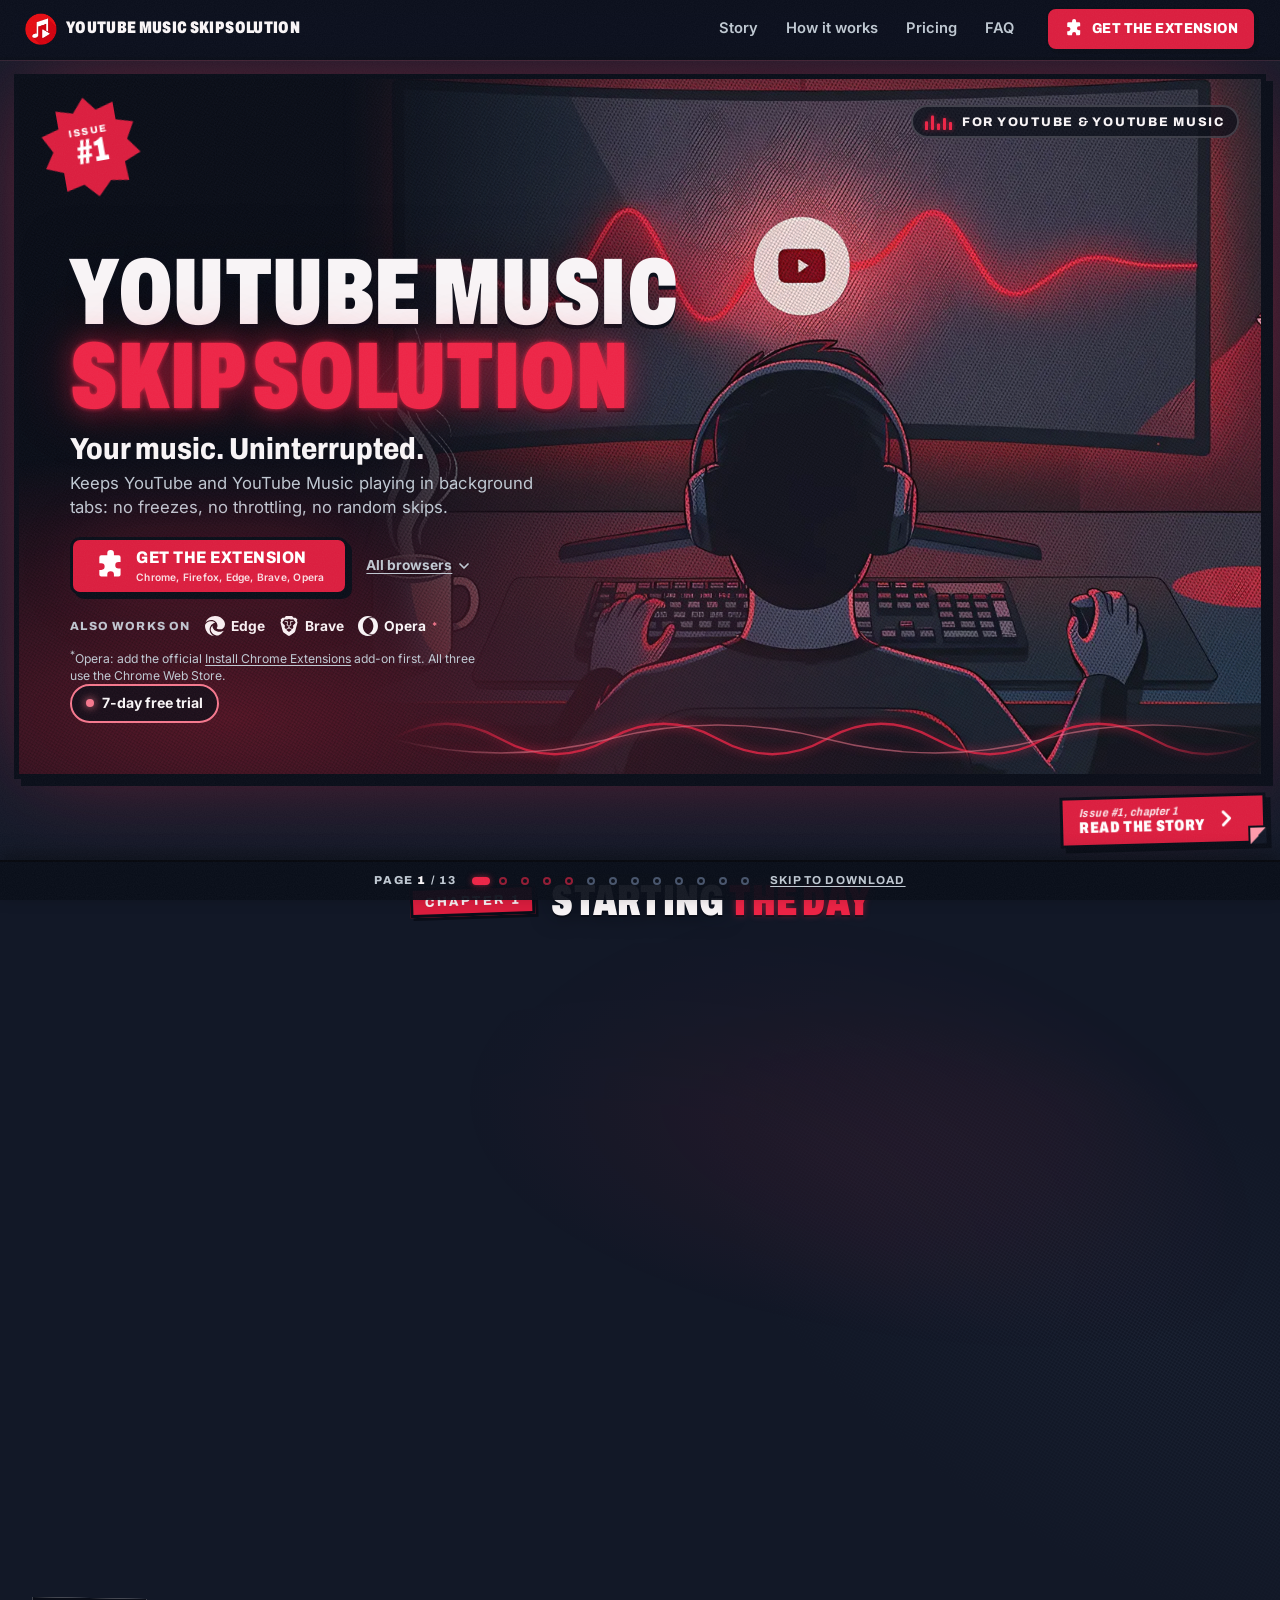
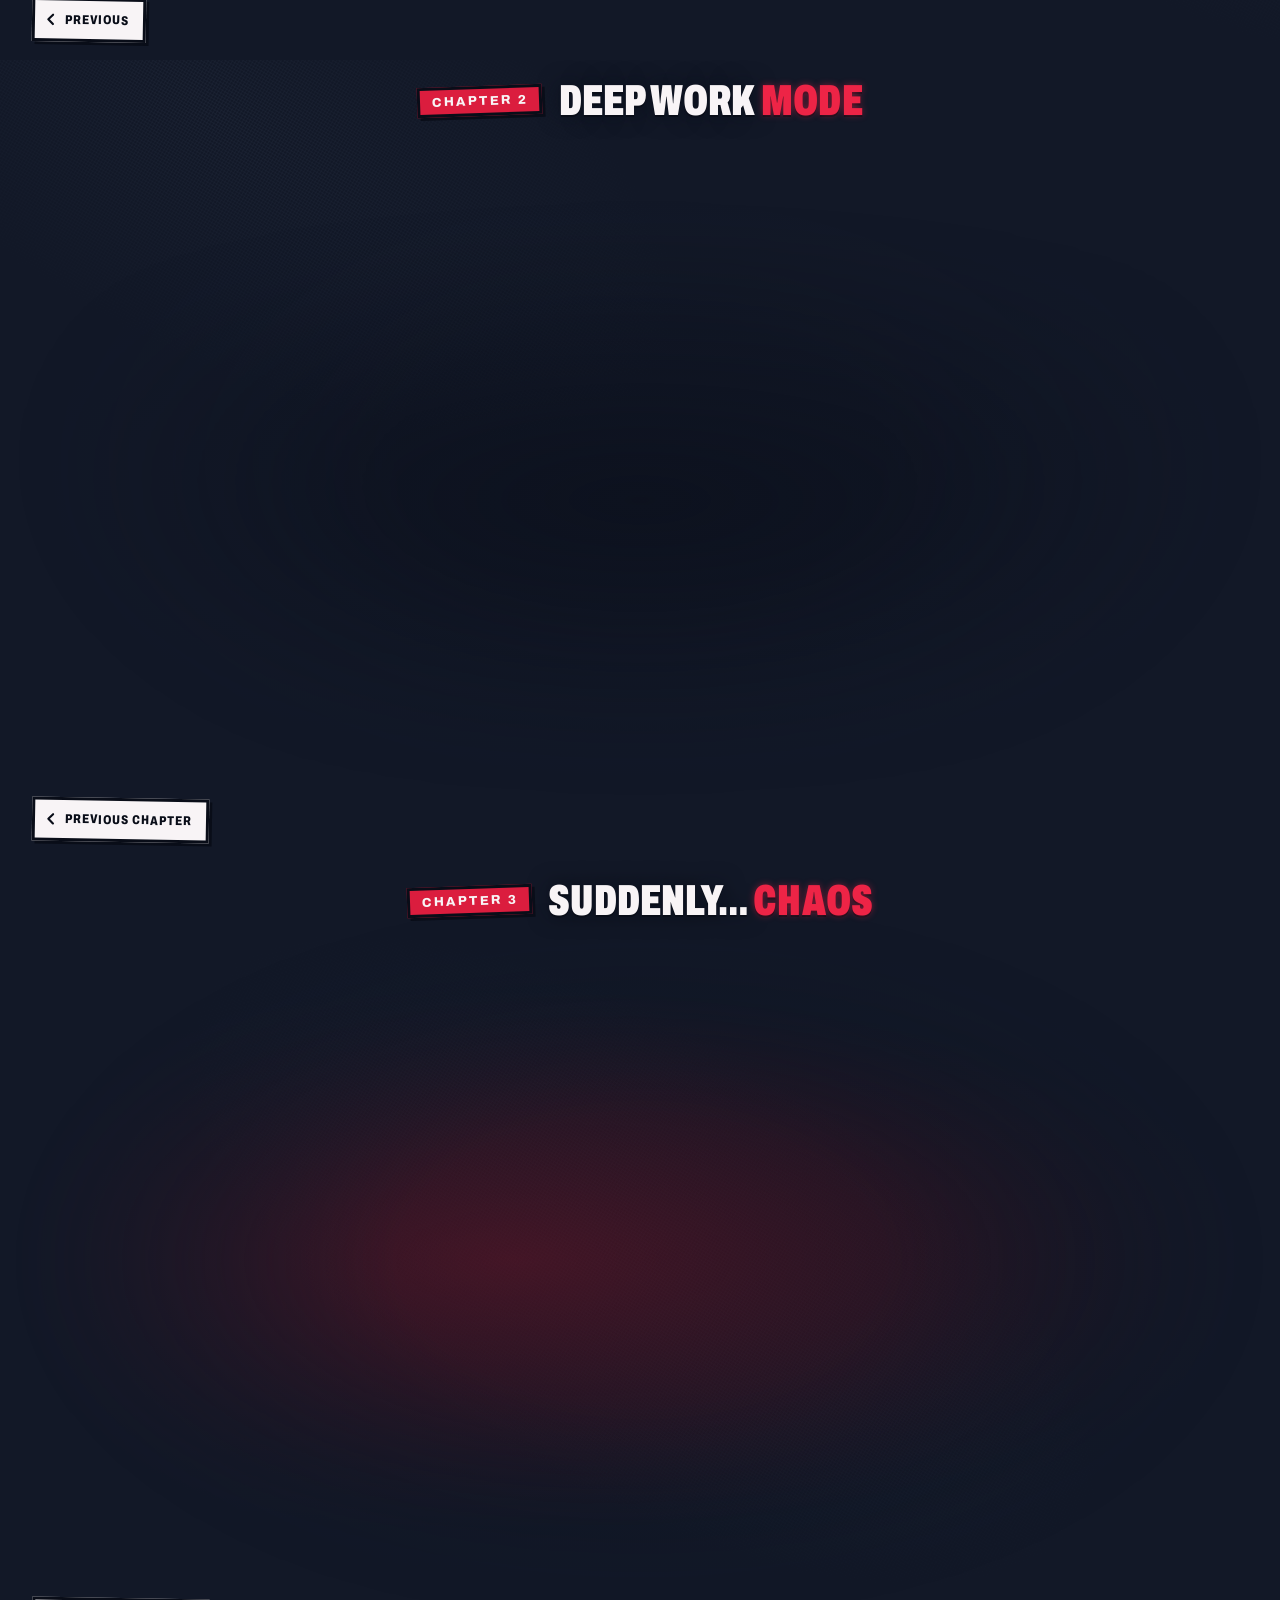
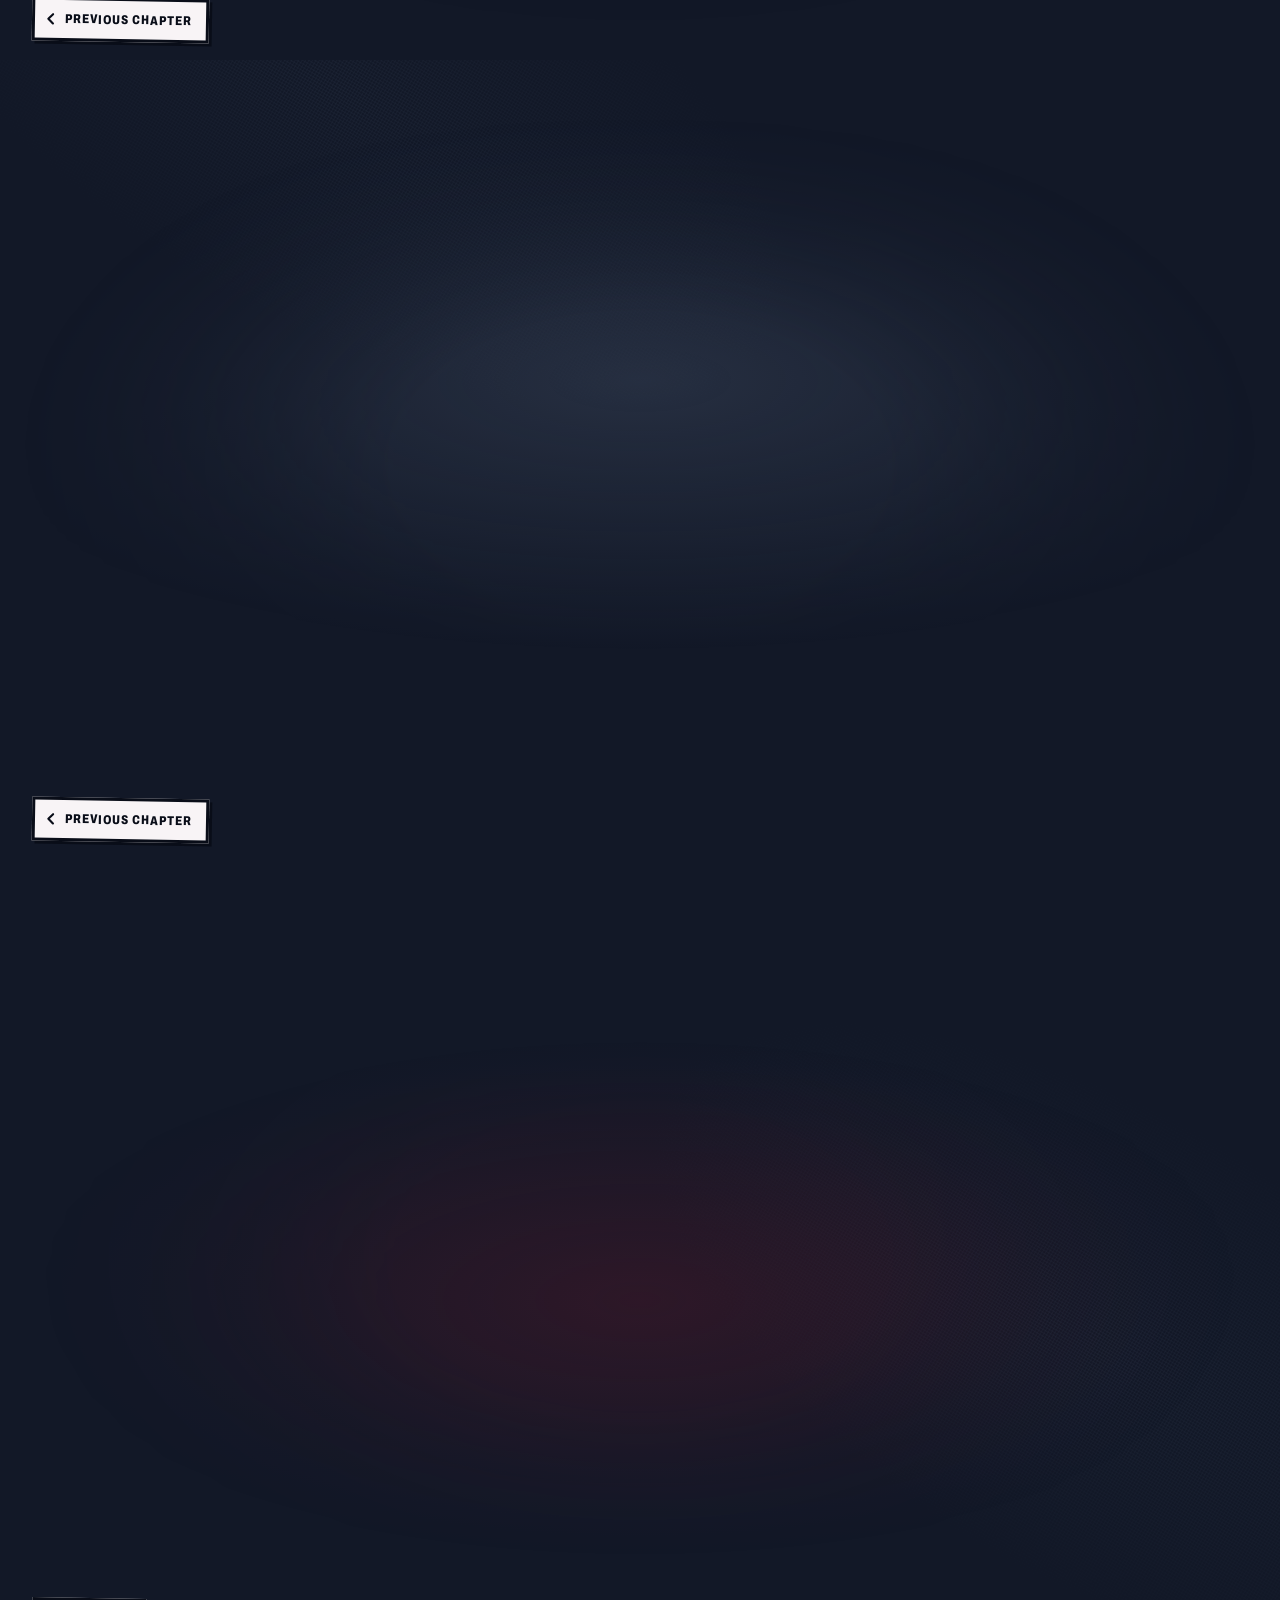
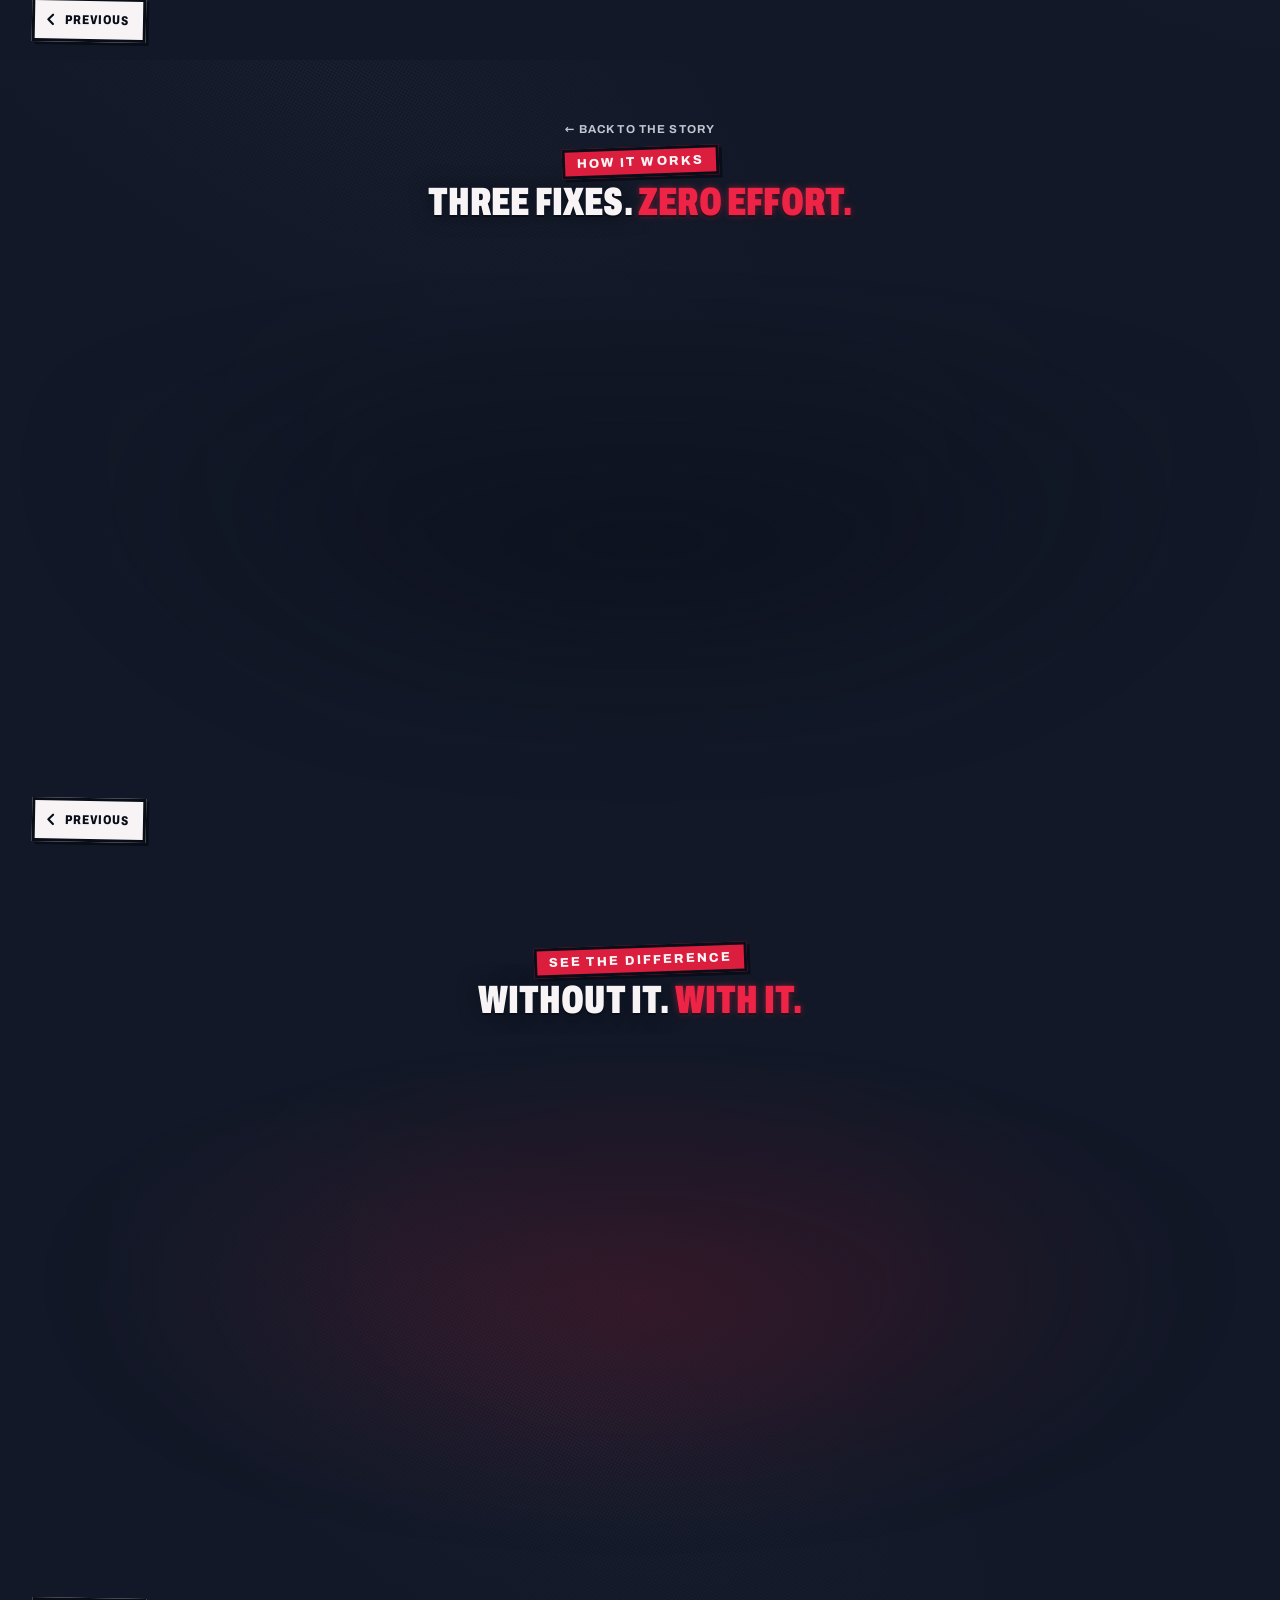
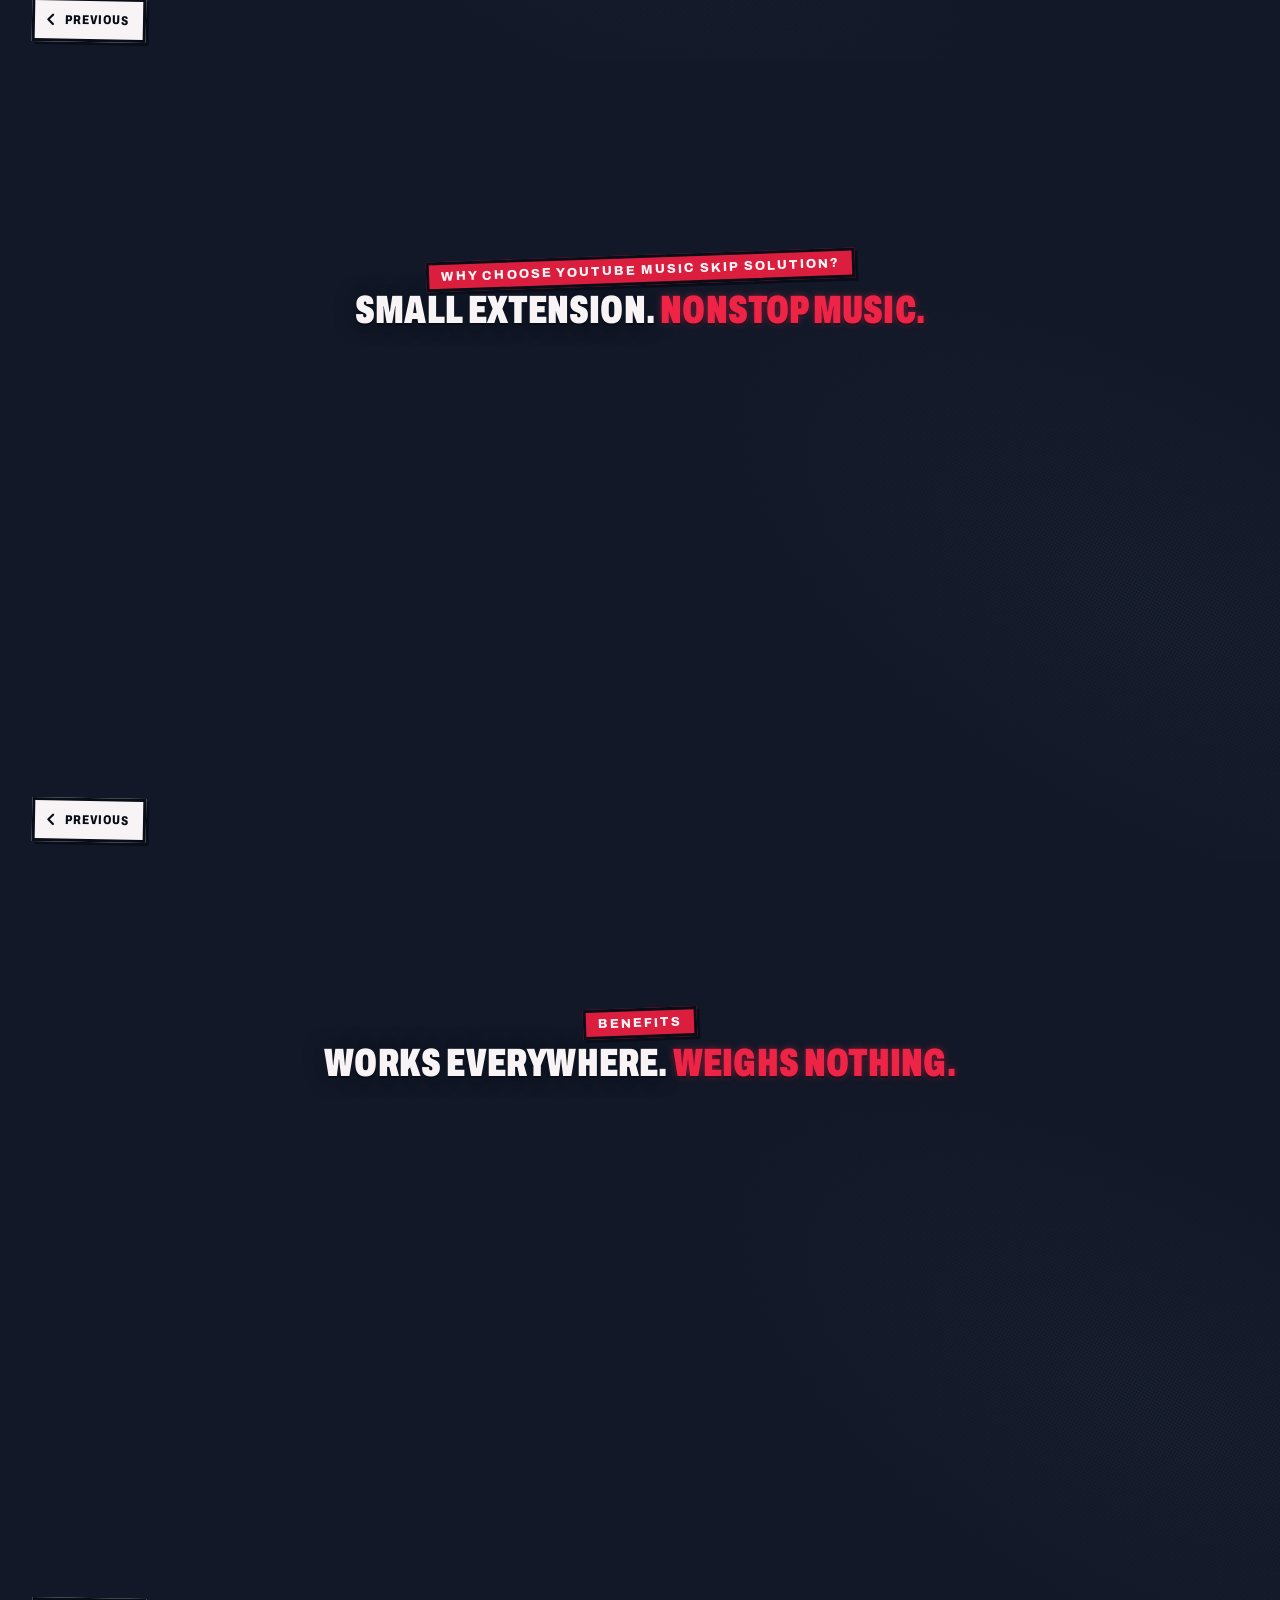
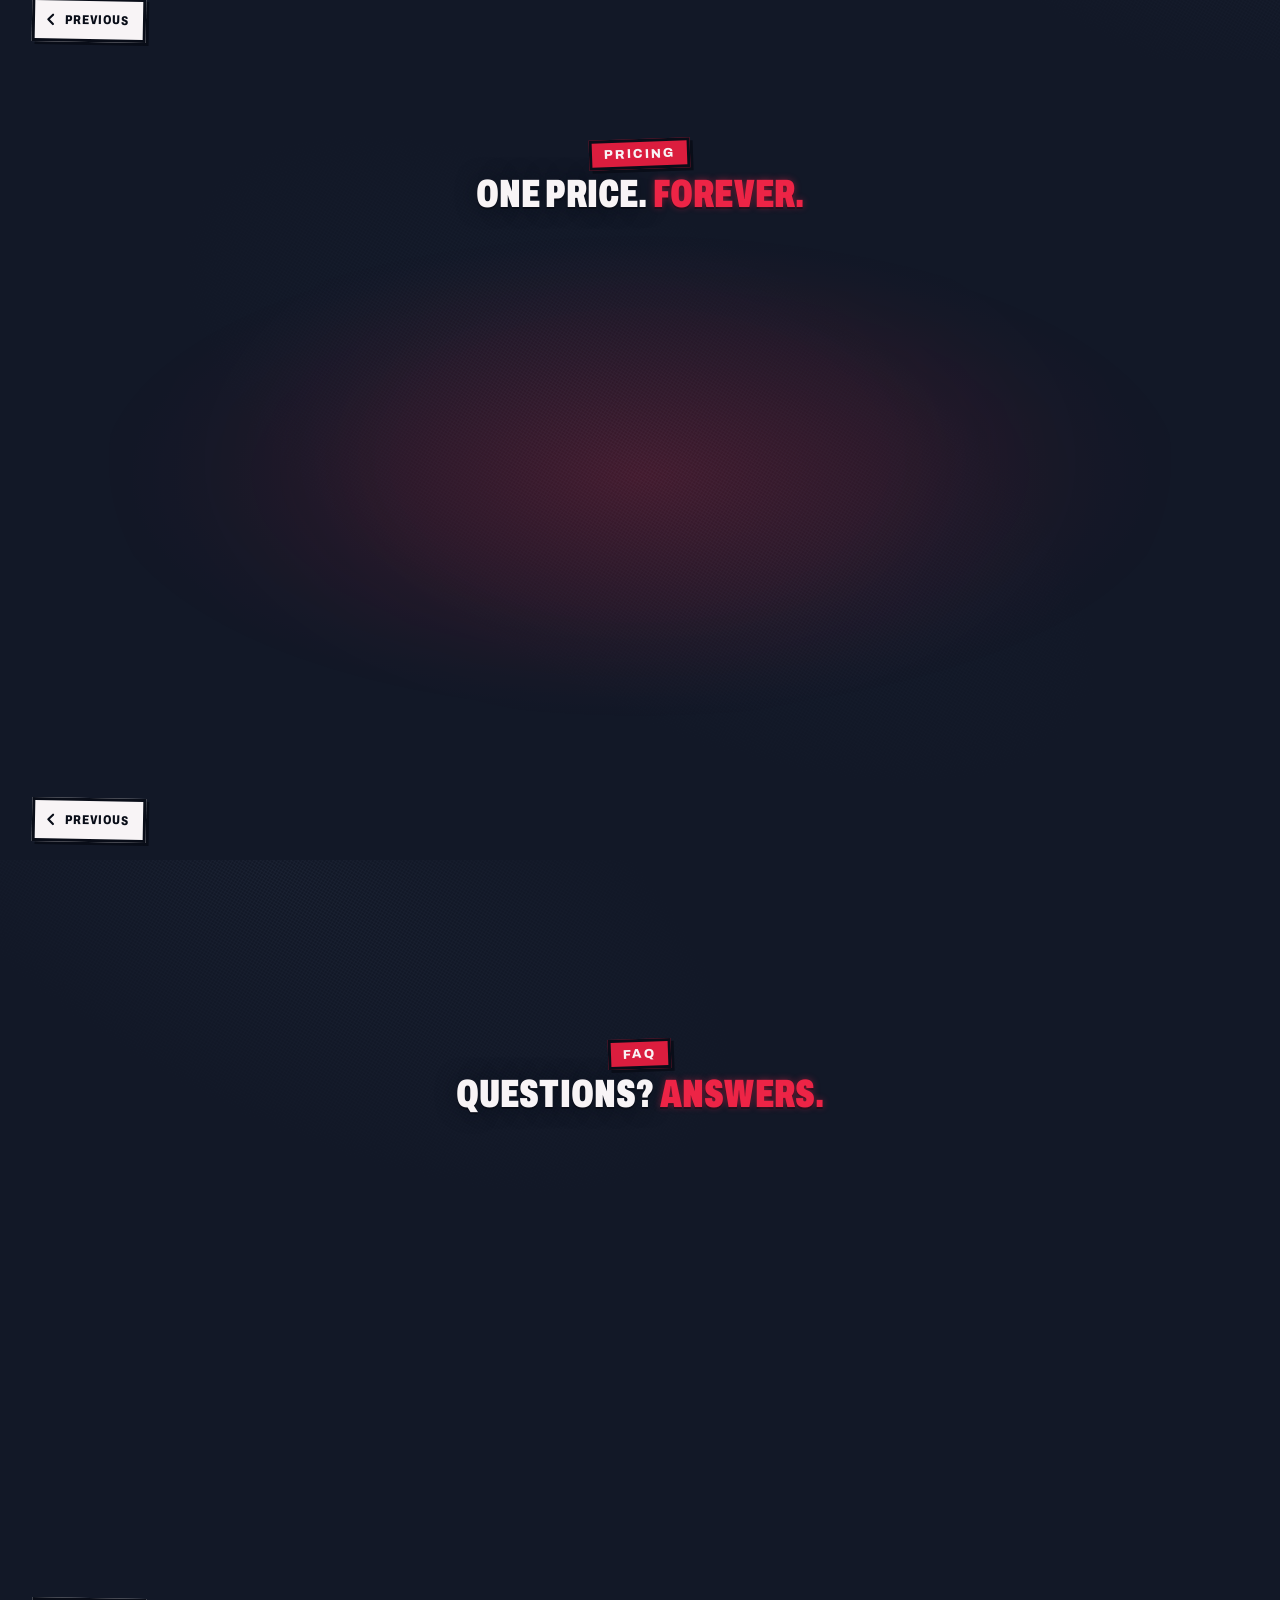
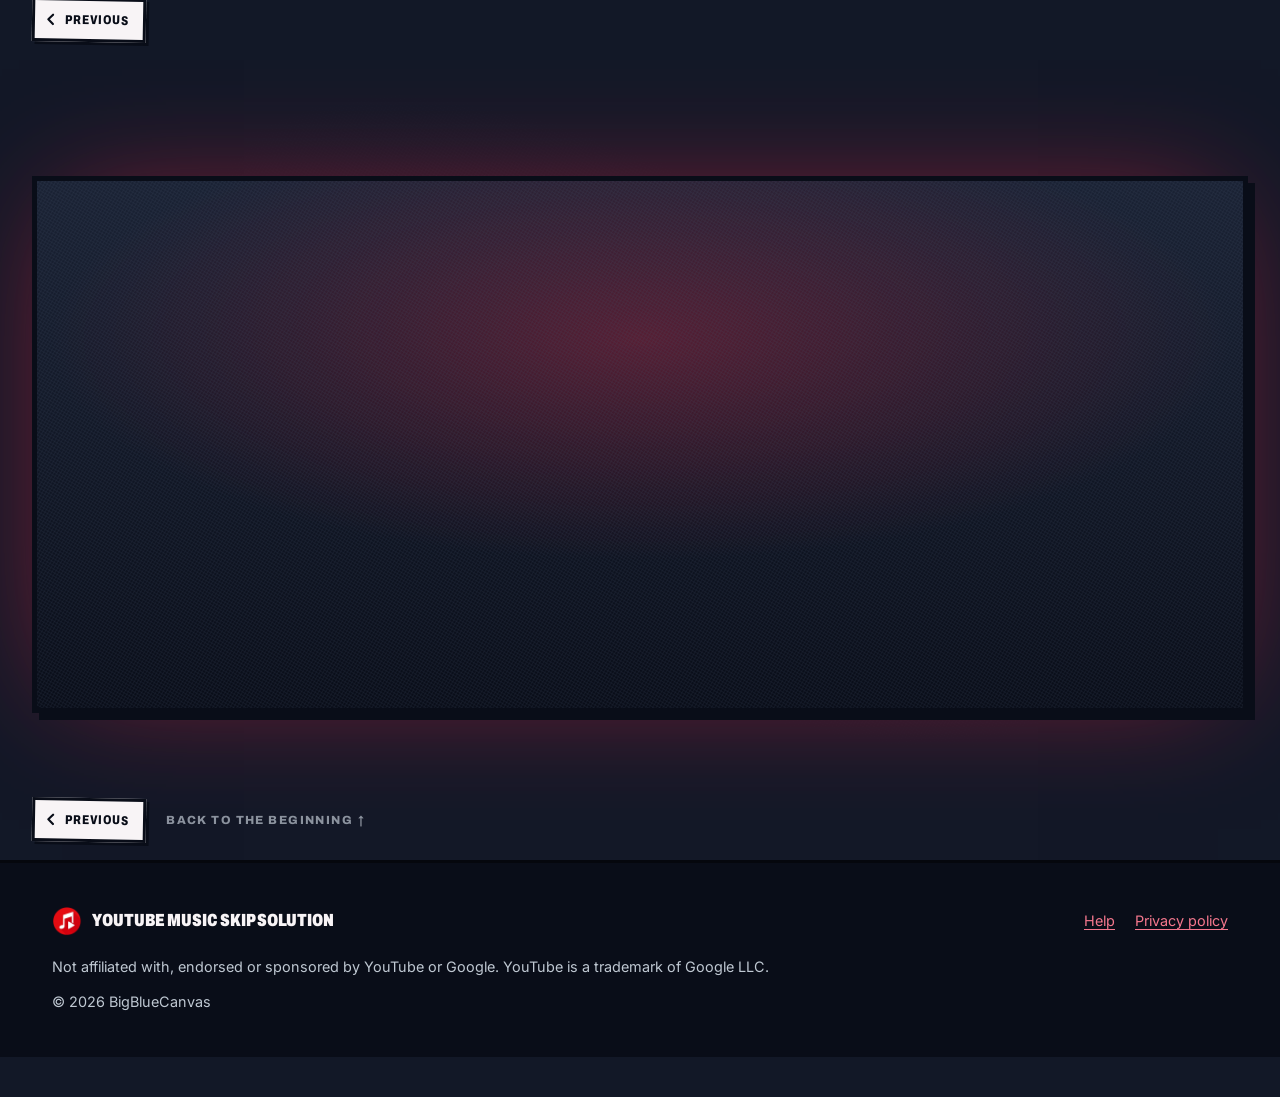
==== commit c02cb568: "Audit image alternatives and qualify SEO help claims" ====
--- a/index.html
+++ b/index.html
@@ -25,16 +25,16 @@
 <meta name="twitter:description" content="Keeps YouTube and YouTube Music playing in background tabs. No random skips, no freezes, no pause prompts.">
 <meta name="twitter:image" content="https://skipnomore.site/assets/img/og-image.jpg">
 <link rel="icon" href="favicon.ico" sizes="48x48">
-<link rel="icon" type="image/png" sizes="32x32" href="assets/img/favicon-32.png?v=202611071732">
-<link rel="icon" type="image/png" sizes="16x16" href="assets/img/favicon-16.png?v=202611071732">
-<link rel="apple-touch-icon" href="assets/img/apple-touch-icon.png?v=202611071732">
+<link rel="icon" type="image/png" sizes="32x32" href="assets/img/favicon-32.png?v=202611071824">
+<link rel="icon" type="image/png" sizes="16x16" href="assets/img/favicon-16.png?v=202611071824">
+<link rel="apple-touch-icon" href="assets/img/apple-touch-icon.png?v=202611071824">
 <link rel="manifest" href="site.webmanifest">
 
 <!-- Font preloads are injected only over http(s): a CORS font preload fails on file:// (fonts still load there via @font-face). -->
 <script>
   document.documentElement.classList.add('js');
   if (location.protocol !== 'file:') {
-    ['assets/fonts/archivo-latin-wdth-normal.woff2?v=202611071732', 'assets/fonts/inter-latin-wght-normal.woff2?v=202611071732'].forEach(function (href) {
+    ['assets/fonts/archivo-latin-wdth-normal.woff2?v=202611071824', 'assets/fonts/inter-latin-wght-normal.woff2?v=202611071824'].forEach(function (href) {
       var l = document.createElement('link');
       l.rel = 'preload'; l.as = 'font'; l.type = 'font/woff2'; l.crossOrigin = 'anonymous'; l.href = href;
       document.head.appendChild(l);
@@ -62,10 +62,10 @@
   }
 </script>
 <link rel="preload" as="image" type="image/webp"
-      imagesrcset="assets/img/panel-01-828.webp?v=202611071732 828w, assets/img/panel-01-1280.webp?v=202611071732 1280w, assets/img/panel-01-1920.webp?v=202611071732 1920w, assets/img/panel-01-2560.webp?v=202611071732 2560w, assets/img/panel-01-3840.webp?v=202611071732 3840w"
+      imagesrcset="assets/img/panel-01-828.webp?v=202611071824 828w, assets/img/panel-01-1280.webp?v=202611071824 1280w, assets/img/panel-01-1920.webp?v=202611071824 1920w, assets/img/panel-01-2560.webp?v=202611071824 2560w, assets/img/panel-01-3840.webp?v=202611071824 3840w"
       imagesizes="(max-width: 699px) 250vw, (max-width: 1100px) 130vw, 110vw" fetchpriority="high">
 
-<link rel="stylesheet" href="css/style.css?v=202611071732">
+<link rel="stylesheet" href="css/style.css?v=202611071824">
 
 <!-- Pricing and store URLs live in CONFIG at the top of js/main.js.
      Values written in this HTML are no-JS fallbacks only. -->
@@ -190,7 +190,7 @@
 <header class="nav" id="top">
   <div class="nav__inner">
     <a class="brand" href="#cover" aria-label="YouTube Music Skip Solution, back to top">
-      <img src="assets/img/icon-128.png?v=202611071732" width="128" height="128" alt="" class="brand__logo">
+      <img src="assets/img/icon-128.png?v=202611071824" width="128" height="128" alt="" class="brand__logo">
       <span class="brand__name" aria-hidden="true"><span class="brand__yt">YouTube Music </span>Skip Solution</span>
     </a>
     <nav class="nav__links" id="nav-links" aria-label="Main">
@@ -214,8 +214,8 @@
 <div class="page page--cover">
   <div class="cover__frame" data-tilt>
     <div class="cover__art" data-tilt-layer="-1">
-      <picture data-img="panel-01" data-sizes="(max-width: 699px) 250vw, (max-width: 1100px) 130vw, 110vw"><source type="image/webp" srcset="assets/img/panel-01-828.webp?v=202611071732 828w, assets/img/panel-01-1280.webp?v=202611071732 1280w, assets/img/panel-01-1920.webp?v=202611071732 1920w, assets/img/panel-01-2560.webp?v=202611071732 2560w, assets/img/panel-01-3840.webp?v=202611071732 3840w" sizes="(max-width: 699px) 250vw, (max-width: 1100px) 130vw, 110vw"><img fetchpriority="high" decoding="async"
-             alt="Comic cover art: a listener in headphones at a calm desk, a big play button glowing on the monitor." src="assets/img/panel-01-828.jpg?v=202611071732" srcset="assets/img/panel-01-828.jpg?v=202611071732 828w, assets/img/panel-01-1280.jpg?v=202611071732 1280w, assets/img/panel-01-1920.jpg?v=202611071732 1920w, assets/img/panel-01-2560.jpg?v=202611071732 2560w, assets/img/panel-01-3840.jpg?v=202611071732 3840w" sizes="(max-width: 699px) 250vw, (max-width: 1100px) 130vw, 110vw" width="3840" height="1926"></picture>
+      <picture data-img="panel-01" data-sizes="(max-width: 699px) 250vw, (max-width: 1100px) 130vw, 110vw"><source type="image/webp" srcset="assets/img/panel-01-828.webp?v=202611071824 828w, assets/img/panel-01-1280.webp?v=202611071824 1280w, assets/img/panel-01-1920.webp?v=202611071824 1920w, assets/img/panel-01-2560.webp?v=202611071824 2560w, assets/img/panel-01-3840.webp?v=202611071824 3840w" sizes="(max-width: 699px) 250vw, (max-width: 1100px) 130vw, 110vw"><img fetchpriority="high" decoding="async"
+             alt="Comic cover art: a listener in headphones at a calm desk, a big play button glowing on the monitor." src="assets/img/panel-01-828.jpg?v=202611071824" srcset="assets/img/panel-01-828.jpg?v=202611071824 828w, assets/img/panel-01-1280.jpg?v=202611071824 1280w, assets/img/panel-01-1920.jpg?v=202611071824 1920w, assets/img/panel-01-2560.jpg?v=202611071824 2560w, assets/img/panel-01-3840.jpg?v=202611071824 3840w" sizes="(max-width: 699px) 250vw, (max-width: 1100px) 130vw, 110vw" width="3840" height="1926"></picture>
     </div>
     <div class="cover__wave" aria-hidden="true">
       <svg class="wave-scroll" viewBox="0 0 800 60" preserveAspectRatio="none">
@@ -275,30 +275,30 @@
         <div class="page__grid ch1__grid">
           <figure class="panel p-wide" data-reveal="ink" data-beat="1">
             <div class="panel__art" data-hover>
-              <picture data-img="panel-01" data-sizes="(min-width: 700px) 74vw, 100vw"><source type="image/webp" srcset="assets/img/panel-01-828.webp?v=202611071732 828w, assets/img/panel-01-1280.webp?v=202611071732 1280w, assets/img/panel-01-1920.webp?v=202611071732 1920w, assets/img/panel-01-2560.webp?v=202611071732 2560w, assets/img/panel-01-3840.webp?v=202611071732 3840w" sizes="(min-width: 700px) 74vw, 100vw"><img alt="Wide shot: morning at the desk. A steaming mug, a plant, a desk lamp, and a red waveform rolling across the monitor while the listener settles in with headphones on." loading="lazy" decoding="async" src="assets/img/panel-01-828.jpg?v=202611071732" srcset="assets/img/panel-01-828.jpg?v=202611071732 828w, assets/img/panel-01-1280.jpg?v=202611071732 1280w, assets/img/panel-01-1920.jpg?v=202611071732 1920w, assets/img/panel-01-2560.jpg?v=202611071732 2560w, assets/img/panel-01-3840.jpg?v=202611071732 3840w" sizes="(min-width: 700px) 74vw, 100vw" width="3840" height="1926"></picture>
+              <picture data-img="panel-01" data-sizes="(min-width: 700px) 74vw, 100vw"><source type="image/webp" srcset="assets/img/panel-01-828.webp?v=202611071824 828w, assets/img/panel-01-1280.webp?v=202611071824 1280w, assets/img/panel-01-1920.webp?v=202611071824 1920w, assets/img/panel-01-2560.webp?v=202611071824 2560w, assets/img/panel-01-3840.webp?v=202611071824 3840w" sizes="(min-width: 700px) 74vw, 100vw"><img alt="Wide shot: morning at the desk. A steaming mug, a plant, a desk lamp, and a red waveform rolling across the monitor while the listener settles in with headphones on." loading="lazy" decoding="async" src="assets/img/panel-01-828.jpg?v=202611071824" srcset="assets/img/panel-01-828.jpg?v=202611071824 828w, assets/img/panel-01-1280.jpg?v=202611071824 1280w, assets/img/panel-01-1920.jpg?v=202611071824 1920w, assets/img/panel-01-2560.jpg?v=202611071824 2560w, assets/img/panel-01-3840.jpg?v=202611071824 3840w" sizes="(min-width: 700px) 74vw, 100vw" width="3840" height="1926"></picture>
             </div>
             <figcaption class="caption caption--tl" data-reveal="caption" data-beat="2">7:57 AM. Coffee&rsquo;s hot. Playlist&rsquo;s on.</figcaption>
           </figure>
           <figure class="panel p-head" data-reveal="ink" data-beat="3">
             <div class="panel__art" data-hover>
-              <picture data-img="cu-01-head" data-sizes="(min-width: 700px) 26vw, 50vw"><source type="image/webp" srcset="assets/img/cu-01-head-480.webp?v=202611071732 480w, assets/img/cu-01-head-800.webp?v=202611071732 800w, assets/img/cu-01-head.webp?v=202611071732 832w" sizes="(min-width: 700px) 26vw, 50vw"><img alt="Close-up: the back of the listener's head, big headphones on, hands on the keyboard." loading="lazy" decoding="async" src="assets/img/cu-01-head-800.jpg?v=202611071732" srcset="assets/img/cu-01-head-480.jpg?v=202611071732 480w, assets/img/cu-01-head-800.jpg?v=202611071732 800w, assets/img/cu-01-head.jpg?v=202611071732 832w" sizes="(min-width: 700px) 26vw, 50vw" width="832" height="800"></picture>
+              <picture data-img="cu-01-head" data-sizes="(min-width: 700px) 26vw, 50vw"><source type="image/webp" srcset="assets/img/cu-01-head-480.webp?v=202611071824 480w, assets/img/cu-01-head-800.webp?v=202611071824 800w, assets/img/cu-01-head.webp?v=202611071824 832w" sizes="(min-width: 700px) 26vw, 50vw"><img alt="Close-up: the back of the listener's head, big headphones on, hands on the keyboard." loading="lazy" decoding="async" src="assets/img/cu-01-head-800.jpg?v=202611071824" srcset="assets/img/cu-01-head-480.jpg?v=202611071824 480w, assets/img/cu-01-head-800.jpg?v=202611071824 800w, assets/img/cu-01-head.jpg?v=202611071824 832w" sizes="(min-width: 700px) 26vw, 50vw" width="832" height="800"></picture>
             </div>
             <p class="bubble bubble--head" data-reveal="pop" data-beat="4">Perfect.</p>
           </figure>
           <figure class="panel p-mug" data-reveal="ink" data-beat="4">
             <div class="panel__art" data-hover>
-              <picture data-img="cu-01-mug" data-sizes="(min-width: 700px) 13vw, 25vw"><source type="image/webp" srcset="assets/img/cu-01-mug-480.webp?v=202611071732 480w, assets/img/cu-01-mug.webp?v=202611071732 512w" sizes="(min-width: 700px) 13vw, 25vw"><img alt="Insert: the coffee mug, still steaming." loading="lazy" decoding="async" src="assets/img/cu-01-mug.jpg?v=202611071732" srcset="assets/img/cu-01-mug-480.jpg?v=202611071732 480w, assets/img/cu-01-mug.jpg?v=202611071732 512w" sizes="(min-width: 700px) 13vw, 25vw" width="512" height="976"></picture>
+              <picture data-img="cu-01-mug" data-sizes="(min-width: 700px) 13vw, 25vw"><source type="image/webp" srcset="assets/img/cu-01-mug-480.webp?v=202611071824 480w, assets/img/cu-01-mug.webp?v=202611071824 512w" sizes="(min-width: 700px) 13vw, 25vw"><img alt="Insert: the coffee mug, still steaming." loading="lazy" decoding="async" src="assets/img/cu-01-mug.jpg?v=202611071824" srcset="assets/img/cu-01-mug-480.jpg?v=202611071824 480w, assets/img/cu-01-mug.jpg?v=202611071824 512w" sizes="(min-width: 700px) 13vw, 25vw" width="512" height="976"></picture>
             </div>
             <span class="sfx sfx--slurp" aria-hidden="true" data-reveal="sfx" data-beat="5">Slurp!</span>
           </figure>
           <figure class="panel p-lamp" data-reveal="ink" data-beat="5">
             <div class="panel__art" data-hover>
-              <picture data-img="cu-01-lamp" data-sizes="(min-width: 700px) 13vw, 25vw"><source type="image/webp" srcset="assets/img/cu-01-lamp-480.webp?v=202611071732 480w, assets/img/cu-01-lamp.webp?v=202611071732 656w" sizes="(min-width: 700px) 13vw, 25vw"><img alt="Insert: the desk lamp throws a warm red pool of light." loading="lazy" decoding="async" src="assets/img/cu-01-lamp.jpg?v=202611071732" srcset="assets/img/cu-01-lamp-480.jpg?v=202611071732 480w, assets/img/cu-01-lamp.jpg?v=202611071732 656w" sizes="(min-width: 700px) 13vw, 25vw" width="656" height="960"></picture>
+              <picture data-img="cu-01-lamp" data-sizes="(min-width: 700px) 13vw, 25vw"><source type="image/webp" srcset="assets/img/cu-01-lamp-480.webp?v=202611071824 480w, assets/img/cu-01-lamp.webp?v=202611071824 656w" sizes="(min-width: 700px) 13vw, 25vw"><img alt="Insert: the desk lamp throws a warm red pool of light." loading="lazy" decoding="async" src="assets/img/cu-01-lamp.jpg?v=202611071824" srcset="assets/img/cu-01-lamp-480.jpg?v=202611071824 480w, assets/img/cu-01-lamp.jpg?v=202611071824 656w" sizes="(min-width: 700px) 13vw, 25vw" width="656" height="960"></picture>
             </div>
           </figure>
           <figure class="panel p-strip" data-reveal="ink" data-beat="6">
             <div class="panel__art" data-hover>
-              <picture data-img="cu-01-wave" data-sizes="100vw"><source type="image/webp" srcset="assets/img/cu-01-wave-480.webp?v=202611071732 480w, assets/img/cu-01-wave-800.webp?v=202611071732 800w, assets/img/cu-01-wave.webp?v=202611071732 900w, assets/img/cu-01-wave-1200.webp?v=202611071732 1200w, assets/img/cu-01-wave-1600.webp?v=202611071732 1600w" sizes="100vw"><img alt="Strip panel: the play button on screen, a red waveform either side of it." loading="lazy" decoding="async" src="assets/img/cu-01-wave-800.jpg?v=202611071732" srcset="assets/img/cu-01-wave-480.jpg?v=202611071732 480w, assets/img/cu-01-wave-800.jpg?v=202611071732 800w, assets/img/cu-01-wave.jpg?v=202611071732 900w, assets/img/cu-01-wave-1200.jpg?v=202611071732 1200w, assets/img/cu-01-wave-1600.jpg?v=202611071732 1600w" sizes="100vw" width="1600" height="307"></picture>
+              <picture data-img="cu-01-wave" data-sizes="100vw"><source type="image/webp" srcset="assets/img/cu-01-wave-480.webp?v=202611071824 480w, assets/img/cu-01-wave-800.webp?v=202611071824 800w, assets/img/cu-01-wave.webp?v=202611071824 900w, assets/img/cu-01-wave-1200.webp?v=202611071824 1200w, assets/img/cu-01-wave-1600.webp?v=202611071824 1600w" sizes="100vw"><img alt="Strip panel: the play button on screen, a red waveform either side of it." loading="lazy" decoding="async" src="assets/img/cu-01-wave-800.jpg?v=202611071824" srcset="assets/img/cu-01-wave-480.jpg?v=202611071824 480w, assets/img/cu-01-wave-800.jpg?v=202611071824 800w, assets/img/cu-01-wave.jpg?v=202611071824 900w, assets/img/cu-01-wave-1200.jpg?v=202611071824 1200w, assets/img/cu-01-wave-1600.jpg?v=202611071824 1600w" sizes="100vw" width="1600" height="307"></picture>
             </div>
             <figcaption class="caption caption--br caption--red" data-reveal="caption" data-beat="7">Now playing. On repeat.</figcaption>
           </figure>
@@ -324,13 +324,13 @@
         <div class="page__grid ch2__grid">
           <figure class="panel p-main" data-reveal="ink" data-beat="1">
             <div class="panel__art" data-hover>
-              <picture data-img="panel-02" data-sizes="(min-width: 700px) 77vw, 100vw"><source type="image/webp" srcset="assets/img/panel-02-828.webp?v=202611071732 828w, assets/img/panel-02-1280.webp?v=202611071732 1280w, assets/img/panel-02-1920.webp?v=202611071732 1920w, assets/img/panel-02-2560.webp?v=202611071732 2560w, assets/img/panel-02-3840.webp?v=202611071732 3840w" sizes="(min-width: 700px) 77vw, 100vw"><img alt="Deep focus: code and a project dashboard fill the monitor, the music still playing, a bead of sweat on the listener's brow." loading="lazy" decoding="async" src="assets/img/panel-02-828.jpg?v=202611071732" srcset="assets/img/panel-02-828.jpg?v=202611071732 828w, assets/img/panel-02-1280.jpg?v=202611071732 1280w, assets/img/panel-02-1920.jpg?v=202611071732 1920w, assets/img/panel-02-2560.jpg?v=202611071732 2560w, assets/img/panel-02-3840.jpg?v=202611071732 3840w" sizes="(min-width: 700px) 77vw, 100vw" width="3840" height="1935"></picture>
+              <picture data-img="panel-02" data-sizes="(min-width: 700px) 77vw, 100vw"><source type="image/webp" srcset="assets/img/panel-02-828.webp?v=202611071824 828w, assets/img/panel-02-1280.webp?v=202611071824 1280w, assets/img/panel-02-1920.webp?v=202611071824 1920w, assets/img/panel-02-2560.webp?v=202611071824 2560w, assets/img/panel-02-3840.webp?v=202611071824 3840w" sizes="(min-width: 700px) 77vw, 100vw"><img alt="Deep focus: code and a project dashboard fill the monitor, the music still playing, a bead of sweat on the listener's brow." loading="lazy" decoding="async" src="assets/img/panel-02-828.jpg?v=202611071824" srcset="assets/img/panel-02-828.jpg?v=202611071824 828w, assets/img/panel-02-1280.jpg?v=202611071824 1280w, assets/img/panel-02-1920.jpg?v=202611071824 1920w, assets/img/panel-02-2560.jpg?v=202611071824 2560w, assets/img/panel-02-3840.jpg?v=202611071824 3840w" sizes="(min-width: 700px) 77vw, 100vw" width="3840" height="1935"></picture>
             </div>
             <figcaption class="caption caption--tl" data-reveal="caption" data-beat="2">You switch tabs. The music keeps you going&hellip;</figcaption>
           </figure>
           <figure class="panel p-code" data-reveal="ink" data-beat="3">
             <div class="panel__art" data-hover>
-              <picture data-img="cu-02-code" data-sizes="(min-width: 700px) 23vw, 50vw"><source type="image/webp" srcset="assets/img/cu-02-code-480.webp?v=202611071732 480w, assets/img/cu-02-code-800.webp?v=202611071732 800w, assets/img/cu-02-code.webp?v=202611071732 900w" sizes="(min-width: 700px) 23vw, 50vw"><img alt="Close-up: lines of code glowing on the screen, the music tab still open." loading="lazy" decoding="async" src="assets/img/cu-02-code-800.jpg?v=202611071732" srcset="assets/img/cu-02-code-480.jpg?v=202611071732 480w, assets/img/cu-02-code-800.jpg?v=202611071732 800w, assets/img/cu-02-code.jpg?v=202611071732 900w" sizes="(min-width: 700px) 23vw, 50vw" width="900" height="729"></picture>
+              <picture data-img="cu-02-code" data-sizes="(min-width: 700px) 23vw, 50vw"><source type="image/webp" srcset="assets/img/cu-02-code-480.webp?v=202611071824 480w, assets/img/cu-02-code-800.webp?v=202611071824 800w, assets/img/cu-02-code.webp?v=202611071824 900w" sizes="(min-width: 700px) 23vw, 50vw"><img alt="Close-up: lines of code glowing on the screen, the music tab still open." loading="lazy" decoding="async" src="assets/img/cu-02-code-800.jpg?v=202611071824" srcset="assets/img/cu-02-code-480.jpg?v=202611071824 480w, assets/img/cu-02-code-800.jpg?v=202611071824 800w, assets/img/cu-02-code.jpg?v=202611071824 900w" sizes="(min-width: 700px) 23vw, 50vw" width="900" height="729"></picture>
               <div class="tabs" aria-hidden="true">
                 <span class="tabs__tab tabs__tab--music">&#9835; Focus playlist</span>
                 <span class="tabs__tab tabs__tab--code is-active">main.js</span>
@@ -339,7 +339,7 @@
           </figure>
           <figure class="panel p-head2" data-reveal="ink" data-beat="4">
             <div class="panel__art" data-hover>
-              <picture data-img="cu-02-head" data-sizes="(min-width: 700px) 23vw, 50vw"><source type="image/webp" srcset="assets/img/cu-02-head-480.webp?v=202611071732 480w, assets/img/cu-02-head-800.webp?v=202611071732 800w, assets/img/cu-02-head.webp?v=202611071732 900w" sizes="(min-width: 700px) 23vw, 50vw"><img alt="Close-up: the listener leans in, sweat marks flying, totally in the zone." loading="lazy" decoding="async" src="assets/img/cu-02-head-800.jpg?v=202611071732" srcset="assets/img/cu-02-head-480.jpg?v=202611071732 480w, assets/img/cu-02-head-800.jpg?v=202611071732 800w, assets/img/cu-02-head.jpg?v=202611071732 900w" sizes="(min-width: 700px) 23vw, 50vw" width="900" height="743"></picture>
+              <picture data-img="cu-02-head" data-sizes="(min-width: 700px) 23vw, 50vw"><source type="image/webp" srcset="assets/img/cu-02-head-480.webp?v=202611071824 480w, assets/img/cu-02-head-800.webp?v=202611071824 800w, assets/img/cu-02-head.webp?v=202611071824 900w" sizes="(min-width: 700px) 23vw, 50vw"><img alt="Close-up: the listener leans in, sweat marks flying, totally in the zone." loading="lazy" decoding="async" src="assets/img/cu-02-head-800.jpg?v=202611071824" srcset="assets/img/cu-02-head-480.jpg?v=202611071824 480w, assets/img/cu-02-head-800.jpg?v=202611071824 800w, assets/img/cu-02-head.jpg?v=202611071824 900w" sizes="(min-width: 700px) 23vw, 50vw" width="900" height="743"></picture>
             </div>
             <span class="sfx sfx--tap" aria-hidden="true" data-reveal="sfx" data-beat="5">Tak tak tak</span>
           </figure>
@@ -366,7 +366,7 @@
         <div class="page__grid chaos">
           <figure class="panel c-main" data-reveal="ink" data-beat="1">
             <div class="panel__art" data-hover>
-              <picture data-img="panel-03" data-sizes="(min-width: 700px) 64vw, 100vw"><source type="image/webp" srcset="assets/img/panel-03-828.webp?v=202611071732 828w, assets/img/panel-03-1280.webp?v=202611071732 1280w, assets/img/panel-03-1920.webp?v=202611071732 1920w, assets/img/panel-03-2560.webp?v=202611071732 2560w, assets/img/panel-03-3840.webp?v=202611071732 3840w" sizes="(min-width: 700px) 64vw, 100vw"><img alt="Chaos: skip windows explode out of the monitor, ERROR warnings flash, and the listener grabs their head in both hands." loading="lazy" decoding="async" src="assets/img/panel-03-828.jpg?v=202611071732" srcset="assets/img/panel-03-828.jpg?v=202611071732 828w, assets/img/panel-03-1280.jpg?v=202611071732 1280w, assets/img/panel-03-1920.jpg?v=202611071732 1920w, assets/img/panel-03-2560.jpg?v=202611071732 2560w, assets/img/panel-03-3840.jpg?v=202611071732 3840w" sizes="(min-width: 700px) 64vw, 100vw" width="3840" height="1926"></picture>
+              <picture data-img="panel-03" data-sizes="(min-width: 700px) 64vw, 100vw"><source type="image/webp" srcset="assets/img/panel-03-828.webp?v=202611071824 828w, assets/img/panel-03-1280.webp?v=202611071824 1280w, assets/img/panel-03-1920.webp?v=202611071824 1920w, assets/img/panel-03-2560.webp?v=202611071824 2560w, assets/img/panel-03-3840.webp?v=202611071824 3840w" sizes="(min-width: 700px) 64vw, 100vw"><img alt="Chaos: skip windows explode out of the monitor, ERROR warnings flash, and the listener grabs their head in both hands." loading="lazy" decoding="async" src="assets/img/panel-03-828.jpg?v=202611071824" srcset="assets/img/panel-03-828.jpg?v=202611071824 828w, assets/img/panel-03-1280.jpg?v=202611071824 1280w, assets/img/panel-03-1920.jpg?v=202611071824 1920w, assets/img/panel-03-2560.jpg?v=202611071824 2560w, assets/img/panel-03-3840.jpg?v=202611071824 3840w" sizes="(min-width: 700px) 64vw, 100vw" width="3840" height="1926"></picture>
             </div>
             <figcaption class="caption caption--tl caption--alarm" data-reveal="caption" data-beat="8">Your playlist skips itself. Focus gone.</figcaption>
             <span class="sfx sfx--next1" aria-hidden="true" data-reveal="sfx" data-beat="4">Next!</span>
@@ -374,9 +374,9 @@
             <span class="sfx sfx--next3" aria-hidden="true" data-reveal="sfx" data-beat="4" style="--d: .44s">Next!</span>
             <span class="sfx sfx--next4" aria-hidden="true" data-reveal="sfx" data-beat="4" style="--d: .6s">Next!</span>
             <div class="c-skips" aria-hidden="true">
-              <picture class="skip-tile" data-img="cu-03-skip" data-reveal="slam" data-beat="5"><source type="image/webp" srcset="assets/img/cu-03-skip.webp?v=202611071732"><img alt="" loading="lazy" decoding="async" src="assets/img/cu-03-skip.jpg?v=202611071732" width="464" height="352"></picture>
-              <picture class="skip-tile" data-img="cu-03-skip" data-reveal="slam" data-beat="5" style="--d: .12s"><source type="image/webp" srcset="assets/img/cu-03-skip.webp?v=202611071732"><img alt="" loading="lazy" decoding="async" src="assets/img/cu-03-skip.jpg?v=202611071732" width="464" height="352"></picture>
-              <picture class="skip-tile" data-img="cu-03-skip" data-reveal="slam" data-beat="5" style="--d: .24s"><source type="image/webp" srcset="assets/img/cu-03-skip.webp?v=202611071732"><img alt="" loading="lazy" decoding="async" src="assets/img/cu-03-skip.jpg?v=202611071732" width="464" height="352"></picture>
+              <picture class="skip-tile" data-img="cu-03-skip" data-reveal="slam" data-beat="5"><source type="image/webp" srcset="assets/img/cu-03-skip.webp?v=202611071824"><img alt="" loading="lazy" decoding="async" src="assets/img/cu-03-skip.jpg?v=202611071824" width="464" height="352"></picture>
+              <picture class="skip-tile" data-img="cu-03-skip" data-reveal="slam" data-beat="5" style="--d: .12s"><source type="image/webp" srcset="assets/img/cu-03-skip.webp?v=202611071824"><img alt="" loading="lazy" decoding="async" src="assets/img/cu-03-skip.jpg?v=202611071824" width="464" height="352"></picture>
+              <picture class="skip-tile" data-img="cu-03-skip" data-reveal="slam" data-beat="5" style="--d: .24s"><source type="image/webp" srcset="assets/img/cu-03-skip.webp?v=202611071824"><img alt="" loading="lazy" decoding="async" src="assets/img/cu-03-skip.jpg?v=202611071824" width="464" height="352"></picture>
             </div>
             <div class="yt-dialog" role="img" aria-label="Then a pop-up on top: Video paused. Continue watching?" data-reveal="pop" data-beat="7">
               <p class="yt-dialog__text">Video paused. Continue watching?</p>
@@ -404,13 +404,13 @@
           </figure>
           <figure class="panel c-screen" data-reveal="slam" data-beat="5">
             <div class="panel__art" data-hover>
-              <picture data-img="cu-03-screen" data-sizes="(min-width: 700px) 36vw, 42vw"><source type="image/webp" srcset="assets/img/cu-03-screen-480.webp?v=202611071732 480w, assets/img/cu-03-screen-800.webp?v=202611071732 800w, assets/img/cu-03-screen.webp?v=202611071732 900w, assets/img/cu-03-screen-1200.webp?v=202611071732 1200w, assets/img/cu-03-screen-1600.webp?v=202611071732 1600w" sizes="(min-width: 700px) 36vw, 42vw"><img alt="Close-up of the screen: stacks of SKIP pop-ups, warning triangles and an ERROR label." loading="lazy" decoding="async" src="assets/img/cu-03-screen-800.jpg?v=202611071732" srcset="assets/img/cu-03-screen-480.jpg?v=202611071732 480w, assets/img/cu-03-screen-800.jpg?v=202611071732 800w, assets/img/cu-03-screen.jpg?v=202611071732 900w, assets/img/cu-03-screen-1200.jpg?v=202611071732 1200w, assets/img/cu-03-screen-1600.jpg?v=202611071732 1600w" sizes="(min-width: 700px) 36vw, 42vw" width="1600" height="738"></picture>
+              <picture data-img="cu-03-screen" data-sizes="(min-width: 700px) 36vw, 42vw"><source type="image/webp" srcset="assets/img/cu-03-screen-480.webp?v=202611071824 480w, assets/img/cu-03-screen-800.webp?v=202611071824 800w, assets/img/cu-03-screen.webp?v=202611071824 900w, assets/img/cu-03-screen-1200.webp?v=202611071824 1200w, assets/img/cu-03-screen-1600.webp?v=202611071824 1600w" sizes="(min-width: 700px) 36vw, 42vw"><img alt="Close-up of the screen: stacks of SKIP pop-ups, warning triangles and an ERROR label." loading="lazy" decoding="async" src="assets/img/cu-03-screen-800.jpg?v=202611071824" srcset="assets/img/cu-03-screen-480.jpg?v=202611071824 480w, assets/img/cu-03-screen-800.jpg?v=202611071824 800w, assets/img/cu-03-screen.jpg?v=202611071824 900w, assets/img/cu-03-screen-1200.jpg?v=202611071824 1200w, assets/img/cu-03-screen-1600.jpg?v=202611071824 1600w" sizes="(min-width: 700px) 36vw, 42vw" width="1600" height="738"></picture>
             </div>
             <span class="sfx sfx--bzzt" aria-hidden="true" data-reveal="sfx" data-beat="5" style="--d: .45s">BZZT!</span>
           </figure>
           <figure class="panel c-head" data-reveal="slam" data-beat="6">
             <div class="panel__art" data-hover>
-              <picture data-img="cu-03-head" data-sizes="(min-width: 700px) 21vw, 42vw"><source type="image/webp" srcset="assets/img/cu-03-head-480.webp?v=202611071732 480w, assets/img/cu-03-head-800.webp?v=202611071732 800w, assets/img/cu-03-head.webp?v=202611071732 900w" sizes="(min-width: 700px) 21vw, 42vw"><img alt="Close-up: hands clamped to the headphones, sweat flying." loading="lazy" decoding="async" src="assets/img/cu-03-head-800.jpg?v=202611071732" srcset="assets/img/cu-03-head-480.jpg?v=202611071732 480w, assets/img/cu-03-head-800.jpg?v=202611071732 800w, assets/img/cu-03-head.jpg?v=202611071732 900w" sizes="(min-width: 700px) 21vw, 42vw" width="900" height="728"></picture>
+              <picture data-img="cu-03-head" data-sizes="(min-width: 700px) 21vw, 42vw"><source type="image/webp" srcset="assets/img/cu-03-head-480.webp?v=202611071824 480w, assets/img/cu-03-head-800.webp?v=202611071824 800w, assets/img/cu-03-head.webp?v=202611071824 900w" sizes="(min-width: 700px) 21vw, 42vw"><img alt="Close-up: hands clamped to the headphones, sweat flying." loading="lazy" decoding="async" src="assets/img/cu-03-head-800.jpg?v=202611071824" srcset="assets/img/cu-03-head-480.jpg?v=202611071824 480w, assets/img/cu-03-head-800.jpg?v=202611071824 800w, assets/img/cu-03-head.jpg?v=202611071824 900w" sizes="(min-width: 700px) 21vw, 42vw" width="900" height="728"></picture>
             </div>
           </figure>
         </div>
@@ -438,7 +438,7 @@
               <div class="ui-store" aria-hidden="true">
                 <div class="ui-bar"><i></i><i></i><i></i><span>chromewebstore.google.com</span></div>
                 <div class="ui-store__body">
-                  <img src="assets/img/icon-128.png?v=202611071732" width="128" height="128" alt="" class="ui-icon" loading="lazy" decoding="async">
+                  <img src="assets/img/icon-128.png?v=202611071824" width="128" height="128" alt="" class="ui-icon" loading="lazy" decoding="async">
                   <div><p class="ui-store__name"><span class="ui-wide">YouTube Music </span>Skip Solution</p><p class="ui-store__meta">Extension &middot; BigBlueCanvas</p></div>
                 </div>
                 <span class="ui-btn ui-press"><span class="ui-btn__a">Add to Chrome</span><span class="ui-btn__b">Added &#10003;</span><svg class="ui-cursor" viewBox="0 0 24 24" aria-hidden="true"><path d="M4 2l6.5 19 2.6-7.6L21 11z"/></svg></span>
@@ -450,7 +450,7 @@
           <figure class="panel k-pop" data-reveal="ink" data-beat="3">
             <div class="panel__art art-ui" data-hover>
               <div class="ui-pop" aria-hidden="true">
-                <div class="ui-pop__head"><img src="assets/img/icon-128.png?v=202611071732" width="128" height="128" alt="" class="ui-icon" loading="lazy" decoding="async"><b>Skip Solution</b></div>
+                <div class="ui-pop__head"><img src="assets/img/icon-128.png?v=202611071824" width="128" height="128" alt="" class="ui-icon" loading="lazy" decoding="async"><b>Skip Solution</b></div>
                 <p class="ui-pop__txt">Keep YouTube Music playing in background tabs.</p>
                 <span class="ui-trial-active"><span aria-hidden="true">&#10003;</span> 7-day trial active</span>
                 <p class="ui-pop__small">Then unlock forever: <span data-cfg="price">$1.99</span></p>
@@ -461,7 +461,7 @@
           </figure>
           <figure class="panel p-on" data-reveal="ink" data-beat="5">
             <div class="panel__art" data-hover>
-              <picture data-img="cu-04-on" data-sizes="(min-width: 700px) 24vw, 50vw"><source type="image/webp" srcset="assets/img/cu-04-on-480.webp?v=202611071732 480w, assets/img/cu-04-on-800.webp?v=202611071732 800w, assets/img/cu-04-on.webp?v=202611071732 900w" sizes="(min-width: 700px) 24vw, 50vw"><img alt="Close-up: the extension's music icon with its green ON badge, a steady red waveform behind it." loading="lazy" decoding="async" src="assets/img/cu-04-on-800.jpg?v=202611071732" srcset="assets/img/cu-04-on-480.jpg?v=202611071732 480w, assets/img/cu-04-on-800.jpg?v=202611071732 800w, assets/img/cu-04-on.jpg?v=202611071732 900w" sizes="(min-width: 700px) 24vw, 50vw" width="900" height="714"></picture>
+              <picture data-img="cu-04-on" data-sizes="(min-width: 700px) 24vw, 50vw"><source type="image/webp" srcset="assets/img/cu-04-on-480.webp?v=202611071824 480w, assets/img/cu-04-on-800.webp?v=202611071824 800w, assets/img/cu-04-on.webp?v=202611071824 900w" sizes="(min-width: 700px) 24vw, 50vw"><img alt="Close-up: the extension's music icon with its green ON badge, a steady red waveform behind it." loading="lazy" decoding="async" src="assets/img/cu-04-on-800.jpg?v=202611071824" srcset="assets/img/cu-04-on-480.jpg?v=202611071824 480w, assets/img/cu-04-on-800.jpg?v=202611071824 800w, assets/img/cu-04-on.jpg?v=202611071824 900w" sizes="(min-width: 700px) 24vw, 50vw" width="900" height="714"></picture>
             </div>
             <div class="toggle" aria-hidden="true">
               <span class="toggle__label">Skip Solution</span>
@@ -473,14 +473,14 @@
           </figure>
           <figure class="panel p-mug4" data-reveal="ink" data-beat="6">
             <div class="panel__art" data-hover>
-              <picture data-img="cu-04-mug" data-sizes="(min-width: 700px) 24vw, 50vw"><source type="image/webp" srcset="assets/img/cu-04-mug.webp?v=202611071732"><img alt="Insert: the coffee is still warm. Time to get back to work." loading="lazy" decoding="async" src="assets/img/cu-04-mug.jpg?v=202611071732" width="400" height="672"></picture>
+              <picture data-img="cu-04-mug" data-sizes="(min-width: 700px) 24vw, 50vw"><source type="image/webp" srcset="assets/img/cu-04-mug.webp?v=202611071824"><img alt="Insert: the coffee is still warm. Time to get back to work." loading="lazy" decoding="async" src="assets/img/cu-04-mug.jpg?v=202611071824" width="400" height="672"></picture>
             </div>
             <figcaption class="step-badge"><b>4</b> Back to work</figcaption>
             <p class="caption caption--ahh" data-reveal="caption" data-beat="6" style="--d: .1s">Ahh.</p>
           </figure>
           <figure class="panel splash" data-reveal="ink" data-beat="7">
             <div class="panel__art" data-hover>
-              <picture data-img="panel-04" data-sizes="(min-width: 700px) 64vw, 100vw"><source type="image/webp" srcset="assets/img/panel-04-828.webp?v=202611071732 828w, assets/img/panel-04-1280.webp?v=202611071732 1280w, assets/img/panel-04-1920.webp?v=202611071732 1920w, assets/img/panel-04-2560.webp?v=202611071732 2560w, assets/img/panel-04-3840.webp?v=202611071732 3840w" sizes="(min-width: 700px) 64vw, 100vw"><img alt="Calm again: the extension's icon glows with a green ON badge, the waveform flows steadily, green light fills the room, and the words SKIP NO MORE! stretch across the panel." loading="lazy" decoding="async" src="assets/img/panel-04-828.jpg?v=202611071732" srcset="assets/img/panel-04-828.jpg?v=202611071732 828w, assets/img/panel-04-1280.jpg?v=202611071732 1280w, assets/img/panel-04-1920.jpg?v=202611071732 1920w, assets/img/panel-04-2560.jpg?v=202611071732 2560w, assets/img/panel-04-3840.jpg?v=202611071732 3840w" sizes="(min-width: 700px) 64vw, 100vw" width="3840" height="1926"></picture>
+              <picture data-img="panel-04" data-sizes="(min-width: 700px) 64vw, 100vw"><source type="image/webp" srcset="assets/img/panel-04-828.webp?v=202611071824 828w, assets/img/panel-04-1280.webp?v=202611071824 1280w, assets/img/panel-04-1920.webp?v=202611071824 1920w, assets/img/panel-04-2560.webp?v=202611071824 2560w, assets/img/panel-04-3840.webp?v=202611071824 3840w" sizes="(min-width: 700px) 64vw, 100vw"><img alt="Calm again: the extension's icon glows with a green ON badge, the waveform flows steadily, green light fills the room, and the words SKIP NO MORE! stretch across the panel." loading="lazy" decoding="async" src="assets/img/panel-04-828.jpg?v=202611071824" srcset="assets/img/panel-04-828.jpg?v=202611071824 828w, assets/img/panel-04-1280.jpg?v=202611071824 1280w, assets/img/panel-04-1920.jpg?v=202611071824 1920w, assets/img/panel-04-2560.jpg?v=202611071824 2560w, assets/img/panel-04-3840.jpg?v=202611071824 3840w" sizes="(min-width: 700px) 64vw, 100vw" width="3840" height="1926"></picture>
             </div>
             <figcaption class="caption caption--tl" data-reveal="caption" data-beat="8">One click. Music that never stops.</figcaption>
           </figure>
@@ -510,19 +510,19 @@
   <div class="page__body"><div class="page__fit">
   <ol class="origin__seq swipe">
     <li class="origin__beat" data-beat="1" data-reveal="ink">
-      <picture class="origin__thumb" data-img="cu-01-head" data-sizes="(min-width: 900px) 22vw, 108px"><source type="image/webp" srcset="assets/img/cu-01-head-480.webp?v=202611071732 480w, assets/img/cu-01-head-800.webp?v=202611071732 800w, assets/img/cu-01-head.webp?v=202611071732 832w" sizes="(min-width: 900px) 22vw, 108px"><img alt="" loading="lazy" decoding="async" src="assets/img/cu-01-head-800.jpg?v=202611071732" srcset="assets/img/cu-01-head-480.jpg?v=202611071732 480w, assets/img/cu-01-head-800.jpg?v=202611071732 800w, assets/img/cu-01-head.jpg?v=202611071732 832w" sizes="(min-width: 900px) 22vw, 108px" width="832" height="800"></picture>
+      <picture class="origin__thumb" data-img="cu-01-head" data-sizes="(min-width: 900px) 22vw, 108px"><source type="image/webp" srcset="assets/img/cu-01-head-480.webp?v=202611071824 480w, assets/img/cu-01-head-800.webp?v=202611071824 800w, assets/img/cu-01-head.webp?v=202611071824 832w" sizes="(min-width: 900px) 22vw, 108px"><img alt="" loading="lazy" decoding="async" src="assets/img/cu-01-head-800.jpg?v=202611071824" srcset="assets/img/cu-01-head-480.jpg?v=202611071824 480w, assets/img/cu-01-head-800.jpg?v=202611071824 800w, assets/img/cu-01-head.jpg?v=202611071824 832w" sizes="(min-width: 900px) 22vw, 108px" width="832" height="800"></picture>
       <p class="caption origin__cap">I usually need music when I&rsquo;m doing important work, and also when I need my mind to relax through tedious tasks.</p>
     </li>
     <li class="origin__beat" data-beat="2" data-reveal="ink">
-      <picture class="origin__thumb" data-img="cu-03-skip" data-sizes="(min-width: 900px) 22vw, 108px"><source type="image/webp" srcset="assets/img/cu-03-skip.webp?v=202611071732"><img alt="" loading="lazy" decoding="async" src="assets/img/cu-03-skip.jpg?v=202611071732" width="464" height="352"></picture>
+      <picture class="origin__thumb" data-img="cu-03-skip" data-sizes="(min-width: 900px) 22vw, 108px"><source type="image/webp" srcset="assets/img/cu-03-skip.webp?v=202611071824"><img alt="" loading="lazy" decoding="async" src="assets/img/cu-03-skip.jpg?v=202611071824" width="464" height="352"></picture>
       <p class="caption origin__cap">But when YouTube Music started skipping non-stop, there was nothing I could do.</p>
     </li>
     <li class="origin__beat" data-beat="3" data-reveal="ink">
-      <picture class="origin__thumb" data-img="cu-03-head" data-sizes="(min-width: 900px) 22vw, 108px"><source type="image/webp" srcset="assets/img/cu-03-head-480.webp?v=202611071732 480w, assets/img/cu-03-head-800.webp?v=202611071732 800w, assets/img/cu-03-head.webp?v=202611071732 900w" sizes="(min-width: 900px) 22vw, 108px"><img alt="" loading="lazy" decoding="async" src="assets/img/cu-03-head-800.jpg?v=202611071732" srcset="assets/img/cu-03-head-480.jpg?v=202611071732 480w, assets/img/cu-03-head-800.jpg?v=202611071732 800w, assets/img/cu-03-head.jpg?v=202611071732 900w" sizes="(min-width: 900px) 22vw, 108px" width="900" height="728"></picture>
+      <picture class="origin__thumb" data-img="cu-03-head" data-sizes="(min-width: 900px) 22vw, 108px"><source type="image/webp" srcset="assets/img/cu-03-head-480.webp?v=202611071824 480w, assets/img/cu-03-head-800.webp?v=202611071824 800w, assets/img/cu-03-head.webp?v=202611071824 900w" sizes="(min-width: 900px) 22vw, 108px"><img alt="" loading="lazy" decoding="async" src="assets/img/cu-03-head-800.jpg?v=202611071824" srcset="assets/img/cu-03-head-480.jpg?v=202611071824 480w, assets/img/cu-03-head-800.jpg?v=202611071824 800w, assets/img/cu-03-head.jpg?v=202611071824 900w" sizes="(min-width: 900px) 22vw, 108px" width="900" height="728"></picture>
       <p class="caption caption--alarm origin__cap">I got so upset, my mood and creative flow broke instantly. I tried all sorts of browser gymnastics to stop it, but most of the time it simply didn&rsquo;t work.</p>
     </li>
     <li class="origin__beat" data-beat="4" data-reveal="ink">
-      <picture class="origin__thumb" data-img="cu-04-on" data-sizes="(min-width: 700px) 42vw, 80vw"><source type="image/webp" srcset="assets/img/cu-04-on-480.webp?v=202611071732 480w, assets/img/cu-04-on-800.webp?v=202611071732 800w, assets/img/cu-04-on.webp?v=202611071732 900w" sizes="(min-width: 700px) 42vw, 80vw"><img alt="" loading="lazy" decoding="async" src="assets/img/cu-04-on-800.jpg?v=202611071732" srcset="assets/img/cu-04-on-480.jpg?v=202611071732 480w, assets/img/cu-04-on-800.jpg?v=202611071732 800w, assets/img/cu-04-on.jpg?v=202611071732 900w" sizes="(min-width: 700px) 42vw, 80vw" width="900" height="714"></picture>
+      <picture class="origin__thumb" data-img="cu-04-on" data-sizes="(min-width: 700px) 42vw, 80vw"><source type="image/webp" srcset="assets/img/cu-04-on-480.webp?v=202611071824 480w, assets/img/cu-04-on-800.webp?v=202611071824 800w, assets/img/cu-04-on.webp?v=202611071824 900w" sizes="(min-width: 700px) 42vw, 80vw"><img alt="Music control icon marked ON above an audio waveform." loading="lazy" decoding="async" src="assets/img/cu-04-on-800.jpg?v=202611071824" srcset="assets/img/cu-04-on-480.jpg?v=202611071824 480w, assets/img/cu-04-on-800.jpg?v=202611071824 800w, assets/img/cu-04-on.jpg?v=202611071824 900w" sizes="(min-width: 700px) 42vw, 80vw" width="900" height="714"></picture>
       <p class="caption origin__cap">I got tired of the constant annoyance and built a permanent solution. I wanted to never stop the music again, keep the audio live, and <strong>skip no more!</strong></p>
     </li>
   </ol>
@@ -908,7 +908,7 @@
 <!-- ============ FOOTER ============ -->
 <footer class="footer">
   <div class="footer__inner">
-    <p class="footer__brand"><img src="assets/img/icon-128.png?v=202611071732" width="128" height="128" alt="" loading="lazy" decoding="async"> YouTube Music Skip Solution</p>
+    <p class="footer__brand"><img src="assets/img/icon-128.png?v=202611071824" width="128" height="128" alt="" loading="lazy" decoding="async"> YouTube Music Skip Solution</p>
     <nav class="footer__links" aria-label="Footer">
       <a href="help/">Help</a>
       <a href="privacy.html">Privacy policy</a>
@@ -918,6 +918,6 @@
   </div>
 </footer>
 
-<script src="js/main.js?v=202611071732" defer></script>
+<script src="js/main.js?v=202611071824" defer></script>
 </body>
 </html>
--- a/css/style.css
+++ b/css/style.css
@@ -7,7 +7,7 @@
 /* ---------- Fonts (self-hosted, OFL) ---------- */
 @font-face {
   font-family: "Archivo";
-  src: url("../assets/fonts/archivo-latin-wdth-normal.woff2?v=202611071732") format("woff2");
+  src: url("../assets/fonts/archivo-latin-wdth-normal.woff2?v=202611071824") format("woff2");
   font-weight: 100 900;
   font-stretch: 62% 125%;
   font-style: normal;
@@ -15,14 +15,14 @@
 }
 @font-face {
   font-family: "Inter";
-  src: url("../assets/fonts/inter-latin-wght-normal.woff2?v=202611071732") format("woff2");
+  src: url("../assets/fonts/inter-latin-wght-normal.woff2?v=202611071824") format("woff2");
   font-weight: 100 900;
   font-style: normal;
   font-display: swap;
 }
 @font-face {
   font-family: "Bangers";
-  src: url("../assets/fonts/bangers-latin-400-normal.woff2?v=202611071732") format("woff2");
+  src: url("../assets/fonts/bangers-latin-400-normal.woff2?v=202611071824") format("woff2");
   font-weight: 400;
   font-style: normal;
   font-display: swap;
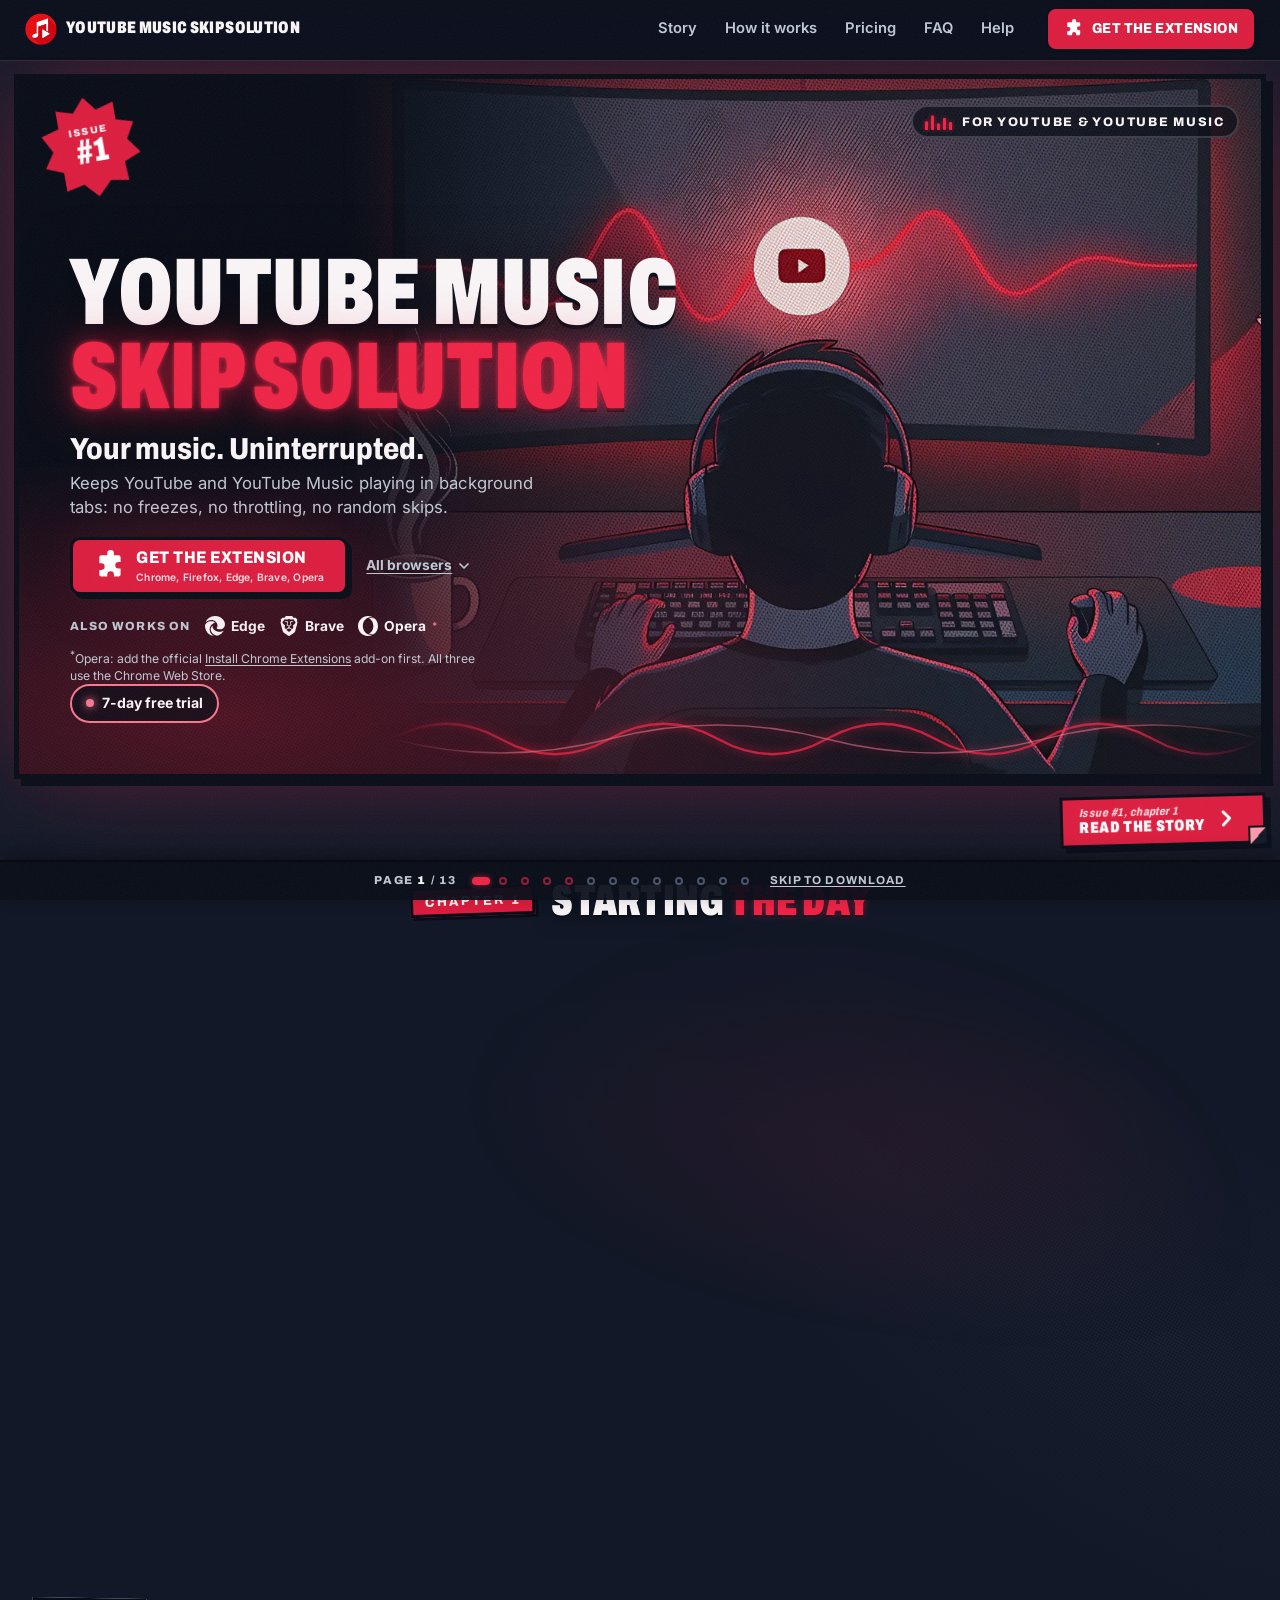
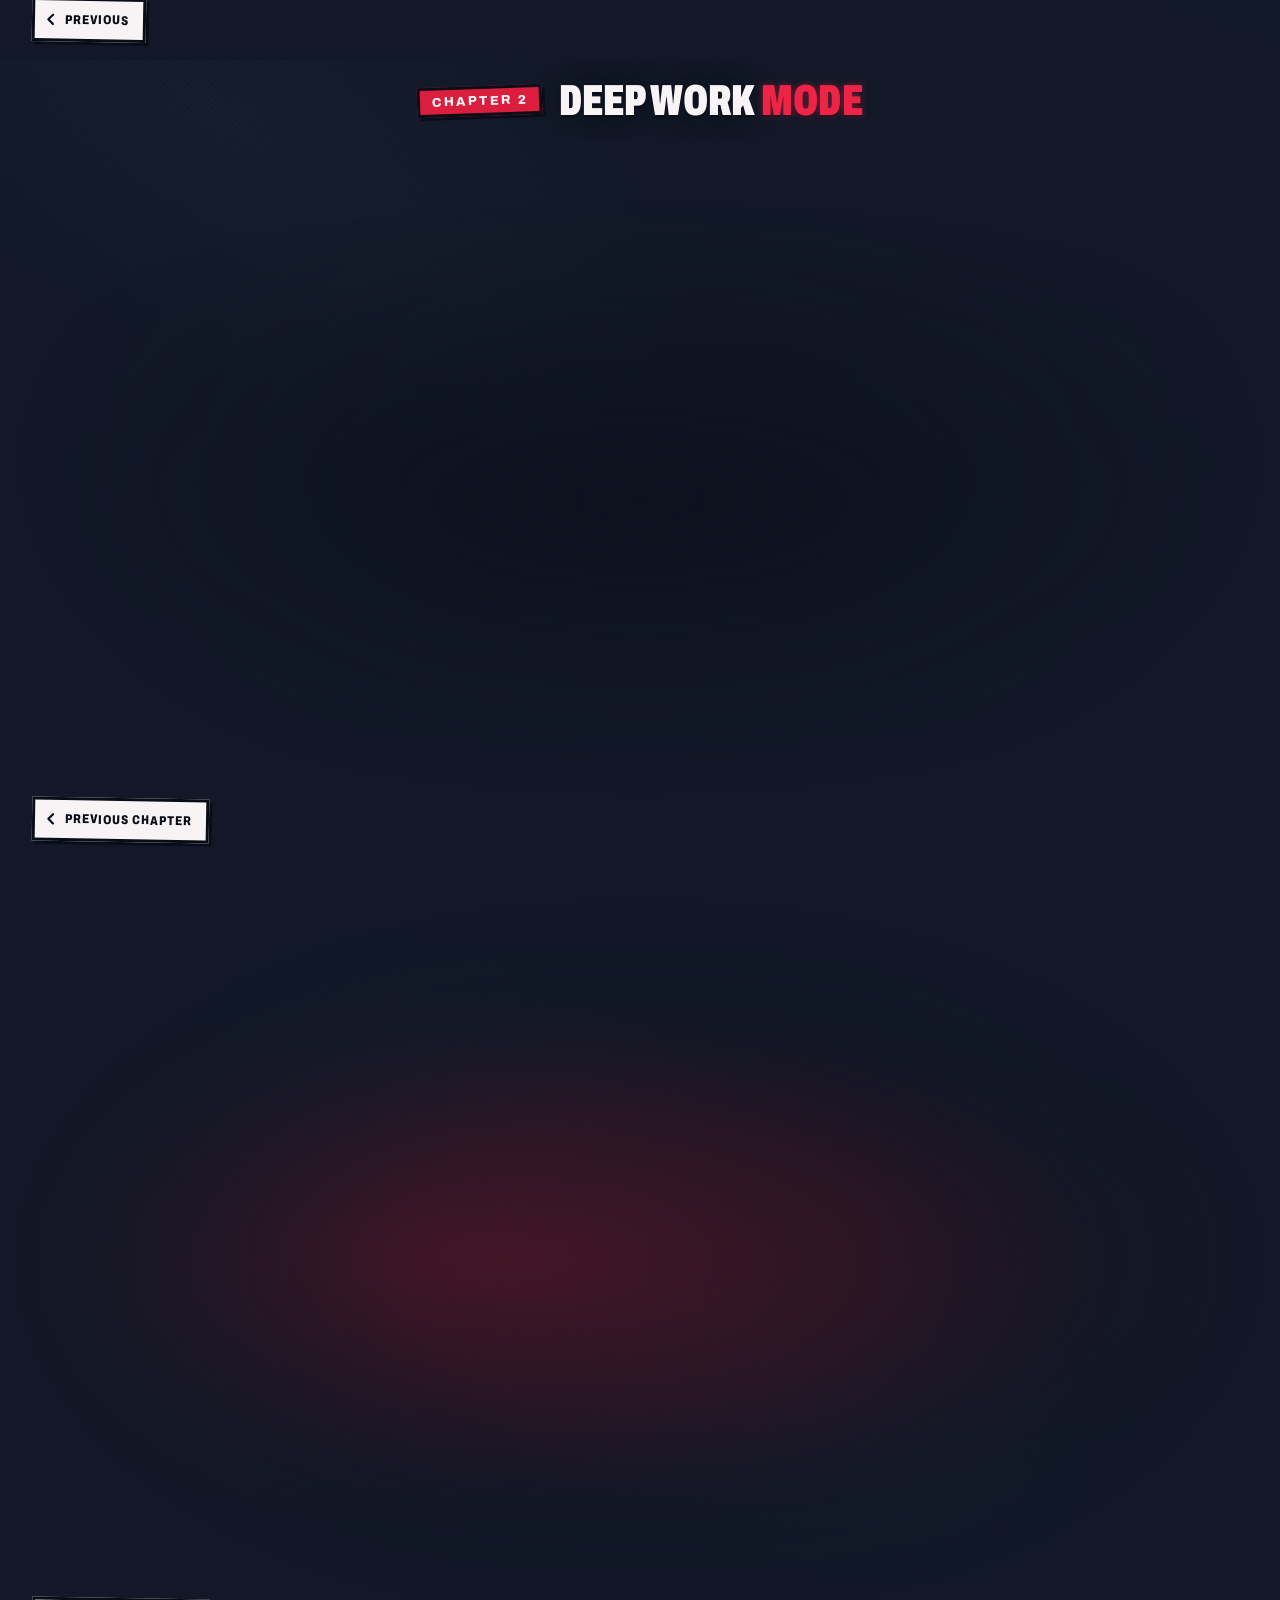
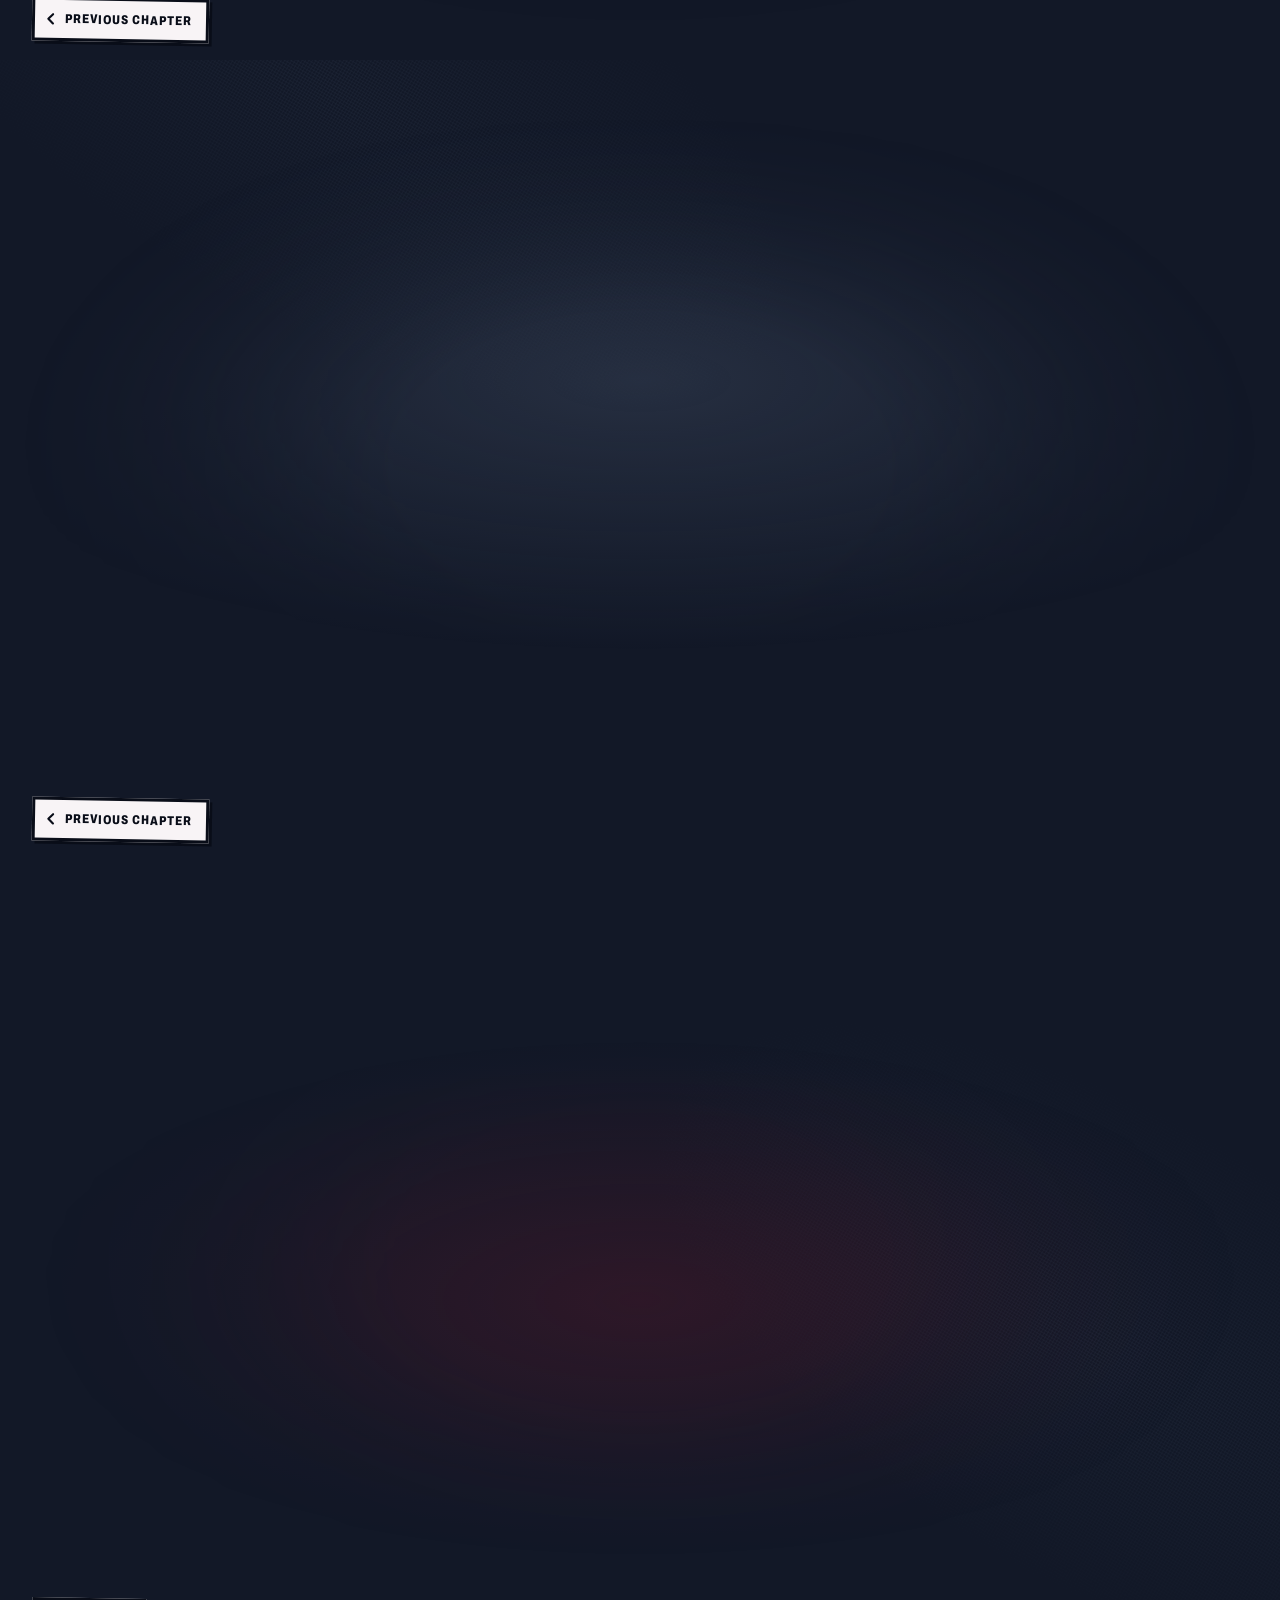
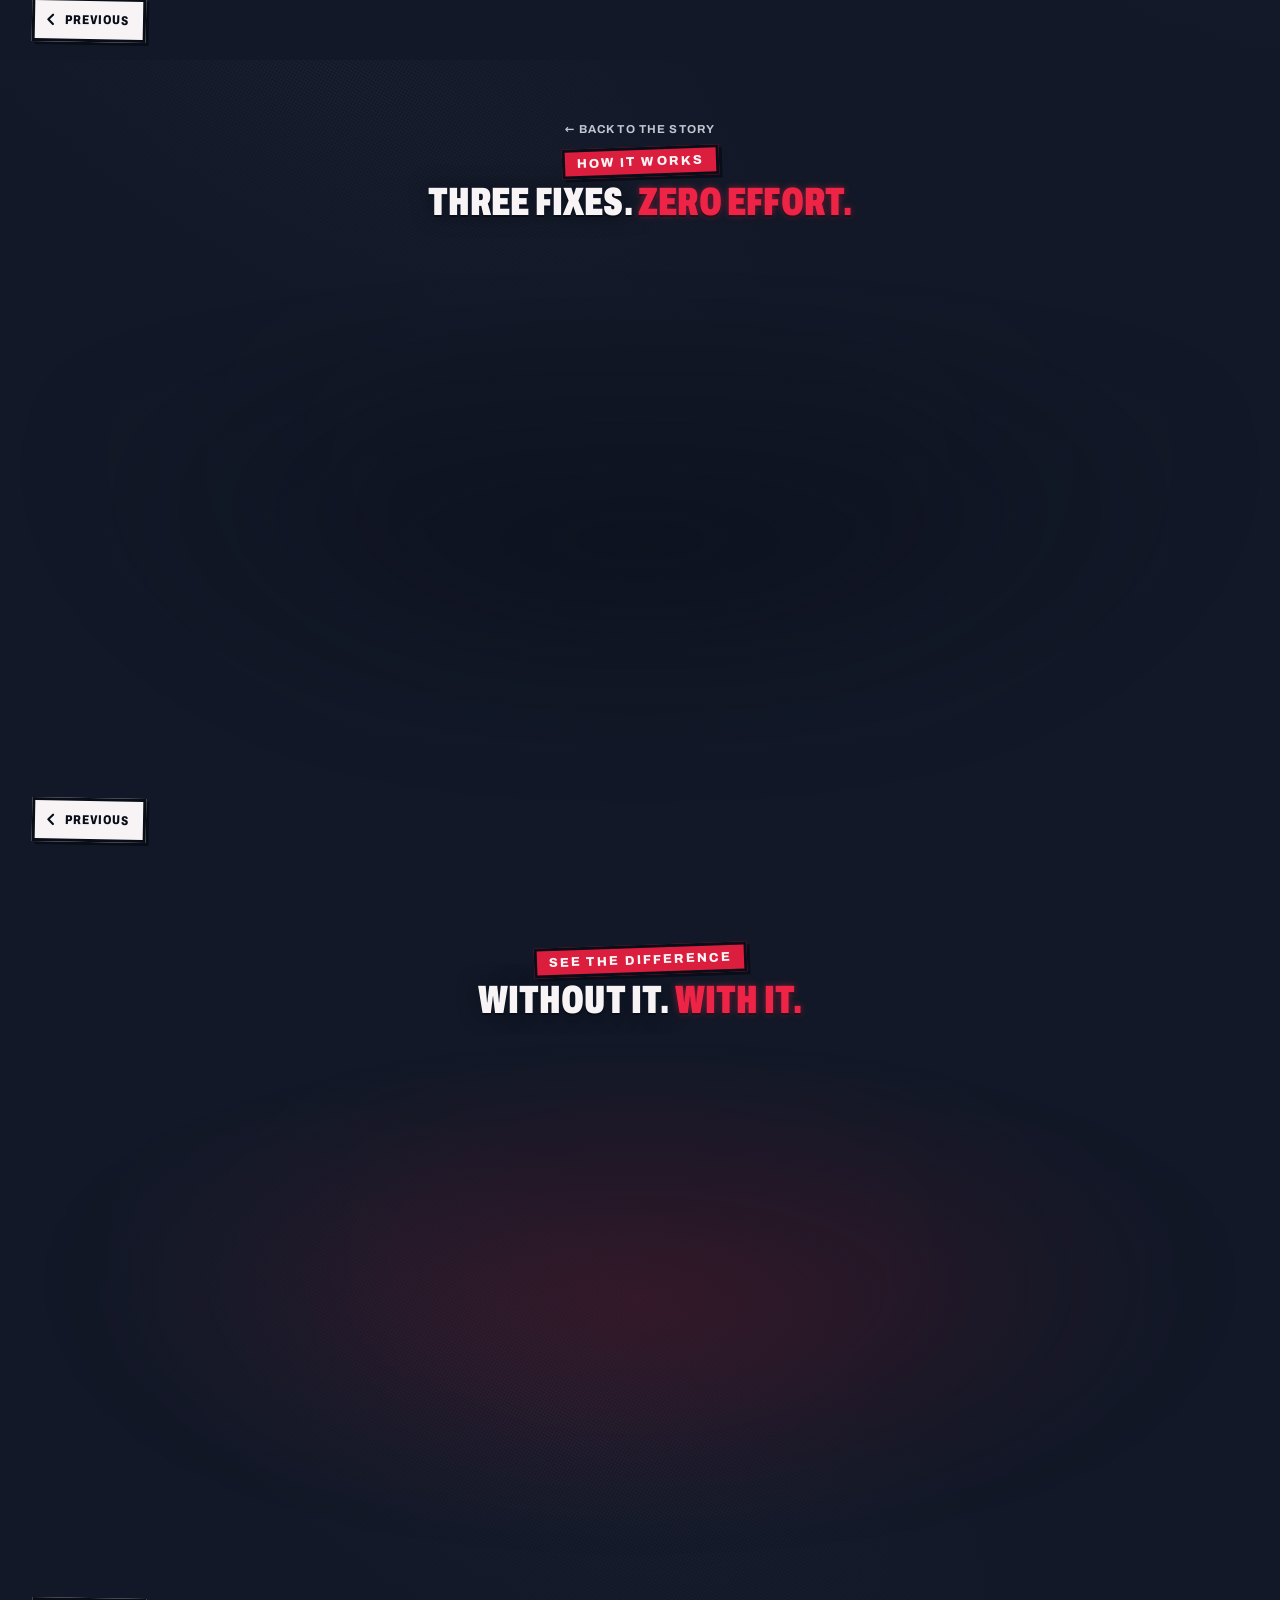
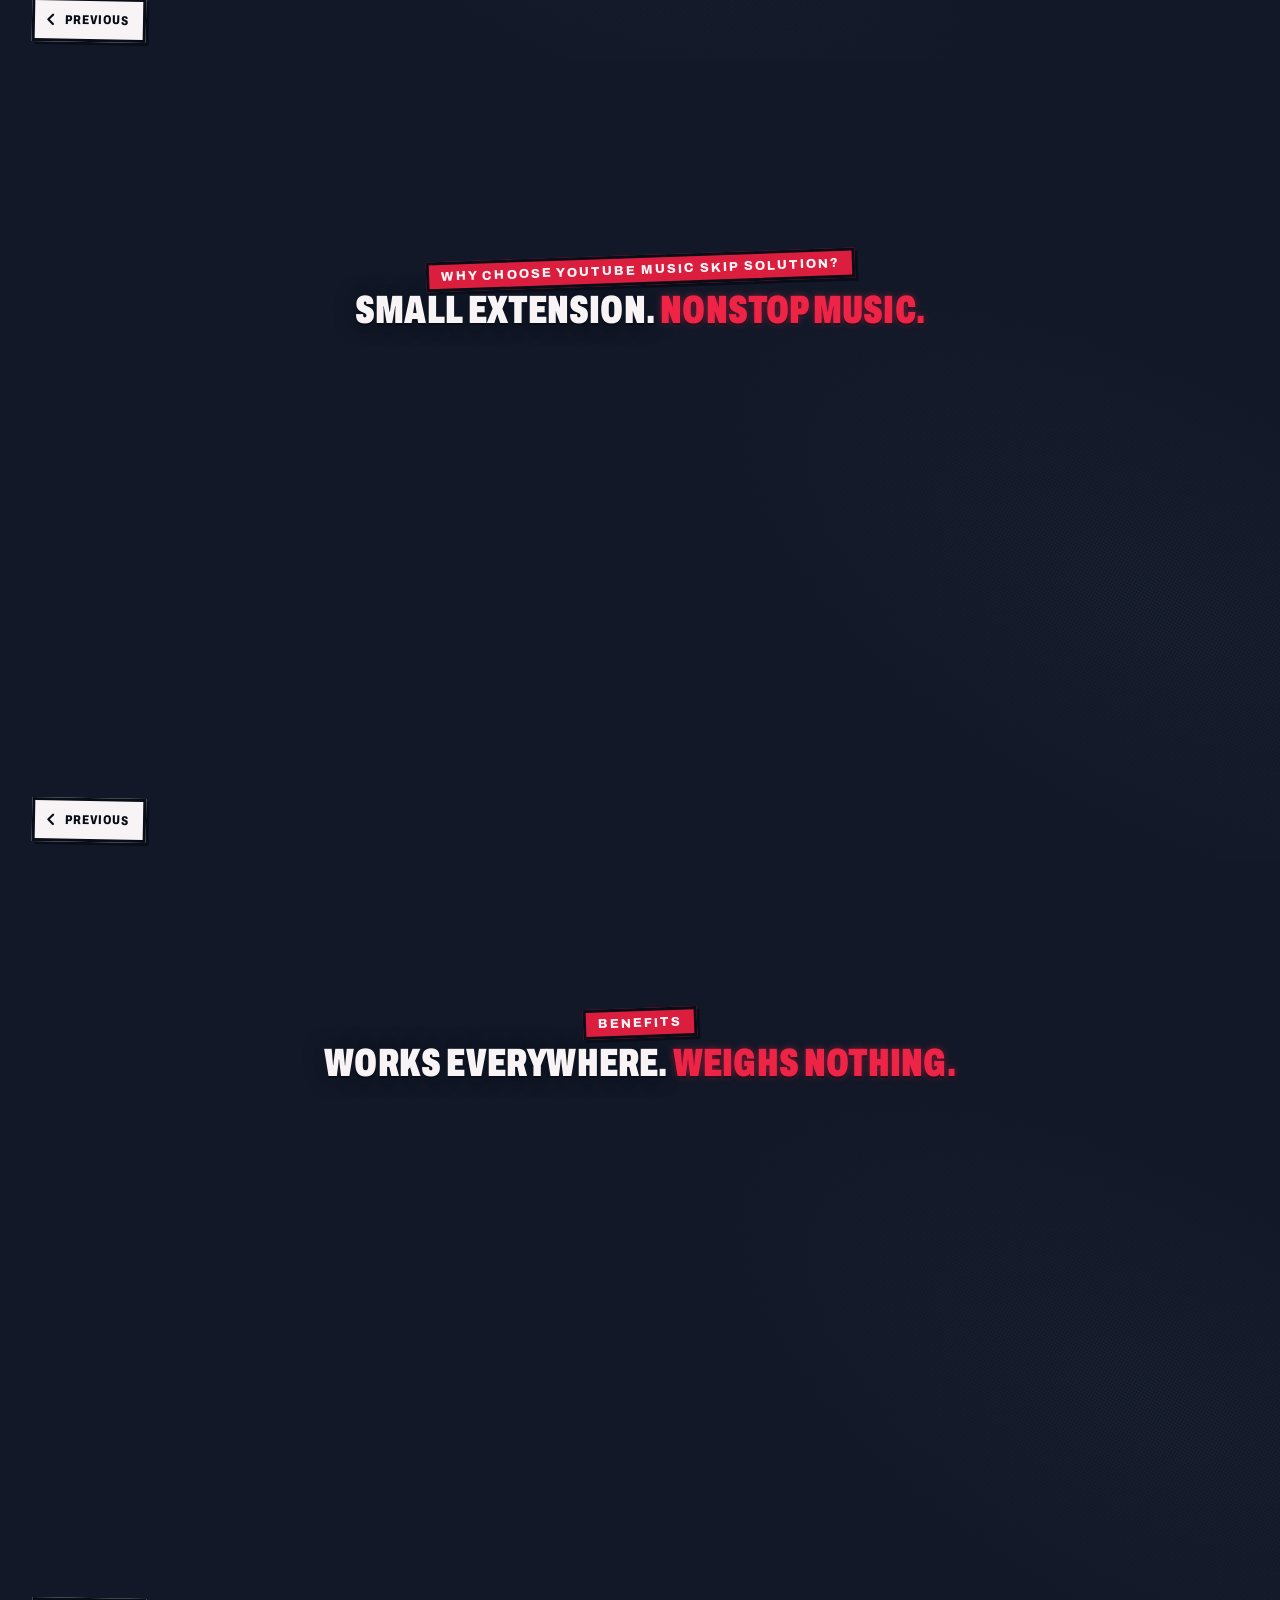
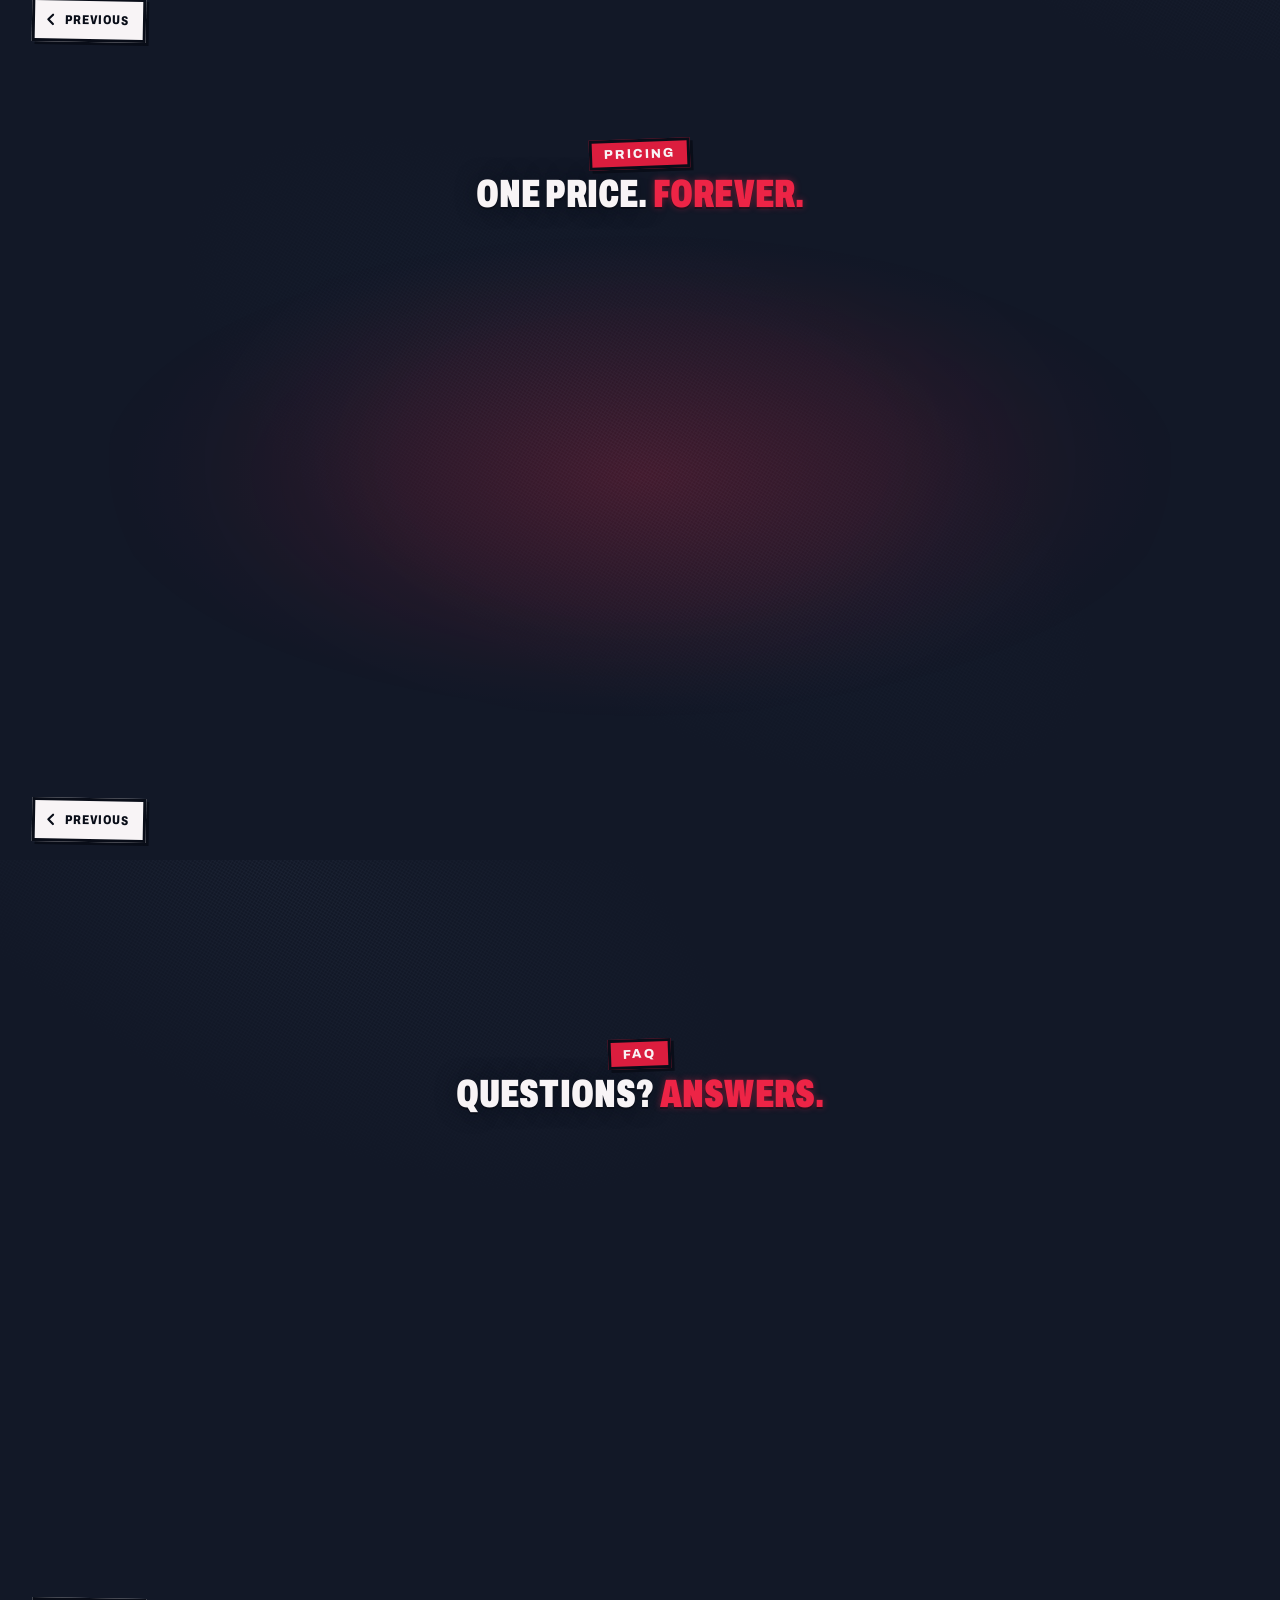
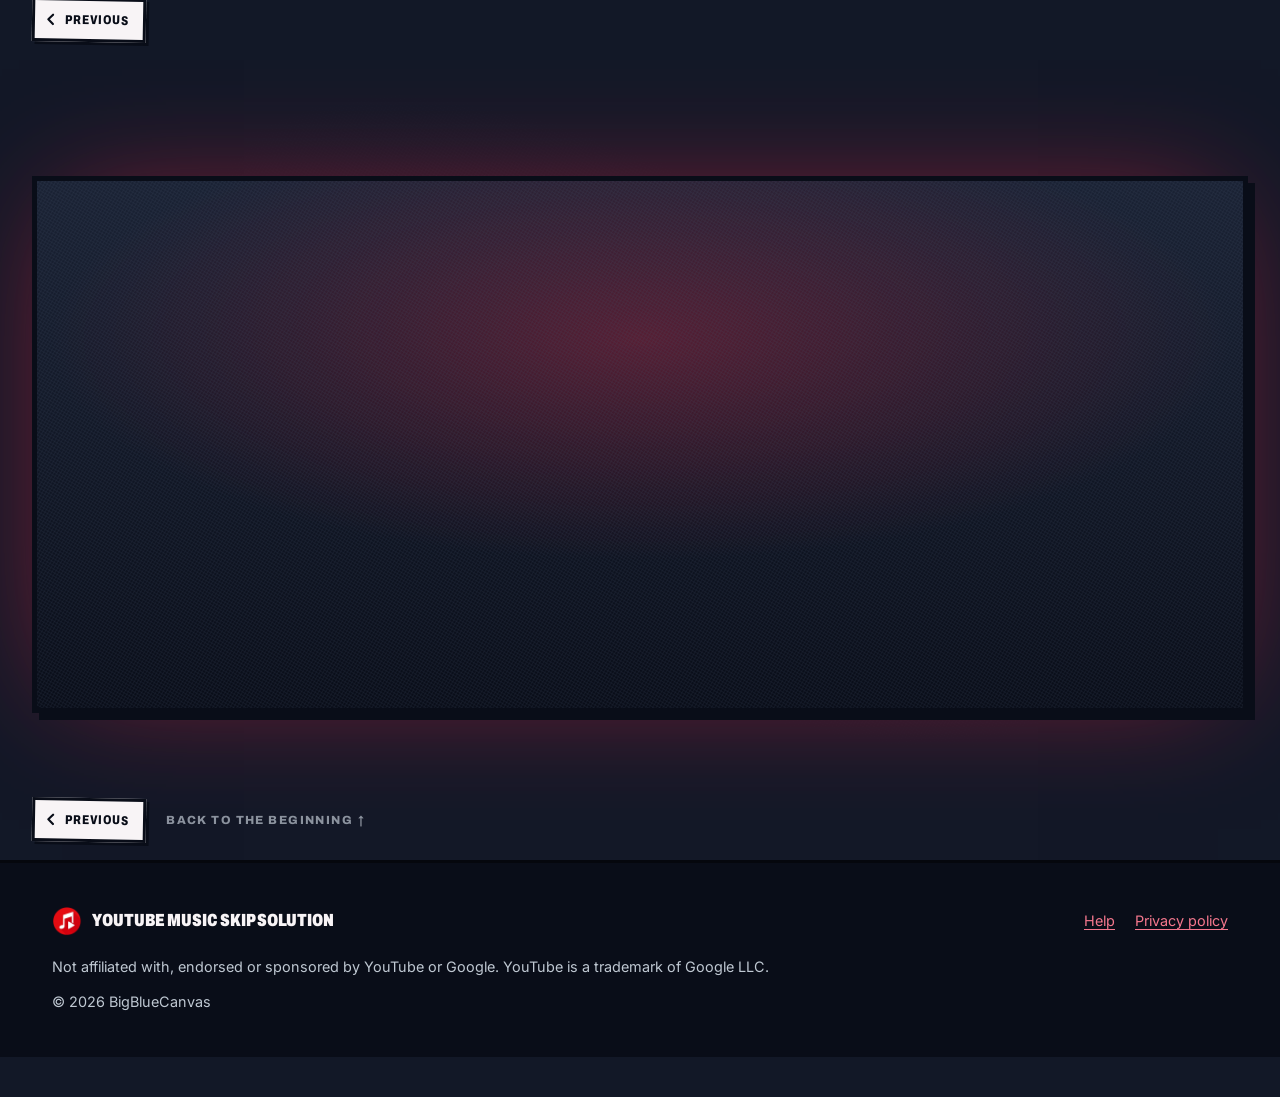
==== commit b8532845: "Simplify help index and add Help to main navigation" ====
--- a/index.html
+++ b/index.html
@@ -25,16 +25,16 @@
 <meta name="twitter:description" content="Keeps YouTube and YouTube Music playing in background tabs. No random skips, no freezes, no pause prompts.">
 <meta name="twitter:image" content="https://skipnomore.site/assets/img/og-image.jpg">
 <link rel="icon" href="favicon.ico" sizes="48x48">
-<link rel="icon" type="image/png" sizes="32x32" href="assets/img/favicon-32.png?v=202611071824">
-<link rel="icon" type="image/png" sizes="16x16" href="assets/img/favicon-16.png?v=202611071824">
-<link rel="apple-touch-icon" href="assets/img/apple-touch-icon.png?v=202611071824">
+<link rel="icon" type="image/png" sizes="32x32" href="assets/img/favicon-32.png?v=202611071831">
+<link rel="icon" type="image/png" sizes="16x16" href="assets/img/favicon-16.png?v=202611071831">
+<link rel="apple-touch-icon" href="assets/img/apple-touch-icon.png?v=202611071831">
 <link rel="manifest" href="site.webmanifest">
 
 <!-- Font preloads are injected only over http(s): a CORS font preload fails on file:// (fonts still load there via @font-face). -->
 <script>
   document.documentElement.classList.add('js');
   if (location.protocol !== 'file:') {
-    ['assets/fonts/archivo-latin-wdth-normal.woff2?v=202611071824', 'assets/fonts/inter-latin-wght-normal.woff2?v=202611071824'].forEach(function (href) {
+    ['assets/fonts/archivo-latin-wdth-normal.woff2?v=202611071831', 'assets/fonts/inter-latin-wght-normal.woff2?v=202611071831'].forEach(function (href) {
       var l = document.createElement('link');
       l.rel = 'preload'; l.as = 'font'; l.type = 'font/woff2'; l.crossOrigin = 'anonymous'; l.href = href;
       document.head.appendChild(l);
@@ -62,10 +62,10 @@
   }
 </script>
 <link rel="preload" as="image" type="image/webp"
-      imagesrcset="assets/img/panel-01-828.webp?v=202611071824 828w, assets/img/panel-01-1280.webp?v=202611071824 1280w, assets/img/panel-01-1920.webp?v=202611071824 1920w, assets/img/panel-01-2560.webp?v=202611071824 2560w, assets/img/panel-01-3840.webp?v=202611071824 3840w"
+      imagesrcset="assets/img/panel-01-828.webp?v=202611071831 828w, assets/img/panel-01-1280.webp?v=202611071831 1280w, assets/img/panel-01-1920.webp?v=202611071831 1920w, assets/img/panel-01-2560.webp?v=202611071831 2560w, assets/img/panel-01-3840.webp?v=202611071831 3840w"
       imagesizes="(max-width: 699px) 250vw, (max-width: 1100px) 130vw, 110vw" fetchpriority="high">
 
-<link rel="stylesheet" href="css/style.css?v=202611071824">
+<link rel="stylesheet" href="css/style.css?v=202611071831">
 
 <!-- Pricing and store URLs live in CONFIG at the top of js/main.js.
      Values written in this HTML are no-JS fallbacks only. -->
@@ -190,7 +190,7 @@
 <header class="nav" id="top">
   <div class="nav__inner">
     <a class="brand" href="#cover" aria-label="YouTube Music Skip Solution, back to top">
-      <img src="assets/img/icon-128.png?v=202611071824" width="128" height="128" alt="" class="brand__logo">
+      <img src="assets/img/icon-128.png?v=202611071831" width="128" height="128" alt="" class="brand__logo">
       <span class="brand__name" aria-hidden="true"><span class="brand__yt">YouTube Music </span>Skip Solution</span>
     </a>
     <nav class="nav__links" id="nav-links" aria-label="Main">
@@ -198,6 +198,7 @@
       <a href="#how">How it works</a>
       <a href="#pricing">Pricing</a>
       <a href="#faq">FAQ</a>
+      <a href="/help/">Help</a>
     </nav>
     <a class="btn btn--nav btn--auto" href="#download" data-store="auto" data-section="nav"><svg class="btn__mark" aria-hidden="true"><use href="#mark-ext"/></svg><span class="btn__label">Get the extension</span><span class="btn__short">Get it</span></a>
     <button class="nav__menu" type="button" aria-expanded="false" aria-controls="nav-links">
@@ -214,8 +215,8 @@
 <div class="page page--cover">
   <div class="cover__frame" data-tilt>
     <div class="cover__art" data-tilt-layer="-1">
-      <picture data-img="panel-01" data-sizes="(max-width: 699px) 250vw, (max-width: 1100px) 130vw, 110vw"><source type="image/webp" srcset="assets/img/panel-01-828.webp?v=202611071824 828w, assets/img/panel-01-1280.webp?v=202611071824 1280w, assets/img/panel-01-1920.webp?v=202611071824 1920w, assets/img/panel-01-2560.webp?v=202611071824 2560w, assets/img/panel-01-3840.webp?v=202611071824 3840w" sizes="(max-width: 699px) 250vw, (max-width: 1100px) 130vw, 110vw"><img fetchpriority="high" decoding="async"
-             alt="Comic cover art: a listener in headphones at a calm desk, a big play button glowing on the monitor." src="assets/img/panel-01-828.jpg?v=202611071824" srcset="assets/img/panel-01-828.jpg?v=202611071824 828w, assets/img/panel-01-1280.jpg?v=202611071824 1280w, assets/img/panel-01-1920.jpg?v=202611071824 1920w, assets/img/panel-01-2560.jpg?v=202611071824 2560w, assets/img/panel-01-3840.jpg?v=202611071824 3840w" sizes="(max-width: 699px) 250vw, (max-width: 1100px) 130vw, 110vw" width="3840" height="1926"></picture>
+      <picture data-img="panel-01" data-sizes="(max-width: 699px) 250vw, (max-width: 1100px) 130vw, 110vw"><source type="image/webp" srcset="assets/img/panel-01-828.webp?v=202611071831 828w, assets/img/panel-01-1280.webp?v=202611071831 1280w, assets/img/panel-01-1920.webp?v=202611071831 1920w, assets/img/panel-01-2560.webp?v=202611071831 2560w, assets/img/panel-01-3840.webp?v=202611071831 3840w" sizes="(max-width: 699px) 250vw, (max-width: 1100px) 130vw, 110vw"><img fetchpriority="high" decoding="async"
+             alt="Comic cover art: a listener in headphones at a calm desk, a big play button glowing on the monitor." src="assets/img/panel-01-828.jpg?v=202611071831" srcset="assets/img/panel-01-828.jpg?v=202611071831 828w, assets/img/panel-01-1280.jpg?v=202611071831 1280w, assets/img/panel-01-1920.jpg?v=202611071831 1920w, assets/img/panel-01-2560.jpg?v=202611071831 2560w, assets/img/panel-01-3840.jpg?v=202611071831 3840w" sizes="(max-width: 699px) 250vw, (max-width: 1100px) 130vw, 110vw" width="3840" height="1926"></picture>
     </div>
     <div class="cover__wave" aria-hidden="true">
       <svg class="wave-scroll" viewBox="0 0 800 60" preserveAspectRatio="none">
@@ -275,30 +276,30 @@
         <div class="page__grid ch1__grid">
           <figure class="panel p-wide" data-reveal="ink" data-beat="1">
             <div class="panel__art" data-hover>
-              <picture data-img="panel-01" data-sizes="(min-width: 700px) 74vw, 100vw"><source type="image/webp" srcset="assets/img/panel-01-828.webp?v=202611071824 828w, assets/img/panel-01-1280.webp?v=202611071824 1280w, assets/img/panel-01-1920.webp?v=202611071824 1920w, assets/img/panel-01-2560.webp?v=202611071824 2560w, assets/img/panel-01-3840.webp?v=202611071824 3840w" sizes="(min-width: 700px) 74vw, 100vw"><img alt="Wide shot: morning at the desk. A steaming mug, a plant, a desk lamp, and a red waveform rolling across the monitor while the listener settles in with headphones on." loading="lazy" decoding="async" src="assets/img/panel-01-828.jpg?v=202611071824" srcset="assets/img/panel-01-828.jpg?v=202611071824 828w, assets/img/panel-01-1280.jpg?v=202611071824 1280w, assets/img/panel-01-1920.jpg?v=202611071824 1920w, assets/img/panel-01-2560.jpg?v=202611071824 2560w, assets/img/panel-01-3840.jpg?v=202611071824 3840w" sizes="(min-width: 700px) 74vw, 100vw" width="3840" height="1926"></picture>
+              <picture data-img="panel-01" data-sizes="(min-width: 700px) 74vw, 100vw"><source type="image/webp" srcset="assets/img/panel-01-828.webp?v=202611071831 828w, assets/img/panel-01-1280.webp?v=202611071831 1280w, assets/img/panel-01-1920.webp?v=202611071831 1920w, assets/img/panel-01-2560.webp?v=202611071831 2560w, assets/img/panel-01-3840.webp?v=202611071831 3840w" sizes="(min-width: 700px) 74vw, 100vw"><img alt="Wide shot: morning at the desk. A steaming mug, a plant, a desk lamp, and a red waveform rolling across the monitor while the listener settles in with headphones on." loading="lazy" decoding="async" src="assets/img/panel-01-828.jpg?v=202611071831" srcset="assets/img/panel-01-828.jpg?v=202611071831 828w, assets/img/panel-01-1280.jpg?v=202611071831 1280w, assets/img/panel-01-1920.jpg?v=202611071831 1920w, assets/img/panel-01-2560.jpg?v=202611071831 2560w, assets/img/panel-01-3840.jpg?v=202611071831 3840w" sizes="(min-width: 700px) 74vw, 100vw" width="3840" height="1926"></picture>
             </div>
             <figcaption class="caption caption--tl" data-reveal="caption" data-beat="2">7:57 AM. Coffee&rsquo;s hot. Playlist&rsquo;s on.</figcaption>
           </figure>
           <figure class="panel p-head" data-reveal="ink" data-beat="3">
             <div class="panel__art" data-hover>
-              <picture data-img="cu-01-head" data-sizes="(min-width: 700px) 26vw, 50vw"><source type="image/webp" srcset="assets/img/cu-01-head-480.webp?v=202611071824 480w, assets/img/cu-01-head-800.webp?v=202611071824 800w, assets/img/cu-01-head.webp?v=202611071824 832w" sizes="(min-width: 700px) 26vw, 50vw"><img alt="Close-up: the back of the listener's head, big headphones on, hands on the keyboard." loading="lazy" decoding="async" src="assets/img/cu-01-head-800.jpg?v=202611071824" srcset="assets/img/cu-01-head-480.jpg?v=202611071824 480w, assets/img/cu-01-head-800.jpg?v=202611071824 800w, assets/img/cu-01-head.jpg?v=202611071824 832w" sizes="(min-width: 700px) 26vw, 50vw" width="832" height="800"></picture>
+              <picture data-img="cu-01-head" data-sizes="(min-width: 700px) 26vw, 50vw"><source type="image/webp" srcset="assets/img/cu-01-head-480.webp?v=202611071831 480w, assets/img/cu-01-head-800.webp?v=202611071831 800w, assets/img/cu-01-head.webp?v=202611071831 832w" sizes="(min-width: 700px) 26vw, 50vw"><img alt="Close-up: the back of the listener's head, big headphones on, hands on the keyboard." loading="lazy" decoding="async" src="assets/img/cu-01-head-800.jpg?v=202611071831" srcset="assets/img/cu-01-head-480.jpg?v=202611071831 480w, assets/img/cu-01-head-800.jpg?v=202611071831 800w, assets/img/cu-01-head.jpg?v=202611071831 832w" sizes="(min-width: 700px) 26vw, 50vw" width="832" height="800"></picture>
             </div>
             <p class="bubble bubble--head" data-reveal="pop" data-beat="4">Perfect.</p>
           </figure>
           <figure class="panel p-mug" data-reveal="ink" data-beat="4">
             <div class="panel__art" data-hover>
-              <picture data-img="cu-01-mug" data-sizes="(min-width: 700px) 13vw, 25vw"><source type="image/webp" srcset="assets/img/cu-01-mug-480.webp?v=202611071824 480w, assets/img/cu-01-mug.webp?v=202611071824 512w" sizes="(min-width: 700px) 13vw, 25vw"><img alt="Insert: the coffee mug, still steaming." loading="lazy" decoding="async" src="assets/img/cu-01-mug.jpg?v=202611071824" srcset="assets/img/cu-01-mug-480.jpg?v=202611071824 480w, assets/img/cu-01-mug.jpg?v=202611071824 512w" sizes="(min-width: 700px) 13vw, 25vw" width="512" height="976"></picture>
+              <picture data-img="cu-01-mug" data-sizes="(min-width: 700px) 13vw, 25vw"><source type="image/webp" srcset="assets/img/cu-01-mug-480.webp?v=202611071831 480w, assets/img/cu-01-mug.webp?v=202611071831 512w" sizes="(min-width: 700px) 13vw, 25vw"><img alt="Insert: the coffee mug, still steaming." loading="lazy" decoding="async" src="assets/img/cu-01-mug.jpg?v=202611071831" srcset="assets/img/cu-01-mug-480.jpg?v=202611071831 480w, assets/img/cu-01-mug.jpg?v=202611071831 512w" sizes="(min-width: 700px) 13vw, 25vw" width="512" height="976"></picture>
             </div>
             <span class="sfx sfx--slurp" aria-hidden="true" data-reveal="sfx" data-beat="5">Slurp!</span>
           </figure>
           <figure class="panel p-lamp" data-reveal="ink" data-beat="5">
             <div class="panel__art" data-hover>
-              <picture data-img="cu-01-lamp" data-sizes="(min-width: 700px) 13vw, 25vw"><source type="image/webp" srcset="assets/img/cu-01-lamp-480.webp?v=202611071824 480w, assets/img/cu-01-lamp.webp?v=202611071824 656w" sizes="(min-width: 700px) 13vw, 25vw"><img alt="Insert: the desk lamp throws a warm red pool of light." loading="lazy" decoding="async" src="assets/img/cu-01-lamp.jpg?v=202611071824" srcset="assets/img/cu-01-lamp-480.jpg?v=202611071824 480w, assets/img/cu-01-lamp.jpg?v=202611071824 656w" sizes="(min-width: 700px) 13vw, 25vw" width="656" height="960"></picture>
+              <picture data-img="cu-01-lamp" data-sizes="(min-width: 700px) 13vw, 25vw"><source type="image/webp" srcset="assets/img/cu-01-lamp-480.webp?v=202611071831 480w, assets/img/cu-01-lamp.webp?v=202611071831 656w" sizes="(min-width: 700px) 13vw, 25vw"><img alt="Insert: the desk lamp throws a warm red pool of light." loading="lazy" decoding="async" src="assets/img/cu-01-lamp.jpg?v=202611071831" srcset="assets/img/cu-01-lamp-480.jpg?v=202611071831 480w, assets/img/cu-01-lamp.jpg?v=202611071831 656w" sizes="(min-width: 700px) 13vw, 25vw" width="656" height="960"></picture>
             </div>
           </figure>
           <figure class="panel p-strip" data-reveal="ink" data-beat="6">
             <div class="panel__art" data-hover>
-              <picture data-img="cu-01-wave" data-sizes="100vw"><source type="image/webp" srcset="assets/img/cu-01-wave-480.webp?v=202611071824 480w, assets/img/cu-01-wave-800.webp?v=202611071824 800w, assets/img/cu-01-wave.webp?v=202611071824 900w, assets/img/cu-01-wave-1200.webp?v=202611071824 1200w, assets/img/cu-01-wave-1600.webp?v=202611071824 1600w" sizes="100vw"><img alt="Strip panel: the play button on screen, a red waveform either side of it." loading="lazy" decoding="async" src="assets/img/cu-01-wave-800.jpg?v=202611071824" srcset="assets/img/cu-01-wave-480.jpg?v=202611071824 480w, assets/img/cu-01-wave-800.jpg?v=202611071824 800w, assets/img/cu-01-wave.jpg?v=202611071824 900w, assets/img/cu-01-wave-1200.jpg?v=202611071824 1200w, assets/img/cu-01-wave-1600.jpg?v=202611071824 1600w" sizes="100vw" width="1600" height="307"></picture>
+              <picture data-img="cu-01-wave" data-sizes="100vw"><source type="image/webp" srcset="assets/img/cu-01-wave-480.webp?v=202611071831 480w, assets/img/cu-01-wave-800.webp?v=202611071831 800w, assets/img/cu-01-wave.webp?v=202611071831 900w, assets/img/cu-01-wave-1200.webp?v=202611071831 1200w, assets/img/cu-01-wave-1600.webp?v=202611071831 1600w" sizes="100vw"><img alt="Strip panel: the play button on screen, a red waveform either side of it." loading="lazy" decoding="async" src="assets/img/cu-01-wave-800.jpg?v=202611071831" srcset="assets/img/cu-01-wave-480.jpg?v=202611071831 480w, assets/img/cu-01-wave-800.jpg?v=202611071831 800w, assets/img/cu-01-wave.jpg?v=202611071831 900w, assets/img/cu-01-wave-1200.jpg?v=202611071831 1200w, assets/img/cu-01-wave-1600.jpg?v=202611071831 1600w" sizes="100vw" width="1600" height="307"></picture>
             </div>
             <figcaption class="caption caption--br caption--red" data-reveal="caption" data-beat="7">Now playing. On repeat.</figcaption>
           </figure>
@@ -324,13 +325,13 @@
         <div class="page__grid ch2__grid">
           <figure class="panel p-main" data-reveal="ink" data-beat="1">
             <div class="panel__art" data-hover>
-              <picture data-img="panel-02" data-sizes="(min-width: 700px) 77vw, 100vw"><source type="image/webp" srcset="assets/img/panel-02-828.webp?v=202611071824 828w, assets/img/panel-02-1280.webp?v=202611071824 1280w, assets/img/panel-02-1920.webp?v=202611071824 1920w, assets/img/panel-02-2560.webp?v=202611071824 2560w, assets/img/panel-02-3840.webp?v=202611071824 3840w" sizes="(min-width: 700px) 77vw, 100vw"><img alt="Deep focus: code and a project dashboard fill the monitor, the music still playing, a bead of sweat on the listener's brow." loading="lazy" decoding="async" src="assets/img/panel-02-828.jpg?v=202611071824" srcset="assets/img/panel-02-828.jpg?v=202611071824 828w, assets/img/panel-02-1280.jpg?v=202611071824 1280w, assets/img/panel-02-1920.jpg?v=202611071824 1920w, assets/img/panel-02-2560.jpg?v=202611071824 2560w, assets/img/panel-02-3840.jpg?v=202611071824 3840w" sizes="(min-width: 700px) 77vw, 100vw" width="3840" height="1935"></picture>
+              <picture data-img="panel-02" data-sizes="(min-width: 700px) 77vw, 100vw"><source type="image/webp" srcset="assets/img/panel-02-828.webp?v=202611071831 828w, assets/img/panel-02-1280.webp?v=202611071831 1280w, assets/img/panel-02-1920.webp?v=202611071831 1920w, assets/img/panel-02-2560.webp?v=202611071831 2560w, assets/img/panel-02-3840.webp?v=202611071831 3840w" sizes="(min-width: 700px) 77vw, 100vw"><img alt="Deep focus: code and a project dashboard fill the monitor, the music still playing, a bead of sweat on the listener's brow." loading="lazy" decoding="async" src="assets/img/panel-02-828.jpg?v=202611071831" srcset="assets/img/panel-02-828.jpg?v=202611071831 828w, assets/img/panel-02-1280.jpg?v=202611071831 1280w, assets/img/panel-02-1920.jpg?v=202611071831 1920w, assets/img/panel-02-2560.jpg?v=202611071831 2560w, assets/img/panel-02-3840.jpg?v=202611071831 3840w" sizes="(min-width: 700px) 77vw, 100vw" width="3840" height="1935"></picture>
             </div>
             <figcaption class="caption caption--tl" data-reveal="caption" data-beat="2">You switch tabs. The music keeps you going&hellip;</figcaption>
           </figure>
           <figure class="panel p-code" data-reveal="ink" data-beat="3">
             <div class="panel__art" data-hover>
-              <picture data-img="cu-02-code" data-sizes="(min-width: 700px) 23vw, 50vw"><source type="image/webp" srcset="assets/img/cu-02-code-480.webp?v=202611071824 480w, assets/img/cu-02-code-800.webp?v=202611071824 800w, assets/img/cu-02-code.webp?v=202611071824 900w" sizes="(min-width: 700px) 23vw, 50vw"><img alt="Close-up: lines of code glowing on the screen, the music tab still open." loading="lazy" decoding="async" src="assets/img/cu-02-code-800.jpg?v=202611071824" srcset="assets/img/cu-02-code-480.jpg?v=202611071824 480w, assets/img/cu-02-code-800.jpg?v=202611071824 800w, assets/img/cu-02-code.jpg?v=202611071824 900w" sizes="(min-width: 700px) 23vw, 50vw" width="900" height="729"></picture>
+              <picture data-img="cu-02-code" data-sizes="(min-width: 700px) 23vw, 50vw"><source type="image/webp" srcset="assets/img/cu-02-code-480.webp?v=202611071831 480w, assets/img/cu-02-code-800.webp?v=202611071831 800w, assets/img/cu-02-code.webp?v=202611071831 900w" sizes="(min-width: 700px) 23vw, 50vw"><img alt="Close-up: lines of code glowing on the screen, the music tab still open." loading="lazy" decoding="async" src="assets/img/cu-02-code-800.jpg?v=202611071831" srcset="assets/img/cu-02-code-480.jpg?v=202611071831 480w, assets/img/cu-02-code-800.jpg?v=202611071831 800w, assets/img/cu-02-code.jpg?v=202611071831 900w" sizes="(min-width: 700px) 23vw, 50vw" width="900" height="729"></picture>
               <div class="tabs" aria-hidden="true">
                 <span class="tabs__tab tabs__tab--music">&#9835; Focus playlist</span>
                 <span class="tabs__tab tabs__tab--code is-active">main.js</span>
@@ -339,7 +340,7 @@
           </figure>
           <figure class="panel p-head2" data-reveal="ink" data-beat="4">
             <div class="panel__art" data-hover>
-              <picture data-img="cu-02-head" data-sizes="(min-width: 700px) 23vw, 50vw"><source type="image/webp" srcset="assets/img/cu-02-head-480.webp?v=202611071824 480w, assets/img/cu-02-head-800.webp?v=202611071824 800w, assets/img/cu-02-head.webp?v=202611071824 900w" sizes="(min-width: 700px) 23vw, 50vw"><img alt="Close-up: the listener leans in, sweat marks flying, totally in the zone." loading="lazy" decoding="async" src="assets/img/cu-02-head-800.jpg?v=202611071824" srcset="assets/img/cu-02-head-480.jpg?v=202611071824 480w, assets/img/cu-02-head-800.jpg?v=202611071824 800w, assets/img/cu-02-head.jpg?v=202611071824 900w" sizes="(min-width: 700px) 23vw, 50vw" width="900" height="743"></picture>
+              <picture data-img="cu-02-head" data-sizes="(min-width: 700px) 23vw, 50vw"><source type="image/webp" srcset="assets/img/cu-02-head-480.webp?v=202611071831 480w, assets/img/cu-02-head-800.webp?v=202611071831 800w, assets/img/cu-02-head.webp?v=202611071831 900w" sizes="(min-width: 700px) 23vw, 50vw"><img alt="Close-up: the listener leans in, sweat marks flying, totally in the zone." loading="lazy" decoding="async" src="assets/img/cu-02-head-800.jpg?v=202611071831" srcset="assets/img/cu-02-head-480.jpg?v=202611071831 480w, assets/img/cu-02-head-800.jpg?v=202611071831 800w, assets/img/cu-02-head.jpg?v=202611071831 900w" sizes="(min-width: 700px) 23vw, 50vw" width="900" height="743"></picture>
             </div>
             <span class="sfx sfx--tap" aria-hidden="true" data-reveal="sfx" data-beat="5">Tak tak tak</span>
           </figure>
@@ -366,7 +367,7 @@
         <div class="page__grid chaos">
           <figure class="panel c-main" data-reveal="ink" data-beat="1">
             <div class="panel__art" data-hover>
-              <picture data-img="panel-03" data-sizes="(min-width: 700px) 64vw, 100vw"><source type="image/webp" srcset="assets/img/panel-03-828.webp?v=202611071824 828w, assets/img/panel-03-1280.webp?v=202611071824 1280w, assets/img/panel-03-1920.webp?v=202611071824 1920w, assets/img/panel-03-2560.webp?v=202611071824 2560w, assets/img/panel-03-3840.webp?v=202611071824 3840w" sizes="(min-width: 700px) 64vw, 100vw"><img alt="Chaos: skip windows explode out of the monitor, ERROR warnings flash, and the listener grabs their head in both hands." loading="lazy" decoding="async" src="assets/img/panel-03-828.jpg?v=202611071824" srcset="assets/img/panel-03-828.jpg?v=202611071824 828w, assets/img/panel-03-1280.jpg?v=202611071824 1280w, assets/img/panel-03-1920.jpg?v=202611071824 1920w, assets/img/panel-03-2560.jpg?v=202611071824 2560w, assets/img/panel-03-3840.jpg?v=202611071824 3840w" sizes="(min-width: 700px) 64vw, 100vw" width="3840" height="1926"></picture>
+              <picture data-img="panel-03" data-sizes="(min-width: 700px) 64vw, 100vw"><source type="image/webp" srcset="assets/img/panel-03-828.webp?v=202611071831 828w, assets/img/panel-03-1280.webp?v=202611071831 1280w, assets/img/panel-03-1920.webp?v=202611071831 1920w, assets/img/panel-03-2560.webp?v=202611071831 2560w, assets/img/panel-03-3840.webp?v=202611071831 3840w" sizes="(min-width: 700px) 64vw, 100vw"><img alt="Chaos: skip windows explode out of the monitor, ERROR warnings flash, and the listener grabs their head in both hands." loading="lazy" decoding="async" src="assets/img/panel-03-828.jpg?v=202611071831" srcset="assets/img/panel-03-828.jpg?v=202611071831 828w, assets/img/panel-03-1280.jpg?v=202611071831 1280w, assets/img/panel-03-1920.jpg?v=202611071831 1920w, assets/img/panel-03-2560.jpg?v=202611071831 2560w, assets/img/panel-03-3840.jpg?v=202611071831 3840w" sizes="(min-width: 700px) 64vw, 100vw" width="3840" height="1926"></picture>
             </div>
             <figcaption class="caption caption--tl caption--alarm" data-reveal="caption" data-beat="8">Your playlist skips itself. Focus gone.</figcaption>
             <span class="sfx sfx--next1" aria-hidden="true" data-reveal="sfx" data-beat="4">Next!</span>
@@ -374,9 +375,9 @@
             <span class="sfx sfx--next3" aria-hidden="true" data-reveal="sfx" data-beat="4" style="--d: .44s">Next!</span>
             <span class="sfx sfx--next4" aria-hidden="true" data-reveal="sfx" data-beat="4" style="--d: .6s">Next!</span>
             <div class="c-skips" aria-hidden="true">
-              <picture class="skip-tile" data-img="cu-03-skip" data-reveal="slam" data-beat="5"><source type="image/webp" srcset="assets/img/cu-03-skip.webp?v=202611071824"><img alt="" loading="lazy" decoding="async" src="assets/img/cu-03-skip.jpg?v=202611071824" width="464" height="352"></picture>
-              <picture class="skip-tile" data-img="cu-03-skip" data-reveal="slam" data-beat="5" style="--d: .12s"><source type="image/webp" srcset="assets/img/cu-03-skip.webp?v=202611071824"><img alt="" loading="lazy" decoding="async" src="assets/img/cu-03-skip.jpg?v=202611071824" width="464" height="352"></picture>
-              <picture class="skip-tile" data-img="cu-03-skip" data-reveal="slam" data-beat="5" style="--d: .24s"><source type="image/webp" srcset="assets/img/cu-03-skip.webp?v=202611071824"><img alt="" loading="lazy" decoding="async" src="assets/img/cu-03-skip.jpg?v=202611071824" width="464" height="352"></picture>
+              <picture class="skip-tile" data-img="cu-03-skip" data-reveal="slam" data-beat="5"><source type="image/webp" srcset="assets/img/cu-03-skip.webp?v=202611071831"><img alt="" loading="lazy" decoding="async" src="assets/img/cu-03-skip.jpg?v=202611071831" width="464" height="352"></picture>
+              <picture class="skip-tile" data-img="cu-03-skip" data-reveal="slam" data-beat="5" style="--d: .12s"><source type="image/webp" srcset="assets/img/cu-03-skip.webp?v=202611071831"><img alt="" loading="lazy" decoding="async" src="assets/img/cu-03-skip.jpg?v=202611071831" width="464" height="352"></picture>
+              <picture class="skip-tile" data-img="cu-03-skip" data-reveal="slam" data-beat="5" style="--d: .24s"><source type="image/webp" srcset="assets/img/cu-03-skip.webp?v=202611071831"><img alt="" loading="lazy" decoding="async" src="assets/img/cu-03-skip.jpg?v=202611071831" width="464" height="352"></picture>
             </div>
             <div class="yt-dialog" role="img" aria-label="Then a pop-up on top: Video paused. Continue watching?" data-reveal="pop" data-beat="7">
               <p class="yt-dialog__text">Video paused. Continue watching?</p>
@@ -404,13 +405,13 @@
           </figure>
           <figure class="panel c-screen" data-reveal="slam" data-beat="5">
             <div class="panel__art" data-hover>
-              <picture data-img="cu-03-screen" data-sizes="(min-width: 700px) 36vw, 42vw"><source type="image/webp" srcset="assets/img/cu-03-screen-480.webp?v=202611071824 480w, assets/img/cu-03-screen-800.webp?v=202611071824 800w, assets/img/cu-03-screen.webp?v=202611071824 900w, assets/img/cu-03-screen-1200.webp?v=202611071824 1200w, assets/img/cu-03-screen-1600.webp?v=202611071824 1600w" sizes="(min-width: 700px) 36vw, 42vw"><img alt="Close-up of the screen: stacks of SKIP pop-ups, warning triangles and an ERROR label." loading="lazy" decoding="async" src="assets/img/cu-03-screen-800.jpg?v=202611071824" srcset="assets/img/cu-03-screen-480.jpg?v=202611071824 480w, assets/img/cu-03-screen-800.jpg?v=202611071824 800w, assets/img/cu-03-screen.jpg?v=202611071824 900w, assets/img/cu-03-screen-1200.jpg?v=202611071824 1200w, assets/img/cu-03-screen-1600.jpg?v=202611071824 1600w" sizes="(min-width: 700px) 36vw, 42vw" width="1600" height="738"></picture>
+              <picture data-img="cu-03-screen" data-sizes="(min-width: 700px) 36vw, 42vw"><source type="image/webp" srcset="assets/img/cu-03-screen-480.webp?v=202611071831 480w, assets/img/cu-03-screen-800.webp?v=202611071831 800w, assets/img/cu-03-screen.webp?v=202611071831 900w, assets/img/cu-03-screen-1200.webp?v=202611071831 1200w, assets/img/cu-03-screen-1600.webp?v=202611071831 1600w" sizes="(min-width: 700px) 36vw, 42vw"><img alt="Close-up of the screen: stacks of SKIP pop-ups, warning triangles and an ERROR label." loading="lazy" decoding="async" src="assets/img/cu-03-screen-800.jpg?v=202611071831" srcset="assets/img/cu-03-screen-480.jpg?v=202611071831 480w, assets/img/cu-03-screen-800.jpg?v=202611071831 800w, assets/img/cu-03-screen.jpg?v=202611071831 900w, assets/img/cu-03-screen-1200.jpg?v=202611071831 1200w, assets/img/cu-03-screen-1600.jpg?v=202611071831 1600w" sizes="(min-width: 700px) 36vw, 42vw" width="1600" height="738"></picture>
             </div>
             <span class="sfx sfx--bzzt" aria-hidden="true" data-reveal="sfx" data-beat="5" style="--d: .45s">BZZT!</span>
           </figure>
           <figure class="panel c-head" data-reveal="slam" data-beat="6">
             <div class="panel__art" data-hover>
-              <picture data-img="cu-03-head" data-sizes="(min-width: 700px) 21vw, 42vw"><source type="image/webp" srcset="assets/img/cu-03-head-480.webp?v=202611071824 480w, assets/img/cu-03-head-800.webp?v=202611071824 800w, assets/img/cu-03-head.webp?v=202611071824 900w" sizes="(min-width: 700px) 21vw, 42vw"><img alt="Close-up: hands clamped to the headphones, sweat flying." loading="lazy" decoding="async" src="assets/img/cu-03-head-800.jpg?v=202611071824" srcset="assets/img/cu-03-head-480.jpg?v=202611071824 480w, assets/img/cu-03-head-800.jpg?v=202611071824 800w, assets/img/cu-03-head.jpg?v=202611071824 900w" sizes="(min-width: 700px) 21vw, 42vw" width="900" height="728"></picture>
+              <picture data-img="cu-03-head" data-sizes="(min-width: 700px) 21vw, 42vw"><source type="image/webp" srcset="assets/img/cu-03-head-480.webp?v=202611071831 480w, assets/img/cu-03-head-800.webp?v=202611071831 800w, assets/img/cu-03-head.webp?v=202611071831 900w" sizes="(min-width: 700px) 21vw, 42vw"><img alt="Close-up: hands clamped to the headphones, sweat flying." loading="lazy" decoding="async" src="assets/img/cu-03-head-800.jpg?v=202611071831" srcset="assets/img/cu-03-head-480.jpg?v=202611071831 480w, assets/img/cu-03-head-800.jpg?v=202611071831 800w, assets/img/cu-03-head.jpg?v=202611071831 900w" sizes="(min-width: 700px) 21vw, 42vw" width="900" height="728"></picture>
             </div>
           </figure>
         </div>
@@ -438,7 +439,7 @@
               <div class="ui-store" aria-hidden="true">
                 <div class="ui-bar"><i></i><i></i><i></i><span>chromewebstore.google.com</span></div>
                 <div class="ui-store__body">
-                  <img src="assets/img/icon-128.png?v=202611071824" width="128" height="128" alt="" class="ui-icon" loading="lazy" decoding="async">
+                  <img src="assets/img/icon-128.png?v=202611071831" width="128" height="128" alt="" class="ui-icon" loading="lazy" decoding="async">
                   <div><p class="ui-store__name"><span class="ui-wide">YouTube Music </span>Skip Solution</p><p class="ui-store__meta">Extension &middot; BigBlueCanvas</p></div>
                 </div>
                 <span class="ui-btn ui-press"><span class="ui-btn__a">Add to Chrome</span><span class="ui-btn__b">Added &#10003;</span><svg class="ui-cursor" viewBox="0 0 24 24" aria-hidden="true"><path d="M4 2l6.5 19 2.6-7.6L21 11z"/></svg></span>
@@ -450,7 +451,7 @@
           <figure class="panel k-pop" data-reveal="ink" data-beat="3">
             <div class="panel__art art-ui" data-hover>
               <div class="ui-pop" aria-hidden="true">
-                <div class="ui-pop__head"><img src="assets/img/icon-128.png?v=202611071824" width="128" height="128" alt="" class="ui-icon" loading="lazy" decoding="async"><b>Skip Solution</b></div>
+                <div class="ui-pop__head"><img src="assets/img/icon-128.png?v=202611071831" width="128" height="128" alt="" class="ui-icon" loading="lazy" decoding="async"><b>Skip Solution</b></div>
                 <p class="ui-pop__txt">Keep YouTube Music playing in background tabs.</p>
                 <span class="ui-trial-active"><span aria-hidden="true">&#10003;</span> 7-day trial active</span>
                 <p class="ui-pop__small">Then unlock forever: <span data-cfg="price">$1.99</span></p>
@@ -461,7 +462,7 @@
           </figure>
           <figure class="panel p-on" data-reveal="ink" data-beat="5">
             <div class="panel__art" data-hover>
-              <picture data-img="cu-04-on" data-sizes="(min-width: 700px) 24vw, 50vw"><source type="image/webp" srcset="assets/img/cu-04-on-480.webp?v=202611071824 480w, assets/img/cu-04-on-800.webp?v=202611071824 800w, assets/img/cu-04-on.webp?v=202611071824 900w" sizes="(min-width: 700px) 24vw, 50vw"><img alt="Close-up: the extension's music icon with its green ON badge, a steady red waveform behind it." loading="lazy" decoding="async" src="assets/img/cu-04-on-800.jpg?v=202611071824" srcset="assets/img/cu-04-on-480.jpg?v=202611071824 480w, assets/img/cu-04-on-800.jpg?v=202611071824 800w, assets/img/cu-04-on.jpg?v=202611071824 900w" sizes="(min-width: 700px) 24vw, 50vw" width="900" height="714"></picture>
+              <picture data-img="cu-04-on" data-sizes="(min-width: 700px) 24vw, 50vw"><source type="image/webp" srcset="assets/img/cu-04-on-480.webp?v=202611071831 480w, assets/img/cu-04-on-800.webp?v=202611071831 800w, assets/img/cu-04-on.webp?v=202611071831 900w" sizes="(min-width: 700px) 24vw, 50vw"><img alt="Close-up: the extension's music icon with its green ON badge, a steady red waveform behind it." loading="lazy" decoding="async" src="assets/img/cu-04-on-800.jpg?v=202611071831" srcset="assets/img/cu-04-on-480.jpg?v=202611071831 480w, assets/img/cu-04-on-800.jpg?v=202611071831 800w, assets/img/cu-04-on.jpg?v=202611071831 900w" sizes="(min-width: 700px) 24vw, 50vw" width="900" height="714"></picture>
             </div>
             <div class="toggle" aria-hidden="true">
               <span class="toggle__label">Skip Solution</span>
@@ -473,14 +474,14 @@
           </figure>
           <figure class="panel p-mug4" data-reveal="ink" data-beat="6">
             <div class="panel__art" data-hover>
-              <picture data-img="cu-04-mug" data-sizes="(min-width: 700px) 24vw, 50vw"><source type="image/webp" srcset="assets/img/cu-04-mug.webp?v=202611071824"><img alt="Insert: the coffee is still warm. Time to get back to work." loading="lazy" decoding="async" src="assets/img/cu-04-mug.jpg?v=202611071824" width="400" height="672"></picture>
+              <picture data-img="cu-04-mug" data-sizes="(min-width: 700px) 24vw, 50vw"><source type="image/webp" srcset="assets/img/cu-04-mug.webp?v=202611071831"><img alt="Insert: the coffee is still warm. Time to get back to work." loading="lazy" decoding="async" src="assets/img/cu-04-mug.jpg?v=202611071831" width="400" height="672"></picture>
             </div>
             <figcaption class="step-badge"><b>4</b> Back to work</figcaption>
             <p class="caption caption--ahh" data-reveal="caption" data-beat="6" style="--d: .1s">Ahh.</p>
           </figure>
           <figure class="panel splash" data-reveal="ink" data-beat="7">
             <div class="panel__art" data-hover>
-              <picture data-img="panel-04" data-sizes="(min-width: 700px) 64vw, 100vw"><source type="image/webp" srcset="assets/img/panel-04-828.webp?v=202611071824 828w, assets/img/panel-04-1280.webp?v=202611071824 1280w, assets/img/panel-04-1920.webp?v=202611071824 1920w, assets/img/panel-04-2560.webp?v=202611071824 2560w, assets/img/panel-04-3840.webp?v=202611071824 3840w" sizes="(min-width: 700px) 64vw, 100vw"><img alt="Calm again: the extension's icon glows with a green ON badge, the waveform flows steadily, green light fills the room, and the words SKIP NO MORE! stretch across the panel." loading="lazy" decoding="async" src="assets/img/panel-04-828.jpg?v=202611071824" srcset="assets/img/panel-04-828.jpg?v=202611071824 828w, assets/img/panel-04-1280.jpg?v=202611071824 1280w, assets/img/panel-04-1920.jpg?v=202611071824 1920w, assets/img/panel-04-2560.jpg?v=202611071824 2560w, assets/img/panel-04-3840.jpg?v=202611071824 3840w" sizes="(min-width: 700px) 64vw, 100vw" width="3840" height="1926"></picture>
+              <picture data-img="panel-04" data-sizes="(min-width: 700px) 64vw, 100vw"><source type="image/webp" srcset="assets/img/panel-04-828.webp?v=202611071831 828w, assets/img/panel-04-1280.webp?v=202611071831 1280w, assets/img/panel-04-1920.webp?v=202611071831 1920w, assets/img/panel-04-2560.webp?v=202611071831 2560w, assets/img/panel-04-3840.webp?v=202611071831 3840w" sizes="(min-width: 700px) 64vw, 100vw"><img alt="Calm again: the extension's icon glows with a green ON badge, the waveform flows steadily, green light fills the room, and the words SKIP NO MORE! stretch across the panel." loading="lazy" decoding="async" src="assets/img/panel-04-828.jpg?v=202611071831" srcset="assets/img/panel-04-828.jpg?v=202611071831 828w, assets/img/panel-04-1280.jpg?v=202611071831 1280w, assets/img/panel-04-1920.jpg?v=202611071831 1920w, assets/img/panel-04-2560.jpg?v=202611071831 2560w, assets/img/panel-04-3840.jpg?v=202611071831 3840w" sizes="(min-width: 700px) 64vw, 100vw" width="3840" height="1926"></picture>
             </div>
             <figcaption class="caption caption--tl" data-reveal="caption" data-beat="8">One click. Music that never stops.</figcaption>
           </figure>
@@ -510,19 +511,19 @@
   <div class="page__body"><div class="page__fit">
   <ol class="origin__seq swipe">
     <li class="origin__beat" data-beat="1" data-reveal="ink">
-      <picture class="origin__thumb" data-img="cu-01-head" data-sizes="(min-width: 900px) 22vw, 108px"><source type="image/webp" srcset="assets/img/cu-01-head-480.webp?v=202611071824 480w, assets/img/cu-01-head-800.webp?v=202611071824 800w, assets/img/cu-01-head.webp?v=202611071824 832w" sizes="(min-width: 900px) 22vw, 108px"><img alt="" loading="lazy" decoding="async" src="assets/img/cu-01-head-800.jpg?v=202611071824" srcset="assets/img/cu-01-head-480.jpg?v=202611071824 480w, assets/img/cu-01-head-800.jpg?v=202611071824 800w, assets/img/cu-01-head.jpg?v=202611071824 832w" sizes="(min-width: 900px) 22vw, 108px" width="832" height="800"></picture>
+      <picture class="origin__thumb" data-img="cu-01-head" data-sizes="(min-width: 900px) 22vw, 108px"><source type="image/webp" srcset="assets/img/cu-01-head-480.webp?v=202611071831 480w, assets/img/cu-01-head-800.webp?v=202611071831 800w, assets/img/cu-01-head.webp?v=202611071831 832w" sizes="(min-width: 900px) 22vw, 108px"><img alt="" loading="lazy" decoding="async" src="assets/img/cu-01-head-800.jpg?v=202611071831" srcset="assets/img/cu-01-head-480.jpg?v=202611071831 480w, assets/img/cu-01-head-800.jpg?v=202611071831 800w, assets/img/cu-01-head.jpg?v=202611071831 832w" sizes="(min-width: 900px) 22vw, 108px" width="832" height="800"></picture>
       <p class="caption origin__cap">I usually need music when I&rsquo;m doing important work, and also when I need my mind to relax through tedious tasks.</p>
     </li>
     <li class="origin__beat" data-beat="2" data-reveal="ink">
-      <picture class="origin__thumb" data-img="cu-03-skip" data-sizes="(min-width: 900px) 22vw, 108px"><source type="image/webp" srcset="assets/img/cu-03-skip.webp?v=202611071824"><img alt="" loading="lazy" decoding="async" src="assets/img/cu-03-skip.jpg?v=202611071824" width="464" height="352"></picture>
+      <picture class="origin__thumb" data-img="cu-03-skip" data-sizes="(min-width: 900px) 22vw, 108px"><source type="image/webp" srcset="assets/img/cu-03-skip.webp?v=202611071831"><img alt="" loading="lazy" decoding="async" src="assets/img/cu-03-skip.jpg?v=202611071831" width="464" height="352"></picture>
       <p class="caption origin__cap">But when YouTube Music started skipping non-stop, there was nothing I could do.</p>
     </li>
     <li class="origin__beat" data-beat="3" data-reveal="ink">
-      <picture class="origin__thumb" data-img="cu-03-head" data-sizes="(min-width: 900px) 22vw, 108px"><source type="image/webp" srcset="assets/img/cu-03-head-480.webp?v=202611071824 480w, assets/img/cu-03-head-800.webp?v=202611071824 800w, assets/img/cu-03-head.webp?v=202611071824 900w" sizes="(min-width: 900px) 22vw, 108px"><img alt="" loading="lazy" decoding="async" src="assets/img/cu-03-head-800.jpg?v=202611071824" srcset="assets/img/cu-03-head-480.jpg?v=202611071824 480w, assets/img/cu-03-head-800.jpg?v=202611071824 800w, assets/img/cu-03-head.jpg?v=202611071824 900w" sizes="(min-width: 900px) 22vw, 108px" width="900" height="728"></picture>
+      <picture class="origin__thumb" data-img="cu-03-head" data-sizes="(min-width: 900px) 22vw, 108px"><source type="image/webp" srcset="assets/img/cu-03-head-480.webp?v=202611071831 480w, assets/img/cu-03-head-800.webp?v=202611071831 800w, assets/img/cu-03-head.webp?v=202611071831 900w" sizes="(min-width: 900px) 22vw, 108px"><img alt="" loading="lazy" decoding="async" src="assets/img/cu-03-head-800.jpg?v=202611071831" srcset="assets/img/cu-03-head-480.jpg?v=202611071831 480w, assets/img/cu-03-head-800.jpg?v=202611071831 800w, assets/img/cu-03-head.jpg?v=202611071831 900w" sizes="(min-width: 900px) 22vw, 108px" width="900" height="728"></picture>
       <p class="caption caption--alarm origin__cap">I got so upset, my mood and creative flow broke instantly. I tried all sorts of browser gymnastics to stop it, but most of the time it simply didn&rsquo;t work.</p>
     </li>
     <li class="origin__beat" data-beat="4" data-reveal="ink">
-      <picture class="origin__thumb" data-img="cu-04-on" data-sizes="(min-width: 700px) 42vw, 80vw"><source type="image/webp" srcset="assets/img/cu-04-on-480.webp?v=202611071824 480w, assets/img/cu-04-on-800.webp?v=202611071824 800w, assets/img/cu-04-on.webp?v=202611071824 900w" sizes="(min-width: 700px) 42vw, 80vw"><img alt="Music control icon marked ON above an audio waveform." loading="lazy" decoding="async" src="assets/img/cu-04-on-800.jpg?v=202611071824" srcset="assets/img/cu-04-on-480.jpg?v=202611071824 480w, assets/img/cu-04-on-800.jpg?v=202611071824 800w, assets/img/cu-04-on.jpg?v=202611071824 900w" sizes="(min-width: 700px) 42vw, 80vw" width="900" height="714"></picture>
+      <picture class="origin__thumb" data-img="cu-04-on" data-sizes="(min-width: 700px) 42vw, 80vw"><source type="image/webp" srcset="assets/img/cu-04-on-480.webp?v=202611071831 480w, assets/img/cu-04-on-800.webp?v=202611071831 800w, assets/img/cu-04-on.webp?v=202611071831 900w" sizes="(min-width: 700px) 42vw, 80vw"><img alt="Music control icon marked ON above an audio waveform." loading="lazy" decoding="async" src="assets/img/cu-04-on-800.jpg?v=202611071831" srcset="assets/img/cu-04-on-480.jpg?v=202611071831 480w, assets/img/cu-04-on-800.jpg?v=202611071831 800w, assets/img/cu-04-on.jpg?v=202611071831 900w" sizes="(min-width: 700px) 42vw, 80vw" width="900" height="714"></picture>
       <p class="caption origin__cap">I got tired of the constant annoyance and built a permanent solution. I wanted to never stop the music again, keep the audio live, and <strong>skip no more!</strong></p>
     </li>
   </ol>
@@ -908,7 +909,7 @@
 <!-- ============ FOOTER ============ -->
 <footer class="footer">
   <div class="footer__inner">
-    <p class="footer__brand"><img src="assets/img/icon-128.png?v=202611071824" width="128" height="128" alt="" loading="lazy" decoding="async"> YouTube Music Skip Solution</p>
+    <p class="footer__brand"><img src="assets/img/icon-128.png?v=202611071831" width="128" height="128" alt="" loading="lazy" decoding="async"> YouTube Music Skip Solution</p>
     <nav class="footer__links" aria-label="Footer">
       <a href="help/">Help</a>
       <a href="privacy.html">Privacy policy</a>
@@ -918,6 +919,6 @@
   </div>
 </footer>
 
-<script src="js/main.js?v=202611071824" defer></script>
+<script src="js/main.js?v=202611071831" defer></script>
 </body>
 </html>
--- a/css/style.css
+++ b/css/style.css
@@ -7,7 +7,7 @@
 /* ---------- Fonts (self-hosted, OFL) ---------- */
 @font-face {
   font-family: "Archivo";
-  src: url("../assets/fonts/archivo-latin-wdth-normal.woff2?v=202611071824") format("woff2");
+  src: url("../assets/fonts/archivo-latin-wdth-normal.woff2?v=202611071831") format("woff2");
   font-weight: 100 900;
   font-stretch: 62% 125%;
   font-style: normal;
@@ -15,14 +15,14 @@
 }
 @font-face {
   font-family: "Inter";
-  src: url("../assets/fonts/inter-latin-wght-normal.woff2?v=202611071824") format("woff2");
+  src: url("../assets/fonts/inter-latin-wght-normal.woff2?v=202611071831") format("woff2");
   font-weight: 100 900;
   font-style: normal;
   font-display: swap;
 }
 @font-face {
   font-family: "Bangers";
-  src: url("../assets/fonts/bangers-latin-400-normal.woff2?v=202611071824") format("woff2");
+  src: url("../assets/fonts/bangers-latin-400-normal.woff2?v=202611071831") format("woff2");
   font-weight: 400;
   font-style: normal;
   font-display: swap;
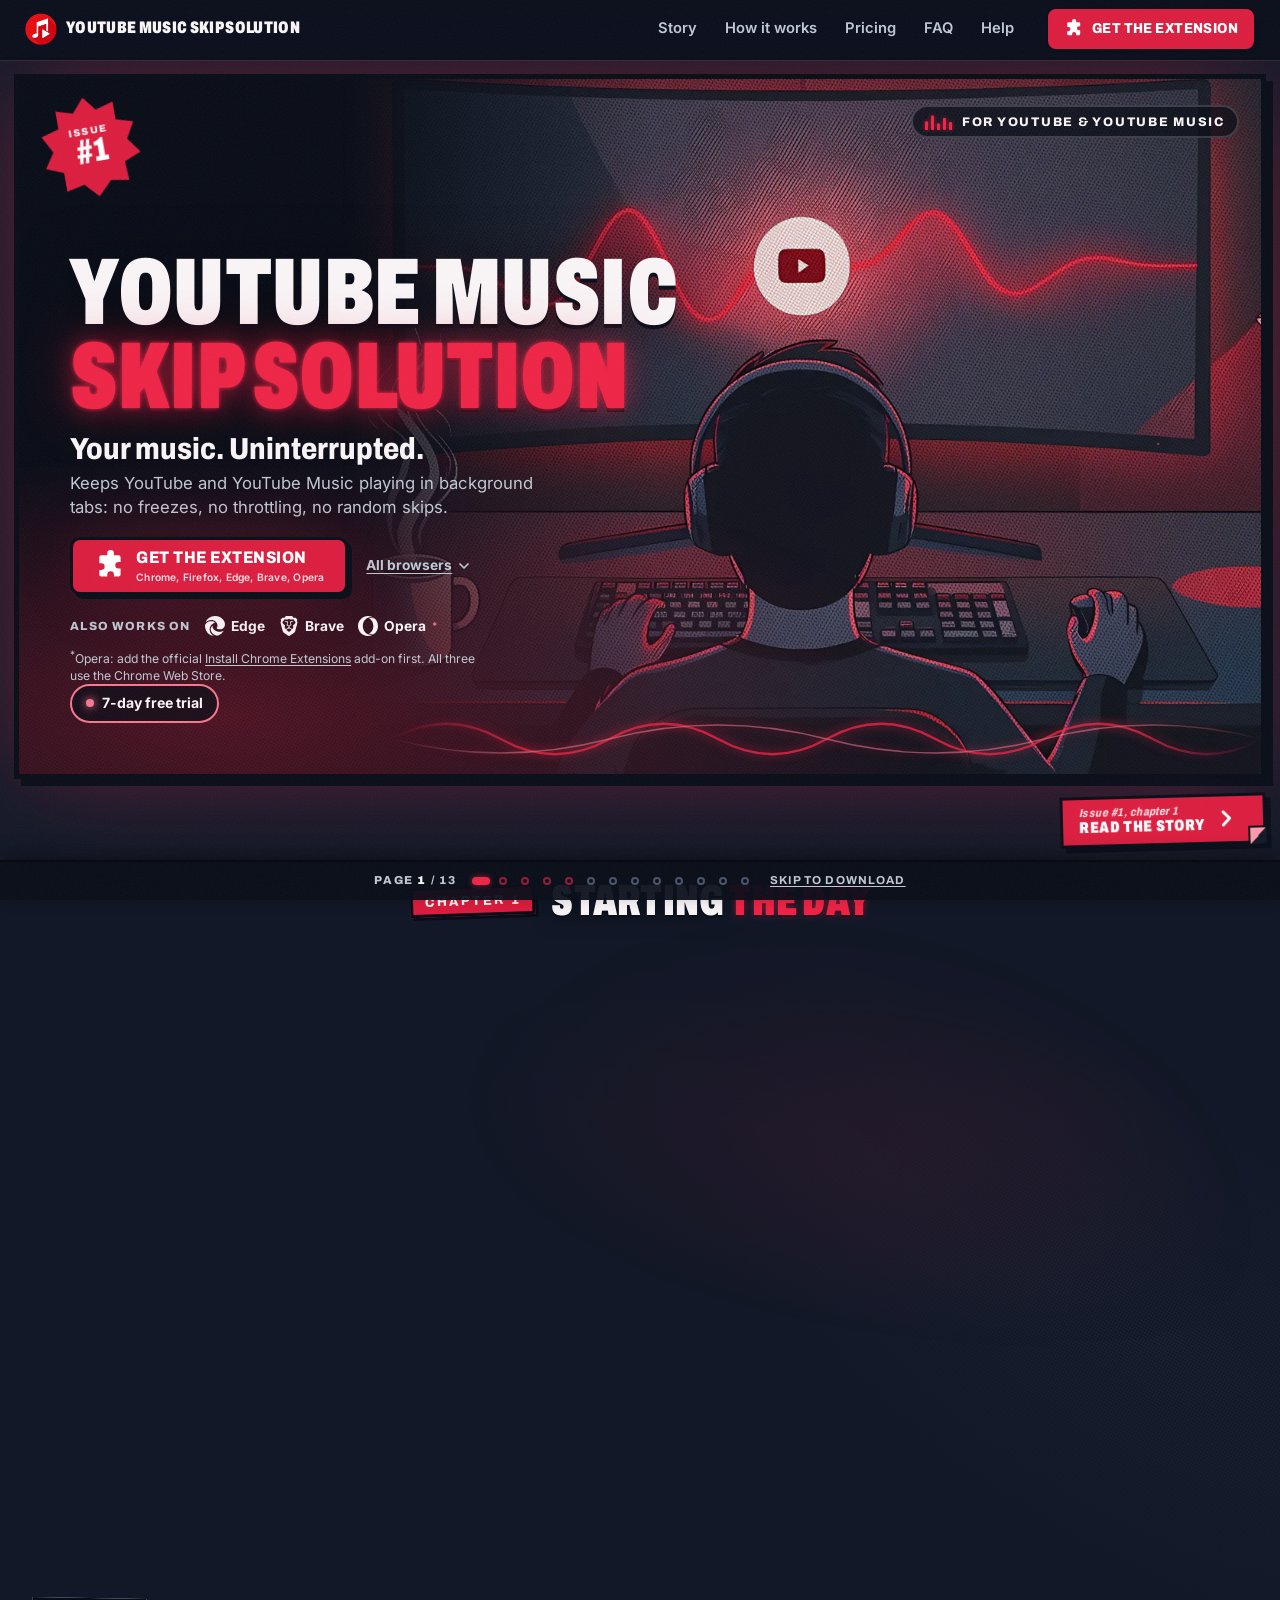
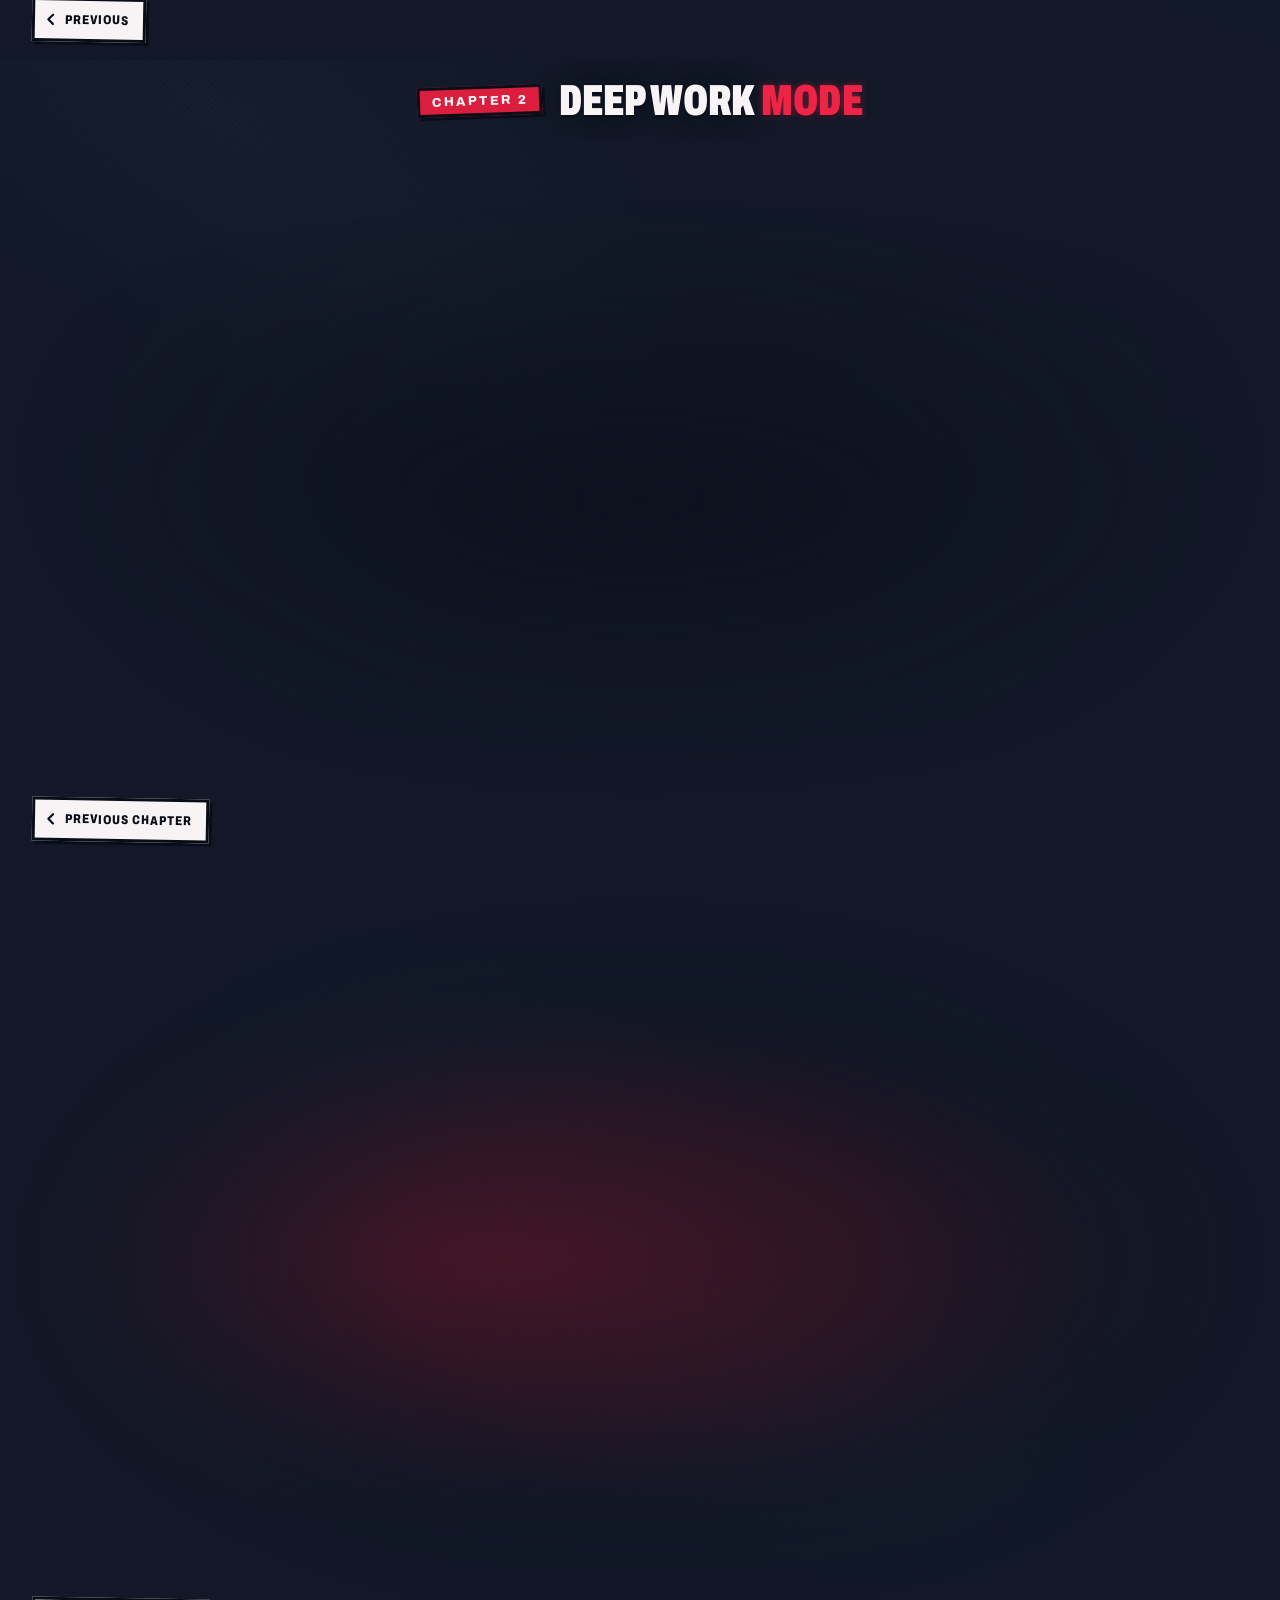
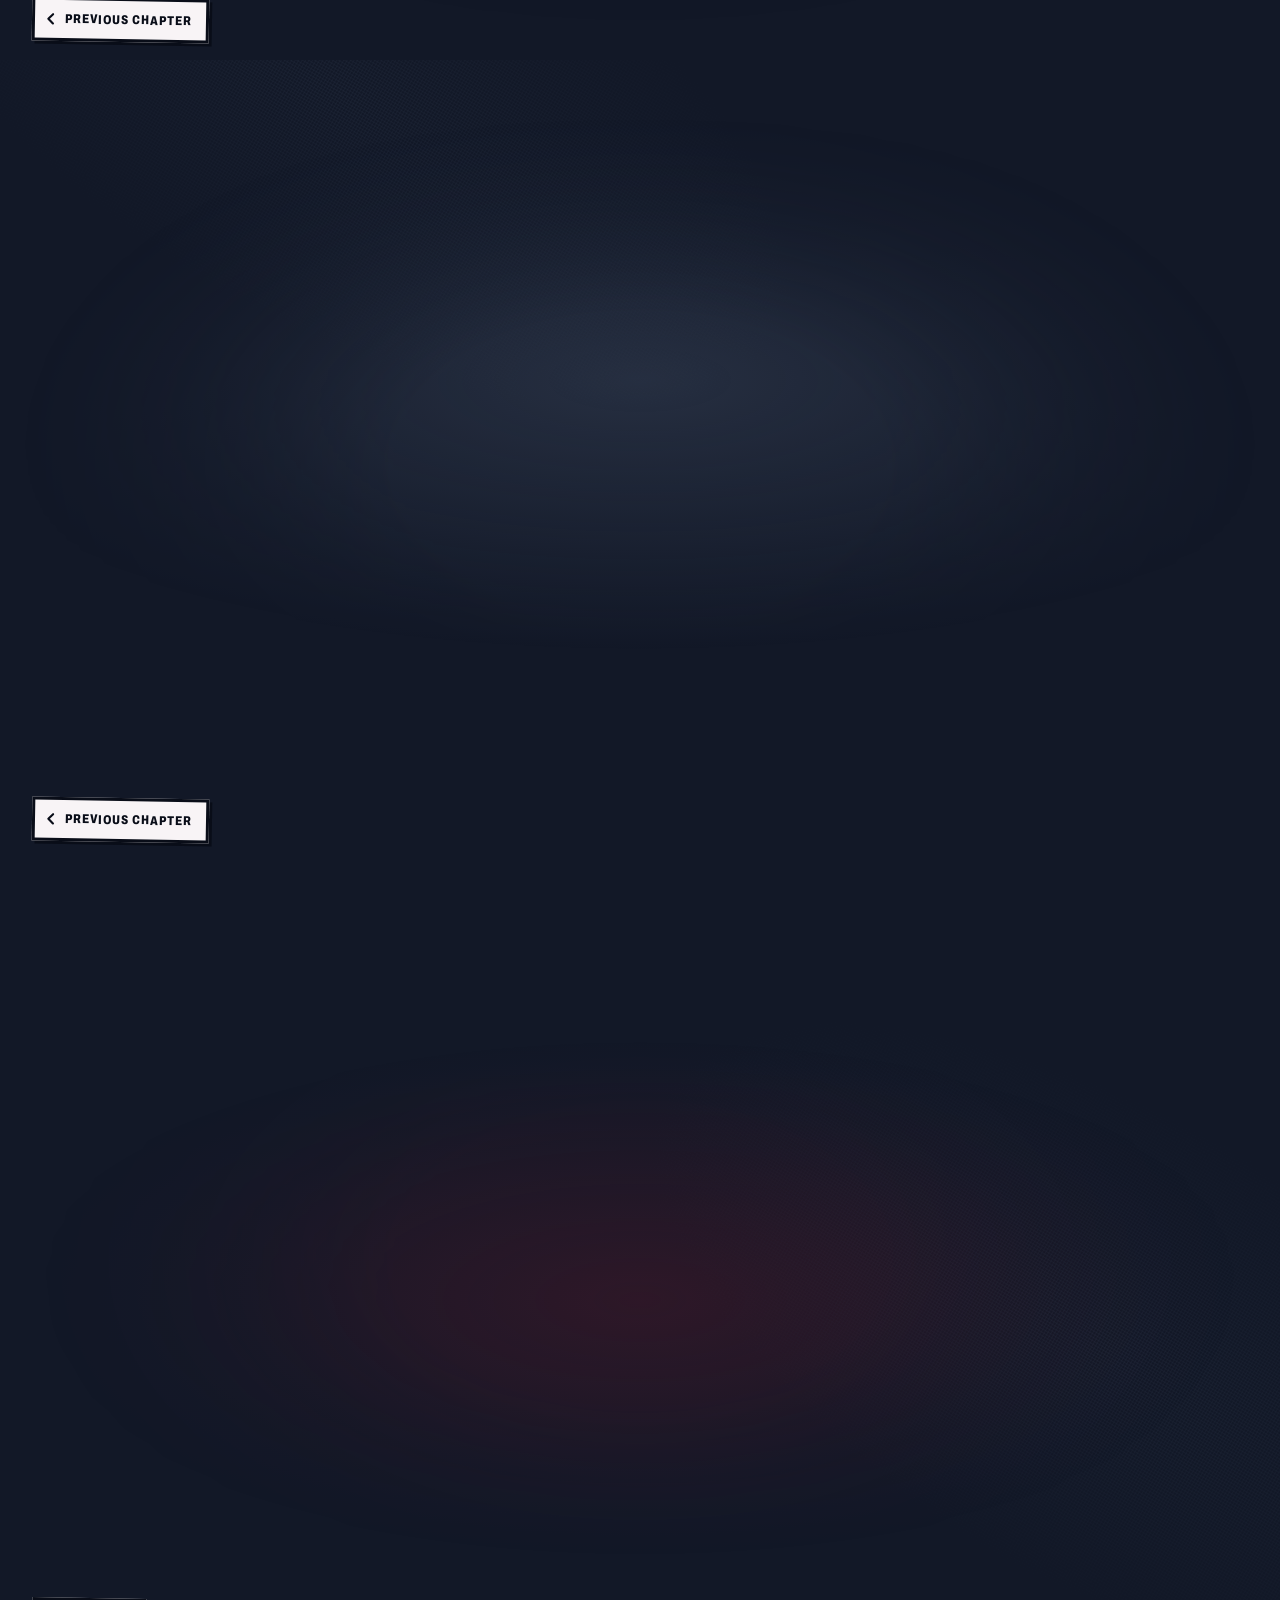
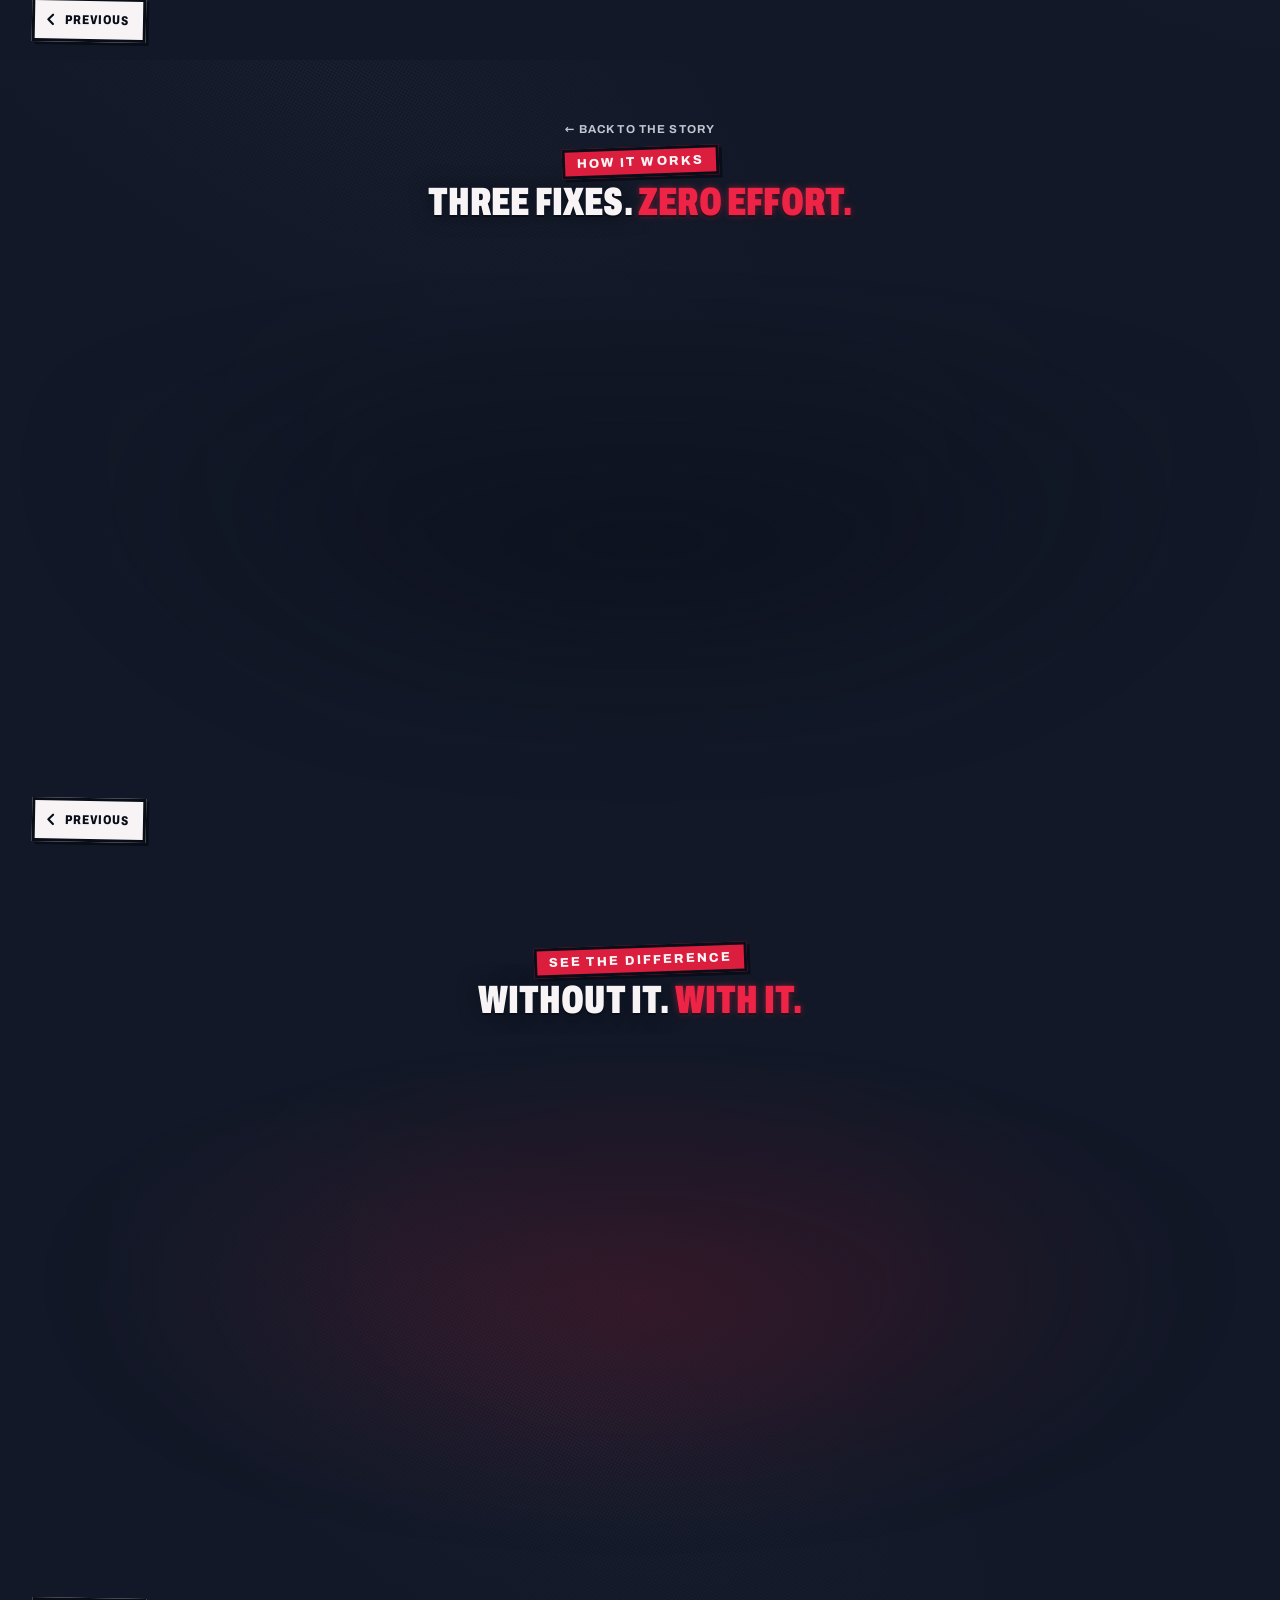
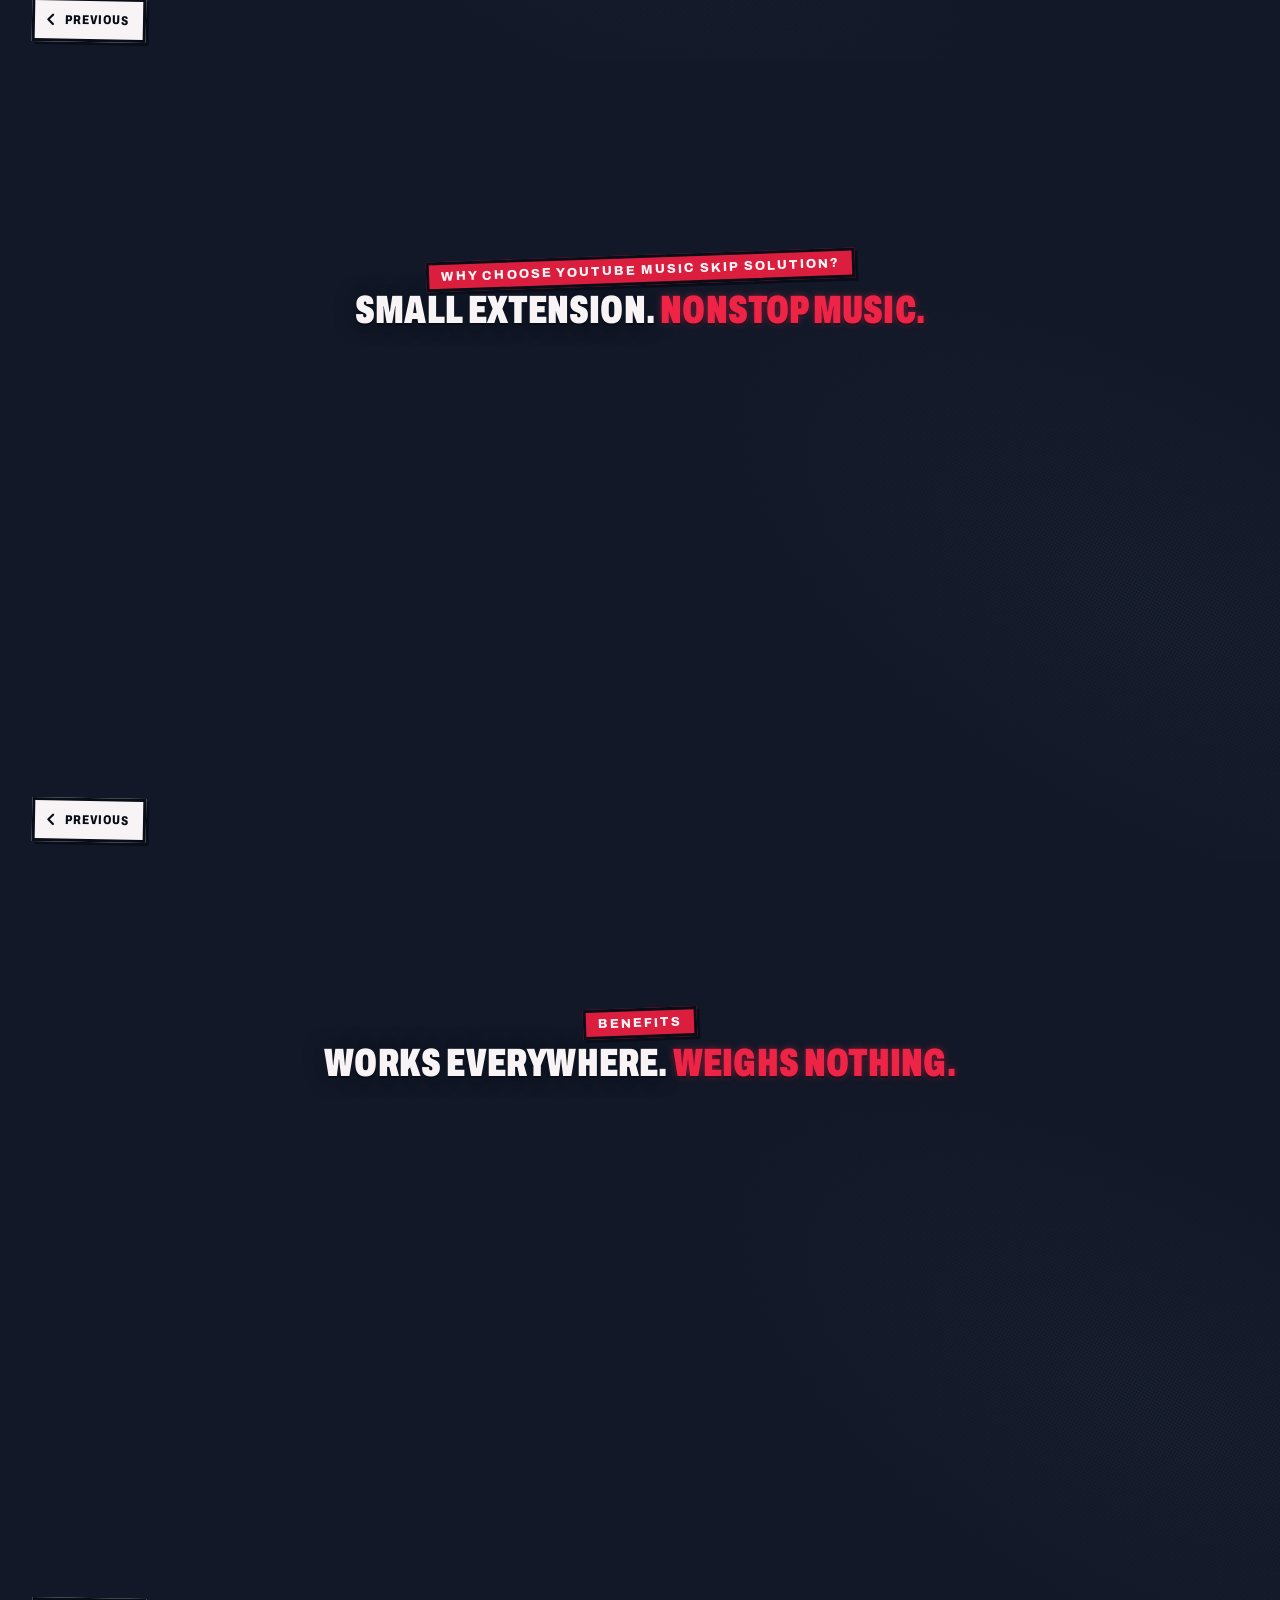
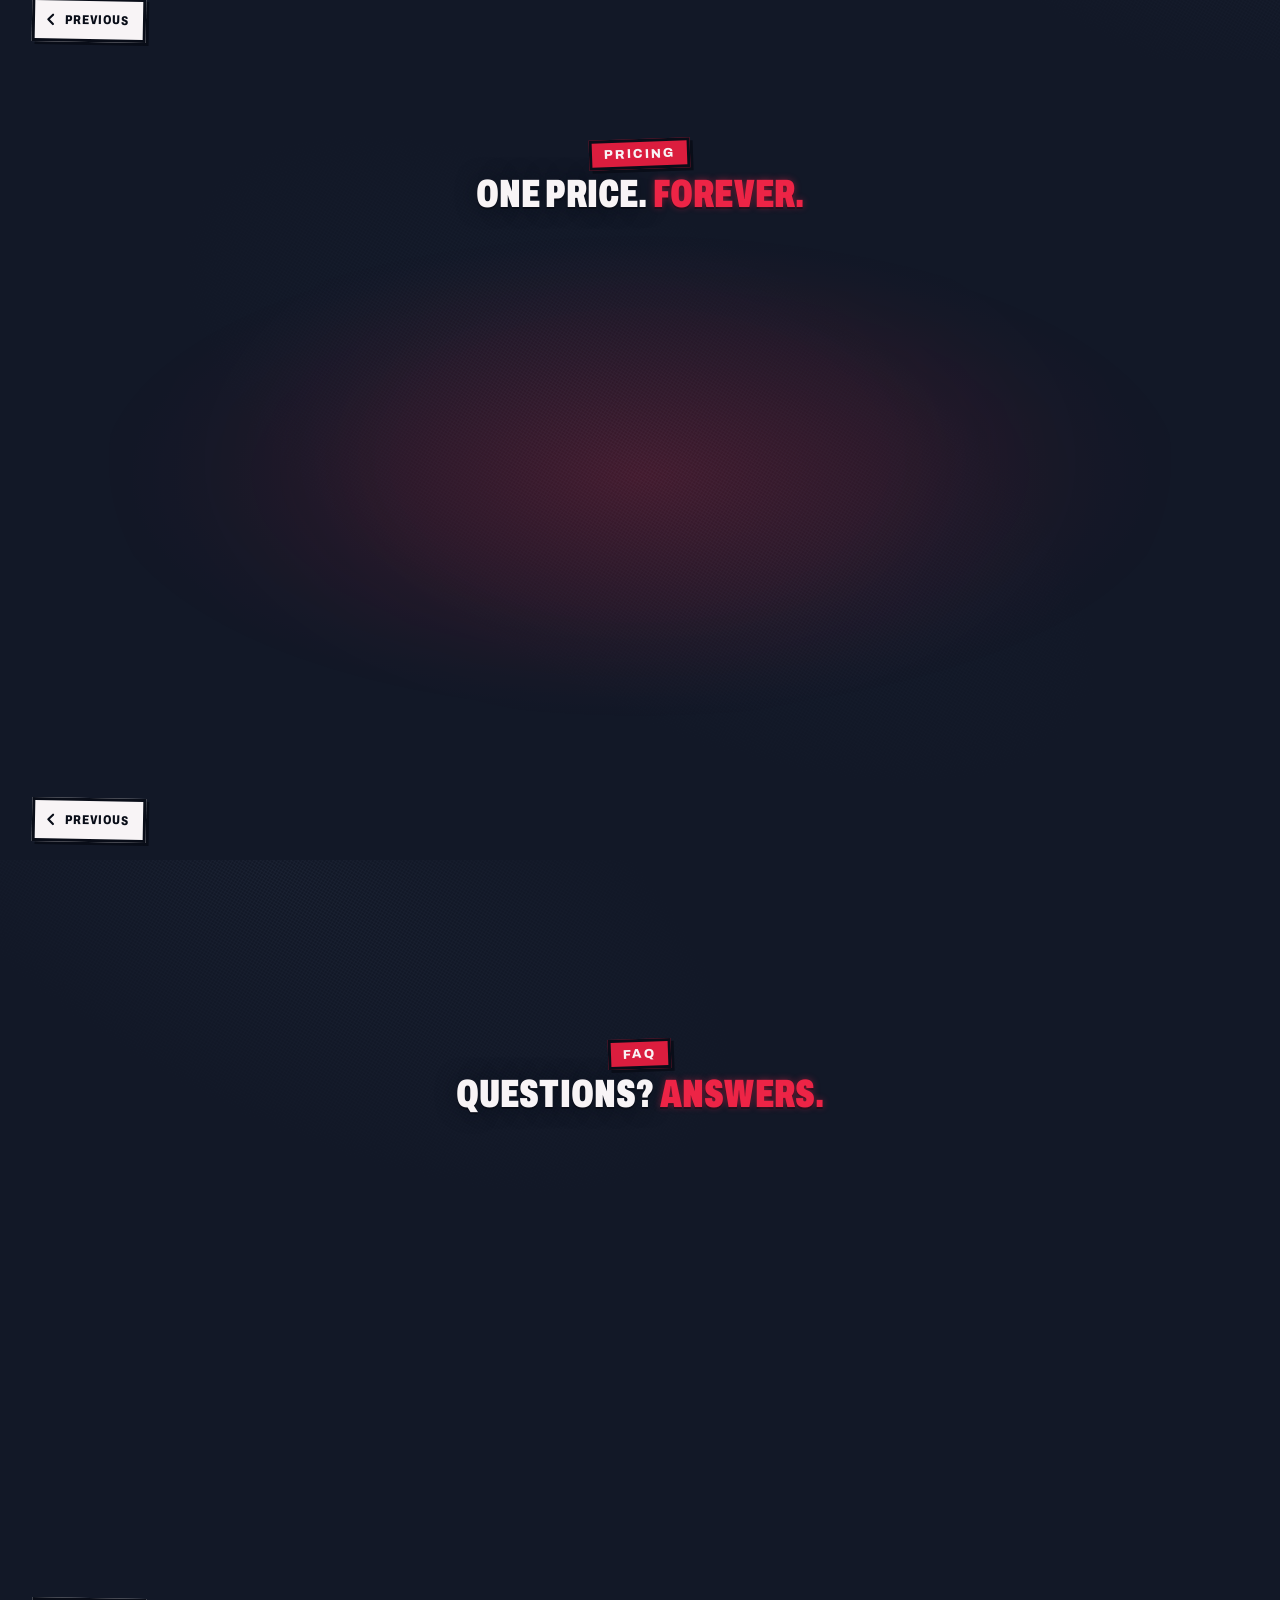
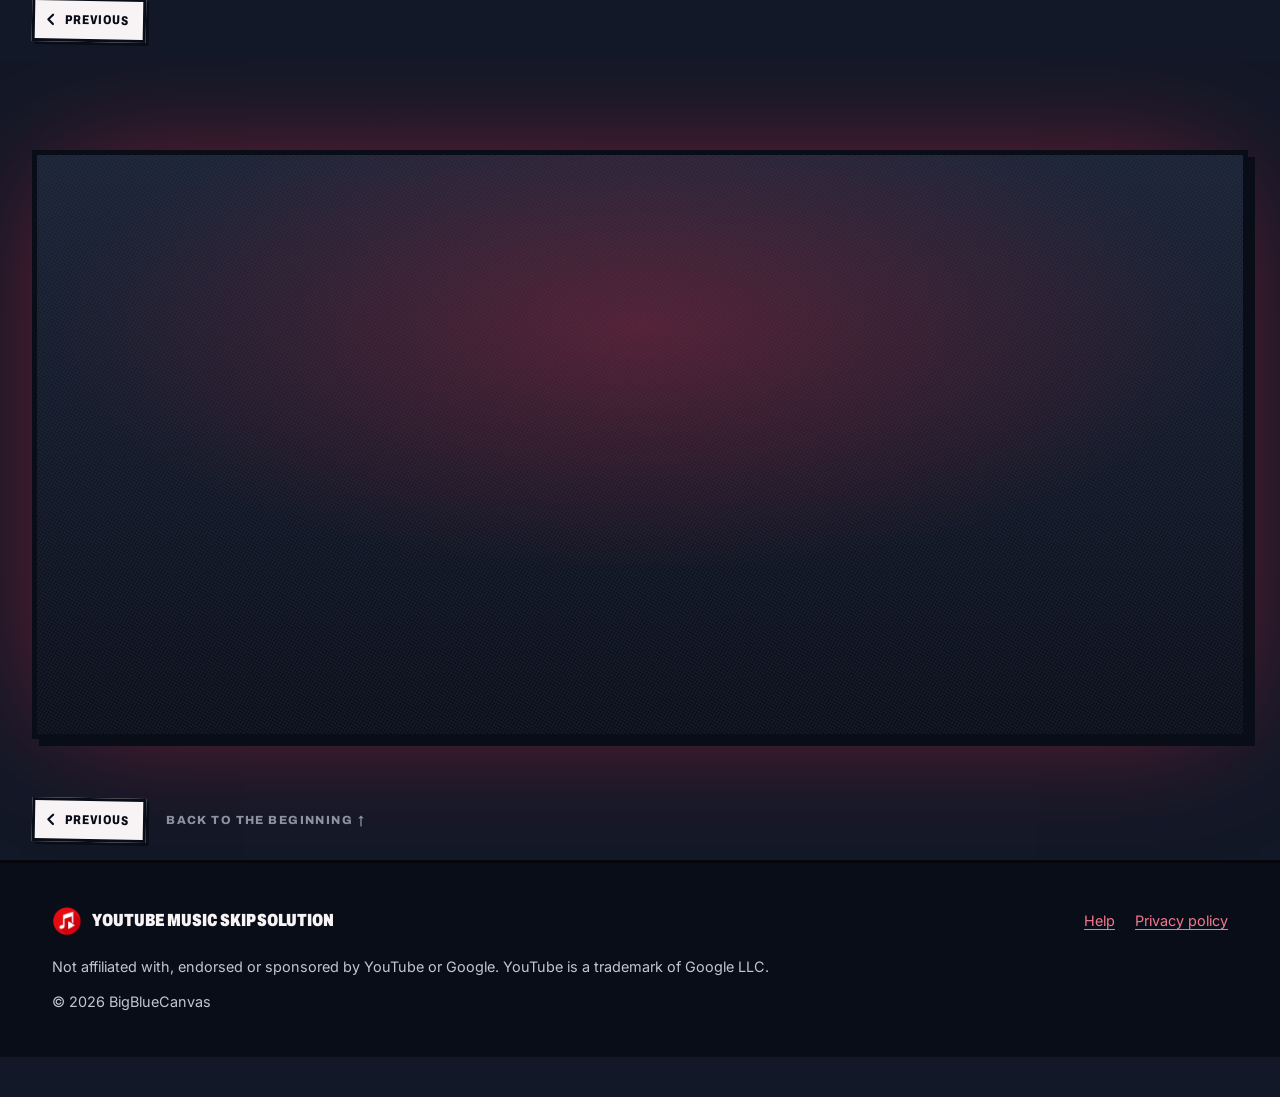
==== commit 427e341c: "Add understated language availability below download pricing" ====
--- a/index.html
+++ b/index.html
@@ -27,6 +27,7 @@
 <link rel="icon" href="favicon.ico" sizes="48x48">
 <link rel="icon" type="image/png" sizes="32x32" href="assets/img/favicon-32.png?v=202611071831">
 <link rel="icon" type="image/png" sizes="16x16" href="assets/img/favicon-16.png?v=202611071831">
+<link rel="icon" type="image/png" sizes="192x192" href="/favicon-192.png">
 <link rel="apple-touch-icon" href="assets/img/apple-touch-icon.png?v=202611071831">
 <link rel="manifest" href="site.webmanifest">
 
@@ -871,6 +872,7 @@
     <div class="final__small" data-beat="4" data-reveal="slide">
       <p class="final__trial">Install free. Your 7-day trial starts automatically&mdash;no email or card. After that, unlock lifetime access for $1.99 once. No automatic charge. No subscription.</p>
       <p class="iap-note">Offers in-app purchases</p>
+      <p class="final__languages">Available in English, Spanish, Portuguese, German, French, Japanese and Korean.<br>The extension automatically follows your browser’s language.</p>
     </div>
     </div>
   </div></div>
--- a/css/style.css
+++ b/css/style.css
@@ -2535,6 +2535,7 @@
 .recap { margin-bottom: clamp(12px, 2.4vh, 24px); }
 .final__small { margin-top: 10px; }
 .final__small p { margin: 4px 0 0; }
+.final__small .final__languages { margin: 12px auto 0; max-width: 66ch; color: var(--muted); font-size: .84rem; font-weight: 400; line-height: 1.5; text-align: center; }
 .final .download__line { color: var(--muted); }
 @media (max-width: 699px) {
   .recap { grid-template-columns: 1fr 1fr; column-gap: 12px; row-gap: 6px; font-size: .84rem; }
@@ -2616,4 +2617,5 @@
   .final .also { margin: 8px 0 4px; }
   .final .also__note, .final .download__line { font-size: .74rem; margin: 2px 0; }
   .final__small { margin-top: 6px; font-size: .82rem; line-height: 1.35; }
-}
+  .final__small .final__languages { margin-top: 8px; font-size: .82rem; line-height: 1.4; }
+}
